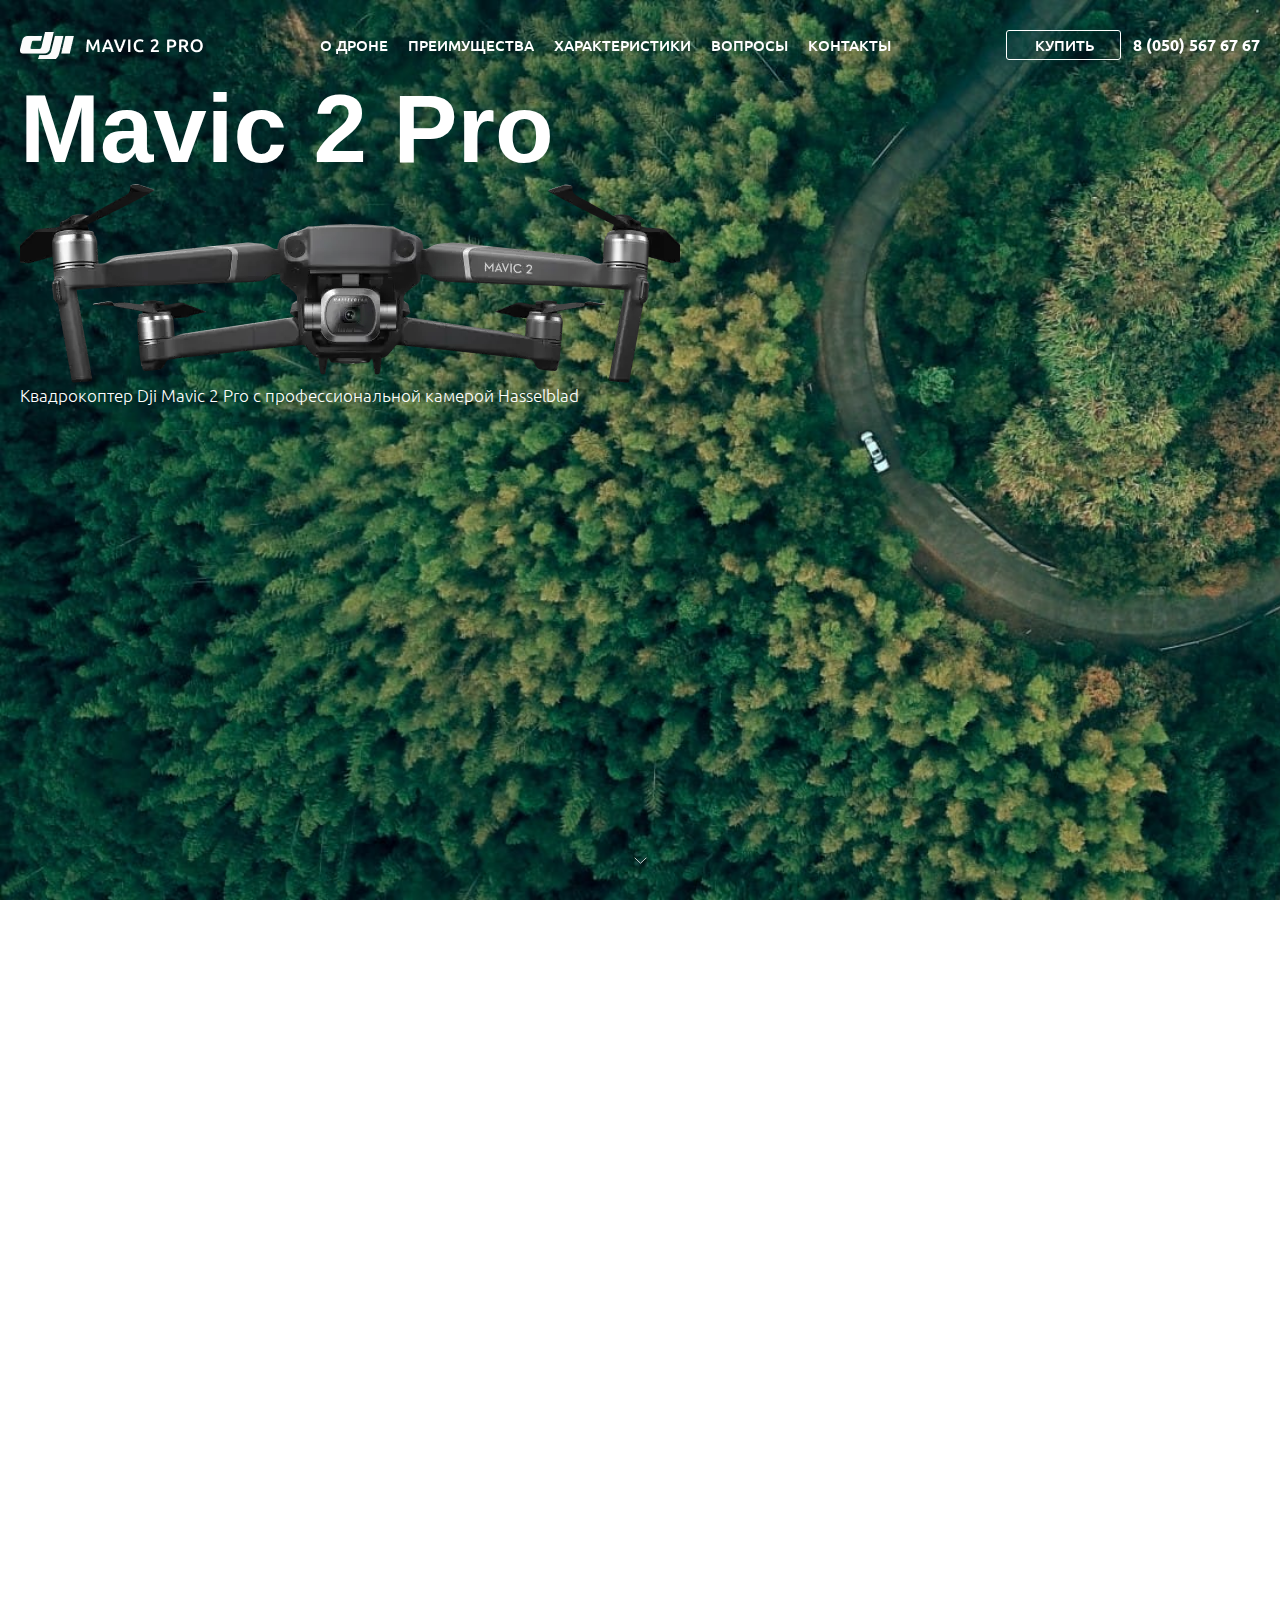
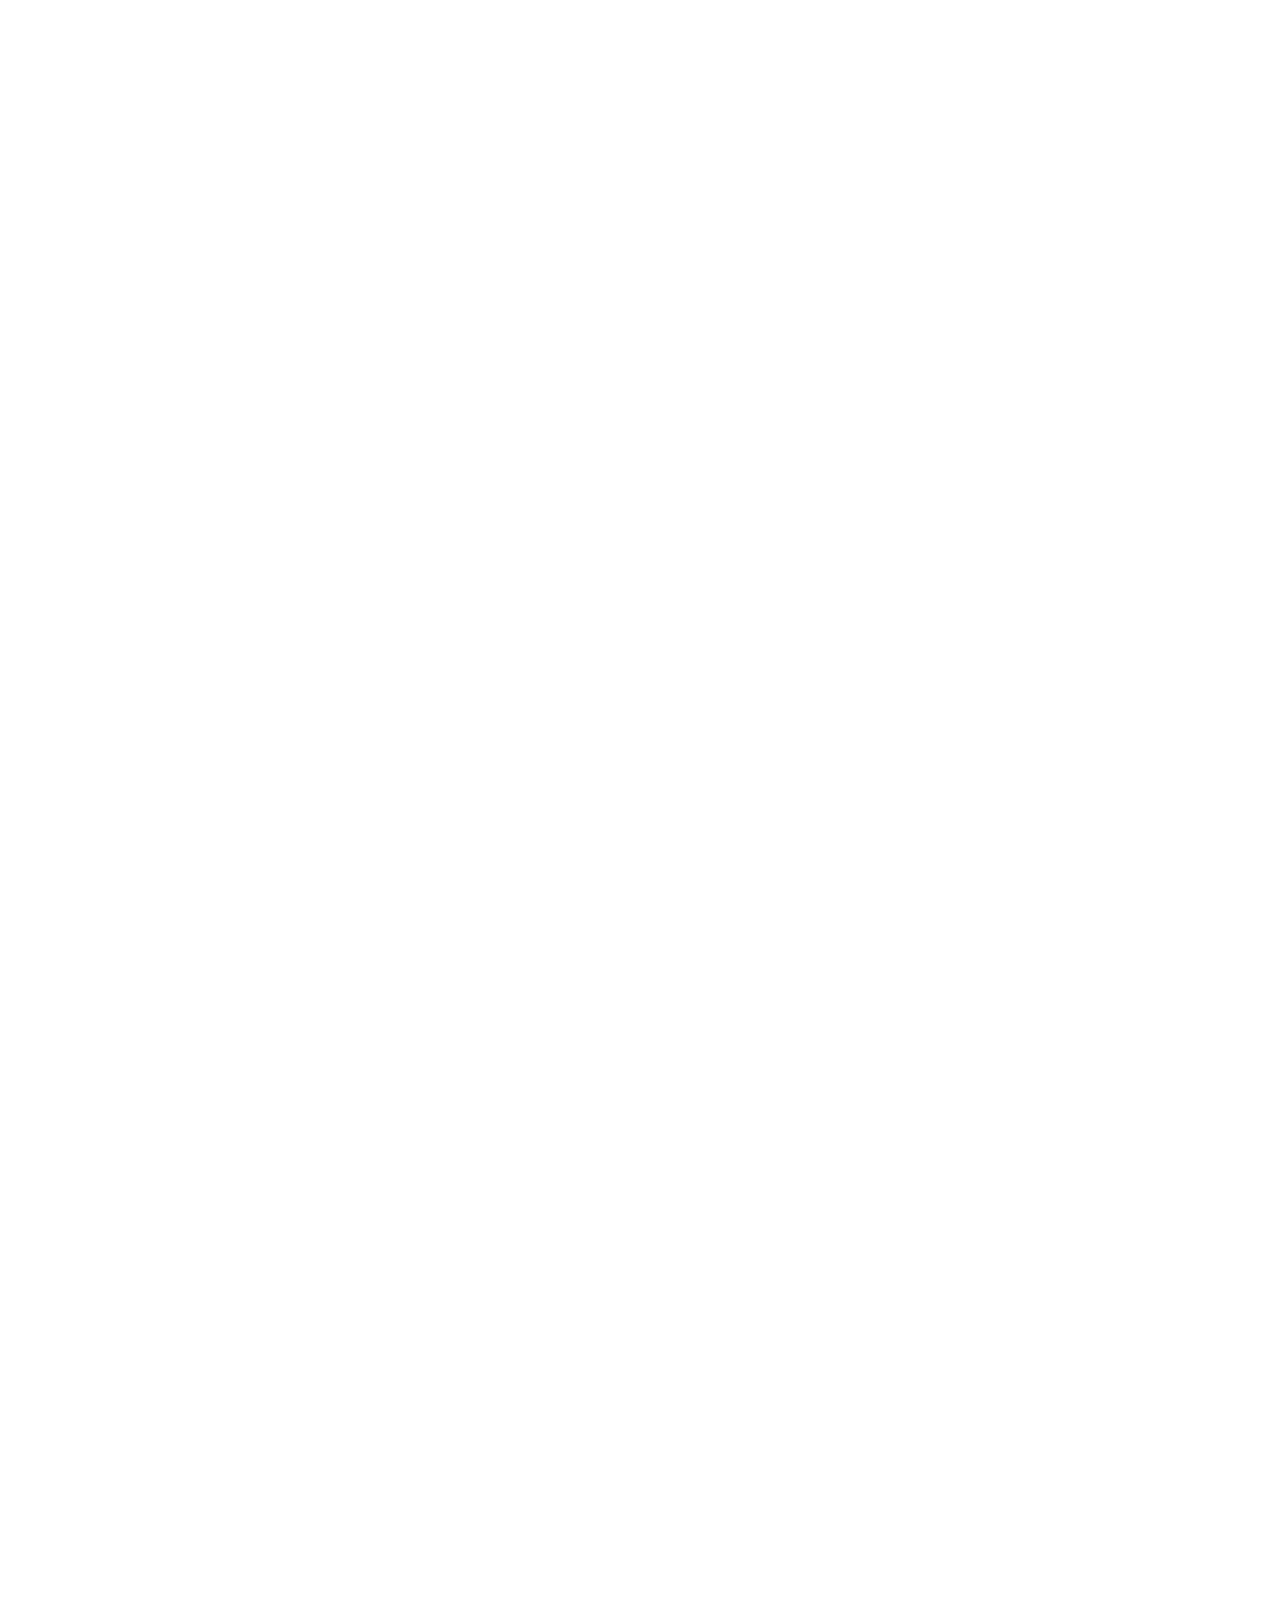
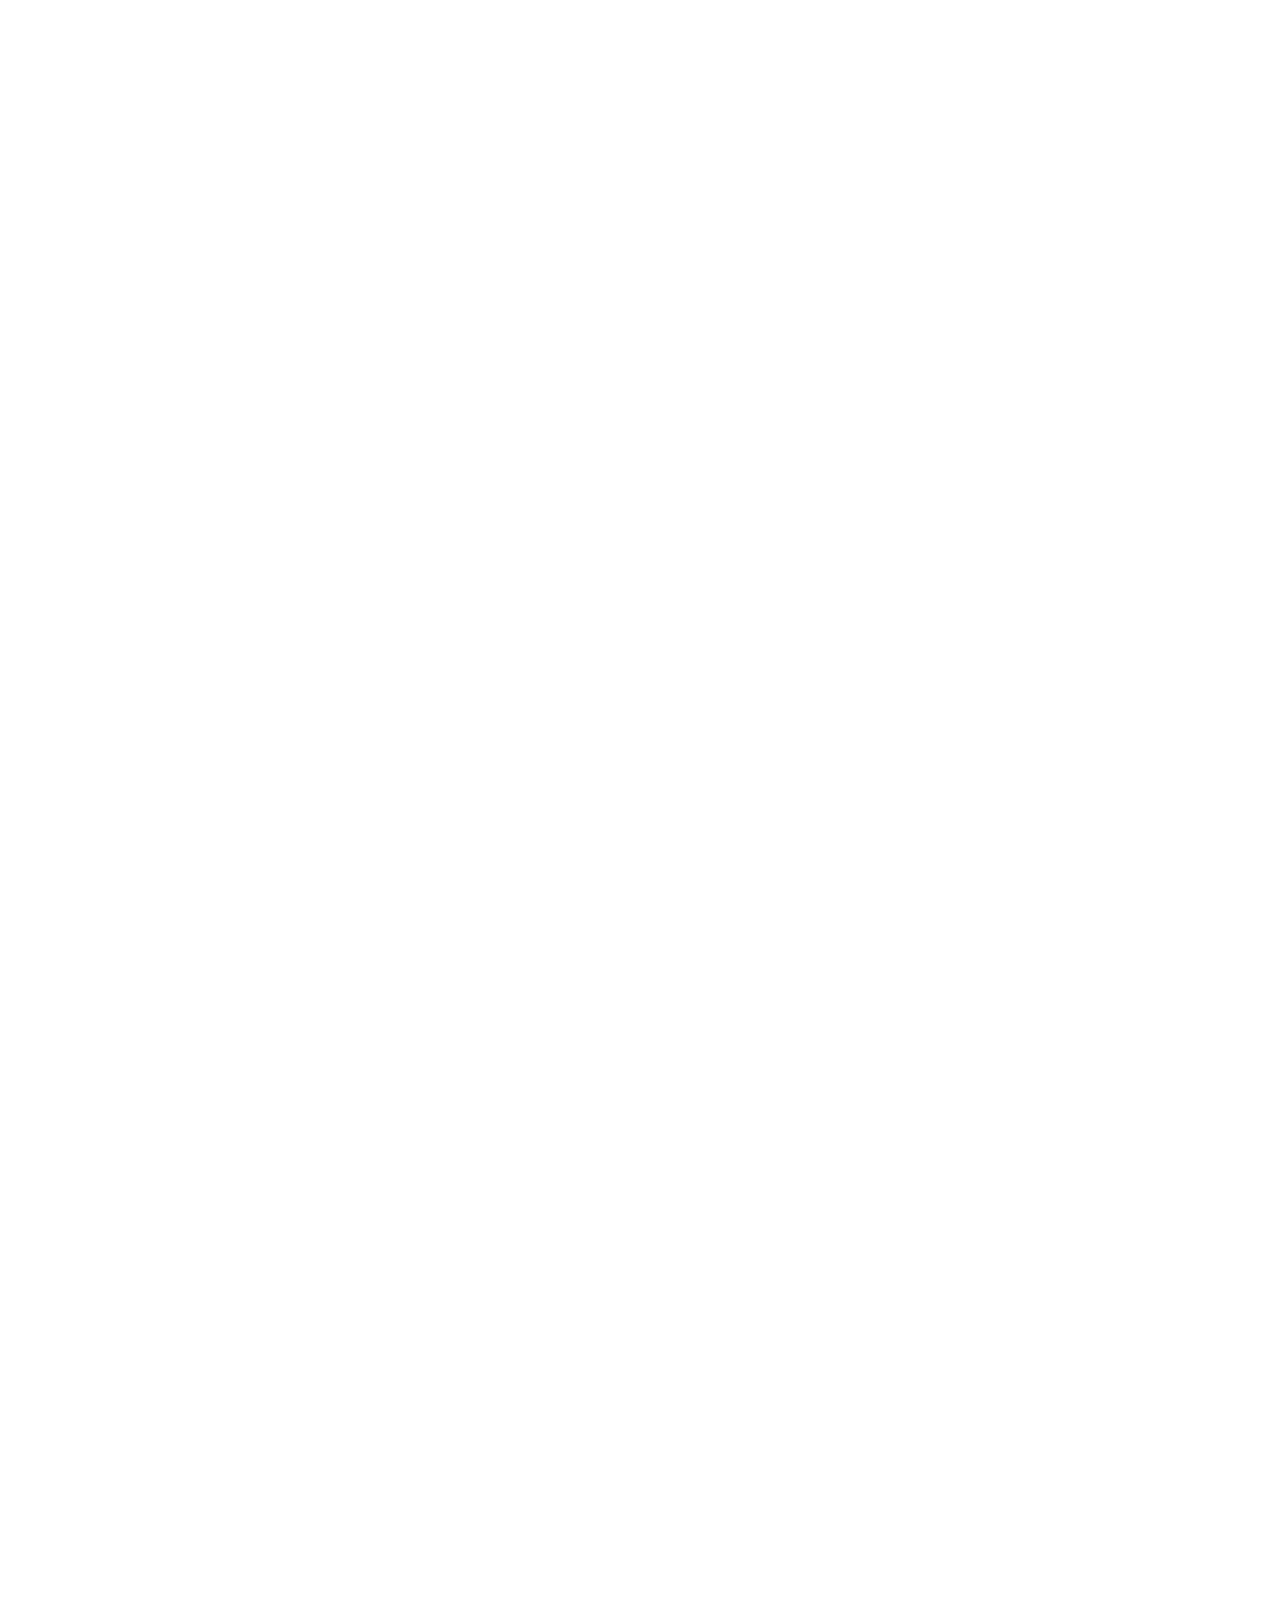
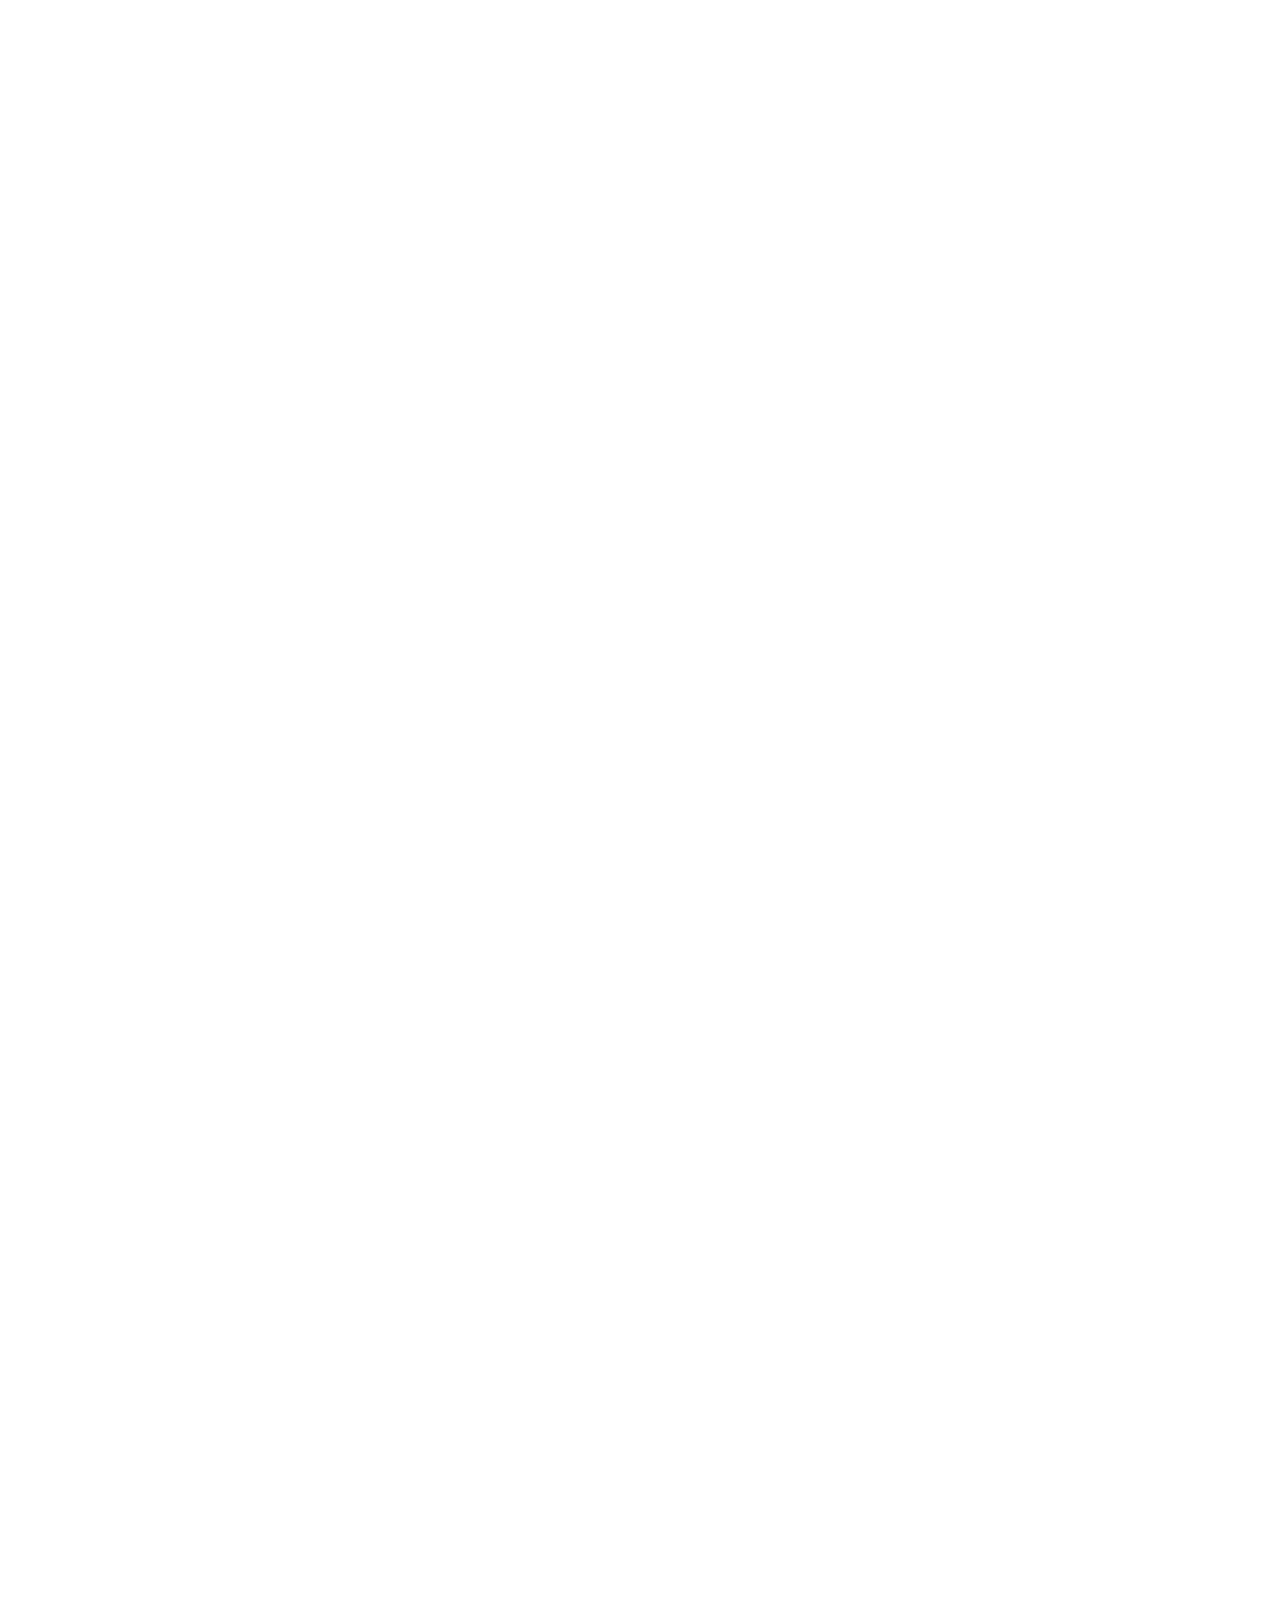
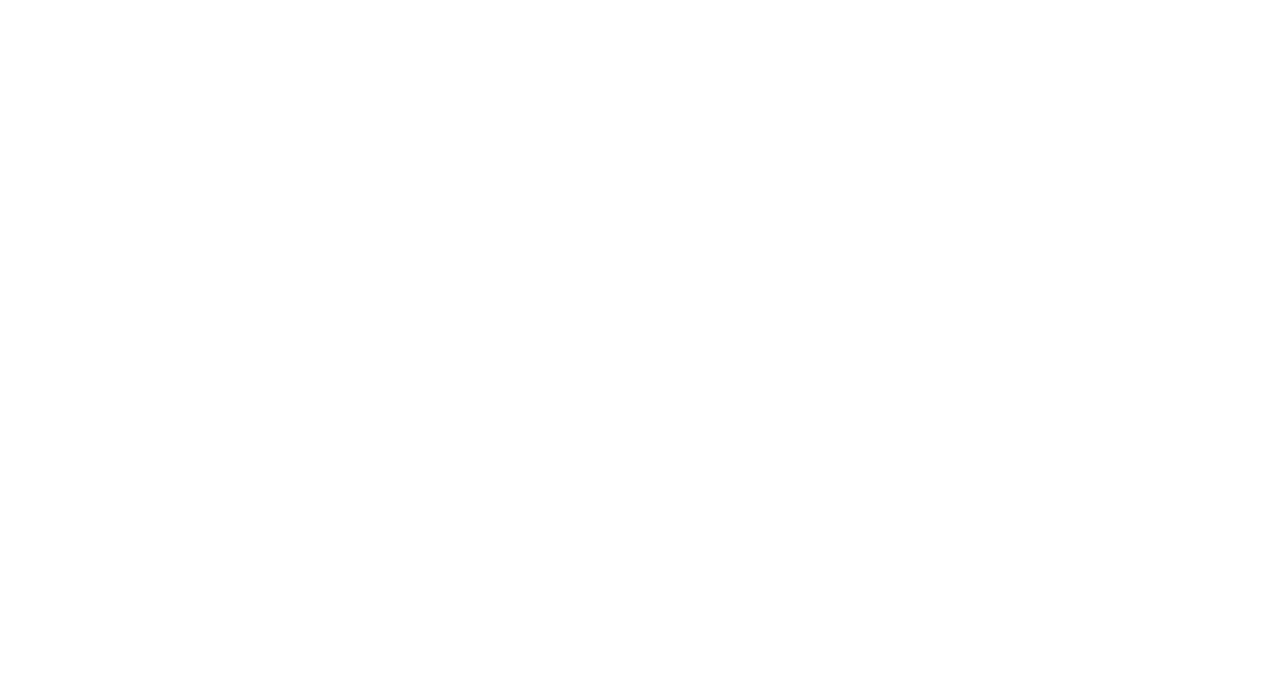
==== index.html @ 1f22ff1b "first commit" ====
<!DOCTYPE html><html lang="ru"><head><!-- fonts --><link rel="preconnect" href="https://fonts.gstatic.com"><link href="https://fonts.googleapis.com/css2?family=Ubuntu:wght@300;500;700&display=swap" rel="stylesheet"><!-- fonts --><meta charset="UTF-8"><meta http-equiv="X-UA-Compatible" content="IE=edge"><meta name="viewport" content="width=device-width,initial-scale=1"><meta name="robots" content="index, follow, noodp"><meta name="googlebot" content="index, follow"><meta name="google" content="notranslate"><meta name="format-detection" content="telephone=no"><meta name="keywords" content=""><meta name="description" content=""><!-- favicons --><link rel="apple-touch-icon" sizes="180x180" href="assets/img/favicon/apple-touch-icon.png"><link rel="icon" type="image/png" sizes="32x32" href="assets/img/favicon/favicon-32x32.png"><link rel="icon" type="image/png" sizes="16x16" href="assets/img/favicon/favicon-16x16.png"><link rel="manifest" href="assets/img/favicon/site.webmanifest"><link rel="mask-icon" href="assets/img/favicon/safari-pinned-tab.svg" color="#5bbad5"><meta name="msapplication-TileColor" content="#da532c"><meta name="theme-color" content="#ffffff"><title>Mavic</title><link rel="stylesheet" href="assets/css/style.min.css"></head><body><!-- Встраивание svg через sprite html:<a class="social__link" href="#" target="_blank">        <svg class="social__icon">          <use xlink:href="#fb"></use>        </svg>      </a> --><svg style="display: none"><!-- socials --><symbol id="fb" viewBox="0 0 40 40"><g><path d="M40 20C40 8.95599 31.044 0 20 0C8.95599 0 0 8.95599 0 20C0 31.044 8.95599 40 20 40C20.1175 40 20.2344 39.9976 20.3516 39.9954V24.4263H16.0547V19.4186H20.3516V15.7336C20.3516 11.46 22.9605 9.13391 26.7728 9.13391C28.5983 9.13391 30.1675 9.27002 30.625 9.33075V13.7973H27.9962C25.9222 13.7973 25.5206 14.783 25.5206 16.2292V19.4186H30.4797L29.8334 24.4263H25.5206V39.2273C33.8803 36.8307 40 29.129 40 20Z" fill="white"/></g></symbol><symbol id="insta" viewBox="0 0 40 40"><g><path d="M23.8281 20C23.8281 22.1143 22.1143 23.8281 20 23.8281C17.8857 23.8281 16.1719 22.1143 16.1719 20C16.1719 17.8857 17.8857 16.1719 20 16.1719C22.1143 16.1719 23.8281 17.8857 23.8281 20Z" fill="white" fill-opacity="0.5"/><path d="M28.9526 13.2269C28.7686 12.7283 28.475 12.2769 28.0936 11.9064C27.7231 11.525 27.272 11.2314 26.7731 11.0474C26.3684 10.8902 25.7605 10.7031 24.6408 10.6522C23.4296 10.5969 23.0664 10.585 20 10.585C16.9333 10.585 16.5701 10.5966 15.3592 10.6519C14.2395 10.7031 13.6313 10.8902 13.2269 11.0474C12.728 11.2314 12.2766 11.525 11.9064 11.9064C11.525 12.2769 11.2314 12.728 11.0471 13.2269C10.8899 13.6316 10.7028 14.2398 10.6519 15.3595C10.5966 16.5704 10.5847 16.9336 10.5847 20.0003C10.5847 23.0667 10.5966 23.4299 10.6519 24.6411C10.7028 25.7608 10.8899 26.3687 11.0471 26.7734C11.2314 27.2723 11.5247 27.7234 11.9061 28.0939C12.2766 28.4753 12.7277 28.7689 13.2266 28.9529C13.6313 29.1104 14.2395 29.2975 15.3592 29.3484C16.5701 29.4037 16.933 29.4153 19.9997 29.4153C23.0667 29.4153 23.4299 29.4037 24.6405 29.3484C25.7602 29.2975 26.3684 29.1104 26.7731 28.9529C27.7747 28.5666 28.5663 27.775 28.9526 26.7734C29.1098 26.3687 29.2969 25.7608 29.3481 24.6411C29.4034 23.4299 29.415 23.0667 29.415 20.0003C29.415 16.9336 29.4034 16.5704 29.3481 15.3595C29.2972 14.2398 29.1101 13.6316 28.9526 13.2269ZM20 25.8972C16.7429 25.8972 14.1025 23.2571 14.1025 20C14.1025 16.7429 16.7429 14.1028 20 14.1028C23.2568 14.1028 25.8972 16.7429 25.8972 20C25.8972 23.2571 23.2568 25.8972 20 25.8972ZM26.1304 15.2478C25.3693 15.2478 24.7522 14.6307 24.7522 13.8696C24.7522 13.1085 25.3693 12.4915 26.1304 12.4915C26.8915 12.4915 27.5085 13.1085 27.5085 13.8696C27.5082 14.6307 26.8915 15.2478 26.1304 15.2478Z" fill="white" fill-opacity="0.5"/><path d="M20 0C8.95599 0 0 8.95599 0 20C0 31.044 8.95599 40 20 40C31.044 40 40 31.044 40 20C40 8.95599 31.044 0 20 0ZM31.4151 24.7348C31.3596 25.9573 31.1652 26.792 30.8813 27.5226C30.2847 29.0652 29.0652 30.2847 27.5226 30.8813C26.7923 31.1652 25.9573 31.3593 24.7351 31.4151C23.5104 31.4709 23.1192 31.4844 20.0003 31.4844C16.8811 31.4844 16.4902 31.4709 15.2652 31.4151C14.043 31.3593 13.208 31.1652 12.4777 30.8813C11.7111 30.593 11.0172 30.141 10.4434 29.5566C9.85931 28.9832 9.40735 28.2889 9.11896 27.5226C8.83514 26.7923 8.64075 25.9573 8.58521 24.7351C8.52875 23.5101 8.51562 23.1189 8.51562 20C8.51562 16.8811 8.52875 16.4899 8.5849 15.2652C8.64044 14.0427 8.83453 13.208 9.11835 12.4774C9.40674 11.7111 9.85901 11.0168 10.4434 10.4434C11.0168 9.85901 11.7111 9.40704 12.4774 9.11865C13.208 8.83484 14.0427 8.64075 15.2652 8.5849C16.4899 8.52905 16.8811 8.51562 20 8.51562C23.1189 8.51562 23.5101 8.52905 24.7348 8.58521C25.9573 8.64075 26.792 8.83484 27.5226 9.11835C28.2889 9.40674 28.9832 9.85901 29.5569 10.4434C30.141 11.0172 30.5933 11.7111 30.8813 12.4774C31.1655 13.208 31.3596 14.0427 31.4154 15.2652C31.4713 16.4899 31.4844 16.8811 31.4844 20C31.4844 23.1189 31.4713 23.5101 31.4151 24.7348Z" fill="white" fill-opacity="0.5"/></g></symbol><symbol id="yt" viewBox="0 0 40 40"><g><path d="M17.5089 23.4939L24.0146 19.7469L17.5089 16V23.4939Z" fill="white" fill-opacity="0.5"/><path d="M20 0C8.95599 0 0 8.95599 0 20C0 31.044 8.95599 40 20 40C31.044 40 40 31.044 40 20C40 8.95599 31.044 0 20 0ZM32.4969 20.0204C32.4969 20.0204 32.4969 24.0765 31.9824 26.0324C31.694 27.103 30.8499 27.9471 29.7794 28.2352C27.8235 28.75 20 28.75 20 28.75C20 28.75 12.197 28.75 10.2206 28.2147C9.15009 27.9266 8.30597 27.0822 8.01758 26.0117C7.50275 24.0765 7.50275 20 7.50275 20C7.50275 20 7.50275 15.9442 8.01758 13.9883C8.30566 12.9178 9.17053 12.0529 10.2206 11.7648C12.1765 11.25 20 11.25 20 11.25C20 11.25 27.8235 11.25 29.7794 11.7853C30.8499 12.0734 31.694 12.9178 31.9824 13.9883C32.5177 15.9442 32.4969 20.0204 32.4969 20.0204Z" fill="white" fill-opacity="0.5"/></g></symbol><!-- socials -->	<!-- lines --><symbol id="line-1" viewBox="0 0 247 47"><g><path opacity="0.37" d="M246 41.3299C112.088 67.1402 156.11 -22.7031 1 7.15601" stroke="#E6E6E6" stroke-width="1.5" stroke-dasharray="9 4"/></g></symbol><symbol id="line-2" viewBox="0 0 465 64"><g><path opacity="0.37" d="M1.5 63.5C22 32.5 74 5.93359 179.5 15C285 24.0664 363.5 69 464.5 1" stroke="#E6E6E6" stroke-width="1.5" stroke-dasharray="9 4"/></g></symbol><symbol id="line-3" viewBox="0 0 256 41"><g><path opacity="0.37" d="M255 34.9787C120.193 60.6914 157.148 -22.209 1.00001 7.53705" stroke="#E6E6E6" stroke-width="1.5" stroke-dasharray="9 4"/></g></symbol><!-- lines -->	<!-- arrows --><symbol id="arrow-down" viewBox="0 0 17 9"><g><path d="M1 1L8.5 8L16 1" stroke="white"/></g></symbol><symbol id="arrow-left" viewBox="0 0 10 18"><g><path d="M9.21839 1L1 9L9.21839 17" stroke="white"/></g></symbol><symbol id="arrow-right" viewBox="0 0 10 18"><g><path d="M0.78161 17L9 9L0.78161 1" stroke="black"/></g></symbol><symbol id="arrow-questions" viewBox="0 0 20 13"><g><path d="M9.6013 12.7995L0.166606 1.19008C-0.0555352 0.916736 -0.0555352 0.478353 0.166606 0.205009C0.388746 -0.0683362 0.74501 -0.0683362 0.96715 0.205009L9.99948 11.3193L19.0318 0.205009C19.2539 -0.0683362 19.6102 -0.0683362 19.8323 0.205009C19.9413 0.339102 20 0.519613 20 0.694966C20 0.87032 19.9455 1.05083 19.8323 1.18492L10.3977 12.7943C10.1797 13.0677 9.81925 13.0677 9.6013 12.7995Z" fill="#5E5E57"/></g></symbol><!-- arrows --></svg><header class="header"><div class="container"><div class="header__inner"><a class="logo" href="#"><picture class="logo__img"><source srcset="/assets/img/logo_mobile.png" media="(max-width: 768px)"><img src="/assets/img/logo_desktop.png" alt=""></picture></a><nav class="menu"><ul class="menu__list"><li class="menu__list-item"><a class="menu__list-link" href="#">О ДРОНЕ</a></li><li class="menu__list-item"><a class="menu__list-link" href="#">ПРЕИМУЩЕСТВА</a></li><li class="menu__list-item"><a class="menu__list-link" href="#">ХАРАКТЕРИСТИКИ</a></li><li class="menu__list-item"><a class="menu__list-link" href="#">ВОПРОСЫ</a></li><li class="menu__list-item"><a class="menu__list-link" href="#">КОНТАКТЫ</a></li></ul></nav><div class="header__info"><button class="header__btn">КУПИТЬ</button> <a class="header__phone" href="tel:80505676767">8 (050) 567 67 67</a></div></div><!-- header inner--></div><!-- container --></header><section class="page-section top" id="top"><div class="container"><div class="top__inner"><h1 class="top__title title">Mavic 2 Pro</h1><picture><source srcset="assets/img/drone.webp" type="image/webp"><img class="top__img" src="assets/img/drone.png" alt=""></picture><p class="top__text">Квадрокоптер Dji Mavic 2 Pro с профессиональной камерой Hasselblad</p><ul class="top__social-list"><li class="top__social-item"><a class="top__social-link" href="#"><picture><source srcset="assets/img/facebook.svg" type="image/webp"><img class="top__social-img" src="assets/img/facebook.svg" alt=""></picture></a></li><li class="top__social-item"><a class="top__social-link" href="#"><picture><source srcset="assets/img/youtube.svg" type="image/webp"><img class="top__social-img" src="assets/img/youtube.svg" alt=""></picture></a></li><li class="top__social-item"><a class="top__social-link" href="#"><picture><source srcset="assets/img/instagram.svg" type="image/webp"><img class="top__social-img" src="assets/img/instagram.svg" alt=""></picture></a></li></ul><!-- top__social-list --></div><!-- top__inner --></div><!-- container --><div class="scroll__btn"><a href="#products"><svg class="arrow arrow-down"><use xlink:href="#arrow-down"></use></svg></a></div></section><!-- top --><section class="page-section products" id="products"><div class="container"><h3 class="title products__title">Что такое Mavic 2 Pro?</h3><div class="products__inner"><div class="products__text"><p>Дрон Mavic 2 Pro - это инженерное чудо, идеальное для аэросъемки. Дрон обладает всеми лучшими технологиями DJI, он преобразит мир аэросъемки.</p><p>Mavic 2 Pro оснащен совершенно новой камерой Hasselblad L1D-20c. Камера L1D-20c работает по уникальной технологии Hasselblad Natural Colour Solution (HNCS)5, позволяющей пользователям делать великолепные снимки с воздуха с разрешением в 20 мегапикселей и потрясающими цветами.</p></div><div class="products__slider-box"><p class="products__slider-text">Лучшая беспилотная технология аэросъемки</p><div class="products__slider"><div class="products__slider-item"><picture><source srcset="assets/img/slider-1.webp" type="image/webp"><img class="products__slide-img" src="assets/img/slider-1.jpg"></picture></div><div class="products__slider-item"><picture><source srcset="assets/img/slider-2.webp" type="image/webp"><img class="products__slide-img" src="assets/img/slider-2.jpg"></picture></div><div class="products__slider-item"><picture><source srcset="assets/img/slider-3.webp" type="image/webp"><img class="products__slide-img" src="assets/img/slider-3.jpg"></picture></div><div class="products__slider-item"><picture><source srcset="assets/img/slider-4.webp" type="image/webp"><img class="products__slide-img" src="assets/img/slider-4.jpg"></picture></div><div class="products__slider-item"><picture><source srcset="assets/img/slider-5.webp" type="image/webp"><img class="products__slide-img" src="assets/img/slider-5.jpg"></picture></div><div class="products__slider-item"><picture><source srcset="assets/img/slider-6.webp" type="image/webp"><img class="products__slide-img" src="assets/img/slider-6.jpg"></picture></div></div></div></div><!-- products__inner --><div class="scroll__btn"><a href="#benefits"><svg class="arrow arrow-down"><use xlink:href="#arrow-down"></use></svg></a></div></div><!-- container --></section><!-- products --><section class="page-section benefits" id="benefits"><div class="container"><h3 class="title benefits__title">Преимущества</h3><div class="benefits__items"><div class="benefits__item"><div class="benefits__num">1</div><div class="benefits__img"><picture><source srcset="assets/img/benefits-1.webp" type="image/webp"><img src="assets/img/benefits-1.jpg" alt=""></picture></div><div class="benefits__info"><h4 class="benefits__info-title">Интеллектуальные режимы</h4><p class="benefits__text">Mavic 2 унаследовал 6 стандартных режимов интеллектуальной съемки QuickShot:Roket/Dronie/Circle/Helix/Boomerang/Asteroid.</p></div></div><!-- benefits__item --><div class="benefits__item"><div class="benefits__num">2</div><div class="benefits__img"><picture><source srcset="assets/img/benefits-2.webp" type="image/webp"><img src="assets/img/benefits-2.jpg" alt=""></picture></div><div class="benefits__info"><h4 class="benefits__info-title">Active Track 2.0</h4><p class="benefits__text">Усовершенствованный режим второго поколения распознаёт и отслеживает объекты ещё точнее, быстрее и умнее.</p></div></div><!-- benefits__item --><div class="benefits__item"><div class="benefits__num">3</div><div class="benefits__img"><picture><source srcset="assets/img/benefits-3.webp" type="image/webp"><img src="assets/img/benefits-3.jpg" alt=""></picture></div><div class="benefits__info"><h4 class="benefits__info-title">Панорамная съемка</h4><p class="benefits__text">Mavic 2 поддерживает 4 режима панорамной съёмки: сферическая, 180 градусов, горизонтальная, вертикальная</p></div></div><!-- benefits__item --><div class="benefits__item"><div class="benefits__num">4</div><div class="benefits__img"><picture><source srcset="assets/img/benefits-4.webp" type="image/webp"><img src="assets/img/benefits-4.jpg" alt=""></picture></div><div class="benefits__info"><h4 class="benefits__info-title">Крутая камера!</h4><p class="benefits__text">Технология Hyperlapse в четырёх режимах исполнения. Улучшенный фото режим HDR Функция HyperLight для съёмки в условиях слабого освещения 4К съёмка</p></div></div><!-- benefits__item --></div><!-- benefits__items --></div><!-- container --><div class="scroll__btn"><a href="#specification"><svg class="arrow arrow-down"><use xlink:href="#arrow-down"></use></svg></a></div></section><section class="page-section specification" id="specification"><div class="container"><h3 class="title specification__title">Характеристики</h3><div class="specification__inner"><div class="specification__item"><div class="specification__box"><h4 class="specification__box-title">Dlog-M 10 бит</h4><p class="specification__box-text">Mavic 2 Pro поддерживает цветовой профиль Dlog-M 10 бит с более широким динамическим диапазоном, дающим больше возможностей для цветокоррекции.</p></div><div class="specification__box"><h4 class="specification__box-title">Камера Hasselblad</h4><p class="specification__box-text">Камера Hasselblad L1D-20С известны эргономичным дизайном и превосходным качеством изображений.</p></div></div><div class="specification__item"><picture><source srcset="assets/img/drone.webp" type="image/webp"><img class="specification__img" src="assets/img/drone.png" alt=""></picture></div><div class="specification__item"><div class="specification__box"><h4 class="specification__box-title">Матрица CMOS 1</h4><p class="specification__box-text">Зона активной работы новой 1-дюймовой матрицы CMOS в четыре раза превышает показатели Mavic Pro</p></div><div class="specification__box"><h4 class="specification__box-title">Видео HDR</h4><p class="specification__box-text">Благодаря поддержке видео 4K HDR 10 бит, Mavic 2 Pro можно подсоединить к совместимому с HLG 4K ТВ и просматривать запись в полном цветовом спектре</p></div></div></div><!-- specification__inner --></div><!-- container --><div class="scroll__btn"><a href="#questions"><svg class="arrow arrow-down"><use xlink:href="#arrow-down"></use></svg></a></div></section><section class="page-section questions" id="questions"><div class="container"><h3 class="title questions__title">Остались вопросы?</h3><div class="questions__items"><div class="questions__item"><h4 class="questions__item-title">Какие отличия между Mavic 2 Pro и Mavic 2 Zoom?</h4><p class="questions__item-text">В Mavic 2 улучшены практически все аспекты: камера, передача видеосигнала, полётное время, скорость, уровень шума, обнаружение препятствий в нескольких направлениях, интеллектуальные функции и уникальная функция Hyperlapse (гиперлапс).</p></div><!-- Q item--><div class="questions__item"><h4 class="questions__item-title">Чем Mavic 2 лучше Mavic Pro?</h4><p class="questions__item-text">В Mavic 2 улучшены практически все аспекты: камера, передача видеосигнала, полётное время, скорость, уровень шума, обнаружение препятствий в нескольких направлениях, интеллектуальные функции и уникальная функция Hyperlapse (гиперлапс).</p></div><!-- Q item--><div class="questions__item"><h4 class="questions__item-title">Можно ли подключить Mavic 2 к очкам DJI Goggles?</h4><p class="questions__item-text">В Mavic 2 улучшены практически все аспекты: камера, передача видеосигнала, полётное время, скорость, уровень шума, обнаружение препятствий в нескольких направлениях, интеллектуальные функции и уникальная функция Hyperlapse (гиперлапс).</p></div><!-- Q item--><div class="questions__item"><h4 class="questions__item-title">Является ли Mavic 2 водонепроницаемым？</h4><p class="questions__item-text">В Mavic 2 улучшены практически все аспекты: камера, передача видеосигнала, полётное время, скорость, уровень шума, обнаружение препятствий в нескольких направлениях, интеллектуальные функции и уникальная функция Hyperlapse (гиперлапс).</p></div><!-- Q item --></div><!-- questions__items--></div><!-- container --><div class="scroll__btn"><a href="#contacts"><svg class="arrow arrow-down"><use xlink:href="#arrow-down"></use></svg></a></div></section><section class="page-section contacts" id="contacts"><div class="container"><h3 class="title contacts__title">Контакты</h3><div class="contacts__inner"><div class="contacts__info"><div class="contacts__info-box"><p class="contacts__info-title">Киев</p><a class="contacts__info-phone" href="tel:+70505676767">+8 (050) 567– 67 – 67</a> <a class="contacts__info-email" href="mailto:dgi.mavic2pro.kiev@mail.ru">dgi.mavic2pro.kiev@mail.ru</a></div><!-- contacts__info-box --><div class="contacts__info-box"><p class="contacts__info-title">Москва</p><a class="contacts__info-phone" href="tel:+74995676767">+7 (499) 567– 67 – 67</a> <a class="contacts__info-email" href="mailto:dgi.mavic2pro.moscow@mail.ru">dgi.mavic2pro.moscow@mail.ru</a></div><!-- contacts__info-box --><div class="contacts__info-box"><p class="contacts__info-title">Минск</p><a class="contacts__info-phone" href="tel:+375175676767">+3 (7517) 567– 67 – 67</a> <a class="contacts__info-email" href="mailto:dgi.mavic2pro.minsk@mail.ru">dgi.mavic2pro.minsk@mail.ru</a></div><!-- contacts__info-box --></div><div class="contacts__form"><form><h4 class="contacts__form-title">Остались вопросы?</h4><p class="contacts__form-text">Мы обязательно свяжемся с вами в течение двух рабочих дней</p><div class="contacts__form-line"><input class="contacts__form-input" type="text" placeholder="Ваше имя"> <input class="contacts__form-input" type="email" placeholder="Ваше email"></div><textarea class="contacts__form-area" placeholder="Что вас интересует?"></textarea> <button class="contacts__form-btn">ОТПРАВИТЬ</button></form></div><ul class="contacts__social-list"><li class="contacts__social-item"><a class="contacts__social-link" href="#"><picture><source srcset="assets/img/facebook.svg" type="image/webp"><img class="contacts__social-img" src="assets/img/facebook.svg" alt=""></picture></a></li><li class="contacts__social-item"><a class="contacts__social-link" href="#"><picture><source srcset="assets/img/youtube.svg" type="image/webp"><img class="contacts__social-img" src="assets/img/youtube.svg" alt=""></picture></a></li><li class="contacts__social-item"><a class="contacts__social-link" href="#"><picture><source srcset="assets/img/instagram.svg" type="image/webp"><img class="contacts__social-img" src="assets/img/instagram.svg" alt=""></picture></a></li></ul></div><!-- contacts__inner --></div><!-- container --><div class="scroll__btn"><a href="#top"><div class="arrow-up"><svg class="arrow arrow-down"><use xlink:href="#arrow-down"></use></svg></div></a></div></section><footer class="footer"><div class="container"><p class="footer__copy">© DJI, 2020</p></div></footer><!-- <footer class="footer">  <div class="container">    <p class="footer__copy">      © DJI, 2020    </p>  </div></footer> --><!--  --><script src="https://ajax.googleapis.com/ajax/libs/jquery/3.6.0/jquery.min.js"></script><script src="assets/js/app.min.js"></script></body></html>
---- assets/css/style.min.css ----
@charset "UTF-8";*{padding:0;margin:0;border:0}*,:after,:before{box-sizing:border-box}:active,:focus,a:active,a:focus{outline:none}aside,footer,header,nav{display:block}body,html{position:relative;overflow-x:hidden;height:100%;width:100%;min-width:320px;font-size:100%;line-height:1;font-size:10px;-ms-text-size-adjust:100%;-moz-text-size-adjust:100%;-webkit-text-size-adjust:100%;scroll-behavior:smooth}button,input,textarea{font-family:inherit}input::-ms-clear{display:none}button{cursor:pointer}button::-moz-focus-inner{padding:0;border:0}a,a:visited{color:inherit}a,a:hover,a:visited{text-decoration:none}ul li{list-style:none}img{vertical-align:top}h1,h2,h3,h4,h5,h6{font-size:inherit;font-weight:inherit}body{font-family:Ubuntu,sans-serif;font-weight:300}.header__btn,.header__inner{font-family:Ubuntu,sans-serif;font-weight:500}.header__phone{font-family:Ubuntu,sans-serif;font-weight:700}.title{font-family:SFProDisplay-Regular,sans-serif;font-weight:400}@font-face{font-family:SFProDisplay-Light,sans-serif;src:url(/assets/fonts/SFProDisplay-Light.woff2) format("woff2"),url(/assets/fonts/SFProDisplay-Light.woff) format("woff");font-weight:300;font-style:normal;font-display:swap}@font-face{font-family:SFProDisplay-Regular,sans-serif;src:url(/assets/fonts/SFProDisplay-Regular.woff2) format("woff2"),url(/assets/fonts/SFProDisplay-Regular.woff) format("woff");font-weight:400;font-style:normal;font-display:swap}@font-face{font-family:SFProDisplay-Medium,sans-serif;src:url(/assets/fonts/SFProDisplay-Medium.woff2) format("woff2"),url(/assets/fonts/SFProDisplay-Medium.woff) format("woff");font-weight:500;font-style:normal;font-display:swap}@font-face{font-family:SFProDisplay-Semibold,sans-serif;src:url(/assets/fonts/SFProDisplay-Semibold.woff2) format("woff2"),url(/assets/fonts/SFProDisplay-Semibold.woff) format("woff");font-weight:600;font-style:normal;font-display:swap}@font-face{font-family:SFProDisplay-Bold,sans-serif;src:url(/assets/fonts/SFProDisplay-Bold.woff2) format("woff2"),url(/assets/fonts/SFProDisplay-Bold.woff) format("woff");font-weight:700;font-style:normal;font-display:swap}body{color:#fff;font-size:1.7rem;line-height:2.5rem}.none{display:none}.container{max-width:127rem;padding:0 1.5rem;margin:0 auto}.page-section{padding:7.4rem 0 5rem;min-height:100vh;background:url(/assets/img/bg-2.jpg) no-repeat;background-position:top;background-size:cover;position:relative}.title{font-size:9.6rem;line-height:normal;font-weight:600;color:#fff}.scroll__btn{padding:1.3rem 0 3rem;text-align:center;position:absolute;left:0;right:0;bottom:0}.arrow-down{fill:transparent;width:1.5rem;height:.7rem}.arrow-up{transform:rotate(180deg)}.header{position:fixed;left:0;top:3rem;right:0;z-index:10}.header__inner{display:-ms-flexbox;display:flex;-ms-flex-pack:justify;justify-content:space-between;-ms-flex-align:center;align-items:center;min-height:3rem}.header__btn,.header__inner{font-size:1.5rem;line-height:1.7rem;text-transform:uppercase}.header__btn{padding:.6rem 2.8rem;margin-right:.8rem;width:11.5rem;height:3rem;color:#fff;background:transparent;border:1px solid #fff;border-radius:.3rem}.header__phone{font-size:1.6rem;line-height:1.8rem}.menu__list-item{display:inline-block}.menu__list-item+.menu__list-item{padding-left:2rem}.top{background:url(/assets/img/bg.jpg) no-repeat;background-size:cover}.slick-slider{box-sizing:border-box;-webkit-touch-callout:none;-webkit-user-select:none;-moz-user-select:none;-ms-user-select:none;user-select:none;-ms-touch-action:pan-y;touch-action:pan-y;-webkit-tap-highlight-color:transparent}.slick-list,.slick-slider{position:relative;display:block}.slick-list{overflow:hidden;margin:0;padding:0}.slick-list:focus{outline:none}.slick-list.dragging{cursor:pointer;cursor:hand}.slick-slider .slick-list,.slick-slider .slick-track{transform:translateZ(0)}.slick-track{position:relative;left:0;top:0;display:block;margin-left:auto;margin-right:auto}.slick-track:after,.slick-track:before{content:"";display:table}.slick-track:after{clear:both}.slick-loading .slick-track{visibility:hidden}.slick-slide{float:left;height:100%;min-height:1px;display:none}[dir=rtl] .slick-slide{float:right}.slick-slide img{display:block}.slick-slide.slick-loading img{display:none}.slick-slide.dragging img{pointer-events:none}.slick-initialized .slick-slide{display:block}.slick-loading .slick-slide{visibility:hidden}.slick-vertical .slick-slide{display:block;height:auto;border:1px solid transparent}.slick-arrow.slick-hidden{display:none}.slick-loading .slick-list{background:#fff url(ajax-loader.gif) 50% no-repeat}@font-face{font-family:slick;src:url(fonts/slick.eot);src:url(fonts/slick.eot?#iefix) format("embedded-opentype"),url(fonts/slick.woff) format("woff"),url(fonts/slick.ttf) format("truetype"),url(fonts/slick.svg#slick) format("svg");font-weight:400;font-style:normal}.slick-next,.slick-prev{position:absolute;display:block;height:20px;width:20px;line-height:0;font-size:0;cursor:pointer;top:50%;transform:translateY(-50%);padding:0;border:none}.slick-next,.slick-next:focus,.slick-next:hover,.slick-prev,.slick-prev:focus,.slick-prev:hover{background:transparent;color:transparent;outline:none}.slick-next:focus:before,.slick-next:hover:before,.slick-prev:focus:before,.slick-prev:hover:before{opacity:1}.slick-next.slick-disabled:before,.slick-prev.slick-disabled:before{opacity:.25}.slick-next:before,.slick-prev:before{font-family:slick;font-size:20px;line-height:1;color:#fff;opacity:.75;-webkit-font-smoothing:antialiased;-moz-osx-font-smoothing:grayscale}.slick-prev{left:-25px}[dir=rtl] .slick-prev{left:auto;right:-25px}.slick-prev:before{content:"←"}[dir=rtl] .slick-prev:before{content:"→"}.slick-next{right:-25px}[dir=rtl] .slick-next{left:-25px;right:auto}.slick-next:before{content:"→"}[dir=rtl] .slick-next:before{content:"←"}.slick-dotted.slick-slider{margin-bottom:30px}.slick-dots{position:absolute;bottom:-25px;list-style:none;display:block;text-align:center;padding:0;margin:0;width:100%}.slick-dots li{position:relative;display:inline-block;margin:0 5px;padding:0}.slick-dots li,.slick-dots li button{height:20px;width:20px;cursor:pointer}.slick-dots li button{border:0;background:transparent;display:block;outline:none;line-height:0;font-size:0;color:transparent;padding:5px}.slick-dots li button:focus,.slick-dots li button:hover{outline:none}.slick-dots li button:focus:before,.slick-dots li button:hover:before{opacity:1}.slick-dots li button:before{position:absolute;top:0;left:0;content:"•";width:20px;height:20px;font-family:slick;font-size:6px;line-height:20px;text-align:center;color:#000;opacity:.25;-webkit-font-smoothing:antialiased;-moz-osx-font-smoothing:grayscale}.slick-dots li.slick-active button:before{color:#000;opacity:.75}
/*# sourceMappingURL=style.min.css.map */
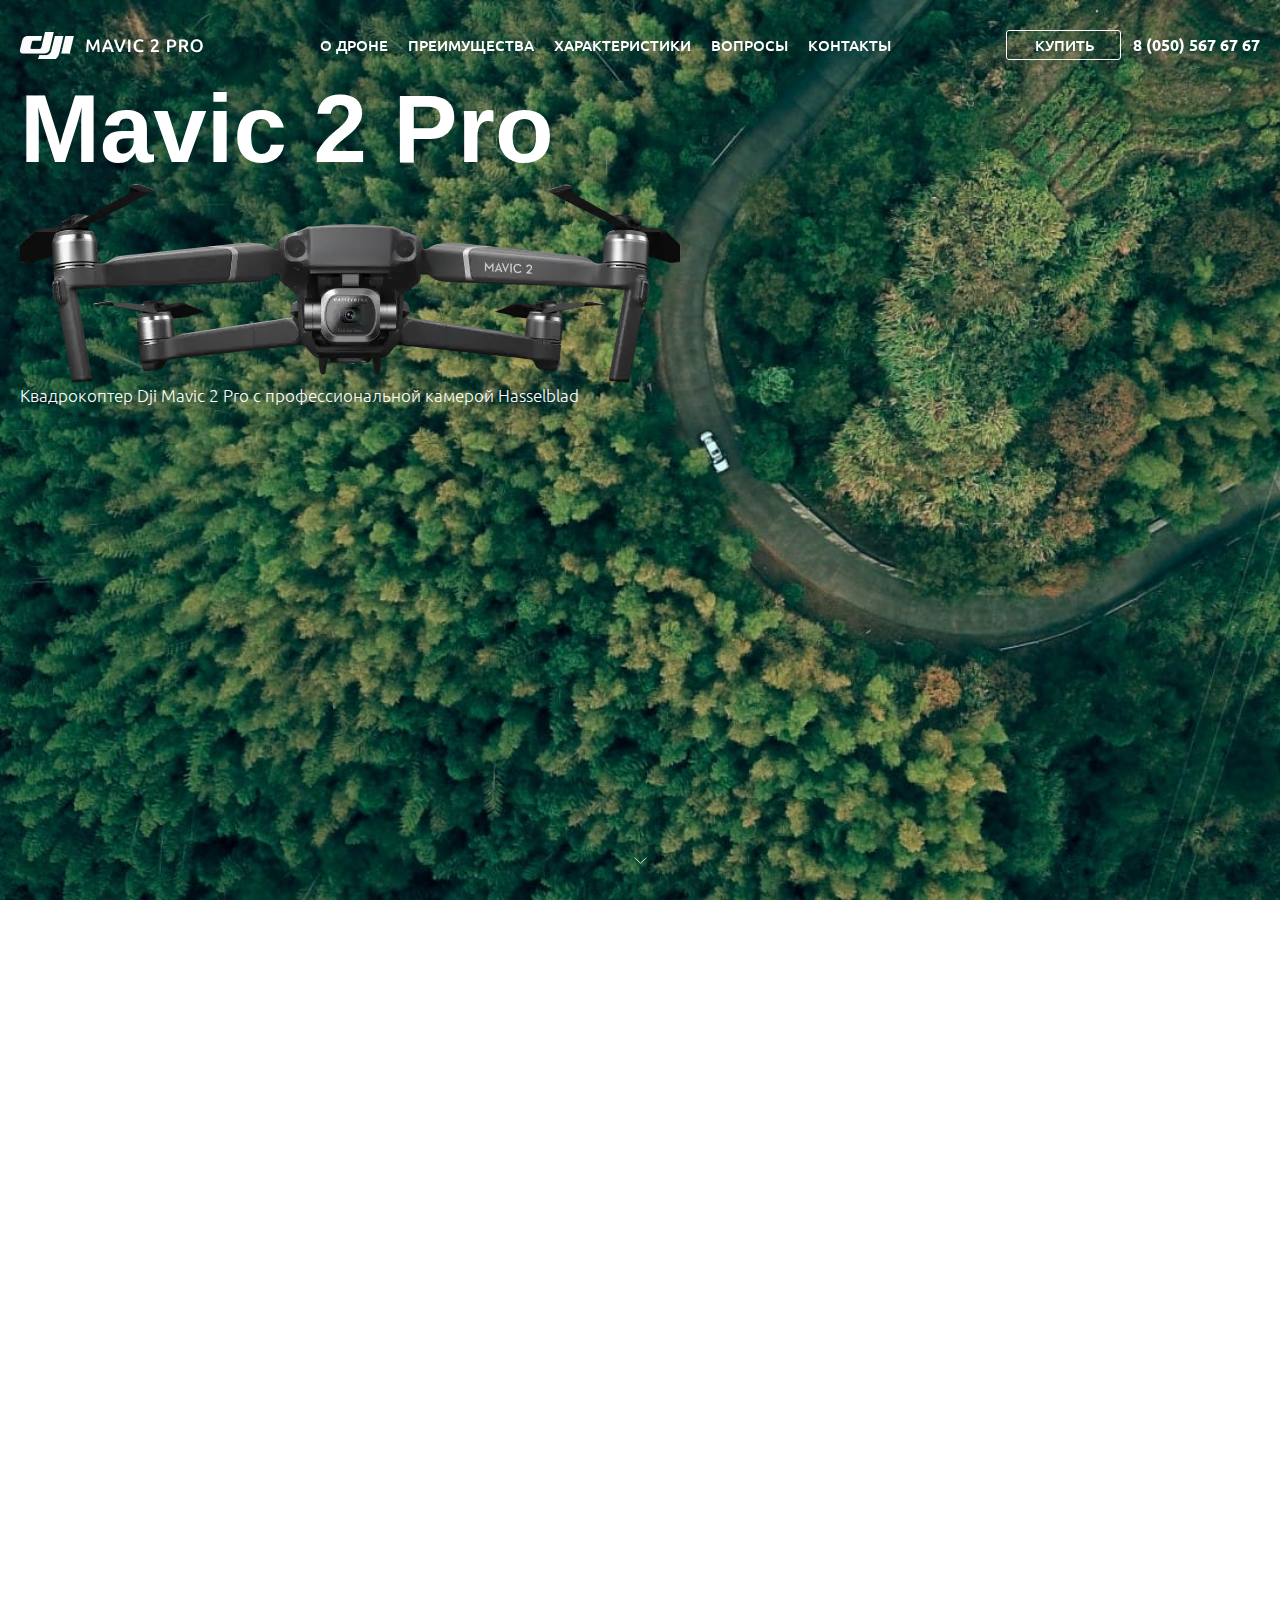
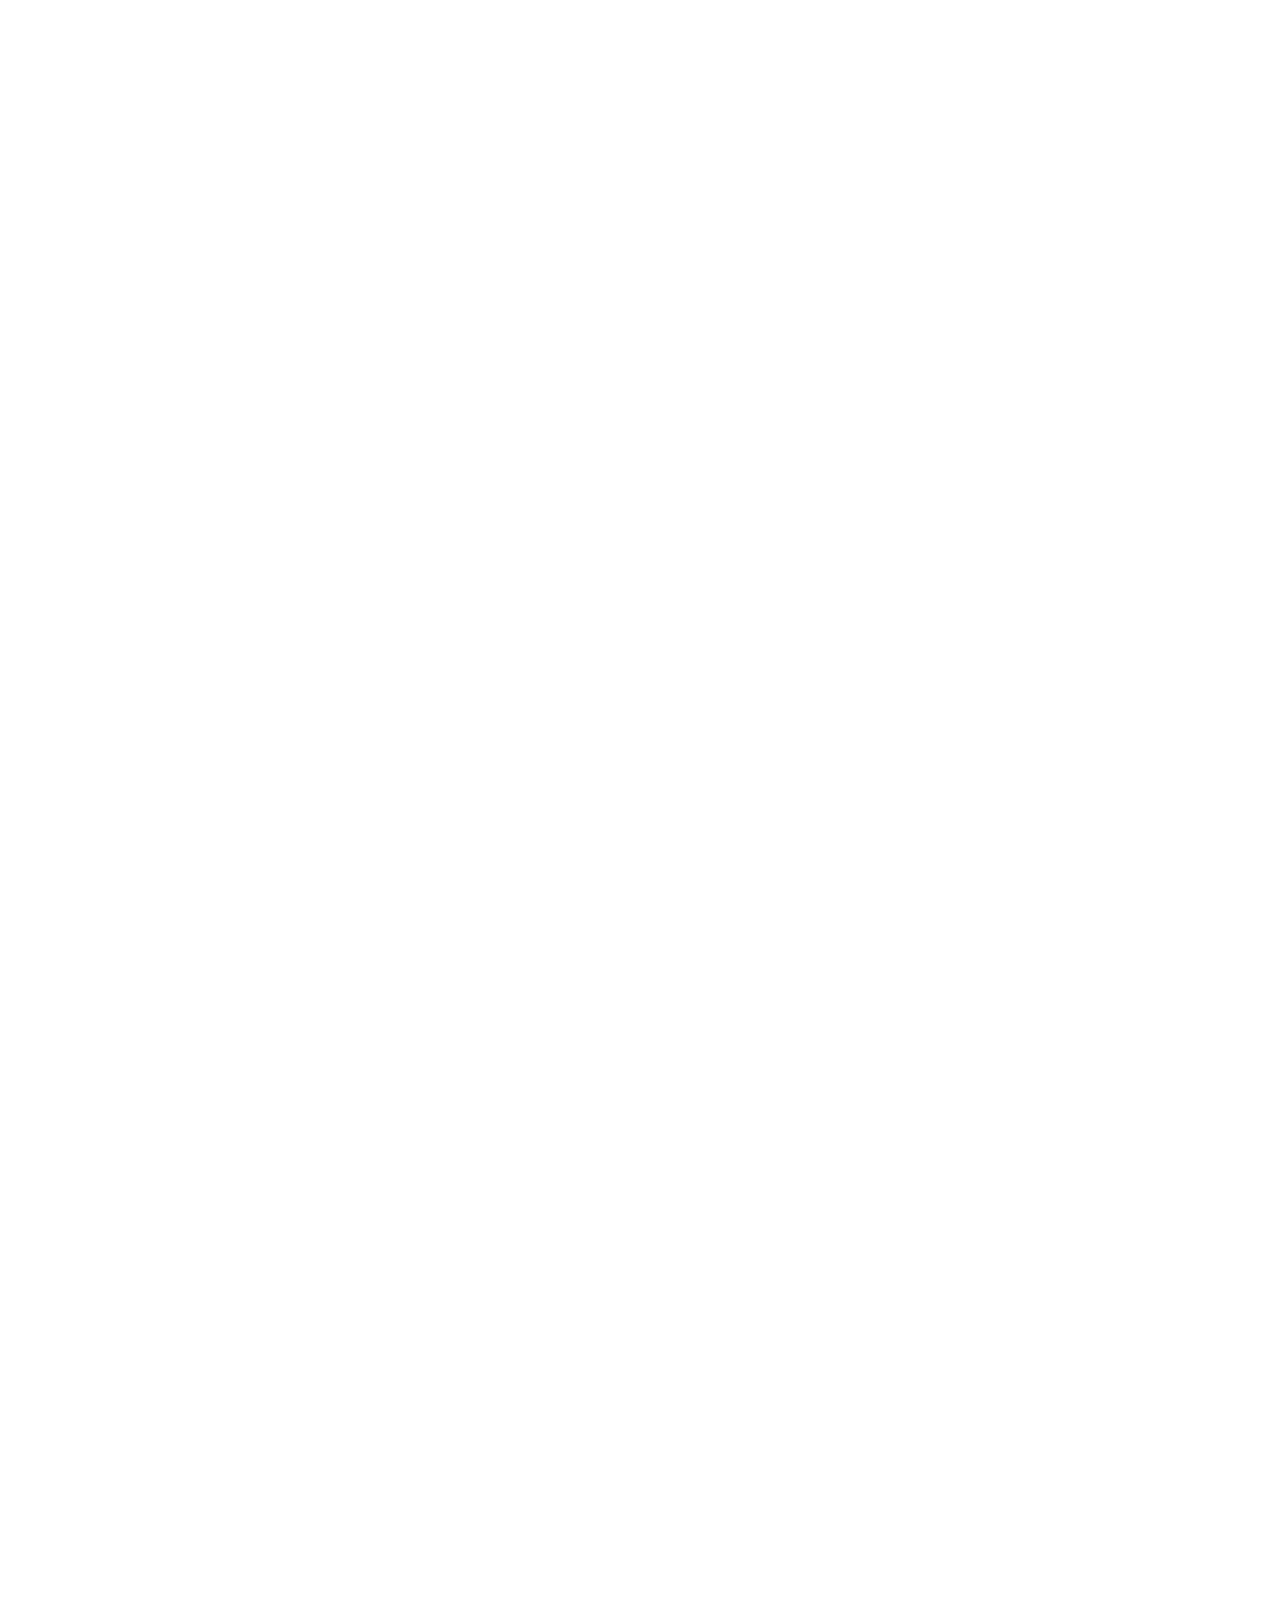
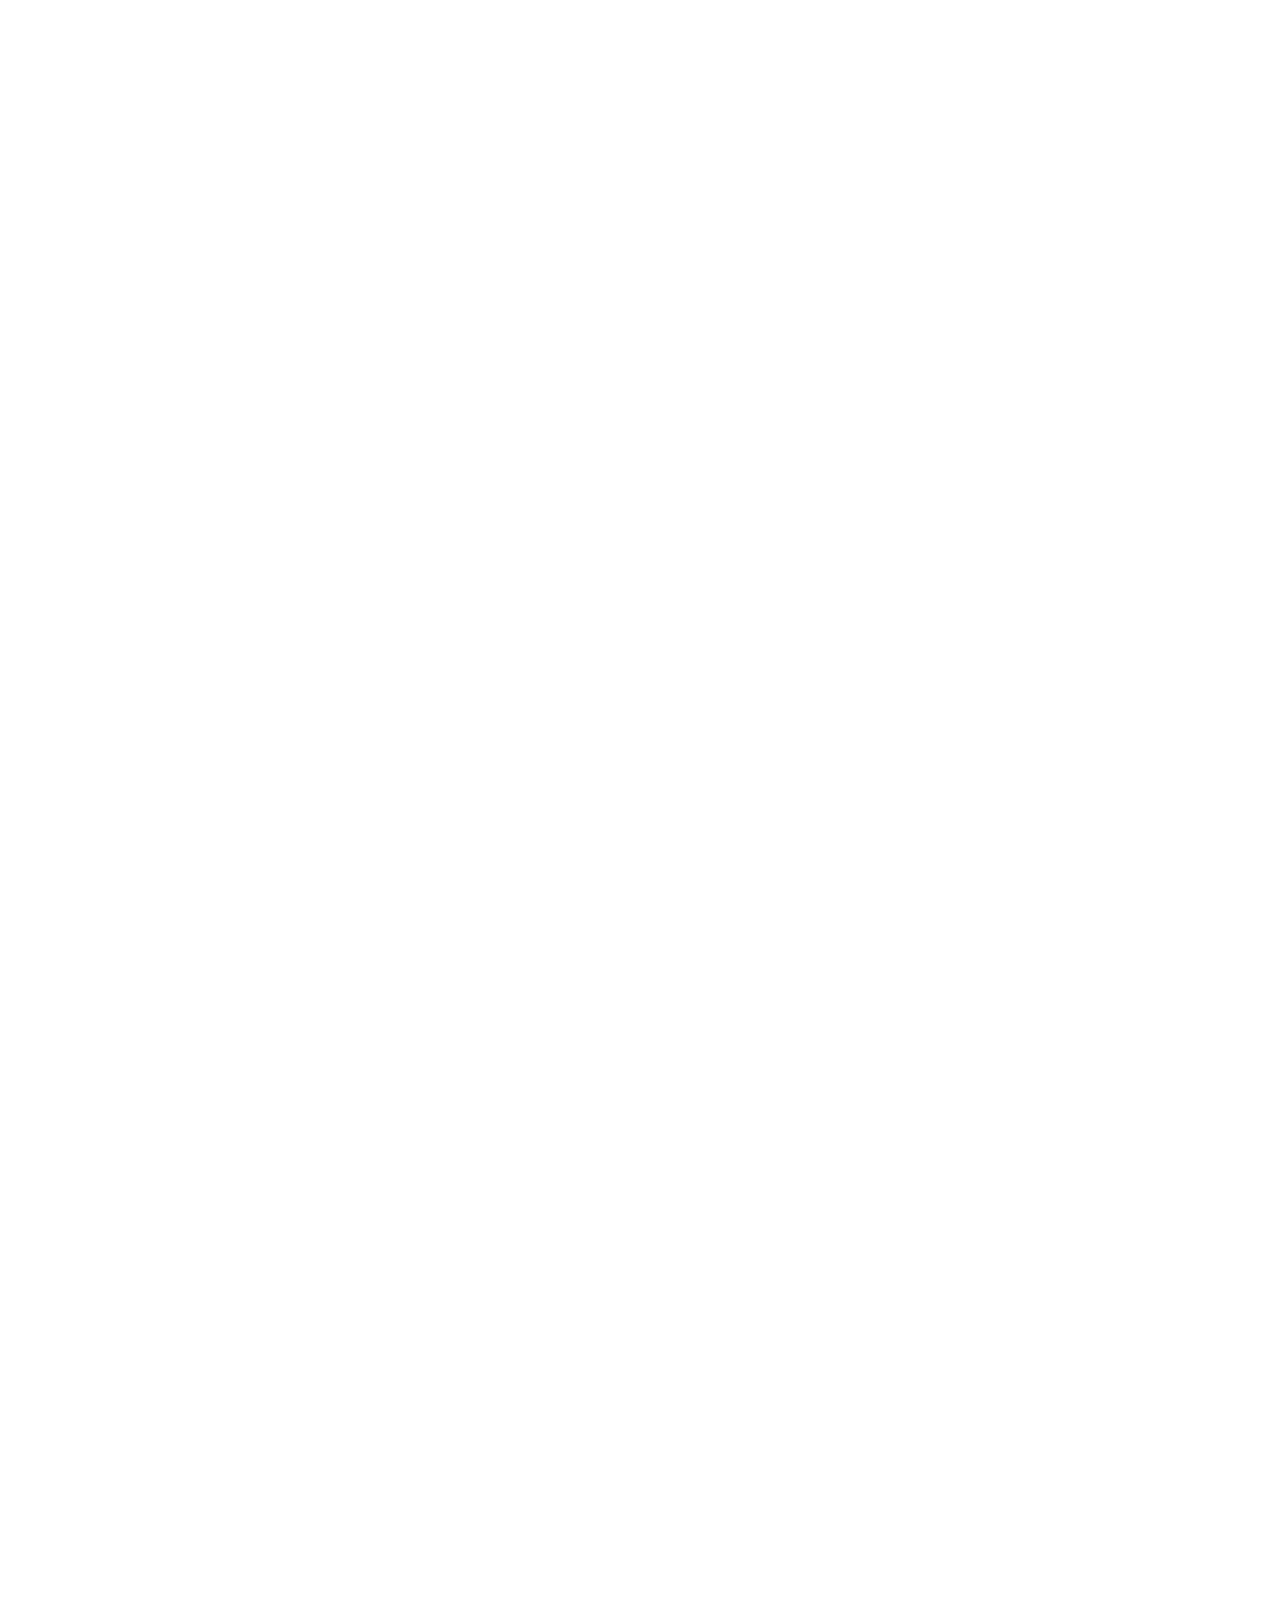
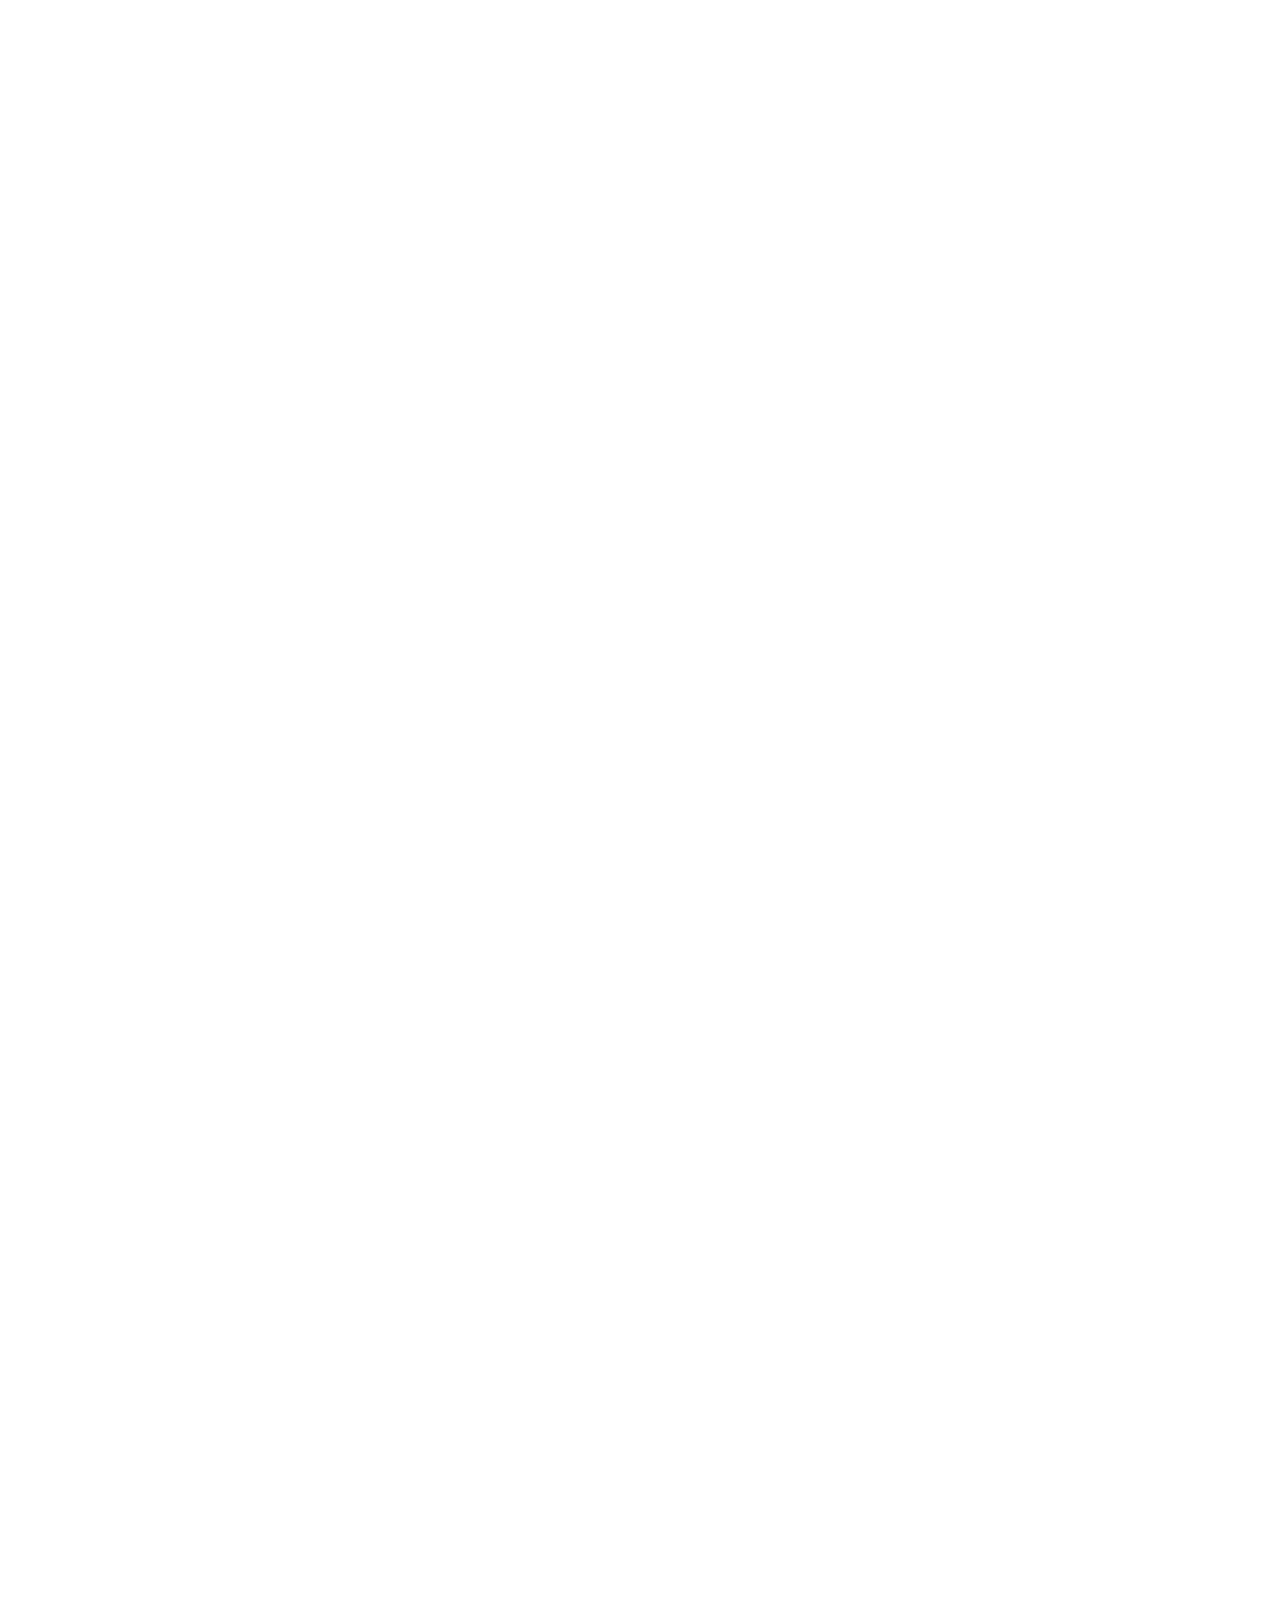
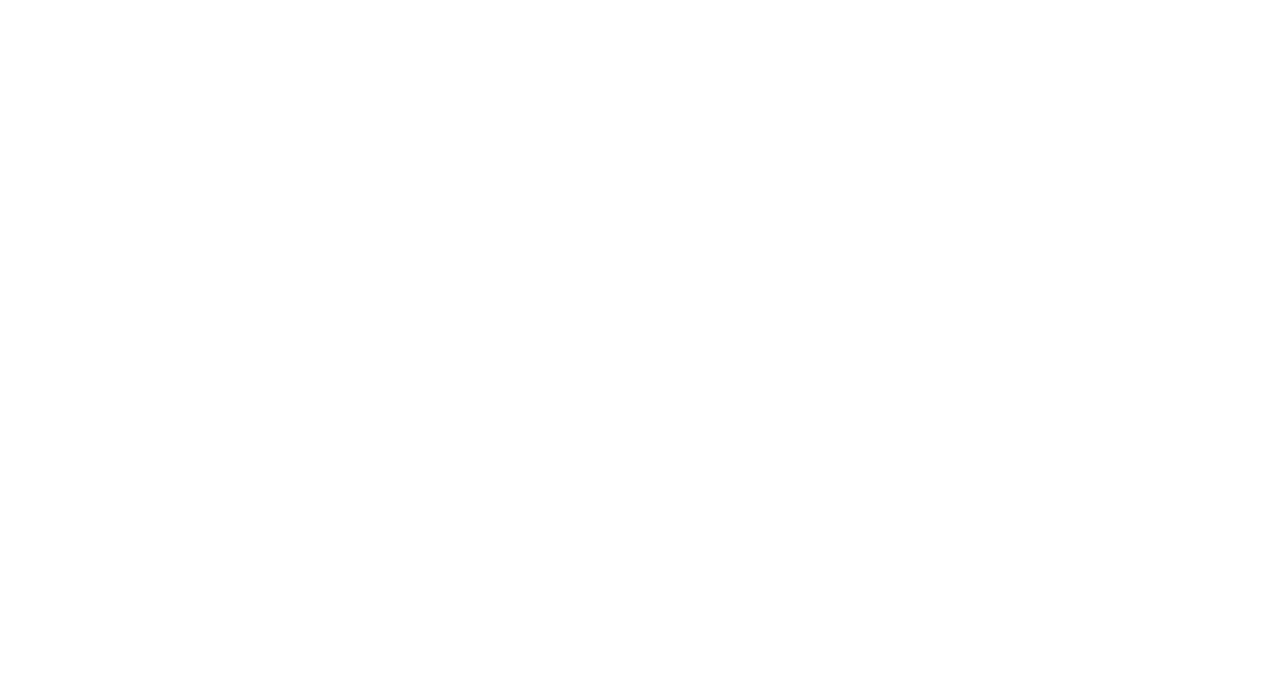
==== commit 83aad414: "new commit $" ====
--- a/index.html
+++ b/index.html
@@ -1,4 +1,4 @@
-<!DOCTYPE html><html lang="ru"><head><!-- fonts --><link rel="preconnect" href="https://fonts.gstatic.com"><link href="https://fonts.googleapis.com/css2?family=Ubuntu:wght@300;500;700&display=swap" rel="stylesheet"><!-- fonts --><meta charset="UTF-8"><meta http-equiv="X-UA-Compatible" content="IE=edge"><meta name="viewport" content="width=device-width,initial-scale=1"><meta name="robots" content="index, follow, noodp"><meta name="googlebot" content="index, follow"><meta name="google" content="notranslate"><meta name="format-detection" content="telephone=no"><meta name="keywords" content=""><meta name="description" content=""><!-- favicons --><link rel="apple-touch-icon" sizes="180x180" href="assets/img/favicon/apple-touch-icon.png"><link rel="icon" type="image/png" sizes="32x32" href="assets/img/favicon/favicon-32x32.png"><link rel="icon" type="image/png" sizes="16x16" href="assets/img/favicon/favicon-16x16.png"><link rel="manifest" href="assets/img/favicon/site.webmanifest"><link rel="mask-icon" href="assets/img/favicon/safari-pinned-tab.svg" color="#5bbad5"><meta name="msapplication-TileColor" content="#da532c"><meta name="theme-color" content="#ffffff"><title>Mavic</title><link rel="stylesheet" href="assets/css/style.min.css"></head><body><!-- Встраивание svg через sprite html:<a class="social__link" href="#" target="_blank">        <svg class="social__icon">          <use xlink:href="#fb"></use>        </svg>      </a> --><svg style="display: none"><!-- socials --><symbol id="fb" viewBox="0 0 40 40"><g><path d="M40 20C40 8.95599 31.044 0 20 0C8.95599 0 0 8.95599 0 20C0 31.044 8.95599 40 20 40C20.1175 40 20.2344 39.9976 20.3516 39.9954V24.4263H16.0547V19.4186H20.3516V15.7336C20.3516 11.46 22.9605 9.13391 26.7728 9.13391C28.5983 9.13391 30.1675 9.27002 30.625 9.33075V13.7973H27.9962C25.9222 13.7973 25.5206 14.783 25.5206 16.2292V19.4186H30.4797L29.8334 24.4263H25.5206V39.2273C33.8803 36.8307 40 29.129 40 20Z" fill="white"/></g></symbol><symbol id="insta" viewBox="0 0 40 40"><g><path d="M23.8281 20C23.8281 22.1143 22.1143 23.8281 20 23.8281C17.8857 23.8281 16.1719 22.1143 16.1719 20C16.1719 17.8857 17.8857 16.1719 20 16.1719C22.1143 16.1719 23.8281 17.8857 23.8281 20Z" fill="white" fill-opacity="0.5"/><path d="M28.9526 13.2269C28.7686 12.7283 28.475 12.2769 28.0936 11.9064C27.7231 11.525 27.272 11.2314 26.7731 11.0474C26.3684 10.8902 25.7605 10.7031 24.6408 10.6522C23.4296 10.5969 23.0664 10.585 20 10.585C16.9333 10.585 16.5701 10.5966 15.3592 10.6519C14.2395 10.7031 13.6313 10.8902 13.2269 11.0474C12.728 11.2314 12.2766 11.525 11.9064 11.9064C11.525 12.2769 11.2314 12.728 11.0471 13.2269C10.8899 13.6316 10.7028 14.2398 10.6519 15.3595C10.5966 16.5704 10.5847 16.9336 10.5847 20.0003C10.5847 23.0667 10.5966 23.4299 10.6519 24.6411C10.7028 25.7608 10.8899 26.3687 11.0471 26.7734C11.2314 27.2723 11.5247 27.7234 11.9061 28.0939C12.2766 28.4753 12.7277 28.7689 13.2266 28.9529C13.6313 29.1104 14.2395 29.2975 15.3592 29.3484C16.5701 29.4037 16.933 29.4153 19.9997 29.4153C23.0667 29.4153 23.4299 29.4037 24.6405 29.3484C25.7602 29.2975 26.3684 29.1104 26.7731 28.9529C27.7747 28.5666 28.5663 27.775 28.9526 26.7734C29.1098 26.3687 29.2969 25.7608 29.3481 24.6411C29.4034 23.4299 29.415 23.0667 29.415 20.0003C29.415 16.9336 29.4034 16.5704 29.3481 15.3595C29.2972 14.2398 29.1101 13.6316 28.9526 13.2269ZM20 25.8972C16.7429 25.8972 14.1025 23.2571 14.1025 20C14.1025 16.7429 16.7429 14.1028 20 14.1028C23.2568 14.1028 25.8972 16.7429 25.8972 20C25.8972 23.2571 23.2568 25.8972 20 25.8972ZM26.1304 15.2478C25.3693 15.2478 24.7522 14.6307 24.7522 13.8696C24.7522 13.1085 25.3693 12.4915 26.1304 12.4915C26.8915 12.4915 27.5085 13.1085 27.5085 13.8696C27.5082 14.6307 26.8915 15.2478 26.1304 15.2478Z" fill="white" fill-opacity="0.5"/><path d="M20 0C8.95599 0 0 8.95599 0 20C0 31.044 8.95599 40 20 40C31.044 40 40 31.044 40 20C40 8.95599 31.044 0 20 0ZM31.4151 24.7348C31.3596 25.9573 31.1652 26.792 30.8813 27.5226C30.2847 29.0652 29.0652 30.2847 27.5226 30.8813C26.7923 31.1652 25.9573 31.3593 24.7351 31.4151C23.5104 31.4709 23.1192 31.4844 20.0003 31.4844C16.8811 31.4844 16.4902 31.4709 15.2652 31.4151C14.043 31.3593 13.208 31.1652 12.4777 30.8813C11.7111 30.593 11.0172 30.141 10.4434 29.5566C9.85931 28.9832 9.40735 28.2889 9.11896 27.5226C8.83514 26.7923 8.64075 25.9573 8.58521 24.7351C8.52875 23.5101 8.51562 23.1189 8.51562 20C8.51562 16.8811 8.52875 16.4899 8.5849 15.2652C8.64044 14.0427 8.83453 13.208 9.11835 12.4774C9.40674 11.7111 9.85901 11.0168 10.4434 10.4434C11.0168 9.85901 11.7111 9.40704 12.4774 9.11865C13.208 8.83484 14.0427 8.64075 15.2652 8.5849C16.4899 8.52905 16.8811 8.51562 20 8.51562C23.1189 8.51562 23.5101 8.52905 24.7348 8.58521C25.9573 8.64075 26.792 8.83484 27.5226 9.11835C28.2889 9.40674 28.9832 9.85901 29.5569 10.4434C30.141 11.0172 30.5933 11.7111 30.8813 12.4774C31.1655 13.208 31.3596 14.0427 31.4154 15.2652C31.4713 16.4899 31.4844 16.8811 31.4844 20C31.4844 23.1189 31.4713 23.5101 31.4151 24.7348Z" fill="white" fill-opacity="0.5"/></g></symbol><symbol id="yt" viewBox="0 0 40 40"><g><path d="M17.5089 23.4939L24.0146 19.7469L17.5089 16V23.4939Z" fill="white" fill-opacity="0.5"/><path d="M20 0C8.95599 0 0 8.95599 0 20C0 31.044 8.95599 40 20 40C31.044 40 40 31.044 40 20C40 8.95599 31.044 0 20 0ZM32.4969 20.0204C32.4969 20.0204 32.4969 24.0765 31.9824 26.0324C31.694 27.103 30.8499 27.9471 29.7794 28.2352C27.8235 28.75 20 28.75 20 28.75C20 28.75 12.197 28.75 10.2206 28.2147C9.15009 27.9266 8.30597 27.0822 8.01758 26.0117C7.50275 24.0765 7.50275 20 7.50275 20C7.50275 20 7.50275 15.9442 8.01758 13.9883C8.30566 12.9178 9.17053 12.0529 10.2206 11.7648C12.1765 11.25 20 11.25 20 11.25C20 11.25 27.8235 11.25 29.7794 11.7853C30.8499 12.0734 31.694 12.9178 31.9824 13.9883C32.5177 15.9442 32.4969 20.0204 32.4969 20.0204Z" fill="white" fill-opacity="0.5"/></g></symbol><!-- socials -->	<!-- lines --><symbol id="line-1" viewBox="0 0 247 47"><g><path opacity="0.37" d="M246 41.3299C112.088 67.1402 156.11 -22.7031 1 7.15601" stroke="#E6E6E6" stroke-width="1.5" stroke-dasharray="9 4"/></g></symbol><symbol id="line-2" viewBox="0 0 465 64"><g><path opacity="0.37" d="M1.5 63.5C22 32.5 74 5.93359 179.5 15C285 24.0664 363.5 69 464.5 1" stroke="#E6E6E6" stroke-width="1.5" stroke-dasharray="9 4"/></g></symbol><symbol id="line-3" viewBox="0 0 256 41"><g><path opacity="0.37" d="M255 34.9787C120.193 60.6914 157.148 -22.209 1.00001 7.53705" stroke="#E6E6E6" stroke-width="1.5" stroke-dasharray="9 4"/></g></symbol><!-- lines -->	<!-- arrows --><symbol id="arrow-down" viewBox="0 0 17 9"><g><path d="M1 1L8.5 8L16 1" stroke="white"/></g></symbol><symbol id="arrow-left" viewBox="0 0 10 18"><g><path d="M9.21839 1L1 9L9.21839 17" stroke="white"/></g></symbol><symbol id="arrow-right" viewBox="0 0 10 18"><g><path d="M0.78161 17L9 9L0.78161 1" stroke="black"/></g></symbol><symbol id="arrow-questions" viewBox="0 0 20 13"><g><path d="M9.6013 12.7995L0.166606 1.19008C-0.0555352 0.916736 -0.0555352 0.478353 0.166606 0.205009C0.388746 -0.0683362 0.74501 -0.0683362 0.96715 0.205009L9.99948 11.3193L19.0318 0.205009C19.2539 -0.0683362 19.6102 -0.0683362 19.8323 0.205009C19.9413 0.339102 20 0.519613 20 0.694966C20 0.87032 19.9455 1.05083 19.8323 1.18492L10.3977 12.7943C10.1797 13.0677 9.81925 13.0677 9.6013 12.7995Z" fill="#5E5E57"/></g></symbol><!-- arrows --></svg><header class="header"><div class="container"><div class="header__inner"><a class="logo" href="#"><picture class="logo__img"><source srcset="/assets/img/logo_mobile.png" media="(max-width: 768px)"><img src="/assets/img/logo_desktop.png" alt=""></picture></a><nav class="menu"><ul class="menu__list"><li class="menu__list-item"><a class="menu__list-link" href="#">О ДРОНЕ</a></li><li class="menu__list-item"><a class="menu__list-link" href="#">ПРЕИМУЩЕСТВА</a></li><li class="menu__list-item"><a class="menu__list-link" href="#">ХАРАКТЕРИСТИКИ</a></li><li class="menu__list-item"><a class="menu__list-link" href="#">ВОПРОСЫ</a></li><li class="menu__list-item"><a class="menu__list-link" href="#">КОНТАКТЫ</a></li></ul></nav><div class="header__info"><button class="header__btn">КУПИТЬ</button> <a class="header__phone" href="tel:80505676767">8 (050) 567 67 67</a></div></div><!-- header inner--></div><!-- container --></header><section class="page-section top" id="top"><div class="container"><div class="top__inner"><h1 class="top__title title">Mavic 2 Pro</h1><picture><source srcset="assets/img/drone.webp" type="image/webp"><img class="top__img" src="assets/img/drone.png" alt=""></picture><p class="top__text">Квадрокоптер Dji Mavic 2 Pro с профессиональной камерой Hasselblad</p><ul class="top__social-list"><li class="top__social-item"><a class="top__social-link" href="#"><picture><source srcset="assets/img/facebook.svg" type="image/webp"><img class="top__social-img" src="assets/img/facebook.svg" alt=""></picture></a></li><li class="top__social-item"><a class="top__social-link" href="#"><picture><source srcset="assets/img/youtube.svg" type="image/webp"><img class="top__social-img" src="assets/img/youtube.svg" alt=""></picture></a></li><li class="top__social-item"><a class="top__social-link" href="#"><picture><source srcset="assets/img/instagram.svg" type="image/webp"><img class="top__social-img" src="assets/img/instagram.svg" alt=""></picture></a></li></ul><!-- top__social-list --></div><!-- top__inner --></div><!-- container --><div class="scroll__btn"><a href="#products"><svg class="arrow arrow-down"><use xlink:href="#arrow-down"></use></svg></a></div></section><!-- top --><section class="page-section products" id="products"><div class="container"><h3 class="title products__title">Что такое Mavic 2 Pro?</h3><div class="products__inner"><div class="products__text"><p>Дрон Mavic 2 Pro - это инженерное чудо, идеальное для аэросъемки. Дрон обладает всеми лучшими технологиями DJI, он преобразит мир аэросъемки.</p><p>Mavic 2 Pro оснащен совершенно новой камерой Hasselblad L1D-20c. Камера L1D-20c работает по уникальной технологии Hasselblad Natural Colour Solution (HNCS)5, позволяющей пользователям делать великолепные снимки с воздуха с разрешением в 20 мегапикселей и потрясающими цветами.</p></div><div class="products__slider-box"><p class="products__slider-text">Лучшая беспилотная технология аэросъемки</p><div class="products__slider"><div class="products__slider-item"><picture><source srcset="assets/img/slider-1.webp" type="image/webp"><img class="products__slide-img" src="assets/img/slider-1.jpg"></picture></div><div class="products__slider-item"><picture><source srcset="assets/img/slider-2.webp" type="image/webp"><img class="products__slide-img" src="assets/img/slider-2.jpg"></picture></div><div class="products__slider-item"><picture><source srcset="assets/img/slider-3.webp" type="image/webp"><img class="products__slide-img" src="assets/img/slider-3.jpg"></picture></div><div class="products__slider-item"><picture><source srcset="assets/img/slider-4.webp" type="image/webp"><img class="products__slide-img" src="assets/img/slider-4.jpg"></picture></div><div class="products__slider-item"><picture><source srcset="assets/img/slider-5.webp" type="image/webp"><img class="products__slide-img" src="assets/img/slider-5.jpg"></picture></div><div class="products__slider-item"><picture><source srcset="assets/img/slider-6.webp" type="image/webp"><img class="products__slide-img" src="assets/img/slider-6.jpg"></picture></div></div></div></div><!-- products__inner --><div class="scroll__btn"><a href="#benefits"><svg class="arrow arrow-down"><use xlink:href="#arrow-down"></use></svg></a></div></div><!-- container --></section><!-- products --><section class="page-section benefits" id="benefits"><div class="container"><h3 class="title benefits__title">Преимущества</h3><div class="benefits__items"><div class="benefits__item"><div class="benefits__num">1</div><div class="benefits__img"><picture><source srcset="assets/img/benefits-1.webp" type="image/webp"><img src="assets/img/benefits-1.jpg" alt=""></picture></div><div class="benefits__info"><h4 class="benefits__info-title">Интеллектуальные режимы</h4><p class="benefits__text">Mavic 2 унаследовал 6 стандартных режимов интеллектуальной съемки QuickShot:Roket/Dronie/Circle/Helix/Boomerang/Asteroid.</p></div></div><!-- benefits__item --><div class="benefits__item"><div class="benefits__num">2</div><div class="benefits__img"><picture><source srcset="assets/img/benefits-2.webp" type="image/webp"><img src="assets/img/benefits-2.jpg" alt=""></picture></div><div class="benefits__info"><h4 class="benefits__info-title">Active Track 2.0</h4><p class="benefits__text">Усовершенствованный режим второго поколения распознаёт и отслеживает объекты ещё точнее, быстрее и умнее.</p></div></div><!-- benefits__item --><div class="benefits__item"><div class="benefits__num">3</div><div class="benefits__img"><picture><source srcset="assets/img/benefits-3.webp" type="image/webp"><img src="assets/img/benefits-3.jpg" alt=""></picture></div><div class="benefits__info"><h4 class="benefits__info-title">Панорамная съемка</h4><p class="benefits__text">Mavic 2 поддерживает 4 режима панорамной съёмки: сферическая, 180 градусов, горизонтальная, вертикальная</p></div></div><!-- benefits__item --><div class="benefits__item"><div class="benefits__num">4</div><div class="benefits__img"><picture><source srcset="assets/img/benefits-4.webp" type="image/webp"><img src="assets/img/benefits-4.jpg" alt=""></picture></div><div class="benefits__info"><h4 class="benefits__info-title">Крутая камера!</h4><p class="benefits__text">Технология Hyperlapse в четырёх режимах исполнения. Улучшенный фото режим HDR Функция HyperLight для съёмки в условиях слабого освещения 4К съёмка</p></div></div><!-- benefits__item --></div><!-- benefits__items --></div><!-- container --><div class="scroll__btn"><a href="#specification"><svg class="arrow arrow-down"><use xlink:href="#arrow-down"></use></svg></a></div></section><section class="page-section specification" id="specification"><div class="container"><h3 class="title specification__title">Характеристики</h3><div class="specification__inner"><div class="specification__item"><div class="specification__box"><h4 class="specification__box-title">Dlog-M 10 бит</h4><p class="specification__box-text">Mavic 2 Pro поддерживает цветовой профиль Dlog-M 10 бит с более широким динамическим диапазоном, дающим больше возможностей для цветокоррекции.</p></div><div class="specification__box"><h4 class="specification__box-title">Камера Hasselblad</h4><p class="specification__box-text">Камера Hasselblad L1D-20С известны эргономичным дизайном и превосходным качеством изображений.</p></div></div><div class="specification__item"><picture><source srcset="assets/img/drone.webp" type="image/webp"><img class="specification__img" src="assets/img/drone.png" alt=""></picture></div><div class="specification__item"><div class="specification__box"><h4 class="specification__box-title">Матрица CMOS 1</h4><p class="specification__box-text">Зона активной работы новой 1-дюймовой матрицы CMOS в четыре раза превышает показатели Mavic Pro</p></div><div class="specification__box"><h4 class="specification__box-title">Видео HDR</h4><p class="specification__box-text">Благодаря поддержке видео 4K HDR 10 бит, Mavic 2 Pro можно подсоединить к совместимому с HLG 4K ТВ и просматривать запись в полном цветовом спектре</p></div></div></div><!-- specification__inner --></div><!-- container --><div class="scroll__btn"><a href="#questions"><svg class="arrow arrow-down"><use xlink:href="#arrow-down"></use></svg></a></div></section><section class="page-section questions" id="questions"><div class="container"><h3 class="title questions__title">Остались вопросы?</h3><div class="questions__items"><div class="questions__item"><h4 class="questions__item-title">Какие отличия между Mavic 2 Pro и Mavic 2 Zoom?</h4><p class="questions__item-text">В Mavic 2 улучшены практически все аспекты: камера, передача видеосигнала, полётное время, скорость, уровень шума, обнаружение препятствий в нескольких направлениях, интеллектуальные функции и уникальная функция Hyperlapse (гиперлапс).</p></div><!-- Q item--><div class="questions__item"><h4 class="questions__item-title">Чем Mavic 2 лучше Mavic Pro?</h4><p class="questions__item-text">В Mavic 2 улучшены практически все аспекты: камера, передача видеосигнала, полётное время, скорость, уровень шума, обнаружение препятствий в нескольких направлениях, интеллектуальные функции и уникальная функция Hyperlapse (гиперлапс).</p></div><!-- Q item--><div class="questions__item"><h4 class="questions__item-title">Можно ли подключить Mavic 2 к очкам DJI Goggles?</h4><p class="questions__item-text">В Mavic 2 улучшены практически все аспекты: камера, передача видеосигнала, полётное время, скорость, уровень шума, обнаружение препятствий в нескольких направлениях, интеллектуальные функции и уникальная функция Hyperlapse (гиперлапс).</p></div><!-- Q item--><div class="questions__item"><h4 class="questions__item-title">Является ли Mavic 2 водонепроницаемым？</h4><p class="questions__item-text">В Mavic 2 улучшены практически все аспекты: камера, передача видеосигнала, полётное время, скорость, уровень шума, обнаружение препятствий в нескольких направлениях, интеллектуальные функции и уникальная функция Hyperlapse (гиперлапс).</p></div><!-- Q item --></div><!-- questions__items--></div><!-- container --><div class="scroll__btn"><a href="#contacts"><svg class="arrow arrow-down"><use xlink:href="#arrow-down"></use></svg></a></div></section><section class="page-section contacts" id="contacts"><div class="container"><h3 class="title contacts__title">Контакты</h3><div class="contacts__inner"><div class="contacts__info"><div class="contacts__info-box"><p class="contacts__info-title">Киев</p><a class="contacts__info-phone" href="tel:+70505676767">+8 (050) 567– 67 – 67</a> <a class="contacts__info-email" href="mailto:dgi.mavic2pro.kiev@mail.ru">dgi.mavic2pro.kiev@mail.ru</a></div><!-- contacts__info-box --><div class="contacts__info-box"><p class="contacts__info-title">Москва</p><a class="contacts__info-phone" href="tel:+74995676767">+7 (499) 567– 67 – 67</a> <a class="contacts__info-email" href="mailto:dgi.mavic2pro.moscow@mail.ru">dgi.mavic2pro.moscow@mail.ru</a></div><!-- contacts__info-box --><div class="contacts__info-box"><p class="contacts__info-title">Минск</p><a class="contacts__info-phone" href="tel:+375175676767">+3 (7517) 567– 67 – 67</a> <a class="contacts__info-email" href="mailto:dgi.mavic2pro.minsk@mail.ru">dgi.mavic2pro.minsk@mail.ru</a></div><!-- contacts__info-box --></div><div class="contacts__form"><form><h4 class="contacts__form-title">Остались вопросы?</h4><p class="contacts__form-text">Мы обязательно свяжемся с вами в течение двух рабочих дней</p><div class="contacts__form-line"><input class="contacts__form-input" type="text" placeholder="Ваше имя"> <input class="contacts__form-input" type="email" placeholder="Ваше email"></div><textarea class="contacts__form-area" placeholder="Что вас интересует?"></textarea> <button class="contacts__form-btn">ОТПРАВИТЬ</button></form></div><ul class="contacts__social-list"><li class="contacts__social-item"><a class="contacts__social-link" href="#"><picture><source srcset="assets/img/facebook.svg" type="image/webp"><img class="contacts__social-img" src="assets/img/facebook.svg" alt=""></picture></a></li><li class="contacts__social-item"><a class="contacts__social-link" href="#"><picture><source srcset="assets/img/youtube.svg" type="image/webp"><img class="contacts__social-img" src="assets/img/youtube.svg" alt=""></picture></a></li><li class="contacts__social-item"><a class="contacts__social-link" href="#"><picture><source srcset="assets/img/instagram.svg" type="image/webp"><img class="contacts__social-img" src="assets/img/instagram.svg" alt=""></picture></a></li></ul></div><!-- contacts__inner --></div><!-- container --><div class="scroll__btn"><a href="#top"><div class="arrow-up"><svg class="arrow arrow-down"><use xlink:href="#arrow-down"></use></svg></div></a></div></section><footer class="footer"><div class="container"><p class="footer__copy">© DJI, 2020</p></div></footer><!-- <footer class="footer">+<!DOCTYPE html><html lang="ru"><head><!-- fonts --><link rel="preconnect" href="https://fonts.gstatic.com"><link href="https://fonts.googleapis.com/css2?family=Ubuntu:wght@300;500;700&display=swap" rel="stylesheet"><!-- fonts --><meta charset="UTF-8"><meta http-equiv="X-UA-Compatible" content="IE=edge"><meta name="viewport" content="width=device-width,initial-scale=1"><meta name="robots" content="index, follow, noodp"><meta name="googlebot" content="index, follow"><meta name="google" content="notranslate"><meta name="format-detection" content="telephone=no"><meta name="keywords" content=""><meta name="description" content=""><!-- favicons --><link rel="apple-touch-icon" sizes="180x180" href="assets/img/favicon/apple-touch-icon.png"><link rel="icon" type="image/png" sizes="32x32" href="assets/img/favicon/favicon-32x32.png"><link rel="icon" type="image/png" sizes="16x16" href="assets/img/favicon/favicon-16x16.png"><link rel="manifest" href="assets/img/favicon/site.webmanifest"><link rel="mask-icon" href="assets/img/favicon/safari-pinned-tab.svg" color="#5bbad5"><meta name="msapplication-TileColor" content="#da532c"><meta name="theme-color" content="#ffffff"><title>Mavic</title><link rel="stylesheet" href="assets/css/style.min.css"></head><body><!-- Встраивание svg через sprite html:<a class="social__link" href="#" target="_blank">        <svg class="social__icon">          <use xlink:href="#fb"></use>        </svg>      </a> --><svg style="display: none"><!-- socials --><symbol id="fb" viewBox="0 0 40 40"><g><path d="M40 20C40 8.95599 31.044 0 20 0C8.95599 0 0 8.95599 0 20C0 31.044 8.95599 40 20 40C20.1175 40 20.2344 39.9976 20.3516 39.9954V24.4263H16.0547V19.4186H20.3516V15.7336C20.3516 11.46 22.9605 9.13391 26.7728 9.13391C28.5983 9.13391 30.1675 9.27002 30.625 9.33075V13.7973H27.9962C25.9222 13.7973 25.5206 14.783 25.5206 16.2292V19.4186H30.4797L29.8334 24.4263H25.5206V39.2273C33.8803 36.8307 40 29.129 40 20Z" fill="white"/></g></symbol><symbol id="insta" viewBox="0 0 40 40"><g><path d="M23.8281 20C23.8281 22.1143 22.1143 23.8281 20 23.8281C17.8857 23.8281 16.1719 22.1143 16.1719 20C16.1719 17.8857 17.8857 16.1719 20 16.1719C22.1143 16.1719 23.8281 17.8857 23.8281 20Z" fill="white" fill-opacity="0.5"/><path d="M28.9526 13.2269C28.7686 12.7283 28.475 12.2769 28.0936 11.9064C27.7231 11.525 27.272 11.2314 26.7731 11.0474C26.3684 10.8902 25.7605 10.7031 24.6408 10.6522C23.4296 10.5969 23.0664 10.585 20 10.585C16.9333 10.585 16.5701 10.5966 15.3592 10.6519C14.2395 10.7031 13.6313 10.8902 13.2269 11.0474C12.728 11.2314 12.2766 11.525 11.9064 11.9064C11.525 12.2769 11.2314 12.728 11.0471 13.2269C10.8899 13.6316 10.7028 14.2398 10.6519 15.3595C10.5966 16.5704 10.5847 16.9336 10.5847 20.0003C10.5847 23.0667 10.5966 23.4299 10.6519 24.6411C10.7028 25.7608 10.8899 26.3687 11.0471 26.7734C11.2314 27.2723 11.5247 27.7234 11.9061 28.0939C12.2766 28.4753 12.7277 28.7689 13.2266 28.9529C13.6313 29.1104 14.2395 29.2975 15.3592 29.3484C16.5701 29.4037 16.933 29.4153 19.9997 29.4153C23.0667 29.4153 23.4299 29.4037 24.6405 29.3484C25.7602 29.2975 26.3684 29.1104 26.7731 28.9529C27.7747 28.5666 28.5663 27.775 28.9526 26.7734C29.1098 26.3687 29.2969 25.7608 29.3481 24.6411C29.4034 23.4299 29.415 23.0667 29.415 20.0003C29.415 16.9336 29.4034 16.5704 29.3481 15.3595C29.2972 14.2398 29.1101 13.6316 28.9526 13.2269ZM20 25.8972C16.7429 25.8972 14.1025 23.2571 14.1025 20C14.1025 16.7429 16.7429 14.1028 20 14.1028C23.2568 14.1028 25.8972 16.7429 25.8972 20C25.8972 23.2571 23.2568 25.8972 20 25.8972ZM26.1304 15.2478C25.3693 15.2478 24.7522 14.6307 24.7522 13.8696C24.7522 13.1085 25.3693 12.4915 26.1304 12.4915C26.8915 12.4915 27.5085 13.1085 27.5085 13.8696C27.5082 14.6307 26.8915 15.2478 26.1304 15.2478Z" fill="white" fill-opacity="0.5"/><path d="M20 0C8.95599 0 0 8.95599 0 20C0 31.044 8.95599 40 20 40C31.044 40 40 31.044 40 20C40 8.95599 31.044 0 20 0ZM31.4151 24.7348C31.3596 25.9573 31.1652 26.792 30.8813 27.5226C30.2847 29.0652 29.0652 30.2847 27.5226 30.8813C26.7923 31.1652 25.9573 31.3593 24.7351 31.4151C23.5104 31.4709 23.1192 31.4844 20.0003 31.4844C16.8811 31.4844 16.4902 31.4709 15.2652 31.4151C14.043 31.3593 13.208 31.1652 12.4777 30.8813C11.7111 30.593 11.0172 30.141 10.4434 29.5566C9.85931 28.9832 9.40735 28.2889 9.11896 27.5226C8.83514 26.7923 8.64075 25.9573 8.58521 24.7351C8.52875 23.5101 8.51562 23.1189 8.51562 20C8.51562 16.8811 8.52875 16.4899 8.5849 15.2652C8.64044 14.0427 8.83453 13.208 9.11835 12.4774C9.40674 11.7111 9.85901 11.0168 10.4434 10.4434C11.0168 9.85901 11.7111 9.40704 12.4774 9.11865C13.208 8.83484 14.0427 8.64075 15.2652 8.5849C16.4899 8.52905 16.8811 8.51562 20 8.51562C23.1189 8.51562 23.5101 8.52905 24.7348 8.58521C25.9573 8.64075 26.792 8.83484 27.5226 9.11835C28.2889 9.40674 28.9832 9.85901 29.5569 10.4434C30.141 11.0172 30.5933 11.7111 30.8813 12.4774C31.1655 13.208 31.3596 14.0427 31.4154 15.2652C31.4713 16.4899 31.4844 16.8811 31.4844 20C31.4844 23.1189 31.4713 23.5101 31.4151 24.7348Z" fill="white" fill-opacity="0.5"/></g></symbol><symbol id="yt" viewBox="0 0 40 40"><g><path d="M17.5089 23.4939L24.0146 19.7469L17.5089 16V23.4939Z" fill="white" fill-opacity="0.5"/><path d="M20 0C8.95599 0 0 8.95599 0 20C0 31.044 8.95599 40 20 40C31.044 40 40 31.044 40 20C40 8.95599 31.044 0 20 0ZM32.4969 20.0204C32.4969 20.0204 32.4969 24.0765 31.9824 26.0324C31.694 27.103 30.8499 27.9471 29.7794 28.2352C27.8235 28.75 20 28.75 20 28.75C20 28.75 12.197 28.75 10.2206 28.2147C9.15009 27.9266 8.30597 27.0822 8.01758 26.0117C7.50275 24.0765 7.50275 20 7.50275 20C7.50275 20 7.50275 15.9442 8.01758 13.9883C8.30566 12.9178 9.17053 12.0529 10.2206 11.7648C12.1765 11.25 20 11.25 20 11.25C20 11.25 27.8235 11.25 29.7794 11.7853C30.8499 12.0734 31.694 12.9178 31.9824 13.9883C32.5177 15.9442 32.4969 20.0204 32.4969 20.0204Z" fill="white" fill-opacity="0.5"/></g></symbol><!-- socials -->	<!-- lines --><symbol id="line-1" viewBox="0 0 247 47"><g><path opacity="0.37" d="M246 41.3299C112.088 67.1402 156.11 -22.7031 1 7.15601" stroke="#E6E6E6" stroke-width="1.5" stroke-dasharray="9 4"/></g></symbol><symbol id="line-2" viewBox="0 0 465 64"><g><path opacity="0.37" d="M1.5 63.5C22 32.5 74 5.93359 179.5 15C285 24.0664 363.5 69 464.5 1" stroke="#E6E6E6" stroke-width="1.5" stroke-dasharray="9 4"/></g></symbol><symbol id="line-3" viewBox="0 0 256 41"><g><path opacity="0.37" d="M255 34.9787C120.193 60.6914 157.148 -22.209 1.00001 7.53705" stroke="#E6E6E6" stroke-width="1.5" stroke-dasharray="9 4"/></g></symbol><!-- lines -->	<!-- arrows --><symbol id="arrow-down" viewBox="0 0 17 9"><g><path d="M1 1L8.5 8L16 1" stroke="white"/></g></symbol><symbol id="arrow-left" viewBox="0 0 10 18"><g><path d="M9.21839 1L1 9L9.21839 17" stroke="white"/></g></symbol><symbol id="arrow-right" viewBox="0 0 10 18"><g><path d="M0.78161 17L9 9L0.78161 1" stroke="black"/></g></symbol><symbol id="arrow-questions" viewBox="0 0 20 13"><g><path d="M9.6013 12.7995L0.166606 1.19008C-0.0555352 0.916736 -0.0555352 0.478353 0.166606 0.205009C0.388746 -0.0683362 0.74501 -0.0683362 0.96715 0.205009L9.99948 11.3193L19.0318 0.205009C19.2539 -0.0683362 19.6102 -0.0683362 19.8323 0.205009C19.9413 0.339102 20 0.519613 20 0.694966C20 0.87032 19.9455 1.05083 19.8323 1.18492L10.3977 12.7943C10.1797 13.0677 9.81925 13.0677 9.6013 12.7995Z" fill="#5E5E57"/></g></symbol><!-- arrows --></svg><header class="header"><div class="container"><div class="header__inner"><a class="logo" href="#"><picture class="logo__img"><source srcset="/assets/img/logo_mobile.png" media="(max-width: 768px)"><img src="/assets/img/logo_desktop.png" alt=""></picture></a><nav class="menu"><ul class="menu__list"><li class="menu__list-item"><a class="menu__list-link" href="#">О ДРОНЕ</a></li><li class="menu__list-item"><a class="menu__list-link" href="#">ПРЕИМУЩЕСТВА</a></li><li class="menu__list-item"><a class="menu__list-link" href="#">ХАРАКТЕРИСТИКИ</a></li><li class="menu__list-item"><a class="menu__list-link" href="#">ВОПРОСЫ</a></li><li class="menu__list-item"><a class="menu__list-link" href="#">КОНТАКТЫ</a></li></ul></nav><div class="header__info"><button class="header__btn">КУПИТЬ</button> <a class="header__phone" href="tel:80505676767">8 (050) 567 67 67</a></div></div><!-- header inner--></div><!-- container --></header><section class="page-section top" id="top"><div class="container"><div class="top__inner"><h1 class="title top__title">Mavic 2 Pro</h1><picture><source srcset="assets/img/drone.webp" type="image/webp"><img class="top__img" src="assets/img/drone.png" alt=""></picture><p class="top__text">Квадрокоптер Dji Mavic 2 Pro с профессиональной камерой Hasselblad</p><ul class="top__social-list"><li class="top__social-item"><a class="top__social-link" href="#"><picture><source srcset="assets/img/facebook.svg" type="image/webp"><img class="top__social-img" src="assets/img/facebook.svg" alt=""></picture></a></li><li class="top__social-item"><a class="top__social-link" href="#"><picture><source srcset="assets/img/youtube.svg" type="image/webp"><img class="top__social-img" src="assets/img/youtube.svg" alt=""></picture></a></li><li class="top__social-item"><a class="top__social-link" href="#"><picture><source srcset="assets/img/instagram.svg" type="image/webp"><img class="top__social-img" src="assets/img/instagram.svg" alt=""></picture></a></li></ul><!-- top__social-list --></div><!-- top__inner --></div><!-- container --><div class="scroll__btn"><a href="#products"><svg class="arrow arrow-down"><use xlink:href="#arrow-down"></use></svg></a></div></section><!-- top --><section class="page-section products" id="products"><div class="container"><h3 class="title products__title">Что такое Mavic 2 Pro?</h3><div class="products__inner"><div class="products__text"><p>Дрон Mavic 2 Pro - это инженерное чудо, идеальное для аэросъемки. Дрон обладает всеми лучшими технологиями DJI, он преобразит мир аэросъемки.</p><p>Mavic 2 Pro оснащен совершенно новой камерой Hasselblad L1D-20c. Камера L1D-20c работает по уникальной технологии Hasselblad Natural Colour Solution (HNCS)5, позволяющей пользователям делать великолепные снимки с воздуха с разрешением в 20 мегапикселей и потрясающими цветами.</p></div><div class="products__slider-box"><p class="products__slider-text">Лучшая беспилотная технология аэросъемки</p><div class="products__slider"><div class="products__slider-item"><picture><source srcset="assets/img/slider-1.webp" type="image/webp"><img class="products__slide-img" src="assets/img/slider-1.jpg"></picture></div><div class="products__slider-item"><picture><source srcset="assets/img/slider-2.webp" type="image/webp"><img class="products__slide-img" src="assets/img/slider-2.jpg"></picture></div><div class="products__slider-item"><picture><source srcset="assets/img/slider-3.webp" type="image/webp"><img class="products__slide-img" src="assets/img/slider-3.jpg"></picture></div><div class="products__slider-item"><picture><source srcset="assets/img/slider-4.webp" type="image/webp"><img class="products__slide-img" src="assets/img/slider-4.jpg"></picture></div><div class="products__slider-item"><picture><source srcset="assets/img/slider-5.webp" type="image/webp"><img class="products__slide-img" src="assets/img/slider-5.jpg"></picture></div><div class="products__slider-item"><picture><source srcset="assets/img/slider-6.webp" type="image/webp"><img class="products__slide-img" src="assets/img/slider-6.jpg"></picture></div></div></div></div><!-- products__inner --><div class="scroll__btn"><a href="#benefits"><svg class="arrow arrow-down"><use xlink:href="#arrow-down"></use></svg></a></div></div><!-- container --></section><!-- products --><section class="page-section benefits" id="benefits"><div class="container"><h3 class="title benefits__title">Преимущества</h3><div class="benefits__items"><div class="benefits__item"><div class="benefits__num">1</div><div class="benefits__img"><picture><source srcset="assets/img/benefits-1.webp" type="image/webp"><img src="assets/img/benefits-1.jpg" alt=""></picture></div><div class="benefits__info"><h4 class="benefits__info-title">Интеллектуальные режимы</h4><p class="benefits__text">Mavic 2 унаследовал 6 стандартных режимов интеллектуальной съемки QuickShot:Roket/Dronie/Circle/Helix/Boomerang/Asteroid.</p></div></div><!-- benefits__item --><div class="benefits__item"><div class="benefits__num">2</div><div class="benefits__img"><picture><source srcset="assets/img/benefits-2.webp" type="image/webp"><img src="assets/img/benefits-2.jpg" alt=""></picture></div><div class="benefits__info"><h4 class="benefits__info-title">Active Track 2.0</h4><p class="benefits__text">Усовершенствованный режим второго поколения распознаёт и отслеживает объекты ещё точнее, быстрее и умнее.</p></div></div><!-- benefits__item --><div class="benefits__item"><div class="benefits__num">3</div><div class="benefits__img"><picture><source srcset="assets/img/benefits-3.webp" type="image/webp"><img src="assets/img/benefits-3.jpg" alt=""></picture></div><div class="benefits__info"><h4 class="benefits__info-title">Панорамная съемка</h4><p class="benefits__text">Mavic 2 поддерживает 4 режима панорамной съёмки: сферическая, 180 градусов, горизонтальная, вертикальная</p></div></div><!-- benefits__item --><div class="benefits__item"><div class="benefits__num">4</div><div class="benefits__img"><picture><source srcset="assets/img/benefits-4.webp" type="image/webp"><img src="assets/img/benefits-4.jpg" alt=""></picture></div><div class="benefits__info"><h4 class="benefits__info-title">Крутая камера!</h4><p class="benefits__text">Технология Hyperlapse в четырёх режимах исполнения. Улучшенный фото режим HDR Функция HyperLight для съёмки в условиях слабого освещения 4К съёмка</p></div></div><!-- benefits__item --></div><!-- benefits__items --></div><!-- container --><div class="scroll__btn"><a href="#specification"><svg class="arrow arrow-down"><use xlink:href="#arrow-down"></use></svg></a></div></section><section class="page-section specification" id="specification"><div class="container"><h3 class="title specification__title">Характеристики</h3><div class="specification__inner"><div class="specification__item"><div class="specification__box"><h4 class="specification__box-title">Dlog-M 10 бит</h4><p class="specification__box-text">Mavic 2 Pro поддерживает цветовой профиль Dlog-M 10 бит с более широким динамическим диапазоном, дающим больше возможностей для цветокоррекции.</p></div><div class="specification__box"><h4 class="specification__box-title">Камера Hasselblad</h4><p class="specification__box-text">Камера Hasselblad L1D-20С известны эргономичным дизайном и превосходным качеством изображений.</p></div></div><div class="specification__item"><picture><source srcset="assets/img/drone.webp" type="image/webp"><img class="specification__img" src="assets/img/drone.png" alt=""></picture></div><div class="specification__item"><div class="specification__box"><h4 class="specification__box-title">Матрица CMOS 1</h4><p class="specification__box-text">Зона активной работы новой 1-дюймовой матрицы CMOS в четыре раза превышает показатели Mavic Pro</p></div><div class="specification__box"><h4 class="specification__box-title">Видео HDR</h4><p class="specification__box-text">Благодаря поддержке видео 4K HDR 10 бит, Mavic 2 Pro можно подсоединить к совместимому с HLG 4K ТВ и просматривать запись в полном цветовом спектре</p></div></div></div><!-- specification__inner --></div><!-- container --><div class="scroll__btn"><a href="#questions"><svg class="arrow arrow-down"><use xlink:href="#arrow-down"></use></svg></a></div></section><section class="page-section questions" id="questions"><div class="container"><h3 class="title questions__title">Остались вопросы?</h3><div class="questions__items"><div class="questions__item"><h4 class="questions__item-title">Какие отличия между Mavic 2 Pro и Mavic 2 Zoom?</h4><p class="questions__item-text">В Mavic 2 улучшены практически все аспекты: камера, передача видеосигнала, полётное время, скорость, уровень шума, обнаружение препятствий в нескольких направлениях, интеллектуальные функции и уникальная функция Hyperlapse (гиперлапс).</p></div><!-- Q item--><div class="questions__item"><h4 class="questions__item-title">Чем Mavic 2 лучше Mavic Pro?</h4><p class="questions__item-text">В Mavic 2 улучшены практически все аспекты: камера, передача видеосигнала, полётное время, скорость, уровень шума, обнаружение препятствий в нескольких направлениях, интеллектуальные функции и уникальная функция Hyperlapse (гиперлапс).</p></div><!-- Q item--><div class="questions__item"><h4 class="questions__item-title">Можно ли подключить Mavic 2 к очкам DJI Goggles?</h4><p class="questions__item-text">В Mavic 2 улучшены практически все аспекты: камера, передача видеосигнала, полётное время, скорость, уровень шума, обнаружение препятствий в нескольких направлениях, интеллектуальные функции и уникальная функция Hyperlapse (гиперлапс).</p></div><!-- Q item--><div class="questions__item"><h4 class="questions__item-title">Является ли Mavic 2 водонепроницаемым？</h4><p class="questions__item-text">В Mavic 2 улучшены практически все аспекты: камера, передача видеосигнала, полётное время, скорость, уровень шума, обнаружение препятствий в нескольких направлениях, интеллектуальные функции и уникальная функция Hyperlapse (гиперлапс).</p></div><!-- Q item --></div><!-- questions__items--></div><!-- container --><div class="scroll__btn"><a href="#contacts"><svg class="arrow arrow-down"><use xlink:href="#arrow-down"></use></svg></a></div></section><section class="page-section contacts" id="contacts"><div class="container"><h3 class="title contacts__title">Контакты</h3><div class="contacts__inner"><div class="contacts__info"><div class="contacts__info-box"><p class="contacts__info-title">Киев</p><a class="contacts__info-phone" href="tel:+70505676767">+8 (050) 567– 67 – 67</a> <a class="contacts__info-email" href="mailto:dgi.mavic2pro.kiev@mail.ru">dgi.mavic2pro.kiev@mail.ru</a></div><!-- contacts__info-box --><div class="contacts__info-box"><p class="contacts__info-title">Москва</p><a class="contacts__info-phone" href="tel:+74995676767">+7 (499) 567– 67 – 67</a> <a class="contacts__info-email" href="mailto:dgi.mavic2pro.moscow@mail.ru">dgi.mavic2pro.moscow@mail.ru</a></div><!-- contacts__info-box --><div class="contacts__info-box"><p class="contacts__info-title">Минск</p><a class="contacts__info-phone" href="tel:+375175676767">+3 (7517) 567– 67 – 67</a> <a class="contacts__info-email" href="mailto:dgi.mavic2pro.minsk@mail.ru">dgi.mavic2pro.minsk@mail.ru</a></div><!-- contacts__info-box --></div><div class="contacts__form"><form><h4 class="contacts__form-title">Остались вопросы?</h4><p class="contacts__form-text">Мы обязательно свяжемся с вами в течение двух рабочих дней</p><div class="contacts__form-line"><input class="contacts__form-input" type="text" placeholder="Ваше имя"> <input class="contacts__form-input" type="email" placeholder="Ваше email"></div><textarea class="contacts__form-area" placeholder="Что вас интересует?"></textarea> <button class="contacts__form-btn">ОТПРАВИТЬ</button></form></div><ul class="contacts__social-list"><li class="contacts__social-item"><a class="contacts__social-link" href="#"><picture><source srcset="assets/img/facebook.svg" type="image/webp"><img class="contacts__social-img" src="assets/img/facebook.svg" alt=""></picture></a></li><li class="contacts__social-item"><a class="contacts__social-link" href="#"><picture><source srcset="assets/img/youtube.svg" type="image/webp"><img class="contacts__social-img" src="assets/img/youtube.svg" alt=""></picture></a></li><li class="contacts__social-item"><a class="contacts__social-link" href="#"><picture><source srcset="assets/img/instagram.svg" type="image/webp"><img class="contacts__social-img" src="assets/img/instagram.svg" alt=""></picture></a></li></ul></div><!-- contacts__inner --></div><!-- container --><div class="scroll__btn"><a href="#top"><div class="arrow-up"><svg class="arrow arrow-down"><use xlink:href="#arrow-down"></use></svg></div></a></div></section><footer class="footer"><div class="container"><p class="footer__copy">© DJI, 2020</p></div></footer><!-- <footer class="footer">   <div class="container">     <p class="footer__copy">       © DJI, 2020--- a/assets/css/style.min.css
+++ b/assets/css/style.min.css
@@ -1,2 +1,2 @@
-@charset "UTF-8";*{padding:0;margin:0;border:0}*,:after,:before{box-sizing:border-box}:active,:focus,a:active,a:focus{outline:none}aside,footer,header,nav{display:block}body,html{position:relative;overflow-x:hidden;height:100%;width:100%;min-width:320px;font-size:100%;line-height:1;font-size:10px;-ms-text-size-adjust:100%;-moz-text-size-adjust:100%;-webkit-text-size-adjust:100%;scroll-behavior:smooth}button,input,textarea{font-family:inherit}input::-ms-clear{display:none}button{cursor:pointer}button::-moz-focus-inner{padding:0;border:0}a,a:visited{color:inherit}a,a:hover,a:visited{text-decoration:none}ul li{list-style:none}img{vertical-align:top}h1,h2,h3,h4,h5,h6{font-size:inherit;font-weight:inherit}body{font-family:Ubuntu,sans-serif;font-weight:300}.header__btn,.header__inner{font-family:Ubuntu,sans-serif;font-weight:500}.header__phone{font-family:Ubuntu,sans-serif;font-weight:700}.title{font-family:SFProDisplay-Regular,sans-serif;font-weight:400}@font-face{font-family:SFProDisplay-Light,sans-serif;src:url(/assets/fonts/SFProDisplay-Light.woff2) format("woff2"),url(/assets/fonts/SFProDisplay-Light.woff) format("woff");font-weight:300;font-style:normal;font-display:swap}@font-face{font-family:SFProDisplay-Regular,sans-serif;src:url(/assets/fonts/SFProDisplay-Regular.woff2) format("woff2"),url(/assets/fonts/SFProDisplay-Regular.woff) format("woff");font-weight:400;font-style:normal;font-display:swap}@font-face{font-family:SFProDisplay-Medium,sans-serif;src:url(/assets/fonts/SFProDisplay-Medium.woff2) format("woff2"),url(/assets/fonts/SFProDisplay-Medium.woff) format("woff");font-weight:500;font-style:normal;font-display:swap}@font-face{font-family:SFProDisplay-Semibold,sans-serif;src:url(/assets/fonts/SFProDisplay-Semibold.woff2) format("woff2"),url(/assets/fonts/SFProDisplay-Semibold.woff) format("woff");font-weight:600;font-style:normal;font-display:swap}@font-face{font-family:SFProDisplay-Bold,sans-serif;src:url(/assets/fonts/SFProDisplay-Bold.woff2) format("woff2"),url(/assets/fonts/SFProDisplay-Bold.woff) format("woff");font-weight:700;font-style:normal;font-display:swap}body{color:#fff;font-size:1.7rem;line-height:2.5rem}.none{display:none}.container{max-width:127rem;padding:0 1.5rem;margin:0 auto}.page-section{padding:7.4rem 0 5rem;min-height:100vh;background:url(/assets/img/bg-2.jpg) no-repeat;background-position:top;background-size:cover;position:relative}.title{font-size:9.6rem;line-height:normal;font-weight:600;color:#fff}.scroll__btn{padding:1.3rem 0 3rem;text-align:center;position:absolute;left:0;right:0;bottom:0}.arrow-down{fill:transparent;width:1.5rem;height:.7rem}.arrow-up{transform:rotate(180deg)}.header{position:fixed;left:0;top:3rem;right:0;z-index:10}.header__inner{display:-ms-flexbox;display:flex;-ms-flex-pack:justify;justify-content:space-between;-ms-flex-align:center;align-items:center;min-height:3rem}.header__btn,.header__inner{font-size:1.5rem;line-height:1.7rem;text-transform:uppercase}.header__btn{padding:.6rem 2.8rem;margin-right:.8rem;width:11.5rem;height:3rem;color:#fff;background:transparent;border:1px solid #fff;border-radius:.3rem}.header__phone{font-size:1.6rem;line-height:1.8rem}.menu__list-item{display:inline-block}.menu__list-item+.menu__list-item{padding-left:2rem}.top{background:url(/assets/img/bg.jpg) no-repeat;background-size:cover}.slick-slider{box-sizing:border-box;-webkit-touch-callout:none;-webkit-user-select:none;-moz-user-select:none;-ms-user-select:none;user-select:none;-ms-touch-action:pan-y;touch-action:pan-y;-webkit-tap-highlight-color:transparent}.slick-list,.slick-slider{position:relative;display:block}.slick-list{overflow:hidden;margin:0;padding:0}.slick-list:focus{outline:none}.slick-list.dragging{cursor:pointer;cursor:hand}.slick-slider .slick-list,.slick-slider .slick-track{transform:translateZ(0)}.slick-track{position:relative;left:0;top:0;display:block;margin-left:auto;margin-right:auto}.slick-track:after,.slick-track:before{content:"";display:table}.slick-track:after{clear:both}.slick-loading .slick-track{visibility:hidden}.slick-slide{float:left;height:100%;min-height:1px;display:none}[dir=rtl] .slick-slide{float:right}.slick-slide img{display:block}.slick-slide.slick-loading img{display:none}.slick-slide.dragging img{pointer-events:none}.slick-initialized .slick-slide{display:block}.slick-loading .slick-slide{visibility:hidden}.slick-vertical .slick-slide{display:block;height:auto;border:1px solid transparent}.slick-arrow.slick-hidden{display:none}.slick-loading .slick-list{background:#fff url(ajax-loader.gif) 50% no-repeat}@font-face{font-family:slick;src:url(fonts/slick.eot);src:url(fonts/slick.eot?#iefix) format("embedded-opentype"),url(fonts/slick.woff) format("woff"),url(fonts/slick.ttf) format("truetype"),url(fonts/slick.svg#slick) format("svg");font-weight:400;font-style:normal}.slick-next,.slick-prev{position:absolute;display:block;height:20px;width:20px;line-height:0;font-size:0;cursor:pointer;top:50%;transform:translateY(-50%);padding:0;border:none}.slick-next,.slick-next:focus,.slick-next:hover,.slick-prev,.slick-prev:focus,.slick-prev:hover{background:transparent;color:transparent;outline:none}.slick-next:focus:before,.slick-next:hover:before,.slick-prev:focus:before,.slick-prev:hover:before{opacity:1}.slick-next.slick-disabled:before,.slick-prev.slick-disabled:before{opacity:.25}.slick-next:before,.slick-prev:before{font-family:slick;font-size:20px;line-height:1;color:#fff;opacity:.75;-webkit-font-smoothing:antialiased;-moz-osx-font-smoothing:grayscale}.slick-prev{left:-25px}[dir=rtl] .slick-prev{left:auto;right:-25px}.slick-prev:before{content:"←"}[dir=rtl] .slick-prev:before{content:"→"}.slick-next{right:-25px}[dir=rtl] .slick-next{left:-25px;right:auto}.slick-next:before{content:"→"}[dir=rtl] .slick-next:before{content:"←"}.slick-dotted.slick-slider{margin-bottom:30px}.slick-dots{position:absolute;bottom:-25px;list-style:none;display:block;text-align:center;padding:0;margin:0;width:100%}.slick-dots li{position:relative;display:inline-block;margin:0 5px;padding:0}.slick-dots li,.slick-dots li button{height:20px;width:20px;cursor:pointer}.slick-dots li button{border:0;background:transparent;display:block;outline:none;line-height:0;font-size:0;color:transparent;padding:5px}.slick-dots li button:focus,.slick-dots li button:hover{outline:none}.slick-dots li button:focus:before,.slick-dots li button:hover:before{opacity:1}.slick-dots li button:before{position:absolute;top:0;left:0;content:"•";width:20px;height:20px;font-family:slick;font-size:6px;line-height:20px;text-align:center;color:#000;opacity:.25;-webkit-font-smoothing:antialiased;-moz-osx-font-smoothing:grayscale}.slick-dots li.slick-active button:before{color:#000;opacity:.75}
+@charset "UTF-8";*{padding:0;margin:0;border:0}*,:after,:before{box-sizing:border-box}:active,:focus,a:active,a:focus{outline:none}aside,footer,header,nav{display:block}body,html{position:relative;overflow-x:hidden;height:100%;width:100%;min-width:320px;font-size:100%;line-height:1;font-size:10px;-ms-text-size-adjust:100%;-moz-text-size-adjust:100%;-webkit-text-size-adjust:100%;scroll-behavior:smooth}button,input,textarea{font-family:inherit}input::-ms-clear{display:none}button{cursor:pointer}button::-moz-focus-inner{padding:0;border:0}a,a:visited{color:inherit}a,a:hover,a:visited{text-decoration:none}ul li{list-style:none}img{vertical-align:top}h1,h2,h3,h4,h5,h6{font-size:inherit;font-weight:inherit}body{font-family:Ubuntu,sans-serif;font-weight:300}.header__btn,.header__inner{font-family:Ubuntu,sans-serif;font-weight:500}.header__phone{font-family:Ubuntu,sans-serif;font-weight:700}.title{font-family:SFProDisplay-Regular,sans-serif;font-weight:400}@font-face{font-family:SFProDisplay-Light,sans-serif;src:url(/assets/fonts/SFProDisplay-Light.woff2) format("woff2"),url(/assets/fonts/SFProDisplay-Light.woff) format("woff");font-weight:300;font-style:normal;font-display:swap}@font-face{font-family:SFProDisplay-Regular,sans-serif;src:url(/assets/fonts/SFProDisplay-Regular.woff2) format("woff2"),url(/assets/fonts/SFProDisplay-Regular.woff) format("woff");font-weight:400;font-style:normal;font-display:swap}@font-face{font-family:SFProDisplay-Medium,sans-serif;src:url(/assets/fonts/SFProDisplay-Medium.woff2) format("woff2"),url(/assets/fonts/SFProDisplay-Medium.woff) format("woff");font-weight:500;font-style:normal;font-display:swap}@font-face{font-family:SFProDisplay-Semibold,sans-serif;src:url(/assets/fonts/SFProDisplay-Semibold.woff2) format("woff2"),url(/assets/fonts/SFProDisplay-Semibold.woff) format("woff");font-weight:600;font-style:normal;font-display:swap}@font-face{font-family:SFProDisplay-Bold,sans-serif;src:url(/assets/fonts/SFProDisplay-Bold.woff2) format("woff2"),url(/assets/fonts/SFProDisplay-Bold.woff) format("woff");font-weight:700;font-style:normal;font-display:swap}body{color:#fff;font-size:1.7rem;line-height:2.5rem}.none{display:none}.container{max-width:127rem;padding:0 1.5rem;margin:0 auto}.page-section{padding:7.4rem 0 5rem;min-height:100vh;background:url(/assets/img/bg-2.jpg) no-repeat;background-position:top;background-size:cover;position:relative}.title{font-size:9.6rem;line-height:normal;font-weight:600;color:#fff}.scroll__btn{padding:1.3rem 0 3rem;text-align:center;position:absolute;left:0;right:0;bottom:0}.arrow-down{fill:transparent;width:1.5rem;height:.7rem}.arrow-up{transform:rotate(180deg)}.header{position:fixed;left:0;top:3rem;right:0;z-index:10}.header__inner{display:-ms-flexbox;display:flex;-ms-flex-pack:justify;justify-content:space-between;-ms-flex-align:center;align-items:center;min-height:3rem}.header__btn,.header__inner{font-size:1.5rem;line-height:1.7rem;text-transform:uppercase}.header__btn{padding:.6rem 2.8rem;margin-right:.8rem;width:11.5rem;height:3rem;color:#fff;background:transparent;border:1px solid #fff;border-radius:.3rem}.header__phone{font-size:1.6rem;line-height:1.8rem}.menu__list-item{display:inline-block}.menu__list-item+.menu__list-item{padding-left:2rem}.top{background:url(/assets/img/bg.jpg) no-repeat;background-position:top;background-size:cover}.top__inner{display:-ms-flexbox;display:flex;-ms-flex-direction:column;flex-direction:column}.slick-slider{box-sizing:border-box;-webkit-touch-callout:none;-webkit-user-select:none;-moz-user-select:none;-ms-user-select:none;user-select:none;-ms-touch-action:pan-y;touch-action:pan-y;-webkit-tap-highlight-color:transparent}.slick-list,.slick-slider{position:relative;display:block}.slick-list{overflow:hidden;margin:0;padding:0}.slick-list:focus{outline:none}.slick-list.dragging{cursor:pointer;cursor:hand}.slick-slider .slick-list,.slick-slider .slick-track{transform:translateZ(0)}.slick-track{position:relative;left:0;top:0;display:block;margin-left:auto;margin-right:auto}.slick-track:after,.slick-track:before{content:"";display:table}.slick-track:after{clear:both}.slick-loading .slick-track{visibility:hidden}.slick-slide{float:left;height:100%;min-height:1px;display:none}[dir=rtl] .slick-slide{float:right}.slick-slide img{display:block}.slick-slide.slick-loading img{display:none}.slick-slide.dragging img{pointer-events:none}.slick-initialized .slick-slide{display:block}.slick-loading .slick-slide{visibility:hidden}.slick-vertical .slick-slide{display:block;height:auto;border:1px solid transparent}.slick-arrow.slick-hidden{display:none}.slick-loading .slick-list{background:#fff url(ajax-loader.gif) 50% no-repeat}@font-face{font-family:slick;src:url(fonts/slick.eot);src:url(fonts/slick.eot?#iefix) format("embedded-opentype"),url(fonts/slick.woff) format("woff"),url(fonts/slick.ttf) format("truetype"),url(fonts/slick.svg#slick) format("svg");font-weight:400;font-style:normal}.slick-next,.slick-prev{position:absolute;display:block;height:20px;width:20px;line-height:0;font-size:0;cursor:pointer;top:50%;transform:translateY(-50%);padding:0;border:none}.slick-next,.slick-next:focus,.slick-next:hover,.slick-prev,.slick-prev:focus,.slick-prev:hover{background:transparent;color:transparent;outline:none}.slick-next:focus:before,.slick-next:hover:before,.slick-prev:focus:before,.slick-prev:hover:before{opacity:1}.slick-next.slick-disabled:before,.slick-prev.slick-disabled:before{opacity:.25}.slick-next:before,.slick-prev:before{font-family:slick;font-size:20px;line-height:1;color:#fff;opacity:.75;-webkit-font-smoothing:antialiased;-moz-osx-font-smoothing:grayscale}.slick-prev{left:-25px}[dir=rtl] .slick-prev{left:auto;right:-25px}.slick-prev:before{content:"←"}[dir=rtl] .slick-prev:before{content:"→"}.slick-next{right:-25px}[dir=rtl] .slick-next{left:-25px;right:auto}.slick-next:before{content:"→"}[dir=rtl] .slick-next:before{content:"←"}.slick-dotted.slick-slider{margin-bottom:30px}.slick-dots{position:absolute;bottom:-25px;list-style:none;display:block;text-align:center;padding:0;margin:0;width:100%}.slick-dots li{position:relative;display:inline-block;margin:0 5px;padding:0}.slick-dots li,.slick-dots li button{height:20px;width:20px;cursor:pointer}.slick-dots li button{border:0;background:transparent;display:block;outline:none;line-height:0;font-size:0;color:transparent;padding:5px}.slick-dots li button:focus,.slick-dots li button:hover{outline:none}.slick-dots li button:focus:before,.slick-dots li button:hover:before{opacity:1}.slick-dots li button:before{position:absolute;top:0;left:0;content:"•";width:20px;height:20px;font-family:slick;font-size:6px;line-height:20px;text-align:center;color:#000;opacity:.25;-webkit-font-smoothing:antialiased;-moz-osx-font-smoothing:grayscale}.slick-dots li.slick-active button:before{color:#000;opacity:.75}
 /*# sourceMappingURL=style.min.css.map */
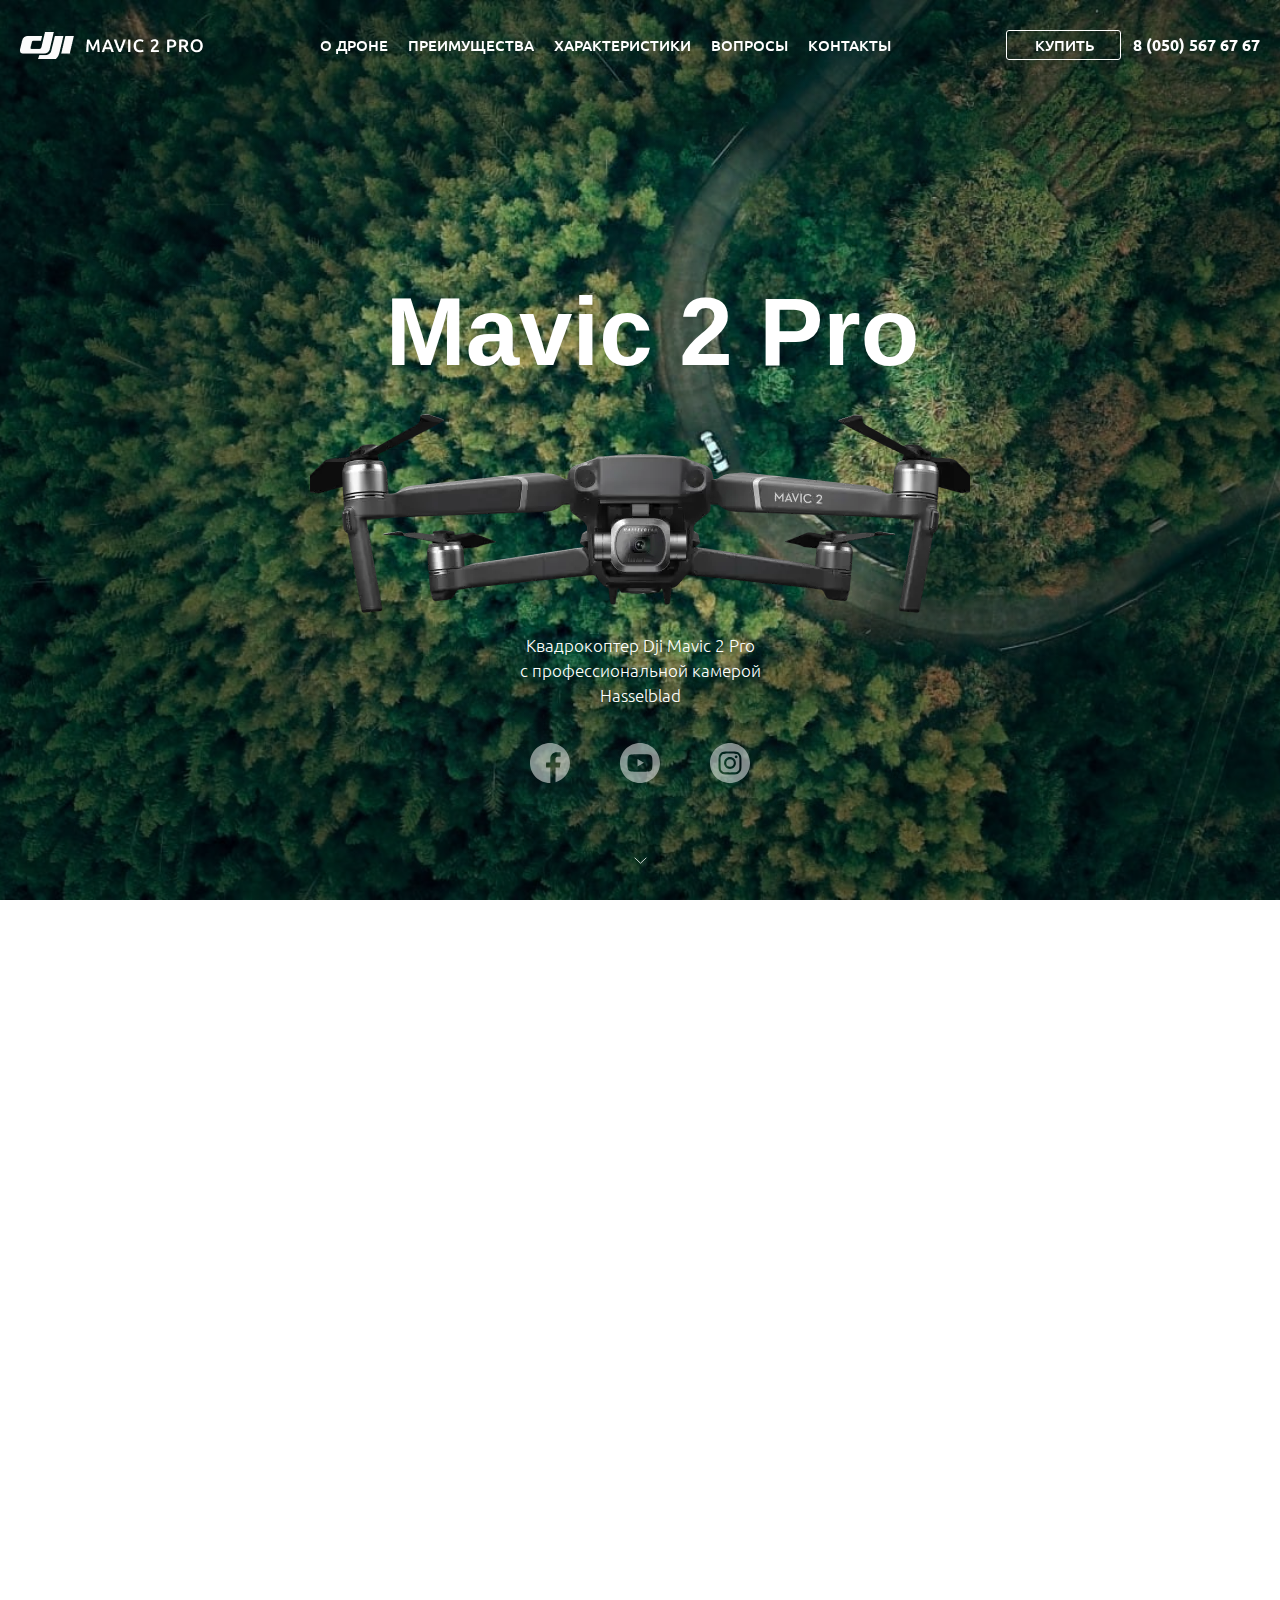
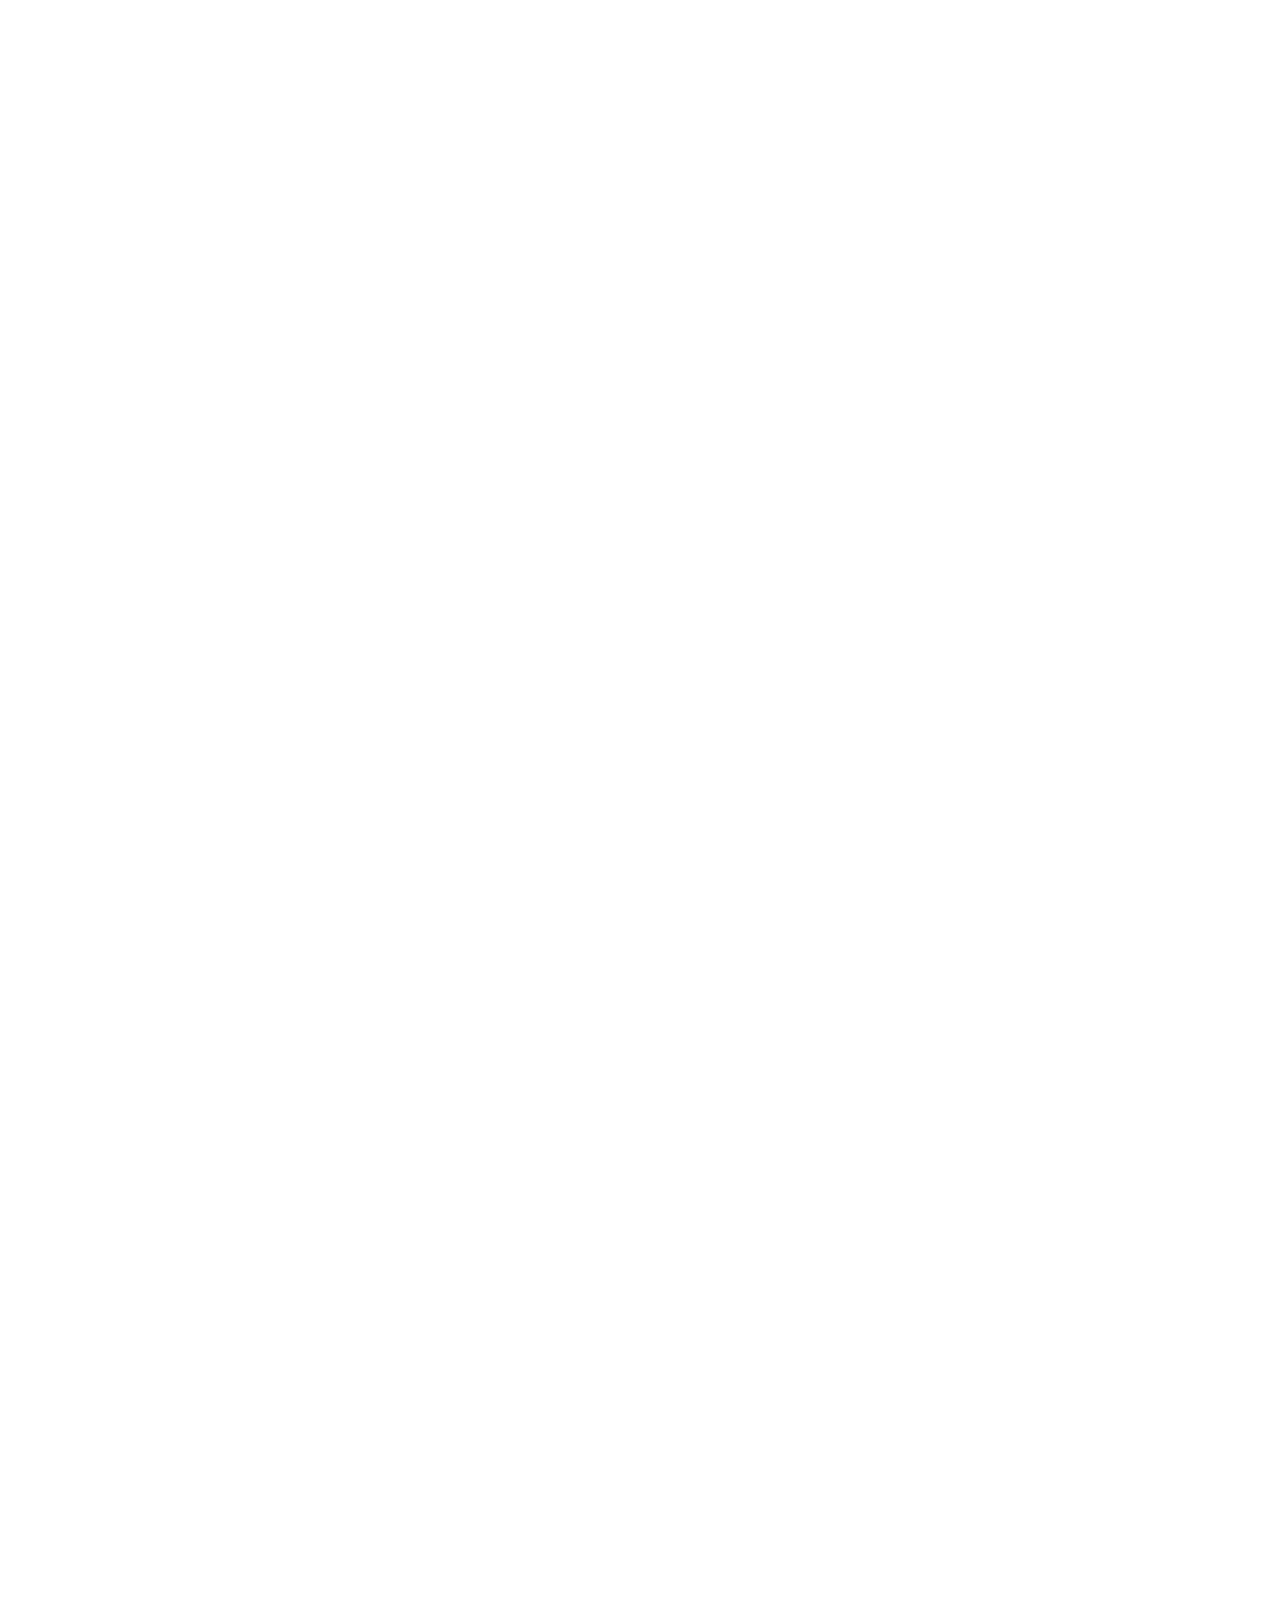
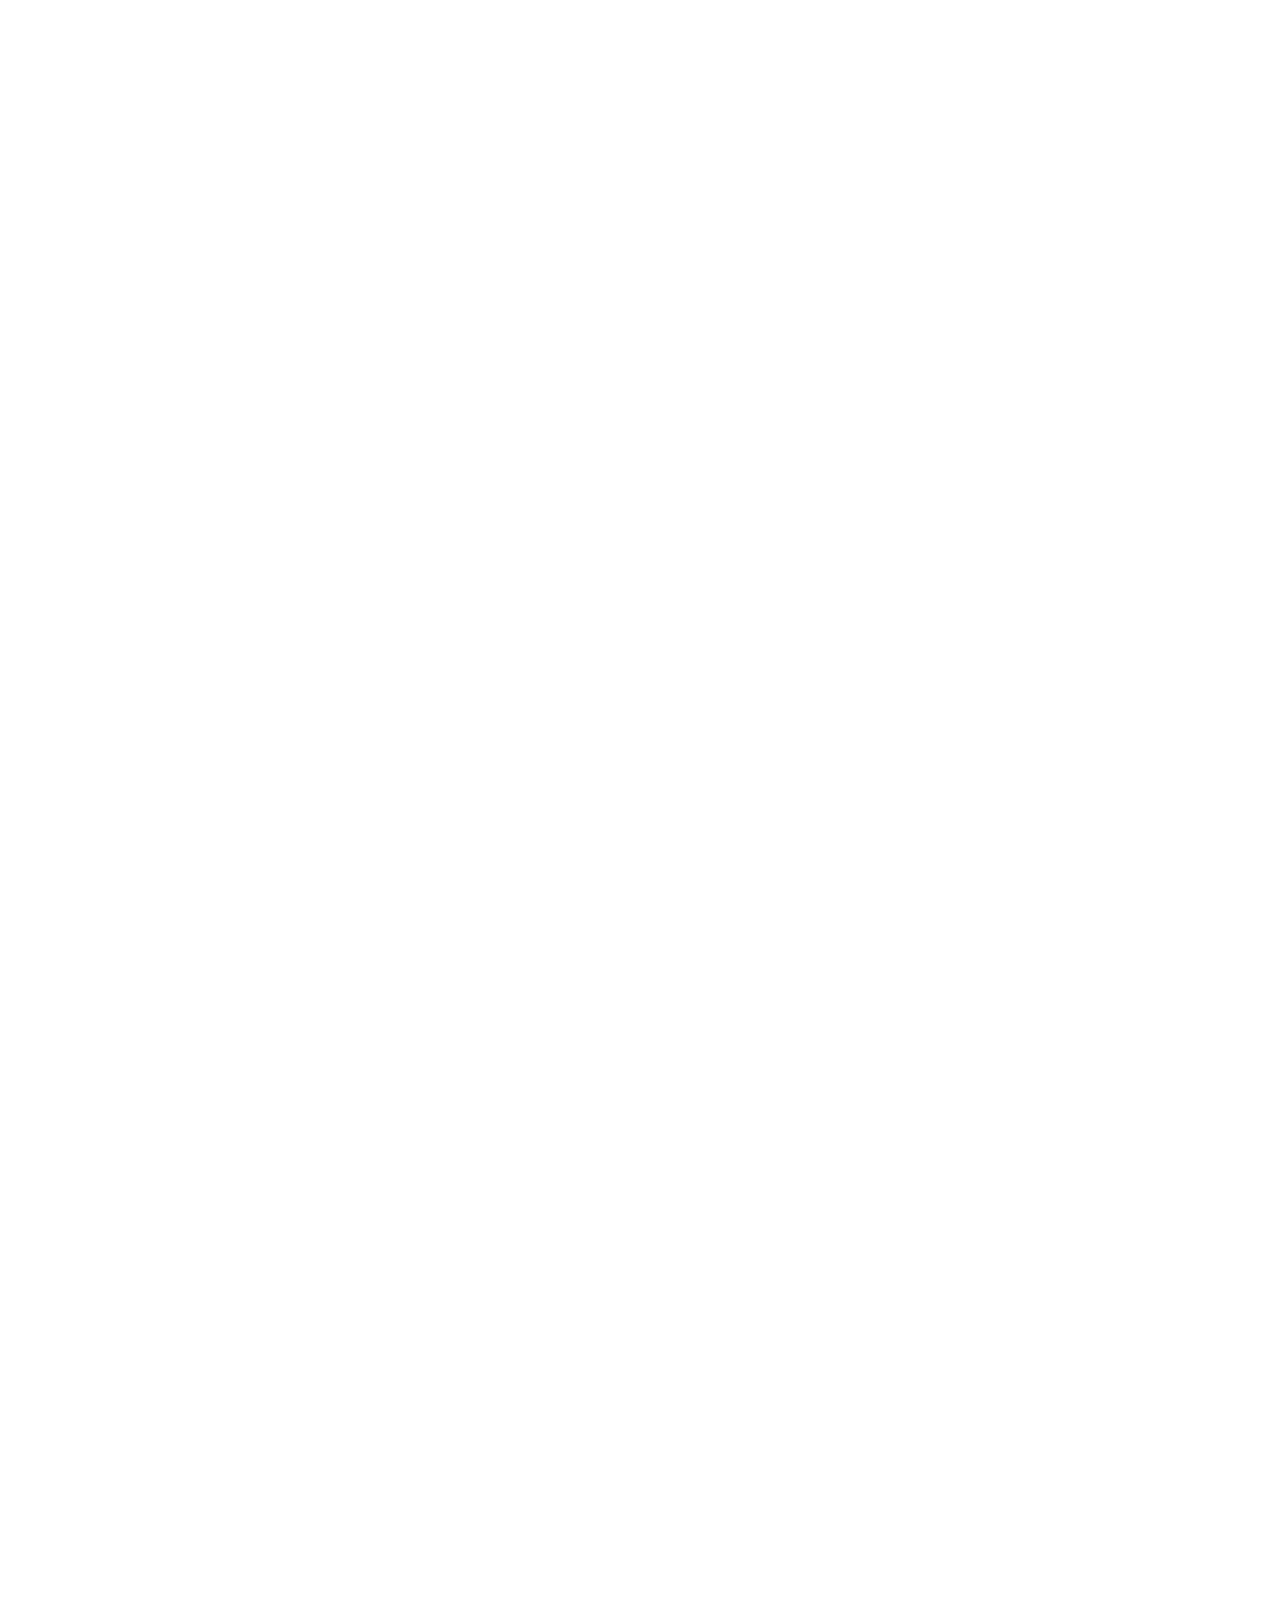
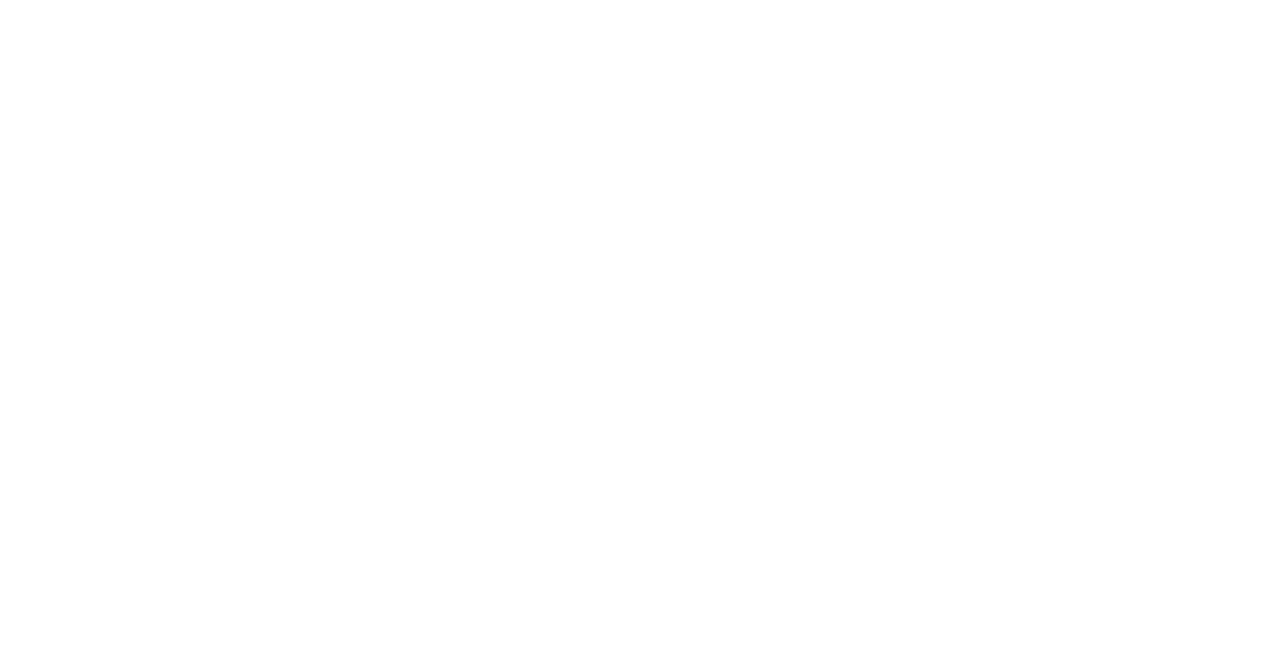
==== commit 8da26f3b: "final desktop v" ====
--- a/index.html
+++ b/index.html
@@ -1,7 +1 @@
-<!DOCTYPE html><html lang="ru"><head><!-- fonts --><link rel="preconnect" href="https://fonts.gstatic.com"><link href="https://fonts.googleapis.com/css2?family=Ubuntu:wght@300;500;700&display=swap" rel="stylesheet"><!-- fonts --><meta charset="UTF-8"><meta http-equiv="X-UA-Compatible" content="IE=edge"><meta name="viewport" content="width=device-width,initial-scale=1"><meta name="robots" content="index, follow, noodp"><meta name="googlebot" content="index, follow"><meta name="google" content="notranslate"><meta name="format-detection" content="telephone=no"><meta name="keywords" content=""><meta name="description" content=""><!-- favicons --><link rel="apple-touch-icon" sizes="180x180" href="assets/img/favicon/apple-touch-icon.png"><link rel="icon" type="image/png" sizes="32x32" href="assets/img/favicon/favicon-32x32.png"><link rel="icon" type="image/png" sizes="16x16" href="assets/img/favicon/favicon-16x16.png"><link rel="manifest" href="assets/img/favicon/site.webmanifest"><link rel="mask-icon" href="assets/img/favicon/safari-pinned-tab.svg" color="#5bbad5"><meta name="msapplication-TileColor" content="#da532c"><meta name="theme-color" content="#ffffff"><title>Mavic</title><link rel="stylesheet" href="assets/css/style.min.css"></head><body><!-- Встраивание svg через sprite html:<a class="social__link" href="#" target="_blank">        <svg class="social__icon">          <use xlink:href="#fb"></use>        </svg>      </a> --><svg style="display: none"><!-- socials --><symbol id="fb" viewBox="0 0 40 40"><g><path d="M40 20C40 8.95599 31.044 0 20 0C8.95599 0 0 8.95599 0 20C0 31.044 8.95599 40 20 40C20.1175 40 20.2344 39.9976 20.3516 39.9954V24.4263H16.0547V19.4186H20.3516V15.7336C20.3516 11.46 22.9605 9.13391 26.7728 9.13391C28.5983 9.13391 30.1675 9.27002 30.625 9.33075V13.7973H27.9962C25.9222 13.7973 25.5206 14.783 25.5206 16.2292V19.4186H30.4797L29.8334 24.4263H25.5206V39.2273C33.8803 36.8307 40 29.129 40 20Z" fill="white"/></g></symbol><symbol id="insta" viewBox="0 0 40 40"><g><path d="M23.8281 20C23.8281 22.1143 22.1143 23.8281 20 23.8281C17.8857 23.8281 16.1719 22.1143 16.1719 20C16.1719 17.8857 17.8857 16.1719 20 16.1719C22.1143 16.1719 23.8281 17.8857 23.8281 20Z" fill="white" fill-opacity="0.5"/><path d="M28.9526 13.2269C28.7686 12.7283 28.475 12.2769 28.0936 11.9064C27.7231 11.525 27.272 11.2314 26.7731 11.0474C26.3684 10.8902 25.7605 10.7031 24.6408 10.6522C23.4296 10.5969 23.0664 10.585 20 10.585C16.9333 10.585 16.5701 10.5966 15.3592 10.6519C14.2395 10.7031 13.6313 10.8902 13.2269 11.0474C12.728 11.2314 12.2766 11.525 11.9064 11.9064C11.525 12.2769 11.2314 12.728 11.0471 13.2269C10.8899 13.6316 10.7028 14.2398 10.6519 15.3595C10.5966 16.5704 10.5847 16.9336 10.5847 20.0003C10.5847 23.0667 10.5966 23.4299 10.6519 24.6411C10.7028 25.7608 10.8899 26.3687 11.0471 26.7734C11.2314 27.2723 11.5247 27.7234 11.9061 28.0939C12.2766 28.4753 12.7277 28.7689 13.2266 28.9529C13.6313 29.1104 14.2395 29.2975 15.3592 29.3484C16.5701 29.4037 16.933 29.4153 19.9997 29.4153C23.0667 29.4153 23.4299 29.4037 24.6405 29.3484C25.7602 29.2975 26.3684 29.1104 26.7731 28.9529C27.7747 28.5666 28.5663 27.775 28.9526 26.7734C29.1098 26.3687 29.2969 25.7608 29.3481 24.6411C29.4034 23.4299 29.415 23.0667 29.415 20.0003C29.415 16.9336 29.4034 16.5704 29.3481 15.3595C29.2972 14.2398 29.1101 13.6316 28.9526 13.2269ZM20 25.8972C16.7429 25.8972 14.1025 23.2571 14.1025 20C14.1025 16.7429 16.7429 14.1028 20 14.1028C23.2568 14.1028 25.8972 16.7429 25.8972 20C25.8972 23.2571 23.2568 25.8972 20 25.8972ZM26.1304 15.2478C25.3693 15.2478 24.7522 14.6307 24.7522 13.8696C24.7522 13.1085 25.3693 12.4915 26.1304 12.4915C26.8915 12.4915 27.5085 13.1085 27.5085 13.8696C27.5082 14.6307 26.8915 15.2478 26.1304 15.2478Z" fill="white" fill-opacity="0.5"/><path d="M20 0C8.95599 0 0 8.95599 0 20C0 31.044 8.95599 40 20 40C31.044 40 40 31.044 40 20C40 8.95599 31.044 0 20 0ZM31.4151 24.7348C31.3596 25.9573 31.1652 26.792 30.8813 27.5226C30.2847 29.0652 29.0652 30.2847 27.5226 30.8813C26.7923 31.1652 25.9573 31.3593 24.7351 31.4151C23.5104 31.4709 23.1192 31.4844 20.0003 31.4844C16.8811 31.4844 16.4902 31.4709 15.2652 31.4151C14.043 31.3593 13.208 31.1652 12.4777 30.8813C11.7111 30.593 11.0172 30.141 10.4434 29.5566C9.85931 28.9832 9.40735 28.2889 9.11896 27.5226C8.83514 26.7923 8.64075 25.9573 8.58521 24.7351C8.52875 23.5101 8.51562 23.1189 8.51562 20C8.51562 16.8811 8.52875 16.4899 8.5849 15.2652C8.64044 14.0427 8.83453 13.208 9.11835 12.4774C9.40674 11.7111 9.85901 11.0168 10.4434 10.4434C11.0168 9.85901 11.7111 9.40704 12.4774 9.11865C13.208 8.83484 14.0427 8.64075 15.2652 8.5849C16.4899 8.52905 16.8811 8.51562 20 8.51562C23.1189 8.51562 23.5101 8.52905 24.7348 8.58521C25.9573 8.64075 26.792 8.83484 27.5226 9.11835C28.2889 9.40674 28.9832 9.85901 29.5569 10.4434C30.141 11.0172 30.5933 11.7111 30.8813 12.4774C31.1655 13.208 31.3596 14.0427 31.4154 15.2652C31.4713 16.4899 31.4844 16.8811 31.4844 20C31.4844 23.1189 31.4713 23.5101 31.4151 24.7348Z" fill="white" fill-opacity="0.5"/></g></symbol><symbol id="yt" viewBox="0 0 40 40"><g><path d="M17.5089 23.4939L24.0146 19.7469L17.5089 16V23.4939Z" fill="white" fill-opacity="0.5"/><path d="M20 0C8.95599 0 0 8.95599 0 20C0 31.044 8.95599 40 20 40C31.044 40 40 31.044 40 20C40 8.95599 31.044 0 20 0ZM32.4969 20.0204C32.4969 20.0204 32.4969 24.0765 31.9824 26.0324C31.694 27.103 30.8499 27.9471 29.7794 28.2352C27.8235 28.75 20 28.75 20 28.75C20 28.75 12.197 28.75 10.2206 28.2147C9.15009 27.9266 8.30597 27.0822 8.01758 26.0117C7.50275 24.0765 7.50275 20 7.50275 20C7.50275 20 7.50275 15.9442 8.01758 13.9883C8.30566 12.9178 9.17053 12.0529 10.2206 11.7648C12.1765 11.25 20 11.25 20 11.25C20 11.25 27.8235 11.25 29.7794 11.7853C30.8499 12.0734 31.694 12.9178 31.9824 13.9883C32.5177 15.9442 32.4969 20.0204 32.4969 20.0204Z" fill="white" fill-opacity="0.5"/></g></symbol><!-- socials -->	<!-- lines --><symbol id="line-1" viewBox="0 0 247 47"><g><path opacity="0.37" d="M246 41.3299C112.088 67.1402 156.11 -22.7031 1 7.15601" stroke="#E6E6E6" stroke-width="1.5" stroke-dasharray="9 4"/></g></symbol><symbol id="line-2" viewBox="0 0 465 64"><g><path opacity="0.37" d="M1.5 63.5C22 32.5 74 5.93359 179.5 15C285 24.0664 363.5 69 464.5 1" stroke="#E6E6E6" stroke-width="1.5" stroke-dasharray="9 4"/></g></symbol><symbol id="line-3" viewBox="0 0 256 41"><g><path opacity="0.37" d="M255 34.9787C120.193 60.6914 157.148 -22.209 1.00001 7.53705" stroke="#E6E6E6" stroke-width="1.5" stroke-dasharray="9 4"/></g></symbol><!-- lines -->	<!-- arrows --><symbol id="arrow-down" viewBox="0 0 17 9"><g><path d="M1 1L8.5 8L16 1" stroke="white"/></g></symbol><symbol id="arrow-left" viewBox="0 0 10 18"><g><path d="M9.21839 1L1 9L9.21839 17" stroke="white"/></g></symbol><symbol id="arrow-right" viewBox="0 0 10 18"><g><path d="M0.78161 17L9 9L0.78161 1" stroke="black"/></g></symbol><symbol id="arrow-questions" viewBox="0 0 20 13"><g><path d="M9.6013 12.7995L0.166606 1.19008C-0.0555352 0.916736 -0.0555352 0.478353 0.166606 0.205009C0.388746 -0.0683362 0.74501 -0.0683362 0.96715 0.205009L9.99948 11.3193L19.0318 0.205009C19.2539 -0.0683362 19.6102 -0.0683362 19.8323 0.205009C19.9413 0.339102 20 0.519613 20 0.694966C20 0.87032 19.9455 1.05083 19.8323 1.18492L10.3977 12.7943C10.1797 13.0677 9.81925 13.0677 9.6013 12.7995Z" fill="#5E5E57"/></g></symbol><!-- arrows --></svg><header class="header"><div class="container"><div class="header__inner"><a class="logo" href="#"><picture class="logo__img"><source srcset="/assets/img/logo_mobile.png" media="(max-width: 768px)"><img src="/assets/img/logo_desktop.png" alt=""></picture></a><nav class="menu"><ul class="menu__list"><li class="menu__list-item"><a class="menu__list-link" href="#">О ДРОНЕ</a></li><li class="menu__list-item"><a class="menu__list-link" href="#">ПРЕИМУЩЕСТВА</a></li><li class="menu__list-item"><a class="menu__list-link" href="#">ХАРАКТЕРИСТИКИ</a></li><li class="menu__list-item"><a class="menu__list-link" href="#">ВОПРОСЫ</a></li><li class="menu__list-item"><a class="menu__list-link" href="#">КОНТАКТЫ</a></li></ul></nav><div class="header__info"><button class="header__btn">КУПИТЬ</button> <a class="header__phone" href="tel:80505676767">8 (050) 567 67 67</a></div></div><!-- header inner--></div><!-- container --></header><section class="page-section top" id="top"><div class="container"><div class="top__inner"><h1 class="title top__title">Mavic 2 Pro</h1><picture><source srcset="assets/img/drone.webp" type="image/webp"><img class="top__img" src="assets/img/drone.png" alt=""></picture><p class="top__text">Квадрокоптер Dji Mavic 2 Pro с профессиональной камерой Hasselblad</p><ul class="top__social-list"><li class="top__social-item"><a class="top__social-link" href="#"><picture><source srcset="assets/img/facebook.svg" type="image/webp"><img class="top__social-img" src="assets/img/facebook.svg" alt=""></picture></a></li><li class="top__social-item"><a class="top__social-link" href="#"><picture><source srcset="assets/img/youtube.svg" type="image/webp"><img class="top__social-img" src="assets/img/youtube.svg" alt=""></picture></a></li><li class="top__social-item"><a class="top__social-link" href="#"><picture><source srcset="assets/img/instagram.svg" type="image/webp"><img class="top__social-img" src="assets/img/instagram.svg" alt=""></picture></a></li></ul><!-- top__social-list --></div><!-- top__inner --></div><!-- container --><div class="scroll__btn"><a href="#products"><svg class="arrow arrow-down"><use xlink:href="#arrow-down"></use></svg></a></div></section><!-- top --><section class="page-section products" id="products"><div class="container"><h3 class="title products__title">Что такое Mavic 2 Pro?</h3><div class="products__inner"><div class="products__text"><p>Дрон Mavic 2 Pro - это инженерное чудо, идеальное для аэросъемки. Дрон обладает всеми лучшими технологиями DJI, он преобразит мир аэросъемки.</p><p>Mavic 2 Pro оснащен совершенно новой камерой Hasselblad L1D-20c. Камера L1D-20c работает по уникальной технологии Hasselblad Natural Colour Solution (HNCS)5, позволяющей пользователям делать великолепные снимки с воздуха с разрешением в 20 мегапикселей и потрясающими цветами.</p></div><div class="products__slider-box"><p class="products__slider-text">Лучшая беспилотная технология аэросъемки</p><div class="products__slider"><div class="products__slider-item"><picture><source srcset="assets/img/slider-1.webp" type="image/webp"><img class="products__slide-img" src="assets/img/slider-1.jpg"></picture></div><div class="products__slider-item"><picture><source srcset="assets/img/slider-2.webp" type="image/webp"><img class="products__slide-img" src="assets/img/slider-2.jpg"></picture></div><div class="products__slider-item"><picture><source srcset="assets/img/slider-3.webp" type="image/webp"><img class="products__slide-img" src="assets/img/slider-3.jpg"></picture></div><div class="products__slider-item"><picture><source srcset="assets/img/slider-4.webp" type="image/webp"><img class="products__slide-img" src="assets/img/slider-4.jpg"></picture></div><div class="products__slider-item"><picture><source srcset="assets/img/slider-5.webp" type="image/webp"><img class="products__slide-img" src="assets/img/slider-5.jpg"></picture></div><div class="products__slider-item"><picture><source srcset="assets/img/slider-6.webp" type="image/webp"><img class="products__slide-img" src="assets/img/slider-6.jpg"></picture></div></div></div></div><!-- products__inner --><div class="scroll__btn"><a href="#benefits"><svg class="arrow arrow-down"><use xlink:href="#arrow-down"></use></svg></a></div></div><!-- container --></section><!-- products --><section class="page-section benefits" id="benefits"><div class="container"><h3 class="title benefits__title">Преимущества</h3><div class="benefits__items"><div class="benefits__item"><div class="benefits__num">1</div><div class="benefits__img"><picture><source srcset="assets/img/benefits-1.webp" type="image/webp"><img src="assets/img/benefits-1.jpg" alt=""></picture></div><div class="benefits__info"><h4 class="benefits__info-title">Интеллектуальные режимы</h4><p class="benefits__text">Mavic 2 унаследовал 6 стандартных режимов интеллектуальной съемки QuickShot:Roket/Dronie/Circle/Helix/Boomerang/Asteroid.</p></div></div><!-- benefits__item --><div class="benefits__item"><div class="benefits__num">2</div><div class="benefits__img"><picture><source srcset="assets/img/benefits-2.webp" type="image/webp"><img src="assets/img/benefits-2.jpg" alt=""></picture></div><div class="benefits__info"><h4 class="benefits__info-title">Active Track 2.0</h4><p class="benefits__text">Усовершенствованный режим второго поколения распознаёт и отслеживает объекты ещё точнее, быстрее и умнее.</p></div></div><!-- benefits__item --><div class="benefits__item"><div class="benefits__num">3</div><div class="benefits__img"><picture><source srcset="assets/img/benefits-3.webp" type="image/webp"><img src="assets/img/benefits-3.jpg" alt=""></picture></div><div class="benefits__info"><h4 class="benefits__info-title">Панорамная съемка</h4><p class="benefits__text">Mavic 2 поддерживает 4 режима панорамной съёмки: сферическая, 180 градусов, горизонтальная, вертикальная</p></div></div><!-- benefits__item --><div class="benefits__item"><div class="benefits__num">4</div><div class="benefits__img"><picture><source srcset="assets/img/benefits-4.webp" type="image/webp"><img src="assets/img/benefits-4.jpg" alt=""></picture></div><div class="benefits__info"><h4 class="benefits__info-title">Крутая камера!</h4><p class="benefits__text">Технология Hyperlapse в четырёх режимах исполнения. Улучшенный фото режим HDR Функция HyperLight для съёмки в условиях слабого освещения 4К съёмка</p></div></div><!-- benefits__item --></div><!-- benefits__items --></div><!-- container --><div class="scroll__btn"><a href="#specification"><svg class="arrow arrow-down"><use xlink:href="#arrow-down"></use></svg></a></div></section><section class="page-section specification" id="specification"><div class="container"><h3 class="title specification__title">Характеристики</h3><div class="specification__inner"><div class="specification__item"><div class="specification__box"><h4 class="specification__box-title">Dlog-M 10 бит</h4><p class="specification__box-text">Mavic 2 Pro поддерживает цветовой профиль Dlog-M 10 бит с более широким динамическим диапазоном, дающим больше возможностей для цветокоррекции.</p></div><div class="specification__box"><h4 class="specification__box-title">Камера Hasselblad</h4><p class="specification__box-text">Камера Hasselblad L1D-20С известны эргономичным дизайном и превосходным качеством изображений.</p></div></div><div class="specification__item"><picture><source srcset="assets/img/drone.webp" type="image/webp"><img class="specification__img" src="assets/img/drone.png" alt=""></picture></div><div class="specification__item"><div class="specification__box"><h4 class="specification__box-title">Матрица CMOS 1</h4><p class="specification__box-text">Зона активной работы новой 1-дюймовой матрицы CMOS в четыре раза превышает показатели Mavic Pro</p></div><div class="specification__box"><h4 class="specification__box-title">Видео HDR</h4><p class="specification__box-text">Благодаря поддержке видео 4K HDR 10 бит, Mavic 2 Pro можно подсоединить к совместимому с HLG 4K ТВ и просматривать запись в полном цветовом спектре</p></div></div></div><!-- specification__inner --></div><!-- container --><div class="scroll__btn"><a href="#questions"><svg class="arrow arrow-down"><use xlink:href="#arrow-down"></use></svg></a></div></section><section class="page-section questions" id="questions"><div class="container"><h3 class="title questions__title">Остались вопросы?</h3><div class="questions__items"><div class="questions__item"><h4 class="questions__item-title">Какие отличия между Mavic 2 Pro и Mavic 2 Zoom?</h4><p class="questions__item-text">В Mavic 2 улучшены практически все аспекты: камера, передача видеосигнала, полётное время, скорость, уровень шума, обнаружение препятствий в нескольких направлениях, интеллектуальные функции и уникальная функция Hyperlapse (гиперлапс).</p></div><!-- Q item--><div class="questions__item"><h4 class="questions__item-title">Чем Mavic 2 лучше Mavic Pro?</h4><p class="questions__item-text">В Mavic 2 улучшены практически все аспекты: камера, передача видеосигнала, полётное время, скорость, уровень шума, обнаружение препятствий в нескольких направлениях, интеллектуальные функции и уникальная функция Hyperlapse (гиперлапс).</p></div><!-- Q item--><div class="questions__item"><h4 class="questions__item-title">Можно ли подключить Mavic 2 к очкам DJI Goggles?</h4><p class="questions__item-text">В Mavic 2 улучшены практически все аспекты: камера, передача видеосигнала, полётное время, скорость, уровень шума, обнаружение препятствий в нескольких направлениях, интеллектуальные функции и уникальная функция Hyperlapse (гиперлапс).</p></div><!-- Q item--><div class="questions__item"><h4 class="questions__item-title">Является ли Mavic 2 водонепроницаемым？</h4><p class="questions__item-text">В Mavic 2 улучшены практически все аспекты: камера, передача видеосигнала, полётное время, скорость, уровень шума, обнаружение препятствий в нескольких направлениях, интеллектуальные функции и уникальная функция Hyperlapse (гиперлапс).</p></div><!-- Q item --></div><!-- questions__items--></div><!-- container --><div class="scroll__btn"><a href="#contacts"><svg class="arrow arrow-down"><use xlink:href="#arrow-down"></use></svg></a></div></section><section class="page-section contacts" id="contacts"><div class="container"><h3 class="title contacts__title">Контакты</h3><div class="contacts__inner"><div class="contacts__info"><div class="contacts__info-box"><p class="contacts__info-title">Киев</p><a class="contacts__info-phone" href="tel:+70505676767">+8 (050) 567– 67 – 67</a> <a class="contacts__info-email" href="mailto:dgi.mavic2pro.kiev@mail.ru">dgi.mavic2pro.kiev@mail.ru</a></div><!-- contacts__info-box --><div class="contacts__info-box"><p class="contacts__info-title">Москва</p><a class="contacts__info-phone" href="tel:+74995676767">+7 (499) 567– 67 – 67</a> <a class="contacts__info-email" href="mailto:dgi.mavic2pro.moscow@mail.ru">dgi.mavic2pro.moscow@mail.ru</a></div><!-- contacts__info-box --><div class="contacts__info-box"><p class="contacts__info-title">Минск</p><a class="contacts__info-phone" href="tel:+375175676767">+3 (7517) 567– 67 – 67</a> <a class="contacts__info-email" href="mailto:dgi.mavic2pro.minsk@mail.ru">dgi.mavic2pro.minsk@mail.ru</a></div><!-- contacts__info-box --></div><div class="contacts__form"><form><h4 class="contacts__form-title">Остались вопросы?</h4><p class="contacts__form-text">Мы обязательно свяжемся с вами в течение двух рабочих дней</p><div class="contacts__form-line"><input class="contacts__form-input" type="text" placeholder="Ваше имя"> <input class="contacts__form-input" type="email" placeholder="Ваше email"></div><textarea class="contacts__form-area" placeholder="Что вас интересует?"></textarea> <button class="contacts__form-btn">ОТПРАВИТЬ</button></form></div><ul class="contacts__social-list"><li class="contacts__social-item"><a class="contacts__social-link" href="#"><picture><source srcset="assets/img/facebook.svg" type="image/webp"><img class="contacts__social-img" src="assets/img/facebook.svg" alt=""></picture></a></li><li class="contacts__social-item"><a class="contacts__social-link" href="#"><picture><source srcset="assets/img/youtube.svg" type="image/webp"><img class="contacts__social-img" src="assets/img/youtube.svg" alt=""></picture></a></li><li class="contacts__social-item"><a class="contacts__social-link" href="#"><picture><source srcset="assets/img/instagram.svg" type="image/webp"><img class="contacts__social-img" src="assets/img/instagram.svg" alt=""></picture></a></li></ul></div><!-- contacts__inner --></div><!-- container --><div class="scroll__btn"><a href="#top"><div class="arrow-up"><svg class="arrow arrow-down"><use xlink:href="#arrow-down"></use></svg></div></a></div></section><footer class="footer"><div class="container"><p class="footer__copy">© DJI, 2020</p></div></footer><!-- <footer class="footer">-  <div class="container">-    <p class="footer__copy">-      © DJI, 2020-    </p>-  </div>-</footer> --><!--  --><script src="https://ajax.googleapis.com/ajax/libs/jquery/3.6.0/jquery.min.js"></script><script src="assets/js/app.min.js"></script></body></html>+<!DOCTYPE html><html lang="ru"><head><!-- fonts --><link rel="preconnect" href="https://fonts.gstatic.com"><link href="https://fonts.googleapis.com/css2?family=Ubuntu:wght@300;400;500;700&display=swap" rel="stylesheet"><!-- fonts --><meta charset="UTF-8"><meta http-equiv="X-UA-Compatible" content="IE=edge"><meta name="viewport" content="width=device-width,initial-scale=1"><meta name="robots" content="index, follow, noodp"><meta name="googlebot" content="index, follow"><meta name="google" content="notranslate"><meta name="format-detection" content="telephone=no"><meta name="keywords" content=""><meta name="description" content=""><!-- favicons --><link rel="apple-touch-icon" sizes="180x180" href="assets/img/favicon/apple-touch-icon.png"><link rel="icon" type="image/png" sizes="32x32" href="assets/img/favicon/favicon-32x32.png"><link rel="icon" type="image/png" sizes="16x16" href="assets/img/favicon/favicon-16x16.png"><link rel="manifest" href="assets/img/favicon/site.webmanifest"><link rel="mask-icon" href="assets/img/favicon/safari-pinned-tab.svg" color="#5bbad5"><meta name="msapplication-TileColor" content="#da532c"><meta name="theme-color" content="#ffffff"><title>Mavic2Pro</title><link rel="stylesheet" href="assets/css/style.min.css"></head><body><!-- Встраивание svg через sprite html:<a class="social__link" href="#" target="_blank">        <svg class="social__icon">          <use xlink:href="#fb"></use>        </svg>      </a> --><svg style="display: none"><!-- socials --><symbol id="fb" viewBox="0 0 40 40"><g><path d="M40 20C40 8.95599 31.044 0 20 0C8.95599 0 0 8.95599 0 20C0 31.044 8.95599 40 20 40C20.1175 40 20.2344 39.9976 20.3516 39.9954V24.4263H16.0547V19.4186H20.3516V15.7336C20.3516 11.46 22.9605 9.13391 26.7728 9.13391C28.5983 9.13391 30.1675 9.27002 30.625 9.33075V13.7973H27.9962C25.9222 13.7973 25.5206 14.783 25.5206 16.2292V19.4186H30.4797L29.8334 24.4263H25.5206V39.2273C33.8803 36.8307 40 29.129 40 20Z"/></g></symbol><symbol id="insta" viewBox="0 0 40 40"><g><path d="M23.8281 20C23.8281 22.1143 22.1143 23.8281 20 23.8281C17.8857 23.8281 16.1719 22.1143 16.1719 20C16.1719 17.8857 17.8857 16.1719 20 16.1719C22.1143 16.1719 23.8281 17.8857 23.8281 20Z"/><path d="M28.9526 13.2269C28.7686 12.7283 28.475 12.2769 28.0936 11.9064C27.7231 11.525 27.272 11.2314 26.7731 11.0474C26.3684 10.8902 25.7605 10.7031 24.6408 10.6522C23.4296 10.5969 23.0664 10.585 20 10.585C16.9333 10.585 16.5701 10.5966 15.3592 10.6519C14.2395 10.7031 13.6313 10.8902 13.2269 11.0474C12.728 11.2314 12.2766 11.525 11.9064 11.9064C11.525 12.2769 11.2314 12.728 11.0471 13.2269C10.8899 13.6316 10.7028 14.2398 10.6519 15.3595C10.5966 16.5704 10.5847 16.9336 10.5847 20.0003C10.5847 23.0667 10.5966 23.4299 10.6519 24.6411C10.7028 25.7608 10.8899 26.3687 11.0471 26.7734C11.2314 27.2723 11.5247 27.7234 11.9061 28.0939C12.2766 28.4753 12.7277 28.7689 13.2266 28.9529C13.6313 29.1104 14.2395 29.2975 15.3592 29.3484C16.5701 29.4037 16.933 29.4153 19.9997 29.4153C23.0667 29.4153 23.4299 29.4037 24.6405 29.3484C25.7602 29.2975 26.3684 29.1104 26.7731 28.9529C27.7747 28.5666 28.5663 27.775 28.9526 26.7734C29.1098 26.3687 29.2969 25.7608 29.3481 24.6411C29.4034 23.4299 29.415 23.0667 29.415 20.0003C29.415 16.9336 29.4034 16.5704 29.3481 15.3595C29.2972 14.2398 29.1101 13.6316 28.9526 13.2269ZM20 25.8972C16.7429 25.8972 14.1025 23.2571 14.1025 20C14.1025 16.7429 16.7429 14.1028 20 14.1028C23.2568 14.1028 25.8972 16.7429 25.8972 20C25.8972 23.2571 23.2568 25.8972 20 25.8972ZM26.1304 15.2478C25.3693 15.2478 24.7522 14.6307 24.7522 13.8696C24.7522 13.1085 25.3693 12.4915 26.1304 12.4915C26.8915 12.4915 27.5085 13.1085 27.5085 13.8696C27.5082 14.6307 26.8915 15.2478 26.1304 15.2478Z"/><path d="M20 0C8.95599 0 0 8.95599 0 20C0 31.044 8.95599 40 20 40C31.044 40 40 31.044 40 20C40 8.95599 31.044 0 20 0ZM31.4151 24.7348C31.3596 25.9573 31.1652 26.792 30.8813 27.5226C30.2847 29.0652 29.0652 30.2847 27.5226 30.8813C26.7923 31.1652 25.9573 31.3593 24.7351 31.4151C23.5104 31.4709 23.1192 31.4844 20.0003 31.4844C16.8811 31.4844 16.4902 31.4709 15.2652 31.4151C14.043 31.3593 13.208 31.1652 12.4777 30.8813C11.7111 30.593 11.0172 30.141 10.4434 29.5566C9.85931 28.9832 9.40735 28.2889 9.11896 27.5226C8.83514 26.7923 8.64075 25.9573 8.58521 24.7351C8.52875 23.5101 8.51562 23.1189 8.51562 20C8.51562 16.8811 8.52875 16.4899 8.5849 15.2652C8.64044 14.0427 8.83453 13.208 9.11835 12.4774C9.40674 11.7111 9.85901 11.0168 10.4434 10.4434C11.0168 9.85901 11.7111 9.40704 12.4774 9.11865C13.208 8.83484 14.0427 8.64075 15.2652 8.5849C16.4899 8.52905 16.8811 8.51562 20 8.51562C23.1189 8.51562 23.5101 8.52905 24.7348 8.58521C25.9573 8.64075 26.792 8.83484 27.5226 9.11835C28.2889 9.40674 28.9832 9.85901 29.5569 10.4434C30.141 11.0172 30.5933 11.7111 30.8813 12.4774C31.1655 13.208 31.3596 14.0427 31.4154 15.2652C31.4713 16.4899 31.4844 16.8811 31.4844 20C31.4844 23.1189 31.4713 23.5101 31.4151 24.7348Z"/></g></symbol><symbol id="yt" viewBox="0 0 40 40"><g><path d="M17.5089 23.4939L24.0146 19.7469L17.5089 16V23.4939Z"/><path d="M20 0C8.95599 0 0 8.95599 0 20C0 31.044 8.95599 40 20 40C31.044 40 40 31.044 40 20C40 8.95599 31.044 0 20 0ZM32.4969 20.0204C32.4969 20.0204 32.4969 24.0765 31.9824 26.0324C31.694 27.103 30.8499 27.9471 29.7794 28.2352C27.8235 28.75 20 28.75 20 28.75C20 28.75 12.197 28.75 10.2206 28.2147C9.15009 27.9266 8.30597 27.0822 8.01758 26.0117C7.50275 24.0765 7.50275 20 7.50275 20C7.50275 20 7.50275 15.9442 8.01758 13.9883C8.30566 12.9178 9.17053 12.0529 10.2206 11.7648C12.1765 11.25 20 11.25 20 11.25C20 11.25 27.8235 11.25 29.7794 11.7853C30.8499 12.0734 31.694 12.9178 31.9824 13.9883C32.5177 15.9442 32.4969 20.0204 32.4969 20.0204Z"/></g></symbol><!-- socials -->	<!-- lines --><symbol id="line-1" viewBox="0 0 247 47"><g><path opacity="0.37" d="M246 41.3299C112.088 67.1402 156.11 -22.7031 1 7.15601" stroke="#E6E6E6" stroke-width="1.5" stroke-dasharray="9 4"/></g></symbol><symbol id="line-2" viewBox="0 0 465 64"><g><path opacity="0.37" d="M1.5 63.5C22 32.5 74 5.93359 179.5 15C285 24.0664 363.5 69 464.5 1" stroke="#E6E6E6" stroke-width="1.5" stroke-dasharray="9 4"/></g></symbol><symbol id="line-3" viewBox="0 0 256 41"><g><path opacity="0.37" d="M255 34.9787C120.193 60.6914 157.148 -22.209 1.00001 7.53705" stroke="#E6E6E6" stroke-width="1.5" stroke-dasharray="9 4"/></g></symbol><!-- lines -->	<!-- arrows --><symbol id="arrow-down" viewBox="0 0 17 9"><g><path d="M1 1L8.5 8L16 1" stroke="white"/></g></symbol><symbol id="arrow-left" viewBox="0 0 10 18" fill="none"><g><path d="M9.21839 1L1 9L9.21839 17"/></g></symbol><symbol id="arrow-right" viewBox="0 0 10 18" fill="none"><g><path d="M0.78161 17L9 9L0.78161 1"/></g></symbol><symbol id="arrow-questions" viewBox="0 0 20 13"><g><path d="M9.6013 12.7995L0.166606 1.19008C-0.0555352 0.916736 -0.0555352 0.478353 0.166606 0.205009C0.388746 -0.0683362 0.74501 -0.0683362 0.96715 0.205009L9.99948 11.3193L19.0318 0.205009C19.2539 -0.0683362 19.6102 -0.0683362 19.8323 0.205009C19.9413 0.339102 20 0.519613 20 0.694966C20 0.87032 19.9455 1.05083 19.8323 1.18492L10.3977 12.7943C10.1797 13.0677 9.81925 13.0677 9.6013 12.7995Z" fill="#5E5E57"/></g></symbol><!-- arrows --></svg><header class="header"><div class="container"><div class="header__inner"><a class="logo" href="#top"><picture class="logo__img"><source srcset="/assets/img/logo_mobile.png" media="(max-width: 768px)"><img src="/assets/img/logo_desktop.png" alt=""></picture></a><nav class="menu"><ul class="menu__list"><li class="menu__list-item"><a class="menu__list-link" href="#products">О ДРОНЕ</a></li><li class="menu__list-item"><a class="menu__list-link" href="#benefits">ПРЕИМУЩЕСТВА</a></li><li class="menu__list-item"><a class="menu__list-link" href="#specification">ХАРАКТЕРИСТИКИ</a></li><li class="menu__list-item"><a class="menu__list-link" href="#questions">ВОПРОСЫ</a></li><li class="menu__list-item"><a class="menu__list-link" href="#contacts">КОНТАКТЫ</a></li></ul></nav><div class="header__info"><button class="header__btn">КУПИТЬ</button> <a class="header__phone" href="tel:80505676767">8 (050) 567 67 67</a></div></div><!-- header inner--></div><!-- container --></header><section class="page-section top" id="top"><div class="page-section__wrapper top__wrapper"><div class="container"><div class="top__inner"><h1 class="title top__title">Mavic 2 Pro</h1><picture><source srcset="/assets/img/drone.webp" type="image/webp"><img class="top__img" src="/assets/img/drone.png" alt=""></picture><p class="top__text">Квадрокоптер Dji Mavic 2 Pro<br>с профессиональной камерой Hasselblad</p><ul class="top__social-list"><li class="top__social-item"><a class="top__social-link" href="#"><svg class="social__icon"><use xlink:href="#fb"></use></svg></a></li><li class="top__social-item"><a class="top__social-link" href="#"><svg class="social__icon"><use xlink:href="#yt"></use></svg></a></li><li class="top__social-item"><a class="top__social-link" href="#"><svg class="social__icon"><use xlink:href="#insta"></use></svg></a></li></ul><!-- top__social-list --></div><!-- top__inner --></div><!-- container --><div class="scroll__btn"><a href="#products"><svg class="arrow arrow-down"><use xlink:href="#arrow-down"></use></svg></a></div></div><!-- top__wrapper --></section><!-- top --><section class="page-section products" id="products"><div class="page-section__wrapper"><div class="container"><h3 class="title products__title">Что такое Mavic 2 Pro?</h3><div class="products__inner"><div class="products__text"><p class="products__text-paragraph">Дрон Mavic 2 Pro - это инженерное чудо, идеальное для аэросъемки. Дрон обладает всеми лучшими технологиями DJI, он преобразит мир аэросъемки.</p><p class="products__text-paragraph">Mavic 2 Pro оснащен совершенно новой камерой Hasselblad L1D-20c. Камера L1D-20c работает по уникальной технологии Hasselblad Natural Colour Solution (HNCS)5, позволяющей пользователям делать великолепные снимки с воздуха с разрешением в 20 мегапикселей и потрясающими цветами.</p></div><div class="products__slider-box"><p class="products__slider-text">Лучшая беспилотная технология аэросъемки</p><div class="products__slider"><div class="products__slider-item"><picture><source srcset="assets/img/slider-1.webp" type="image/webp"><img class="products__slider-img" src="assets/img/slider-1.jpg"></picture></div><div class="products__slider-item"><picture><source srcset="assets/img/slider-2.webp" type="image/webp"><img class="products__slider-img" src="assets/img/slider-2.jpg"></picture></div><div class="products__slider-item"><picture><source srcset="assets/img/slider-3.webp" type="image/webp"><img class="products__slider-img" src="assets/img/slider-3.jpg"></picture></div><div class="products__slider-item"><picture><source srcset="assets/img/slider-4.webp" type="image/webp"><img class="products__slider-img" src="assets/img/slider-4.jpg"></picture></div><div class="products__slider-item"><picture><source srcset="assets/img/slider-5.webp" type="image/webp"><img class="products__slider-img" src="assets/img/slider-5.jpg"></picture></div><div class="products__slider-item"><picture><source srcset="assets/img/slider-6.webp" type="image/webp"><img class="products__slider-img" src="assets/img/slider-6.jpg"></picture></div></div><!-- products__slider --> <button class="slider-btn slider-btn__left"><svg class="slider-arrow slider-arrow__left"><use xlink:href="#arrow-left"></use></svg></button> <button class="slider-btn slider-btn__right"><svg class="slider-arrow slider-arrow__right"><use xlink:href="#arrow-right"></use></svg></button></div><!-- products__slider-box --></div><!-- products__inner --></div><!-- container --><div class="scroll__btn"><a href="#benefits"><svg class="arrow arrow-down"><use xlink:href="#arrow-down"></use></svg></a></div></div><!-- page-section__wrapper --></section><!-- products --><section class="page-section benefits" id="benefits"><div class="page-section__wrapper"><div class="container"><h3 class="title benefits__title">Преимущества</h3><div class="benefits__items"><div class="benefits__item"><div class="benefits__num">1</div><div class="benefits__img"><picture><source srcset="assets/img/benefits-1.webp" type="image/webp"><img src="assets/img/benefits-1.jpg" alt=""></picture></div><div class="benefits__info"><h4 class="benefits__info-title">Интеллектуальные<br>режимы</h4><p class="benefits__info-text">Mavic 2 унаследовал 6 стандартных режимов интеллектуальной съемки QuickShot:Roket/ Dronie/ Circle/ Helix/ Boomerang/ Asteroid.</p></div></div><!-- benefits__item --><div class="benefits__item"><div class="benefits__num">2</div><div class="benefits__img"><picture><source srcset="assets/img/benefits-2.webp" type="image/webp"><img src="assets/img/benefits-2.jpg" alt=""></picture></div><div class="benefits__info"><h4 class="benefits__info-title">Active<br>Track 2.0</h4><p class="benefits__info-text">Усовершенствованный режим второго поколения распознаёт и отслеживает объекты ещё точнее, быстрее и умнее.</p></div></div><!-- benefits__item --><div class="benefits__item"><div class="benefits__num">3</div><div class="benefits__img"><picture><source srcset="assets/img/benefits-3.webp" type="image/webp"><img src="assets/img/benefits-3.jpg" alt=""></picture></div><div class="benefits__info"><h4 class="benefits__info-title">Панорамная<br>съемка</h4><p class="benefits__info-text">Mavic 2 поддерживает 4 режима панорамной съёмки: сферическая, 180 градусов, горизонтальная, вертикальная</p></div></div><!-- benefits__item --><div class="benefits__item"><div class="benefits__num">4</div><div class="benefits__img"><picture><source srcset="assets/img/benefits-4.webp" type="image/webp"><img src="assets/img/benefits-4.jpg" alt=""></picture></div><div class="benefits__info"><h4 class="benefits__info-title">Крутая<br>камера!</h4><p class="benefits__info-text">Технология Hyperlapse в четырёх режимах исполнения. Улучшенный фото режим HDR Функция HyperLight для съёмки в условиях слабого освещения 4К съёмка</p></div></div><!-- benefits__item --></div><!-- benefits__items --></div><!-- container --><div class="scroll__btn"><a href="#specification"><svg class="arrow arrow-down"><use xlink:href="#arrow-down"></use></svg></a></div></div><!-- page-section__wrapper --></section><section class="page-section specification" id="specification"><div class="page-section__wrapper"><div class="container"><h3 class="title specification__title">Характеристики</h3><div class="specification__inner"><div class="specification__item"><div class="specification__box specification__box-1"><h4 class="specification__box-title">Dlog-M 10 бит</h4><p class="specification__box-text">Mavic 2 Pro поддерживает цветовой профиль Dlog-M 10 бит с более широким динамическим диапазоном, дающим больше возможностей для цветокоррекции.</p></div><div class="specification__box specification__box-2"><h4 class="specification__box-title">Камера Hasselblad</h4><p class="specification__box-text">Камера Hasselblad L1D-20С известны эргономичным дизайном и превосходным качеством изображений.</p></div></div><div class="specification__item specification__item--center"><picture><source srcset="assets/img/drone.webp" type="image/webp"><img class="specification__img" src="assets/img/drone.png" alt=""></picture></div><div class="specification__item"><div class="specification__box specification__box-3"><h4 class="specification__box-title">Матрица CMOS 1</h4><p class="specification__box-text">Зона активной работы новой 1-дюймовой матрицы CMOS в четыре раза превышает показатели Mavic Pro</p></div><div class="specification__box specification__box-4"><h4 class="specification__box-title">Видео HDR</h4><p class="specification__box-text">Благодаря поддержке видео 4K HDR 10 бит, Mavic 2 Pro можно подсоединить к совместимому с HLG 4K ТВ и просматривать запись в полном цветовом спектре</p></div></div></div><!-- specification__inner --></div><!-- container --><div class="scroll__btn"><a href="#questions"><svg class="arrow arrow-down"><use xlink:href="#arrow-down"></use></svg></a></div></div><!-- page-section__wrapper --></section><section class="page-section questions" id="questions"><div class="page-section__wrapper"><div class="container"><h3 class="title questions__title">Остались вопросы?</h3><div class="questions__items"><div class="questions__item questions__item--active"><h4 class="questions__item-title">Какие отличия между Mavic 2 Pro и Mavic 2 Zoom?</h4><p class="questions__item-text">В Mavic 2 улучшены практически все аспекты: камера, передача видеосигнала, полётное время, скорость, уровень шума, обнаружение препятствий в нескольких направлениях, интеллектуальные функции и уникальная функция Hyperlapse (гиперлапс).</p></div><!-- Q item--><div class="questions__item"><h4 class="questions__item-title">Чем Mavic 2 лучше Mavic Pro?</h4><p class="questions__item-text">В Mavic 2 улучшены практически все аспекты: камера, передача видеосигнала, полётное время, скорость, уровень шума, обнаружение препятствий в нескольких направлениях, интеллектуальные функции и уникальная функция Hyperlapse (гиперлапс).</p></div><!-- Q item--><div class="questions__item"><h4 class="questions__item-title">Можно ли подключить Mavic 2 к очкам DJI Goggles?</h4><p class="questions__item-text">В Mavic 2 улучшены практически все аспекты: камера, передача видеосигнала, полётное время, скорость, уровень шума, обнаружение препятствий в нескольких направлениях, интеллектуальные функции и уникальная функция Hyperlapse (гиперлапс).</p></div><!-- Q item--><div class="questions__item"><h4 class="questions__item-title">Является ли Mavic 2 водонепроницаемым？</h4><p class="questions__item-text">В Mavic 2 улучшены практически все аспекты: камера, передача видеосигнала, полётное время, скорость, уровень шума, обнаружение препятствий в нескольких направлениях, интеллектуальные функции и уникальная функция Hyperlapse (гиперлапс).</p></div><!-- Q item --></div><!-- questions__items--></div><!-- container --><div class="scroll__btn"><a href="#contacts"><svg class="arrow arrow-down"><use xlink:href="#arrow-down"></use></svg></a></div></div><!-- page-section__wrapper --></section><section class="page-section contacts" id="contacts"><div class="page-section__wrapper"><div class="container"><h3 class="title contacts__title">Контакты</h3><div class="contacts__inner"><div class="contacts__info"><div class="contacts__info-box"><p class="contacts__info-title">Киев</p><a class="contacts__info-phone" href="tel:+70505676767">+8 (050) 567– 67 – 67</a> <a class="contacts__info-email" href="mailto:dgi.mavic2pro.kiev@mail.ru">dgi.mavic2pro.kiev@mail.ru</a></div><!-- contacts__info-box --><div class="contacts__info-box"><p class="contacts__info-title">Москва</p><a class="contacts__info-phone" href="tel:+74995676767">+7 (499) 567– 67 – 67</a> <a class="contacts__info-email" href="mailto:dgi.mavic2pro.moscow@mail.ru">dgi.mavic2pro.moscow@mail.ru</a></div><!-- contacts__info-box --><div class="contacts__info-box"><p class="contacts__info-title">Минск</p><a class="contacts__info-phone" href="tel:+375175676767">+3 (7517) 567– 67 – 67</a> <a class="contacts__info-email" href="mailto:dgi.mavic2pro.minsk@mail.ru">dgi.mavic2pro.minsk@mail.ru</a></div><!-- contacts__info-box --></div><!-- contacts__info --><div class="contacts__form"><form><h4 class="contacts__form-title">Остались вопросы?</h4><p class="contacts__form-text">Мы обязательно свяжемся с вами в течение двух рабочих дней</p><div class="contacts__form-line"><input class="contacts__form-input" type="text" placeholder="Ваше имя"> <input class="contacts__form-input" type="email" placeholder="Ваше email"></div><!-- contacts__form-line --> <textarea class="contacts__form-area" placeholder="Что вас интересует?"></textarea> <button class="contacts__form-btn">ОТПРАВИТЬ</button></form></div><ul class="contacts__social-list"><li class="contacts__social-item"><a class="contacts__social-link" href="#"><svg class="social__icon"><use xlink:href="#fb"></use></svg></a></li><li class="contacts__social-item"><a class="contacts__social-link" href="#"><svg class="social__icon"><use xlink:href="#yt"></use></svg></a></li><li class="contacts__social-item"><a class="contacts__social-link" href="#"><svg class="social__icon"><use xlink:href="#insta"></use></svg></a></li></ul></div><!-- contacts__inner --><footer class="footer"><div class="container"><p class="footer__copy">© DJI, 2020</p></div></footer></div><!-- container --></div><!-- page-section__wrapper --></section><script src="https://ajax.googleapis.com/ajax/libs/jquery/3.6.0/jquery.min.js"></script><script src="assets/js/app.min.js"></script></body></html>--- a/assets/css/style.min.css
+++ b/assets/css/style.min.css
@@ -1,2 +1,2 @@
-@charset "UTF-8";*{padding:0;margin:0;border:0}*,:after,:before{box-sizing:border-box}:active,:focus,a:active,a:focus{outline:none}aside,footer,header,nav{display:block}body,html{position:relative;overflow-x:hidden;height:100%;width:100%;min-width:320px;font-size:100%;line-height:1;font-size:10px;-ms-text-size-adjust:100%;-moz-text-size-adjust:100%;-webkit-text-size-adjust:100%;scroll-behavior:smooth}button,input,textarea{font-family:inherit}input::-ms-clear{display:none}button{cursor:pointer}button::-moz-focus-inner{padding:0;border:0}a,a:visited{color:inherit}a,a:hover,a:visited{text-decoration:none}ul li{list-style:none}img{vertical-align:top}h1,h2,h3,h4,h5,h6{font-size:inherit;font-weight:inherit}body{font-family:Ubuntu,sans-serif;font-weight:300}.header__btn,.header__inner{font-family:Ubuntu,sans-serif;font-weight:500}.header__phone{font-family:Ubuntu,sans-serif;font-weight:700}.title{font-family:SFProDisplay-Regular,sans-serif;font-weight:400}@font-face{font-family:SFProDisplay-Light,sans-serif;src:url(/assets/fonts/SFProDisplay-Light.woff2) format("woff2"),url(/assets/fonts/SFProDisplay-Light.woff) format("woff");font-weight:300;font-style:normal;font-display:swap}@font-face{font-family:SFProDisplay-Regular,sans-serif;src:url(/assets/fonts/SFProDisplay-Regular.woff2) format("woff2"),url(/assets/fonts/SFProDisplay-Regular.woff) format("woff");font-weight:400;font-style:normal;font-display:swap}@font-face{font-family:SFProDisplay-Medium,sans-serif;src:url(/assets/fonts/SFProDisplay-Medium.woff2) format("woff2"),url(/assets/fonts/SFProDisplay-Medium.woff) format("woff");font-weight:500;font-style:normal;font-display:swap}@font-face{font-family:SFProDisplay-Semibold,sans-serif;src:url(/assets/fonts/SFProDisplay-Semibold.woff2) format("woff2"),url(/assets/fonts/SFProDisplay-Semibold.woff) format("woff");font-weight:600;font-style:normal;font-display:swap}@font-face{font-family:SFProDisplay-Bold,sans-serif;src:url(/assets/fonts/SFProDisplay-Bold.woff2) format("woff2"),url(/assets/fonts/SFProDisplay-Bold.woff) format("woff");font-weight:700;font-style:normal;font-display:swap}body{color:#fff;font-size:1.7rem;line-height:2.5rem}.none{display:none}.container{max-width:127rem;padding:0 1.5rem;margin:0 auto}.page-section{padding:7.4rem 0 5rem;min-height:100vh;background:url(/assets/img/bg-2.jpg) no-repeat;background-position:top;background-size:cover;position:relative}.title{font-size:9.6rem;line-height:normal;font-weight:600;color:#fff}.scroll__btn{padding:1.3rem 0 3rem;text-align:center;position:absolute;left:0;right:0;bottom:0}.arrow-down{fill:transparent;width:1.5rem;height:.7rem}.arrow-up{transform:rotate(180deg)}.header{position:fixed;left:0;top:3rem;right:0;z-index:10}.header__inner{display:-ms-flexbox;display:flex;-ms-flex-pack:justify;justify-content:space-between;-ms-flex-align:center;align-items:center;min-height:3rem}.header__btn,.header__inner{font-size:1.5rem;line-height:1.7rem;text-transform:uppercase}.header__btn{padding:.6rem 2.8rem;margin-right:.8rem;width:11.5rem;height:3rem;color:#fff;background:transparent;border:1px solid #fff;border-radius:.3rem}.header__phone{font-size:1.6rem;line-height:1.8rem}.menu__list-item{display:inline-block}.menu__list-item+.menu__list-item{padding-left:2rem}.top{background:url(/assets/img/bg.jpg) no-repeat;background-position:top;background-size:cover}.top__inner{display:-ms-flexbox;display:flex;-ms-flex-direction:column;flex-direction:column}.slick-slider{box-sizing:border-box;-webkit-touch-callout:none;-webkit-user-select:none;-moz-user-select:none;-ms-user-select:none;user-select:none;-ms-touch-action:pan-y;touch-action:pan-y;-webkit-tap-highlight-color:transparent}.slick-list,.slick-slider{position:relative;display:block}.slick-list{overflow:hidden;margin:0;padding:0}.slick-list:focus{outline:none}.slick-list.dragging{cursor:pointer;cursor:hand}.slick-slider .slick-list,.slick-slider .slick-track{transform:translateZ(0)}.slick-track{position:relative;left:0;top:0;display:block;margin-left:auto;margin-right:auto}.slick-track:after,.slick-track:before{content:"";display:table}.slick-track:after{clear:both}.slick-loading .slick-track{visibility:hidden}.slick-slide{float:left;height:100%;min-height:1px;display:none}[dir=rtl] .slick-slide{float:right}.slick-slide img{display:block}.slick-slide.slick-loading img{display:none}.slick-slide.dragging img{pointer-events:none}.slick-initialized .slick-slide{display:block}.slick-loading .slick-slide{visibility:hidden}.slick-vertical .slick-slide{display:block;height:auto;border:1px solid transparent}.slick-arrow.slick-hidden{display:none}.slick-loading .slick-list{background:#fff url(ajax-loader.gif) 50% no-repeat}@font-face{font-family:slick;src:url(fonts/slick.eot);src:url(fonts/slick.eot?#iefix) format("embedded-opentype"),url(fonts/slick.woff) format("woff"),url(fonts/slick.ttf) format("truetype"),url(fonts/slick.svg#slick) format("svg");font-weight:400;font-style:normal}.slick-next,.slick-prev{position:absolute;display:block;height:20px;width:20px;line-height:0;font-size:0;cursor:pointer;top:50%;transform:translateY(-50%);padding:0;border:none}.slick-next,.slick-next:focus,.slick-next:hover,.slick-prev,.slick-prev:focus,.slick-prev:hover{background:transparent;color:transparent;outline:none}.slick-next:focus:before,.slick-next:hover:before,.slick-prev:focus:before,.slick-prev:hover:before{opacity:1}.slick-next.slick-disabled:before,.slick-prev.slick-disabled:before{opacity:.25}.slick-next:before,.slick-prev:before{font-family:slick;font-size:20px;line-height:1;color:#fff;opacity:.75;-webkit-font-smoothing:antialiased;-moz-osx-font-smoothing:grayscale}.slick-prev{left:-25px}[dir=rtl] .slick-prev{left:auto;right:-25px}.slick-prev:before{content:"←"}[dir=rtl] .slick-prev:before{content:"→"}.slick-next{right:-25px}[dir=rtl] .slick-next{left:-25px;right:auto}.slick-next:before{content:"→"}[dir=rtl] .slick-next:before{content:"←"}.slick-dotted.slick-slider{margin-bottom:30px}.slick-dots{position:absolute;bottom:-25px;list-style:none;display:block;text-align:center;padding:0;margin:0;width:100%}.slick-dots li{position:relative;display:inline-block;margin:0 5px;padding:0}.slick-dots li,.slick-dots li button{height:20px;width:20px;cursor:pointer}.slick-dots li button{border:0;background:transparent;display:block;outline:none;line-height:0;font-size:0;color:transparent;padding:5px}.slick-dots li button:focus,.slick-dots li button:hover{outline:none}.slick-dots li button:focus:before,.slick-dots li button:hover:before{opacity:1}.slick-dots li button:before{position:absolute;top:0;left:0;content:"•";width:20px;height:20px;font-family:slick;font-size:6px;line-height:20px;text-align:center;color:#000;opacity:.25;-webkit-font-smoothing:antialiased;-moz-osx-font-smoothing:grayscale}.slick-dots li.slick-active button:before{color:#000;opacity:.75}
+@charset "UTF-8";*{padding:0;margin:0;border:0}*,:after,:before{box-sizing:border-box}:active,:focus,a:active,a:focus{outline:none}aside,footer,header,nav{display:block}body,html{position:relative;overflow-x:hidden;height:100%;width:100%;min-width:320px;font-size:100%;line-height:1;font-size:10px;-ms-text-size-adjust:100%;-moz-text-size-adjust:100%;-webkit-text-size-adjust:100%;scroll-behavior:smooth}button,input,textarea{font-family:inherit}input::-ms-clear{display:none}button{cursor:pointer}button::-moz-focus-inner{padding:0;border:0}a,a:visited{color:inherit}a,a:hover,a:visited{text-decoration:none}ul li{list-style:none}img{vertical-align:top}h1,h2,h3,h4,h5,h6{font-size:inherit;font-weight:inherit}.specification__box-text,body{font-family:Ubuntu,sans-serif;font-weight:300}.contacts__form-area,.contacts__form-input{font-family:Ubuntu,sans-serif}.header__btn,.header__inner,.products__slider-text,.questions__item-title{font-family:Ubuntu,sans-serif;font-weight:500}.benefits__info-title,.benefits__num,.contacts__form-btn,.header__phone,.specification__box-title{font-family:Ubuntu,sans-serif;font-weight:700}.title{font-family:SFProDisplay-Regular,sans-serif;font-weight:400}.top__title{font-family:SFProDisplay-Semibold,sans-serif;font-weight:600}.questions__item:nth-child(3):before,.specification__box:before{content:"";display:block;position:absolute}.contacts__form-line{display:-ms-flexbox;display:flex;-ms-flex-pack:justify;justify-content:space-between}@font-face{font-family:SFProDisplay-Light,sans-serif;src:url(/assets/fonts/SFProDisplay-Light.woff2) format("woff2"),url(/assets/fonts/SFProDisplay-Light.woff) format("woff");font-weight:300;font-style:normal;font-display:swap}@font-face{font-family:SFProDisplay-Regular,sans-serif;src:url(/assets/fonts/SFProDisplay-Regular.woff2) format("woff2"),url(/assets/fonts/SFProDisplay-Regular.woff) format("woff");font-weight:400;font-style:normal;font-display:swap}@font-face{font-family:SFProDisplay-Medium,sans-serif;src:url(/assets/fonts/SFProDisplay-Medium.woff2) format("woff2"),url(/assets/fonts/SFProDisplay-Medium.woff) format("woff");font-weight:500;font-style:normal;font-display:swap}@font-face{font-family:SFProDisplay-Semibold,sans-serif;src:url(/assets/fonts/SFProDisplay-Semibold.woff2) format("woff2"),url(/assets/fonts/SFProDisplay-Semibold.woff) format("woff");font-weight:600;font-style:normal;font-display:swap}@font-face{font-family:SFProDisplay-Bold,sans-serif;src:url(/assets/fonts/SFProDisplay-Bold.woff2) format("woff2"),url(/assets/fonts/SFProDisplay-Bold.woff) format("woff");font-weight:700;font-style:normal;font-display:swap}body{color:#fff;font-size:1.7rem;line-height:2.5rem}.none{display:none}.container{max-width:127rem;padding:0 1.5rem;margin:0 auto}.page-section{background:url(../img/bg-2.jpg) no-repeat;background-position:top;background-size:cover;position:relative}.page-section:before{content:"";display:block;position:absolute;top:0;left:0;right:0;bottom:0;background:linear-gradient(107.54deg,rgba(23,26,28,.72),#5e5e57);opacity:.15}.page-section__wrapper{padding:7.4rem 0 5rem;min-height:100vh;position:relative}.title{font-size:4.4rem;line-height:5.3rem;padding-top:20rem;padding-left:2.5rem;margin-bottom:5.5rem}.scroll__btn{padding:1.3rem 0 3rem;text-align:center;position:absolute;left:0;right:0;bottom:0}.arrow-down{fill:transparent;width:1.5rem;height:.7rem}.arrow-up{transform:rotate(180deg)}.header{position:fixed;left:0;top:3rem;right:0;z-index:10}.header__inner{display:-ms-flexbox;display:flex;-ms-flex-pack:justify;justify-content:space-between;-ms-flex-align:center;align-items:center;min-height:3rem}.header__btn,.header__inner{font-size:1.5rem;line-height:1.7rem;text-transform:uppercase}.header__btn{padding:.6rem 2.8rem;margin-right:.8rem;width:11.5rem;height:3rem;color:#fff;background:transparent;border:1px solid #fff;border-radius:.3rem;transition:all .3s}.header__btn:hover{color:#000;background:#fff}.header__phone{font-size:1.6rem;line-height:1.8rem}.menu__list-item{display:inline-block}.menu__list-item+.menu__list-item{padding-left:2rem}.top{background:url(../img/bg.jpg) no-repeat;background-position:top;background-size:cover}.top:before{content:"";display:block;position:absolute;top:0;left:0;right:0;bottom:0;background:radial-gradient(45.97% 54.43% at 50% 45.57%,rgba(23,26,28,0) 0,rgba(23,26,28,.00225974) 50.29%,rgba(4,5,5,.820343) 58.72%,rgba(5,5,6,.792703) 80.08%,#000 87.89%);opacity:.4}.top__inner{display:-ms-flexbox;display:flex;-ms-flex-direction:column;flex-direction:column;-ms-flex-align:center;align-items:center;text-align:center}.top__title{margin-bottom:2.5rem;font-size:9.6rem;line-height:11.5rem}.top__text{margin:2rem 0 3.5rem;max-width:32.5rem}.top__social-list{display:-ms-flexbox;display:flex}.top__social-item{display:inline-block;margin:0 2.5rem}.social__icon{width:4rem;height:4rem;fill:#fff;opacity:.5;transition:all .3s}.social__icon:hover{opacity:1}.products__inner{display:-ms-flexbox;display:flex;-ms-flex-pack:justify;justify-content:space-between;padding-left:5.5rem;margin-bottom:10rem}.products__text{max-width:44rem;margin-right:13.6rem}.products__text-paragraph{margin-bottom:3rem}.products__text-paragraph:last-child{margin-bottom:0}.products__slider-box{padding-top:11rem;position:relative}.products__slider-text{max-width:28.1rem;font-size:2.4rem;line-height:2.8rem;text-align:right;position:absolute;left:-23.5rem;bottom:3rem;z-index:5}.products__slider{max-width:56rem}.products__slider:before{content:"";display:block;position:absolute;width:56.5rem;height:28rem;border:.4rem solid #fff;top:-1.5rem;right:-1.7rem}.products__slider-img{width:100%;height:30rem;-o-object-fit:cover;object-fit:cover}.slider-btn{padding:1.6rem 2.6rem;background-color:#fff;position:absolute;bottom:-4.8rem;right:0;z-index:5;transition:all .3s linear}.slider-btn__left{right:6rem}.slider-btn.slick-disabled{background-color:#121212}.slider-btn.slick-disabled .slider-arrow{stroke:#fff}.slider-arrow{width:1rem;height:1.8rem;stroke:#121212}.benefits{z-index:1}.benefits__items{display:-ms-flexbox;display:flex;-ms-flex-pack:justify;justify-content:space-between;-ms-flex-wrap:wrap;flex-wrap:wrap;padding-left:3.2rem}.benefits__item{display:-ms-flexbox;display:flex;-ms-flex-align:end;align-items:flex-end;margin-bottom:10rem}.benefits__item:nth-child(2n){margin-left:4rem}.benefits__item:nth-child(3){margin-left:3rem}.benefits__item:nth-child(4){margin-left:6.3rem;transform:translateY(2.5rem)}.benefits__item:first-child,.benefits__item:nth-child(2),.benefits__item:nth-child(3){position:relative}.benefits__item:first-child:before,.benefits__item:nth-child(2):before,.benefits__item:nth-child(3):before{content:"";display:block;position:absolute;background-position:0 0}.benefits__item:first-child:before{width:24.5rem;height:5.5rem;background:url(../img/svg/line\ 1-2.svg) no-repeat;right:-4.7rem;bottom:4.8rem}.benefits__item:nth-child(2){transform:translate(-6.6rem,2.5rem)}.benefits__item:nth-child(2):before{width:46.3rem;height:6.3rem;background:url(../img/svg/line\ 2-3.svg) no-repeat;left:-44.8rem;bottom:-6.5rem}.benefits__item:nth-child(3):before{width:25.4rem;height:4.9rem;background:url(../img/svg/line\ 3-4.svg) no-repeat;right:-8rem;top:4rem}.benefits__num{margin-right:1rem;font-size:3.6rem;line-height:4.1rem}.benefits__img{width:19.5rem;height:13rem;margin-right:3.2rem;position:relative}.benefits__img:before{content:"";display:block;position:absolute;width:19.5rem;height:13rem;border:.2rem solid #fff;top:-1rem;right:-1.2rem;z-index:-1}.benefits__info{width:30rem}.benefits__info-title{margin-bottom:1rem;font-size:2.1rem;line-height:2.4rem}.benefits__info-text{font-size:1.5rem;line-height:1.9rem}.specification__inner{display:-ms-flexbox;display:flex;-ms-flex-pack:justify;justify-content:space-between;-ms-flex-align:center;align-items:center;padding-left:2.5rem}.specification__item--center{margin-left:-1.5rem;margin-right:-1.5rem}.specification__box{margin-top:1rem;width:28rem;position:relative}.specification__box:before{background-repeat:no-repeat;background-position:0 0;background-size:cover}.specification__box-title{margin-bottom:1rem;font-size:2.1rem;line-height:2.8rem}.specification__box-text{font-size:1.5rem;line-height:1.9rem}.specification__box-2{margin-top:14rem}.specification__box-4{margin-top:16.6rem}.specification__box-1:before{width:22.9rem;height:11.5rem;background-image:url(../img/svg/pointer-1.svg);top:1.8rem;right:-15rem}.specification__box-2:before{width:34.6rem;height:8.1rem;background-image:url(../img/svg/pointer-2.svg);top:-6.1rem;right:-30rem}.specification__box-3:before{width:25.8rem;height:10.4rem;background-image:url(../img/svg/pointer-3.svg);top:1.6rem;left:-27rem}.specification__box-4:before{width:12.4rem;height:8.9rem;background-image:url(../img/svg/pointer-4.svg);top:-6.7rem;left:-13rem}.questions__items{max-width:75.7rem;padding-bottom:1.5rem}.questions__item{max-width:69rem;margin-bottom:.5rem;background:rgba(0,0,0,.3);position:relative}.questions__item:nth-child(3):before{width:31.9rem;height:12.5rem;background:url(../img/drone-questions.png);top:-3.6rem;right:-39rem}.questions__item-title{padding:2rem 1rem 2.4rem 4rem;color:hsla(0,0%,100%,.8);font-size:2.1rem;line-height:2.8rem;position:relative;cursor:pointer}.questions__item-title:after{display:-ms-flexbox;display:flex;-ms-flex-pack:center;justify-content:center;-ms-flex-align:center;align-items:center;content:url(../img/svg/arrow-question_open.svg);width:7.2rem;height:6.7rem;background-color:#fff;position:absolute;top:0;right:-7.2rem}.questions__item-text{padding:0 .5rem 0 5rem;font-size:1.5rem;line-height:2.2rem;display:none}.questions__item.questions__item--active .questions__item-title:after{transform:rotate(180deg)}.questions__item.questions__item--active .questions__item-text{padding:0 .5rem 7.5rem 5rem;display:block}.contacts__inner{display:-ms-flexbox;display:flex;padding-left:2.5rem}.contacts__info{width:24rem;margin-right:6rem}.contacts__info-box{margin-bottom:3rem}.contacts__info-title{margin-bottom:1.3rem;font-size:2.1rem;line-height:2.4rem;font-weight:700;color:#fff}.contacts__info-email,.contacts__info-phone{font-size:1.5rem;line-height:1.9rem}.contacts__info-email:hover{text-decoration:underline}.contacts__form{width:57rem;margin-right:10.6rem}.contacts__form-title{margin-bottom:1.3rem;font-size:2.1rem;line-height:2.4rem;font-weight:700;color:#fff}.contacts__form-text{margin:0 0 1.2rem;font-size:1.5rem;line-height:1.9rem}.contacts__form-area,.contacts__form-input{padding:1.5rem;font-size:1.3rem;line-height:1.7rem;font-weight:400;color:#fff;background:rgba(0,0,0,.5)}.contacts__form-area::-webkit-input-placeholder,.contacts__form-input::-webkit-input-placeholder{color:hsla(0,0%,100%,.4)}.contacts__form-area::-moz-placeholder,.contacts__form-input::-moz-placeholder{color:hsla(0,0%,100%,.4)}.contacts__form-area:-ms-input-placeholder,.contacts__form-area::-ms-input-placeholder,.contacts__form-input:-ms-input-placeholder,.contacts__form-input::-ms-input-placeholder{color:hsla(0,0%,100%,.4)}.contacts__form-area::placeholder,.contacts__form-input::placeholder{color:hsla(0,0%,100%,.4)}.contacts__form-input{width:49%;margin-bottom:1rem}.contacts__form-area{width:100%;min-height:14.4rem;margin-bottom:2rem;resize:none}.contacts__form-btn{padding:.9rem 1.5rem;font-size:1.4rem;line-height:1.6rem;font-weight:700;color:#fff;text-transform:uppercase;background:transparent;border:1px solid #fff;border-radius:2px;transition:all .3s}.contacts__form-btn:hover{color:#000;background:#fff}.contacts__social-list{display:-ms-flexbox;display:flex;-ms-flex-pack:center;justify-content:center;-ms-flex-direction:column;flex-direction:column}.contacts__social-item{margin:1.4rem 0}.footer{position:absolute;bottom:3.2rem;left:0;right:0}.footer__copy{font-size:1.3rem;line-height:1.7rem;text-align:right;color:hsla(0,0%,100%,.64)}.slick-slider{box-sizing:border-box;-webkit-touch-callout:none;-webkit-user-select:none;-moz-user-select:none;-ms-user-select:none;user-select:none;-ms-touch-action:pan-y;touch-action:pan-y;-webkit-tap-highlight-color:transparent}.slick-list,.slick-slider{position:relative;display:block}.slick-list{overflow:hidden;margin:0;padding:0}.slick-list:focus{outline:none}.slick-list.dragging{cursor:pointer;cursor:hand}.slick-slider .slick-list,.slick-slider .slick-track{transform:translateZ(0)}.slick-track{position:relative;left:0;top:0;display:block;margin-left:auto;margin-right:auto}.slick-track:after,.slick-track:before{content:"";display:table}.slick-track:after{clear:both}.slick-loading .slick-track{visibility:hidden}.slick-slide{float:left;height:100%;min-height:1px;display:none}[dir=rtl] .slick-slide{float:right}.slick-slide img{display:block}.slick-slide.slick-loading img{display:none}.slick-slide.dragging img{pointer-events:none}.slick-initialized .slick-slide{display:block}.slick-loading .slick-slide{visibility:hidden}.slick-vertical .slick-slide{display:block;height:auto;border:1px solid transparent}.slick-arrow.slick-hidden{display:none}.slick-loading .slick-list{background:#fff url(ajax-loader.gif) 50% no-repeat}@font-face{font-family:slick;src:url(fonts/slick.eot);src:url(fonts/slick.eot?#iefix) format("embedded-opentype"),url(fonts/slick.woff) format("woff"),url(fonts/slick.ttf) format("truetype"),url(fonts/slick.svg#slick) format("svg");font-weight:400;font-style:normal}.slick-next,.slick-prev{position:absolute;display:block;height:20px;width:20px;line-height:0;font-size:0;cursor:pointer;top:50%;transform:translateY(-50%);padding:0;border:none}.slick-next,.slick-next:focus,.slick-next:hover,.slick-prev,.slick-prev:focus,.slick-prev:hover{background:transparent;color:transparent;outline:none}.slick-next:focus:before,.slick-next:hover:before,.slick-prev:focus:before,.slick-prev:hover:before{opacity:1}.slick-next.slick-disabled:before,.slick-prev.slick-disabled:before{opacity:.25}.slick-next:before,.slick-prev:before{font-family:slick;font-size:20px;line-height:1;color:#fff;opacity:.75;-webkit-font-smoothing:antialiased;-moz-osx-font-smoothing:grayscale}.slick-prev{left:-25px}[dir=rtl] .slick-prev{left:auto;right:-25px}.slick-prev:before{content:"←"}[dir=rtl] .slick-prev:before{content:"→"}.slick-next{right:-25px}[dir=rtl] .slick-next{left:-25px;right:auto}.slick-next:before{content:"→"}[dir=rtl] .slick-next:before{content:"←"}.slick-dotted.slick-slider{margin-bottom:30px}.slick-dots{position:absolute;bottom:-25px;list-style:none;display:block;text-align:center;padding:0;margin:0;width:100%}.slick-dots li{position:relative;display:inline-block;margin:0 5px;padding:0}.slick-dots li,.slick-dots li button{height:20px;width:20px;cursor:pointer}.slick-dots li button{border:0;background:transparent;display:block;outline:none;line-height:0;font-size:0;color:transparent;padding:5px}.slick-dots li button:focus,.slick-dots li button:hover{outline:none}.slick-dots li button:focus:before,.slick-dots li button:hover:before{opacity:1}.slick-dots li button:before{position:absolute;top:0;left:0;content:"•";width:20px;height:20px;font-family:slick;font-size:6px;line-height:20px;text-align:center;color:#000;opacity:.25;-webkit-font-smoothing:antialiased;-moz-osx-font-smoothing:grayscale}.slick-dots li.slick-active button:before{color:#000;opacity:.75}
 /*# sourceMappingURL=style.min.css.map */
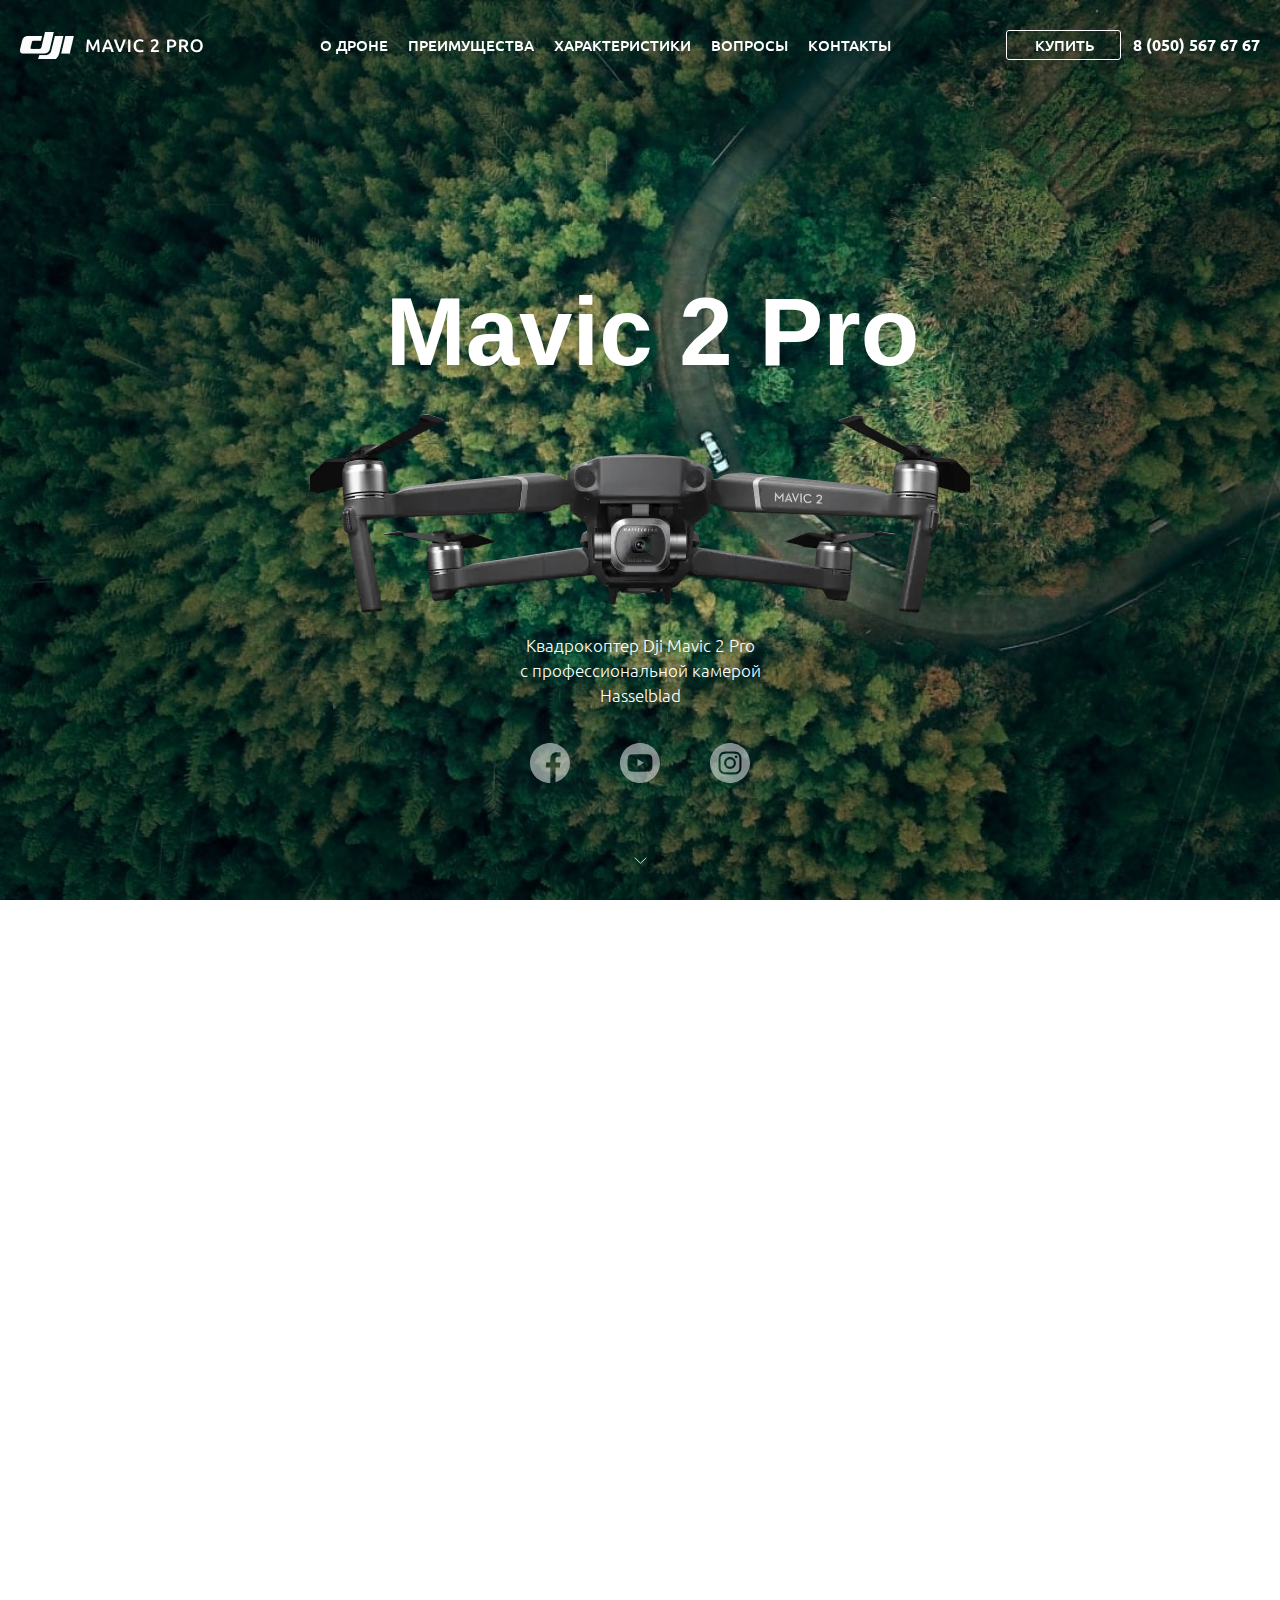
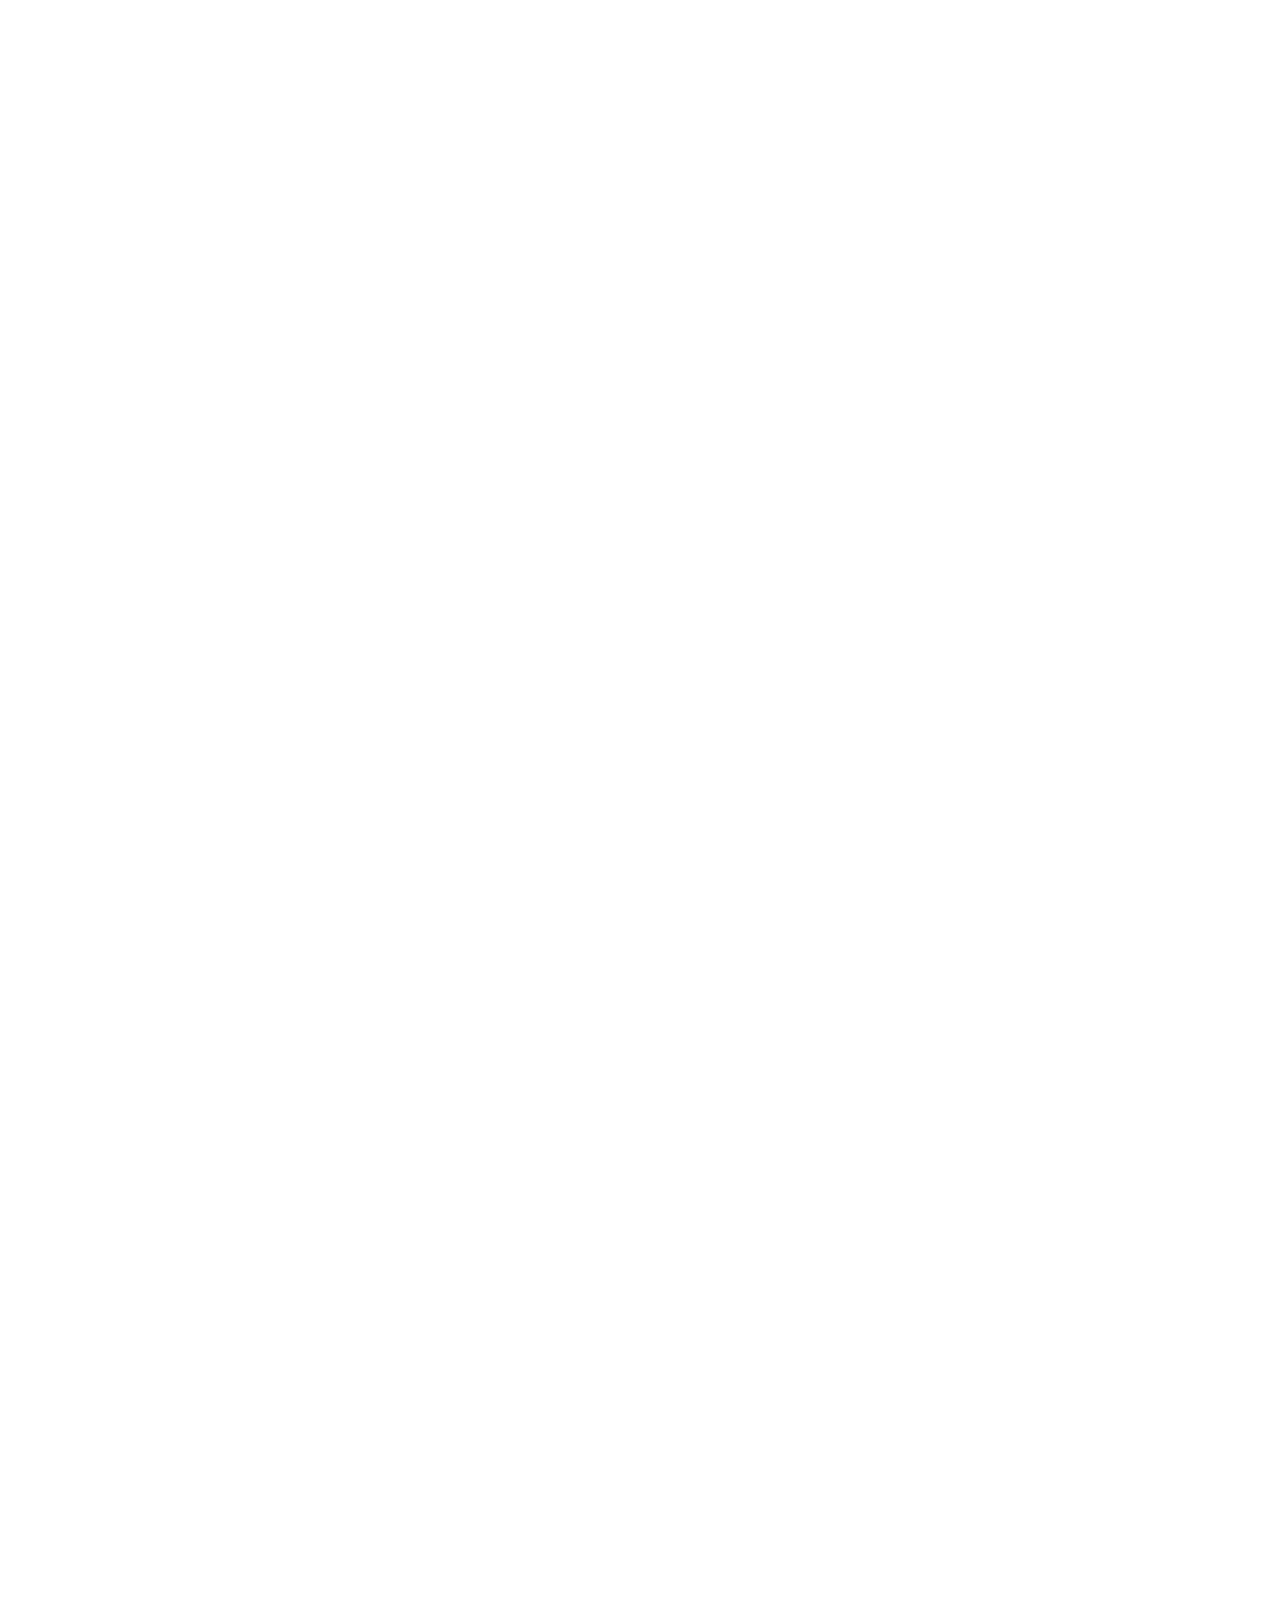
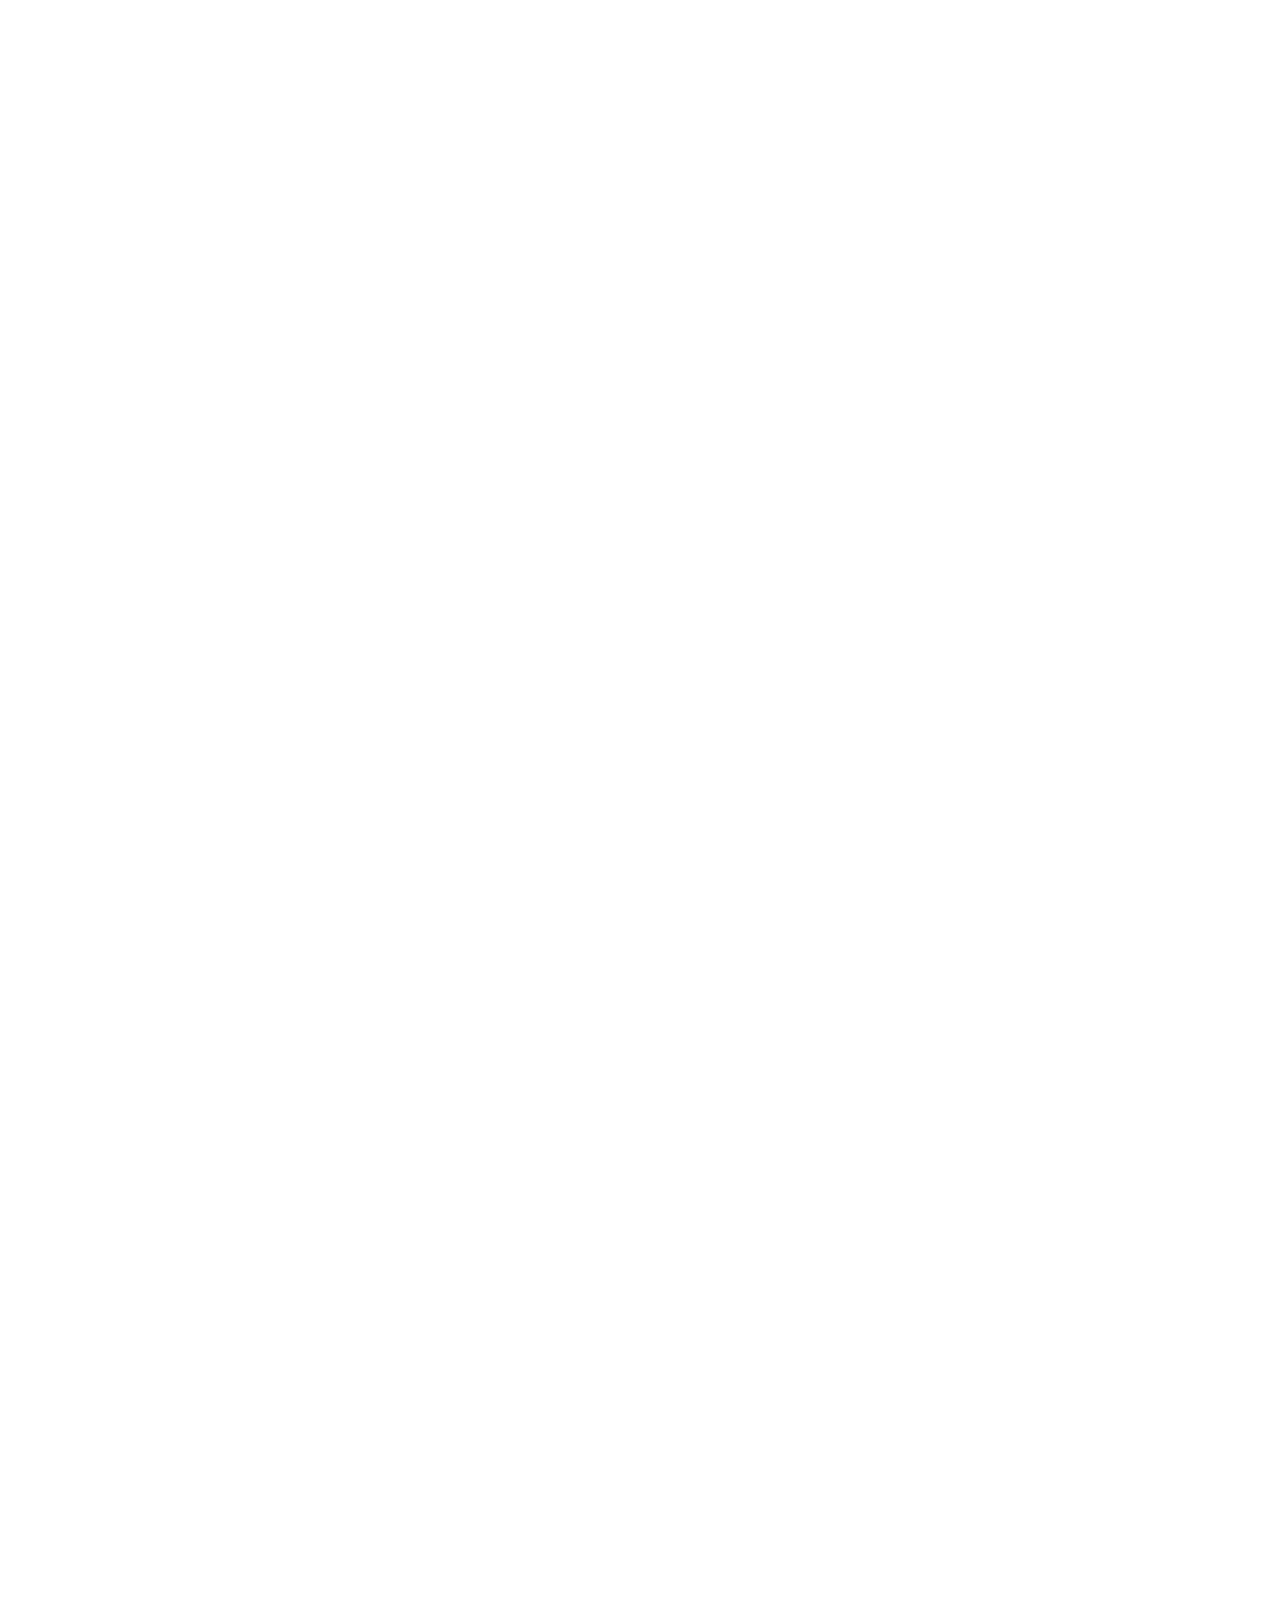
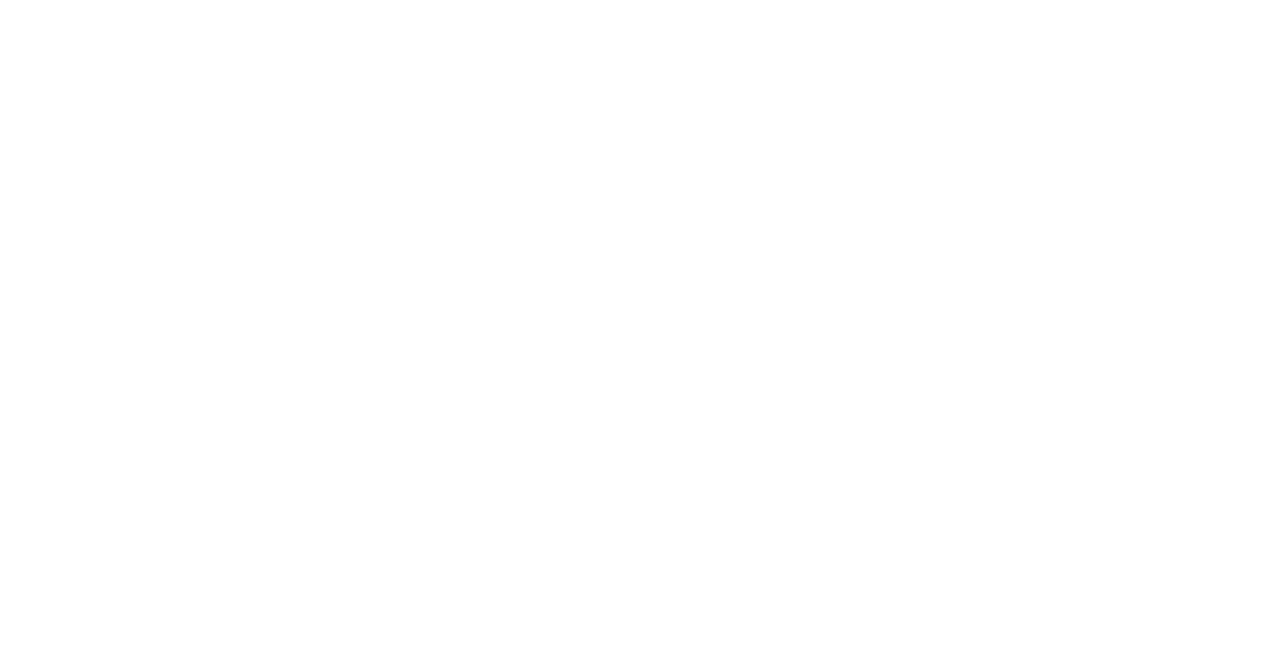
==== commit cb1d2ef1: "add fullpage" ====
--- a/index.html
+++ b/index.html
@@ -1 +1 @@
-<!DOCTYPE html><html lang="ru"><head><!-- fonts --><link rel="preconnect" href="https://fonts.gstatic.com"><link href="https://fonts.googleapis.com/css2?family=Ubuntu:wght@300;400;500;700&display=swap" rel="stylesheet"><!-- fonts --><meta charset="UTF-8"><meta http-equiv="X-UA-Compatible" content="IE=edge"><meta name="viewport" content="width=device-width,initial-scale=1"><meta name="robots" content="index, follow, noodp"><meta name="googlebot" content="index, follow"><meta name="google" content="notranslate"><meta name="format-detection" content="telephone=no"><meta name="keywords" content=""><meta name="description" content=""><!-- favicons --><link rel="apple-touch-icon" sizes="180x180" href="assets/img/favicon/apple-touch-icon.png"><link rel="icon" type="image/png" sizes="32x32" href="assets/img/favicon/favicon-32x32.png"><link rel="icon" type="image/png" sizes="16x16" href="assets/img/favicon/favicon-16x16.png"><link rel="manifest" href="assets/img/favicon/site.webmanifest"><link rel="mask-icon" href="assets/img/favicon/safari-pinned-tab.svg" color="#5bbad5"><meta name="msapplication-TileColor" content="#da532c"><meta name="theme-color" content="#ffffff"><title>Mavic2Pro</title><link rel="stylesheet" href="assets/css/style.min.css"></head><body><!-- Встраивание svg через sprite html:<a class="social__link" href="#" target="_blank">        <svg class="social__icon">          <use xlink:href="#fb"></use>        </svg>      </a> --><svg style="display: none"><!-- socials --><symbol id="fb" viewBox="0 0 40 40"><g><path d="M40 20C40 8.95599 31.044 0 20 0C8.95599 0 0 8.95599 0 20C0 31.044 8.95599 40 20 40C20.1175 40 20.2344 39.9976 20.3516 39.9954V24.4263H16.0547V19.4186H20.3516V15.7336C20.3516 11.46 22.9605 9.13391 26.7728 9.13391C28.5983 9.13391 30.1675 9.27002 30.625 9.33075V13.7973H27.9962C25.9222 13.7973 25.5206 14.783 25.5206 16.2292V19.4186H30.4797L29.8334 24.4263H25.5206V39.2273C33.8803 36.8307 40 29.129 40 20Z"/></g></symbol><symbol id="insta" viewBox="0 0 40 40"><g><path d="M23.8281 20C23.8281 22.1143 22.1143 23.8281 20 23.8281C17.8857 23.8281 16.1719 22.1143 16.1719 20C16.1719 17.8857 17.8857 16.1719 20 16.1719C22.1143 16.1719 23.8281 17.8857 23.8281 20Z"/><path d="M28.9526 13.2269C28.7686 12.7283 28.475 12.2769 28.0936 11.9064C27.7231 11.525 27.272 11.2314 26.7731 11.0474C26.3684 10.8902 25.7605 10.7031 24.6408 10.6522C23.4296 10.5969 23.0664 10.585 20 10.585C16.9333 10.585 16.5701 10.5966 15.3592 10.6519C14.2395 10.7031 13.6313 10.8902 13.2269 11.0474C12.728 11.2314 12.2766 11.525 11.9064 11.9064C11.525 12.2769 11.2314 12.728 11.0471 13.2269C10.8899 13.6316 10.7028 14.2398 10.6519 15.3595C10.5966 16.5704 10.5847 16.9336 10.5847 20.0003C10.5847 23.0667 10.5966 23.4299 10.6519 24.6411C10.7028 25.7608 10.8899 26.3687 11.0471 26.7734C11.2314 27.2723 11.5247 27.7234 11.9061 28.0939C12.2766 28.4753 12.7277 28.7689 13.2266 28.9529C13.6313 29.1104 14.2395 29.2975 15.3592 29.3484C16.5701 29.4037 16.933 29.4153 19.9997 29.4153C23.0667 29.4153 23.4299 29.4037 24.6405 29.3484C25.7602 29.2975 26.3684 29.1104 26.7731 28.9529C27.7747 28.5666 28.5663 27.775 28.9526 26.7734C29.1098 26.3687 29.2969 25.7608 29.3481 24.6411C29.4034 23.4299 29.415 23.0667 29.415 20.0003C29.415 16.9336 29.4034 16.5704 29.3481 15.3595C29.2972 14.2398 29.1101 13.6316 28.9526 13.2269ZM20 25.8972C16.7429 25.8972 14.1025 23.2571 14.1025 20C14.1025 16.7429 16.7429 14.1028 20 14.1028C23.2568 14.1028 25.8972 16.7429 25.8972 20C25.8972 23.2571 23.2568 25.8972 20 25.8972ZM26.1304 15.2478C25.3693 15.2478 24.7522 14.6307 24.7522 13.8696C24.7522 13.1085 25.3693 12.4915 26.1304 12.4915C26.8915 12.4915 27.5085 13.1085 27.5085 13.8696C27.5082 14.6307 26.8915 15.2478 26.1304 15.2478Z"/><path d="M20 0C8.95599 0 0 8.95599 0 20C0 31.044 8.95599 40 20 40C31.044 40 40 31.044 40 20C40 8.95599 31.044 0 20 0ZM31.4151 24.7348C31.3596 25.9573 31.1652 26.792 30.8813 27.5226C30.2847 29.0652 29.0652 30.2847 27.5226 30.8813C26.7923 31.1652 25.9573 31.3593 24.7351 31.4151C23.5104 31.4709 23.1192 31.4844 20.0003 31.4844C16.8811 31.4844 16.4902 31.4709 15.2652 31.4151C14.043 31.3593 13.208 31.1652 12.4777 30.8813C11.7111 30.593 11.0172 30.141 10.4434 29.5566C9.85931 28.9832 9.40735 28.2889 9.11896 27.5226C8.83514 26.7923 8.64075 25.9573 8.58521 24.7351C8.52875 23.5101 8.51562 23.1189 8.51562 20C8.51562 16.8811 8.52875 16.4899 8.5849 15.2652C8.64044 14.0427 8.83453 13.208 9.11835 12.4774C9.40674 11.7111 9.85901 11.0168 10.4434 10.4434C11.0168 9.85901 11.7111 9.40704 12.4774 9.11865C13.208 8.83484 14.0427 8.64075 15.2652 8.5849C16.4899 8.52905 16.8811 8.51562 20 8.51562C23.1189 8.51562 23.5101 8.52905 24.7348 8.58521C25.9573 8.64075 26.792 8.83484 27.5226 9.11835C28.2889 9.40674 28.9832 9.85901 29.5569 10.4434C30.141 11.0172 30.5933 11.7111 30.8813 12.4774C31.1655 13.208 31.3596 14.0427 31.4154 15.2652C31.4713 16.4899 31.4844 16.8811 31.4844 20C31.4844 23.1189 31.4713 23.5101 31.4151 24.7348Z"/></g></symbol><symbol id="yt" viewBox="0 0 40 40"><g><path d="M17.5089 23.4939L24.0146 19.7469L17.5089 16V23.4939Z"/><path d="M20 0C8.95599 0 0 8.95599 0 20C0 31.044 8.95599 40 20 40C31.044 40 40 31.044 40 20C40 8.95599 31.044 0 20 0ZM32.4969 20.0204C32.4969 20.0204 32.4969 24.0765 31.9824 26.0324C31.694 27.103 30.8499 27.9471 29.7794 28.2352C27.8235 28.75 20 28.75 20 28.75C20 28.75 12.197 28.75 10.2206 28.2147C9.15009 27.9266 8.30597 27.0822 8.01758 26.0117C7.50275 24.0765 7.50275 20 7.50275 20C7.50275 20 7.50275 15.9442 8.01758 13.9883C8.30566 12.9178 9.17053 12.0529 10.2206 11.7648C12.1765 11.25 20 11.25 20 11.25C20 11.25 27.8235 11.25 29.7794 11.7853C30.8499 12.0734 31.694 12.9178 31.9824 13.9883C32.5177 15.9442 32.4969 20.0204 32.4969 20.0204Z"/></g></symbol><!-- socials -->	<!-- lines --><symbol id="line-1" viewBox="0 0 247 47"><g><path opacity="0.37" d="M246 41.3299C112.088 67.1402 156.11 -22.7031 1 7.15601" stroke="#E6E6E6" stroke-width="1.5" stroke-dasharray="9 4"/></g></symbol><symbol id="line-2" viewBox="0 0 465 64"><g><path opacity="0.37" d="M1.5 63.5C22 32.5 74 5.93359 179.5 15C285 24.0664 363.5 69 464.5 1" stroke="#E6E6E6" stroke-width="1.5" stroke-dasharray="9 4"/></g></symbol><symbol id="line-3" viewBox="0 0 256 41"><g><path opacity="0.37" d="M255 34.9787C120.193 60.6914 157.148 -22.209 1.00001 7.53705" stroke="#E6E6E6" stroke-width="1.5" stroke-dasharray="9 4"/></g></symbol><!-- lines -->	<!-- arrows --><symbol id="arrow-down" viewBox="0 0 17 9"><g><path d="M1 1L8.5 8L16 1" stroke="white"/></g></symbol><symbol id="arrow-left" viewBox="0 0 10 18" fill="none"><g><path d="M9.21839 1L1 9L9.21839 17"/></g></symbol><symbol id="arrow-right" viewBox="0 0 10 18" fill="none"><g><path d="M0.78161 17L9 9L0.78161 1"/></g></symbol><symbol id="arrow-questions" viewBox="0 0 20 13"><g><path d="M9.6013 12.7995L0.166606 1.19008C-0.0555352 0.916736 -0.0555352 0.478353 0.166606 0.205009C0.388746 -0.0683362 0.74501 -0.0683362 0.96715 0.205009L9.99948 11.3193L19.0318 0.205009C19.2539 -0.0683362 19.6102 -0.0683362 19.8323 0.205009C19.9413 0.339102 20 0.519613 20 0.694966C20 0.87032 19.9455 1.05083 19.8323 1.18492L10.3977 12.7943C10.1797 13.0677 9.81925 13.0677 9.6013 12.7995Z" fill="#5E5E57"/></g></symbol><!-- arrows --></svg><header class="header"><div class="container"><div class="header__inner"><a class="logo" href="#top"><picture class="logo__img"><source srcset="/assets/img/logo_mobile.png" media="(max-width: 768px)"><img src="/assets/img/logo_desktop.png" alt=""></picture></a><nav class="menu"><ul class="menu__list"><li class="menu__list-item"><a class="menu__list-link" href="#products">О ДРОНЕ</a></li><li class="menu__list-item"><a class="menu__list-link" href="#benefits">ПРЕИМУЩЕСТВА</a></li><li class="menu__list-item"><a class="menu__list-link" href="#specification">ХАРАКТЕРИСТИКИ</a></li><li class="menu__list-item"><a class="menu__list-link" href="#questions">ВОПРОСЫ</a></li><li class="menu__list-item"><a class="menu__list-link" href="#contacts">КОНТАКТЫ</a></li></ul></nav><div class="header__info"><button class="header__btn">КУПИТЬ</button> <a class="header__phone" href="tel:80505676767">8 (050) 567 67 67</a></div></div><!-- header inner--></div><!-- container --></header><section class="page-section top" id="top"><div class="page-section__wrapper top__wrapper"><div class="container"><div class="top__inner"><h1 class="title top__title">Mavic 2 Pro</h1><picture><source srcset="/assets/img/drone.webp" type="image/webp"><img class="top__img" src="/assets/img/drone.png" alt=""></picture><p class="top__text">Квадрокоптер Dji Mavic 2 Pro<br>с профессиональной камерой Hasselblad</p><ul class="top__social-list"><li class="top__social-item"><a class="top__social-link" href="#"><svg class="social__icon"><use xlink:href="#fb"></use></svg></a></li><li class="top__social-item"><a class="top__social-link" href="#"><svg class="social__icon"><use xlink:href="#yt"></use></svg></a></li><li class="top__social-item"><a class="top__social-link" href="#"><svg class="social__icon"><use xlink:href="#insta"></use></svg></a></li></ul><!-- top__social-list --></div><!-- top__inner --></div><!-- container --><div class="scroll__btn"><a href="#products"><svg class="arrow arrow-down"><use xlink:href="#arrow-down"></use></svg></a></div></div><!-- top__wrapper --></section><!-- top --><section class="page-section products" id="products"><div class="page-section__wrapper"><div class="container"><h3 class="title products__title">Что такое Mavic 2 Pro?</h3><div class="products__inner"><div class="products__text"><p class="products__text-paragraph">Дрон Mavic 2 Pro - это инженерное чудо, идеальное для аэросъемки. Дрон обладает всеми лучшими технологиями DJI, он преобразит мир аэросъемки.</p><p class="products__text-paragraph">Mavic 2 Pro оснащен совершенно новой камерой Hasselblad L1D-20c. Камера L1D-20c работает по уникальной технологии Hasselblad Natural Colour Solution (HNCS)5, позволяющей пользователям делать великолепные снимки с воздуха с разрешением в 20 мегапикселей и потрясающими цветами.</p></div><div class="products__slider-box"><p class="products__slider-text">Лучшая беспилотная технология аэросъемки</p><div class="products__slider"><div class="products__slider-item"><picture><source srcset="assets/img/slider-1.webp" type="image/webp"><img class="products__slider-img" src="assets/img/slider-1.jpg"></picture></div><div class="products__slider-item"><picture><source srcset="assets/img/slider-2.webp" type="image/webp"><img class="products__slider-img" src="assets/img/slider-2.jpg"></picture></div><div class="products__slider-item"><picture><source srcset="assets/img/slider-3.webp" type="image/webp"><img class="products__slider-img" src="assets/img/slider-3.jpg"></picture></div><div class="products__slider-item"><picture><source srcset="assets/img/slider-4.webp" type="image/webp"><img class="products__slider-img" src="assets/img/slider-4.jpg"></picture></div><div class="products__slider-item"><picture><source srcset="assets/img/slider-5.webp" type="image/webp"><img class="products__slider-img" src="assets/img/slider-5.jpg"></picture></div><div class="products__slider-item"><picture><source srcset="assets/img/slider-6.webp" type="image/webp"><img class="products__slider-img" src="assets/img/slider-6.jpg"></picture></div></div><!-- products__slider --> <button class="slider-btn slider-btn__left"><svg class="slider-arrow slider-arrow__left"><use xlink:href="#arrow-left"></use></svg></button> <button class="slider-btn slider-btn__right"><svg class="slider-arrow slider-arrow__right"><use xlink:href="#arrow-right"></use></svg></button></div><!-- products__slider-box --></div><!-- products__inner --></div><!-- container --><div class="scroll__btn"><a href="#benefits"><svg class="arrow arrow-down"><use xlink:href="#arrow-down"></use></svg></a></div></div><!-- page-section__wrapper --></section><!-- products --><section class="page-section benefits" id="benefits"><div class="page-section__wrapper"><div class="container"><h3 class="title benefits__title">Преимущества</h3><div class="benefits__items"><div class="benefits__item"><div class="benefits__num">1</div><div class="benefits__img"><picture><source srcset="assets/img/benefits-1.webp" type="image/webp"><img src="assets/img/benefits-1.jpg" alt=""></picture></div><div class="benefits__info"><h4 class="benefits__info-title">Интеллектуальные<br>режимы</h4><p class="benefits__info-text">Mavic 2 унаследовал 6 стандартных режимов интеллектуальной съемки QuickShot:Roket/ Dronie/ Circle/ Helix/ Boomerang/ Asteroid.</p></div></div><!-- benefits__item --><div class="benefits__item"><div class="benefits__num">2</div><div class="benefits__img"><picture><source srcset="assets/img/benefits-2.webp" type="image/webp"><img src="assets/img/benefits-2.jpg" alt=""></picture></div><div class="benefits__info"><h4 class="benefits__info-title">Active<br>Track 2.0</h4><p class="benefits__info-text">Усовершенствованный режим второго поколения распознаёт и отслеживает объекты ещё точнее, быстрее и умнее.</p></div></div><!-- benefits__item --><div class="benefits__item"><div class="benefits__num">3</div><div class="benefits__img"><picture><source srcset="assets/img/benefits-3.webp" type="image/webp"><img src="assets/img/benefits-3.jpg" alt=""></picture></div><div class="benefits__info"><h4 class="benefits__info-title">Панорамная<br>съемка</h4><p class="benefits__info-text">Mavic 2 поддерживает 4 режима панорамной съёмки: сферическая, 180 градусов, горизонтальная, вертикальная</p></div></div><!-- benefits__item --><div class="benefits__item"><div class="benefits__num">4</div><div class="benefits__img"><picture><source srcset="assets/img/benefits-4.webp" type="image/webp"><img src="assets/img/benefits-4.jpg" alt=""></picture></div><div class="benefits__info"><h4 class="benefits__info-title">Крутая<br>камера!</h4><p class="benefits__info-text">Технология Hyperlapse в четырёх режимах исполнения. Улучшенный фото режим HDR Функция HyperLight для съёмки в условиях слабого освещения 4К съёмка</p></div></div><!-- benefits__item --></div><!-- benefits__items --></div><!-- container --><div class="scroll__btn"><a href="#specification"><svg class="arrow arrow-down"><use xlink:href="#arrow-down"></use></svg></a></div></div><!-- page-section__wrapper --></section><section class="page-section specification" id="specification"><div class="page-section__wrapper"><div class="container"><h3 class="title specification__title">Характеристики</h3><div class="specification__inner"><div class="specification__item"><div class="specification__box specification__box-1"><h4 class="specification__box-title">Dlog-M 10 бит</h4><p class="specification__box-text">Mavic 2 Pro поддерживает цветовой профиль Dlog-M 10 бит с более широким динамическим диапазоном, дающим больше возможностей для цветокоррекции.</p></div><div class="specification__box specification__box-2"><h4 class="specification__box-title">Камера Hasselblad</h4><p class="specification__box-text">Камера Hasselblad L1D-20С известны эргономичным дизайном и превосходным качеством изображений.</p></div></div><div class="specification__item specification__item--center"><picture><source srcset="assets/img/drone.webp" type="image/webp"><img class="specification__img" src="assets/img/drone.png" alt=""></picture></div><div class="specification__item"><div class="specification__box specification__box-3"><h4 class="specification__box-title">Матрица CMOS 1</h4><p class="specification__box-text">Зона активной работы новой 1-дюймовой матрицы CMOS в четыре раза превышает показатели Mavic Pro</p></div><div class="specification__box specification__box-4"><h4 class="specification__box-title">Видео HDR</h4><p class="specification__box-text">Благодаря поддержке видео 4K HDR 10 бит, Mavic 2 Pro можно подсоединить к совместимому с HLG 4K ТВ и просматривать запись в полном цветовом спектре</p></div></div></div><!-- specification__inner --></div><!-- container --><div class="scroll__btn"><a href="#questions"><svg class="arrow arrow-down"><use xlink:href="#arrow-down"></use></svg></a></div></div><!-- page-section__wrapper --></section><section class="page-section questions" id="questions"><div class="page-section__wrapper"><div class="container"><h3 class="title questions__title">Остались вопросы?</h3><div class="questions__items"><div class="questions__item questions__item--active"><h4 class="questions__item-title">Какие отличия между Mavic 2 Pro и Mavic 2 Zoom?</h4><p class="questions__item-text">В Mavic 2 улучшены практически все аспекты: камера, передача видеосигнала, полётное время, скорость, уровень шума, обнаружение препятствий в нескольких направлениях, интеллектуальные функции и уникальная функция Hyperlapse (гиперлапс).</p></div><!-- Q item--><div class="questions__item"><h4 class="questions__item-title">Чем Mavic 2 лучше Mavic Pro?</h4><p class="questions__item-text">В Mavic 2 улучшены практически все аспекты: камера, передача видеосигнала, полётное время, скорость, уровень шума, обнаружение препятствий в нескольких направлениях, интеллектуальные функции и уникальная функция Hyperlapse (гиперлапс).</p></div><!-- Q item--><div class="questions__item"><h4 class="questions__item-title">Можно ли подключить Mavic 2 к очкам DJI Goggles?</h4><p class="questions__item-text">В Mavic 2 улучшены практически все аспекты: камера, передача видеосигнала, полётное время, скорость, уровень шума, обнаружение препятствий в нескольких направлениях, интеллектуальные функции и уникальная функция Hyperlapse (гиперлапс).</p></div><!-- Q item--><div class="questions__item"><h4 class="questions__item-title">Является ли Mavic 2 водонепроницаемым？</h4><p class="questions__item-text">В Mavic 2 улучшены практически все аспекты: камера, передача видеосигнала, полётное время, скорость, уровень шума, обнаружение препятствий в нескольких направлениях, интеллектуальные функции и уникальная функция Hyperlapse (гиперлапс).</p></div><!-- Q item --></div><!-- questions__items--></div><!-- container --><div class="scroll__btn"><a href="#contacts"><svg class="arrow arrow-down"><use xlink:href="#arrow-down"></use></svg></a></div></div><!-- page-section__wrapper --></section><section class="page-section contacts" id="contacts"><div class="page-section__wrapper"><div class="container"><h3 class="title contacts__title">Контакты</h3><div class="contacts__inner"><div class="contacts__info"><div class="contacts__info-box"><p class="contacts__info-title">Киев</p><a class="contacts__info-phone" href="tel:+70505676767">+8 (050) 567– 67 – 67</a> <a class="contacts__info-email" href="mailto:dgi.mavic2pro.kiev@mail.ru">dgi.mavic2pro.kiev@mail.ru</a></div><!-- contacts__info-box --><div class="contacts__info-box"><p class="contacts__info-title">Москва</p><a class="contacts__info-phone" href="tel:+74995676767">+7 (499) 567– 67 – 67</a> <a class="contacts__info-email" href="mailto:dgi.mavic2pro.moscow@mail.ru">dgi.mavic2pro.moscow@mail.ru</a></div><!-- contacts__info-box --><div class="contacts__info-box"><p class="contacts__info-title">Минск</p><a class="contacts__info-phone" href="tel:+375175676767">+3 (7517) 567– 67 – 67</a> <a class="contacts__info-email" href="mailto:dgi.mavic2pro.minsk@mail.ru">dgi.mavic2pro.minsk@mail.ru</a></div><!-- contacts__info-box --></div><!-- contacts__info --><div class="contacts__form"><form><h4 class="contacts__form-title">Остались вопросы?</h4><p class="contacts__form-text">Мы обязательно свяжемся с вами в течение двух рабочих дней</p><div class="contacts__form-line"><input class="contacts__form-input" type="text" placeholder="Ваше имя"> <input class="contacts__form-input" type="email" placeholder="Ваше email"></div><!-- contacts__form-line --> <textarea class="contacts__form-area" placeholder="Что вас интересует?"></textarea> <button class="contacts__form-btn">ОТПРАВИТЬ</button></form></div><ul class="contacts__social-list"><li class="contacts__social-item"><a class="contacts__social-link" href="#"><svg class="social__icon"><use xlink:href="#fb"></use></svg></a></li><li class="contacts__social-item"><a class="contacts__social-link" href="#"><svg class="social__icon"><use xlink:href="#yt"></use></svg></a></li><li class="contacts__social-item"><a class="contacts__social-link" href="#"><svg class="social__icon"><use xlink:href="#insta"></use></svg></a></li></ul></div><!-- contacts__inner --><footer class="footer"><div class="container"><p class="footer__copy">© DJI, 2020</p></div></footer></div><!-- container --></div><!-- page-section__wrapper --></section><script src="https://ajax.googleapis.com/ajax/libs/jquery/3.6.0/jquery.min.js"></script><script src="assets/js/app.min.js"></script></body></html>+<!DOCTYPE html><html lang="ru"><head><!-- fonts --><link rel="preconnect" href="https://fonts.gstatic.com"><link href="https://fonts.googleapis.com/css2?family=Ubuntu:wght@300;400;500;700&display=swap" rel="stylesheet"><!-- fonts --><meta charset="UTF-8"><meta http-equiv="X-UA-Compatible" content="IE=edge"><meta name="viewport" content="width=device-width,initial-scale=1"><meta name="robots" content="index, follow, noodp"><meta name="googlebot" content="index, follow"><meta name="google" content="notranslate"><meta name="format-detection" content="telephone=no"><meta name="keywords" content=""><meta name="description" content=""><!-- favicons --><link rel="apple-touch-icon" sizes="180x180" href="assets/img/favicon/apple-touch-icon.png"><link rel="icon" type="image/png" sizes="32x32" href="assets/img/favicon/favicon-32x32.png"><link rel="icon" type="image/png" sizes="16x16" href="assets/img/favicon/favicon-16x16.png"><link rel="manifest" href="assets/img/favicon/site.webmanifest"><link rel="mask-icon" href="assets/img/favicon/safari-pinned-tab.svg" color="#5bbad5"><meta name="msapplication-TileColor" content="#da532c"><meta name="theme-color" content="#ffffff"><title>Mavic2Pro</title><link rel="stylesheet" href="assets/css/style.min.css"></head><body><!-- Встраивание svg через sprite html:<a class="social__link" href="#" target="_blank">        <svg class="social__icon">          <use xlink:href="#fb"></use>        </svg>      </a> --><svg style="display: none"><!-- socials --><symbol id="fb" viewBox="0 0 40 40"><g><path d="M40 20C40 8.95599 31.044 0 20 0C8.95599 0 0 8.95599 0 20C0 31.044 8.95599 40 20 40C20.1175 40 20.2344 39.9976 20.3516 39.9954V24.4263H16.0547V19.4186H20.3516V15.7336C20.3516 11.46 22.9605 9.13391 26.7728 9.13391C28.5983 9.13391 30.1675 9.27002 30.625 9.33075V13.7973H27.9962C25.9222 13.7973 25.5206 14.783 25.5206 16.2292V19.4186H30.4797L29.8334 24.4263H25.5206V39.2273C33.8803 36.8307 40 29.129 40 20Z"/></g></symbol><symbol id="insta" viewBox="0 0 40 40"><g><path d="M23.8281 20C23.8281 22.1143 22.1143 23.8281 20 23.8281C17.8857 23.8281 16.1719 22.1143 16.1719 20C16.1719 17.8857 17.8857 16.1719 20 16.1719C22.1143 16.1719 23.8281 17.8857 23.8281 20Z"/><path d="M28.9526 13.2269C28.7686 12.7283 28.475 12.2769 28.0936 11.9064C27.7231 11.525 27.272 11.2314 26.7731 11.0474C26.3684 10.8902 25.7605 10.7031 24.6408 10.6522C23.4296 10.5969 23.0664 10.585 20 10.585C16.9333 10.585 16.5701 10.5966 15.3592 10.6519C14.2395 10.7031 13.6313 10.8902 13.2269 11.0474C12.728 11.2314 12.2766 11.525 11.9064 11.9064C11.525 12.2769 11.2314 12.728 11.0471 13.2269C10.8899 13.6316 10.7028 14.2398 10.6519 15.3595C10.5966 16.5704 10.5847 16.9336 10.5847 20.0003C10.5847 23.0667 10.5966 23.4299 10.6519 24.6411C10.7028 25.7608 10.8899 26.3687 11.0471 26.7734C11.2314 27.2723 11.5247 27.7234 11.9061 28.0939C12.2766 28.4753 12.7277 28.7689 13.2266 28.9529C13.6313 29.1104 14.2395 29.2975 15.3592 29.3484C16.5701 29.4037 16.933 29.4153 19.9997 29.4153C23.0667 29.4153 23.4299 29.4037 24.6405 29.3484C25.7602 29.2975 26.3684 29.1104 26.7731 28.9529C27.7747 28.5666 28.5663 27.775 28.9526 26.7734C29.1098 26.3687 29.2969 25.7608 29.3481 24.6411C29.4034 23.4299 29.415 23.0667 29.415 20.0003C29.415 16.9336 29.4034 16.5704 29.3481 15.3595C29.2972 14.2398 29.1101 13.6316 28.9526 13.2269ZM20 25.8972C16.7429 25.8972 14.1025 23.2571 14.1025 20C14.1025 16.7429 16.7429 14.1028 20 14.1028C23.2568 14.1028 25.8972 16.7429 25.8972 20C25.8972 23.2571 23.2568 25.8972 20 25.8972ZM26.1304 15.2478C25.3693 15.2478 24.7522 14.6307 24.7522 13.8696C24.7522 13.1085 25.3693 12.4915 26.1304 12.4915C26.8915 12.4915 27.5085 13.1085 27.5085 13.8696C27.5082 14.6307 26.8915 15.2478 26.1304 15.2478Z"/><path d="M20 0C8.95599 0 0 8.95599 0 20C0 31.044 8.95599 40 20 40C31.044 40 40 31.044 40 20C40 8.95599 31.044 0 20 0ZM31.4151 24.7348C31.3596 25.9573 31.1652 26.792 30.8813 27.5226C30.2847 29.0652 29.0652 30.2847 27.5226 30.8813C26.7923 31.1652 25.9573 31.3593 24.7351 31.4151C23.5104 31.4709 23.1192 31.4844 20.0003 31.4844C16.8811 31.4844 16.4902 31.4709 15.2652 31.4151C14.043 31.3593 13.208 31.1652 12.4777 30.8813C11.7111 30.593 11.0172 30.141 10.4434 29.5566C9.85931 28.9832 9.40735 28.2889 9.11896 27.5226C8.83514 26.7923 8.64075 25.9573 8.58521 24.7351C8.52875 23.5101 8.51562 23.1189 8.51562 20C8.51562 16.8811 8.52875 16.4899 8.5849 15.2652C8.64044 14.0427 8.83453 13.208 9.11835 12.4774C9.40674 11.7111 9.85901 11.0168 10.4434 10.4434C11.0168 9.85901 11.7111 9.40704 12.4774 9.11865C13.208 8.83484 14.0427 8.64075 15.2652 8.5849C16.4899 8.52905 16.8811 8.51562 20 8.51562C23.1189 8.51562 23.5101 8.52905 24.7348 8.58521C25.9573 8.64075 26.792 8.83484 27.5226 9.11835C28.2889 9.40674 28.9832 9.85901 29.5569 10.4434C30.141 11.0172 30.5933 11.7111 30.8813 12.4774C31.1655 13.208 31.3596 14.0427 31.4154 15.2652C31.4713 16.4899 31.4844 16.8811 31.4844 20C31.4844 23.1189 31.4713 23.5101 31.4151 24.7348Z"/></g></symbol><symbol id="yt" viewBox="0 0 40 40"><g><path d="M17.5089 23.4939L24.0146 19.7469L17.5089 16V23.4939Z"/><path d="M20 0C8.95599 0 0 8.95599 0 20C0 31.044 8.95599 40 20 40C31.044 40 40 31.044 40 20C40 8.95599 31.044 0 20 0ZM32.4969 20.0204C32.4969 20.0204 32.4969 24.0765 31.9824 26.0324C31.694 27.103 30.8499 27.9471 29.7794 28.2352C27.8235 28.75 20 28.75 20 28.75C20 28.75 12.197 28.75 10.2206 28.2147C9.15009 27.9266 8.30597 27.0822 8.01758 26.0117C7.50275 24.0765 7.50275 20 7.50275 20C7.50275 20 7.50275 15.9442 8.01758 13.9883C8.30566 12.9178 9.17053 12.0529 10.2206 11.7648C12.1765 11.25 20 11.25 20 11.25C20 11.25 27.8235 11.25 29.7794 11.7853C30.8499 12.0734 31.694 12.9178 31.9824 13.9883C32.5177 15.9442 32.4969 20.0204 32.4969 20.0204Z"/></g></symbol><!-- socials -->	<!-- lines --><symbol id="line-1" viewBox="0 0 247 47"><g><path opacity="0.37" d="M246 41.3299C112.088 67.1402 156.11 -22.7031 1 7.15601" stroke="#E6E6E6" stroke-width="1.5" stroke-dasharray="9 4"/></g></symbol><symbol id="line-2" viewBox="0 0 465 64"><g><path opacity="0.37" d="M1.5 63.5C22 32.5 74 5.93359 179.5 15C285 24.0664 363.5 69 464.5 1" stroke="#E6E6E6" stroke-width="1.5" stroke-dasharray="9 4"/></g></symbol><symbol id="line-3" viewBox="0 0 256 41"><g><path opacity="0.37" d="M255 34.9787C120.193 60.6914 157.148 -22.209 1.00001 7.53705" stroke="#E6E6E6" stroke-width="1.5" stroke-dasharray="9 4"/></g></symbol><!-- lines -->	<!-- arrows --><symbol id="arrow-down" viewBox="0 0 17 9"><g><path d="M1 1L8.5 8L16 1" stroke="white"/></g></symbol><symbol id="arrow-left" viewBox="0 0 10 18" fill="none"><g><path d="M9.21839 1L1 9L9.21839 17"/></g></symbol><symbol id="arrow-right" viewBox="0 0 10 18" fill="none"><g><path d="M0.78161 17L9 9L0.78161 1"/></g></symbol><symbol id="arrow-questions" viewBox="0 0 20 13"><g><path d="M9.6013 12.7995L0.166606 1.19008C-0.0555352 0.916736 -0.0555352 0.478353 0.166606 0.205009C0.388746 -0.0683362 0.74501 -0.0683362 0.96715 0.205009L9.99948 11.3193L19.0318 0.205009C19.2539 -0.0683362 19.6102 -0.0683362 19.8323 0.205009C19.9413 0.339102 20 0.519613 20 0.694966C20 0.87032 19.9455 1.05083 19.8323 1.18492L10.3977 12.7943C10.1797 13.0677 9.81925 13.0677 9.6013 12.7995Z" fill="#5E5E57"/></g></symbol><!-- arrows --></svg><header class="header"><div class="container"><div class="header__inner"><a class="logo" href="#top"><picture class="logo__img"><source srcset="assets/img/logo_mobile.png" media="(max-width: 768px)"><img src="assets/img/logo_desktop.png" alt=""></picture></a><nav class="menu"><ul class="menu__list"><li class="menu__list-item"><a class="menu__list-link" href="#products">О ДРОНЕ</a></li><li class="menu__list-item"><a class="menu__list-link" href="#benefits">ПРЕИМУЩЕСТВА</a></li><li class="menu__list-item"><a class="menu__list-link" href="#specification">ХАРАКТЕРИСТИКИ</a></li><li class="menu__list-item"><a class="menu__list-link" href="#questions">ВОПРОСЫ</a></li><li class="menu__list-item"><a class="menu__list-link" href="#contacts">КОНТАКТЫ</a></li></ul></nav><div class="header__info"><button class="header__btn">КУПИТЬ</button> <a class="header__phone" href="tel:80505676767">8 (050) 567 67 67</a></div></div><!-- header inner--></div><!-- container --></header><main id="fullpage"><section class="page-section top" id="top"><div class="page-section__wrapper top__wrapper"><div class="container"><div class="top__inner"><h1 class="title top__title">Mavic 2 Pro</h1><picture><source srcset="assets/img/drone.webp" type="image/webp"><img class="top__img" src="assets/img/drone.png" alt=""></picture><p class="top__text">Квадрокоптер Dji Mavic 2 Pro<br>с профессиональной камерой Hasselblad</p><ul class="top__social-list"><li class="top__social-item"><a class="top__social-link" href="#"><svg class="social__icon"><use xlink:href="#fb"></use></svg></a></li><li class="top__social-item"><a class="top__social-link" href="#"><svg class="social__icon"><use xlink:href="#yt"></use></svg></a></li><li class="top__social-item"><a class="top__social-link" href="#"><svg class="social__icon"><use xlink:href="#insta"></use></svg></a></li></ul><!-- top__social-list --></div><!-- top__inner --></div><!-- container --><div class="scroll__btn"><a href="#products"><svg class="arrow arrow-down"><use xlink:href="#arrow-down"></use></svg></a></div></div><!-- top__wrapper --></section><!-- top --><section class="page-section products" id="products"><div class="page-section__wrapper"><div class="container"><h3 class="title products__title">Что такое Mavic 2 Pro?</h3><div class="products__inner"><div class="products__text"><p class="products__text-paragraph">Дрон Mavic 2 Pro - это инженерное чудо, идеальное для аэросъемки. Дрон обладает всеми лучшими технологиями DJI, он преобразит мир аэросъемки.</p><p class="products__text-paragraph">Mavic 2 Pro оснащен совершенно новой камерой Hasselblad L1D-20c. Камера L1D-20c работает по уникальной технологии Hasselblad Natural Colour Solution (HNCS)5, позволяющей пользователям делать великолепные снимки с воздуха с разрешением в 20 мегапикселей и потрясающими цветами.</p></div><div class="products__slider-box"><p class="products__slider-text">Лучшая беспилотная технология аэросъемки</p><div class="products__slider"><div class="products__slider-item"><picture><source srcset="assets/img/slider-1.webp" type="image/webp"><img class="products__slider-img" src="assets/img/slider-1.jpg"></picture></div><div class="products__slider-item"><picture><source srcset="assets/img/slider-2.webp" type="image/webp"><img class="products__slider-img" src="assets/img/slider-2.jpg"></picture></div><div class="products__slider-item"><picture><source srcset="assets/img/slider-3.webp" type="image/webp"><img class="products__slider-img" src="assets/img/slider-3.jpg"></picture></div><div class="products__slider-item"><picture><source srcset="assets/img/slider-4.webp" type="image/webp"><img class="products__slider-img" src="assets/img/slider-4.jpg"></picture></div><div class="products__slider-item"><picture><source srcset="assets/img/slider-5.webp" type="image/webp"><img class="products__slider-img" src="assets/img/slider-5.jpg"></picture></div><div class="products__slider-item"><picture><source srcset="assets/img/slider-6.webp" type="image/webp"><img class="products__slider-img" src="assets/img/slider-6.jpg"></picture></div></div><!-- products__slider --> <button class="slider-btn slider-btn__left"><svg class="slider-arrow slider-arrow__left"><use xlink:href="#arrow-left"></use></svg></button> <button class="slider-btn slider-btn__right"><svg class="slider-arrow slider-arrow__right"><use xlink:href="#arrow-right"></use></svg></button></div><!-- products__slider-box --></div><!-- products__inner --></div><!-- container --><div class="scroll__btn"><a href="#benefits"><svg class="arrow arrow-down"><use xlink:href="#arrow-down"></use></svg></a></div></div><!-- page-section__wrapper --></section><!-- products --><section class="page-section benefits" id="benefits"><div class="page-section__wrapper"><div class="container"><h3 class="title benefits__title">Преимущества</h3><div class="benefits__items"><div class="benefits__item"><div class="benefits__num">1</div><div class="benefits__img"><picture><source srcset="assets/img/benefits-1.webp" type="image/webp"><img src="assets/img/benefits-1.jpg" alt=""></picture></div><div class="benefits__info"><h4 class="benefits__info-title">Интеллектуальные<br>режимы</h4><p class="benefits__info-text">Mavic 2 унаследовал 6 стандартных режимов интеллектуальной съемки QuickShot:Roket/ Dronie/ Circle/ Helix/ Boomerang/ Asteroid.</p></div></div><!-- benefits__item --><div class="benefits__item"><div class="benefits__num">2</div><div class="benefits__img"><picture><source srcset="assets/img/benefits-2.webp" type="image/webp"><img src="assets/img/benefits-2.jpg" alt=""></picture></div><div class="benefits__info"><h4 class="benefits__info-title">Active<br>Track 2.0</h4><p class="benefits__info-text">Усовершенствованный режим второго поколения распознаёт и отслеживает объекты ещё точнее, быстрее и умнее.</p></div></div><!-- benefits__item --><div class="benefits__item"><div class="benefits__num">3</div><div class="benefits__img"><picture><source srcset="assets/img/benefits-3.webp" type="image/webp"><img src="assets/img/benefits-3.jpg" alt=""></picture></div><div class="benefits__info"><h4 class="benefits__info-title">Панорамная<br>съемка</h4><p class="benefits__info-text">Mavic 2 поддерживает 4 режима панорамной съёмки: сферическая, 180 градусов, горизонтальная, вертикальная</p></div></div><!-- benefits__item --><div class="benefits__item"><div class="benefits__num">4</div><div class="benefits__img"><picture><source srcset="assets/img/benefits-4.webp" type="image/webp"><img src="assets/img/benefits-4.jpg" alt=""></picture></div><div class="benefits__info"><h4 class="benefits__info-title">Крутая<br>камера!</h4><p class="benefits__info-text">Технология Hyperlapse в четырёх режимах исполнения. Улучшенный фото режим HDR Функция HyperLight для съёмки в условиях слабого освещения 4К съёмка</p></div></div><!-- benefits__item --></div><!-- benefits__items --></div><!-- container --><div class="scroll__btn"><a href="#specification"><svg class="arrow arrow-down"><use xlink:href="#arrow-down"></use></svg></a></div></div><!-- page-section__wrapper --></section><section class="page-section specification" id="specification"><div class="page-section__wrapper"><div class="container"><h3 class="title specification__title">Характеристики</h3><div class="specification__inner"><div class="specification__item"><div class="specification__box specification__box-1"><h4 class="specification__box-title">Dlog-M 10 бит</h4><p class="specification__box-text">Mavic 2 Pro поддерживает цветовой профиль Dlog-M 10 бит с более широким динамическим диапазоном, дающим больше возможностей для цветокоррекции.</p></div><div class="specification__box specification__box-2"><h4 class="specification__box-title">Камера Hasselblad</h4><p class="specification__box-text">Камера Hasselblad L1D-20С известны эргономичным дизайном и превосходным качеством изображений.</p></div></div><div class="specification__item specification__item--center"><picture><source srcset="assets/img/drone.webp" type="image/webp"><img class="specification__img" src="assets/img/drone.png" alt=""></picture></div><div class="specification__item"><div class="specification__box specification__box-3"><h4 class="specification__box-title">Матрица CMOS 1</h4><p class="specification__box-text">Зона активной работы новой 1-дюймовой матрицы CMOS в четыре раза превышает показатели Mavic Pro</p></div><div class="specification__box specification__box-4"><h4 class="specification__box-title">Видео HDR</h4><p class="specification__box-text">Благодаря поддержке видео 4K HDR 10 бит, Mavic 2 Pro можно подсоединить к совместимому с HLG 4K ТВ и просматривать запись в полном цветовом спектре</p></div></div></div><!-- specification__inner --></div><!-- container --><div class="scroll__btn"><a href="#questions"><svg class="arrow arrow-down"><use xlink:href="#arrow-down"></use></svg></a></div></div><!-- page-section__wrapper --></section><section class="page-section questions" id="questions"><div class="page-section__wrapper"><div class="container"><h3 class="title questions__title">Остались вопросы?</h3><div class="questions__items"><div class="questions__item questions__item--active"><h4 class="questions__item-title">Какие отличия между Mavic 2 Pro и Mavic 2 Zoom?</h4><p class="questions__item-text">В Mavic 2 улучшены практически все аспекты: камера, передача видеосигнала, полётное время, скорость, уровень шума, обнаружение препятствий в нескольких направлениях, интеллектуальные функции и уникальная функция Hyperlapse (гиперлапс).</p></div><!-- Q item--><div class="questions__item"><h4 class="questions__item-title">Чем Mavic 2 лучше Mavic Pro?</h4><p class="questions__item-text">В Mavic 2 улучшены практически все аспекты: камера, передача видеосигнала, полётное время, скорость, уровень шума, обнаружение препятствий в нескольких направлениях, интеллектуальные функции и уникальная функция Hyperlapse (гиперлапс).</p></div><!-- Q item--><div class="questions__item"><h4 class="questions__item-title">Можно ли подключить Mavic 2 к очкам DJI Goggles?</h4><p class="questions__item-text">В Mavic 2 улучшены практически все аспекты: камера, передача видеосигнала, полётное время, скорость, уровень шума, обнаружение препятствий в нескольких направлениях, интеллектуальные функции и уникальная функция Hyperlapse (гиперлапс).</p></div><!-- Q item--><div class="questions__item"><h4 class="questions__item-title">Является ли Mavic 2 водонепроницаемым？</h4><p class="questions__item-text">В Mavic 2 улучшены практически все аспекты: камера, передача видеосигнала, полётное время, скорость, уровень шума, обнаружение препятствий в нескольких направлениях, интеллектуальные функции и уникальная функция Hyperlapse (гиперлапс).</p></div><!-- Q item --></div><!-- questions__items--></div><!-- container --><div class="scroll__btn"><a href="#contacts"><svg class="arrow arrow-down"><use xlink:href="#arrow-down"></use></svg></a></div></div><!-- page-section__wrapper --></section><section class="page-section contacts" id="contacts"><div class="page-section__wrapper"><div class="container"><h3 class="title contacts__title">Контакты</h3><div class="contacts__inner"><div class="contacts__info"><div class="contacts__info-box"><p class="contacts__info-title">Киев</p><a class="contacts__info-phone" href="tel:+70505676767">+8 (050) 567– 67 – 67</a> <a class="contacts__info-email" href="mailto:dgi.mavic2pro.kiev@mail.ru">dgi.mavic2pro.kiev@mail.ru</a></div><!-- contacts__info-box --><div class="contacts__info-box"><p class="contacts__info-title">Москва</p><a class="contacts__info-phone" href="tel:+74995676767">+7 (499) 567– 67 – 67</a> <a class="contacts__info-email" href="mailto:dgi.mavic2pro.moscow@mail.ru">dgi.mavic2pro.moscow@mail.ru</a></div><!-- contacts__info-box --><div class="contacts__info-box"><p class="contacts__info-title">Минск</p><a class="contacts__info-phone" href="tel:+375175676767">+3 (7517) 567– 67 – 67</a> <a class="contacts__info-email" href="mailto:dgi.mavic2pro.minsk@mail.ru">dgi.mavic2pro.minsk@mail.ru</a></div><!-- contacts__info-box --></div><!-- contacts__info --><div class="contacts__form"><form><h4 class="contacts__form-title">Остались вопросы?</h4><p class="contacts__form-text">Мы обязательно свяжемся с вами в течение двух рабочих дней</p><div class="contacts__form-line"><input class="contacts__form-input" type="text" placeholder="Ваше имя"> <input class="contacts__form-input" type="email" placeholder="Ваше email"></div><!-- contacts__form-line --> <textarea class="contacts__form-area" placeholder="Что вас интересует?"></textarea> <button class="contacts__form-btn">ОТПРАВИТЬ</button></form></div><ul class="contacts__social-list"><li class="contacts__social-item"><a class="contacts__social-link" href="#"><svg class="social__icon"><use xlink:href="#fb"></use></svg></a></li><li class="contacts__social-item"><a class="contacts__social-link" href="#"><svg class="social__icon"><use xlink:href="#yt"></use></svg></a></li><li class="contacts__social-item"><a class="contacts__social-link" href="#"><svg class="social__icon"><use xlink:href="#insta"></use></svg></a></li></ul></div><!-- contacts__inner --><footer class="footer"><div class="container"><p class="footer__copy">© DJI, 2020</p></div></footer></div><!-- container --></div><!-- page-section__wrapper --></section></main><script src="https://ajax.googleapis.com/ajax/libs/jquery/3.6.0/jquery.min.js"></script><script src="assets/js/app.min.js"></script></body></html>--- a/assets/css/style.min.css
+++ b/assets/css/style.min.css
@@ -1,2 +1,2 @@
-@charset "UTF-8";*{padding:0;margin:0;border:0}*,:after,:before{box-sizing:border-box}:active,:focus,a:active,a:focus{outline:none}aside,footer,header,nav{display:block}body,html{position:relative;overflow-x:hidden;height:100%;width:100%;min-width:320px;font-size:100%;line-height:1;font-size:10px;-ms-text-size-adjust:100%;-moz-text-size-adjust:100%;-webkit-text-size-adjust:100%;scroll-behavior:smooth}button,input,textarea{font-family:inherit}input::-ms-clear{display:none}button{cursor:pointer}button::-moz-focus-inner{padding:0;border:0}a,a:visited{color:inherit}a,a:hover,a:visited{text-decoration:none}ul li{list-style:none}img{vertical-align:top}h1,h2,h3,h4,h5,h6{font-size:inherit;font-weight:inherit}.specification__box-text,body{font-family:Ubuntu,sans-serif;font-weight:300}.contacts__form-area,.contacts__form-input{font-family:Ubuntu,sans-serif}.header__btn,.header__inner,.products__slider-text,.questions__item-title{font-family:Ubuntu,sans-serif;font-weight:500}.benefits__info-title,.benefits__num,.contacts__form-btn,.header__phone,.specification__box-title{font-family:Ubuntu,sans-serif;font-weight:700}.title{font-family:SFProDisplay-Regular,sans-serif;font-weight:400}.top__title{font-family:SFProDisplay-Semibold,sans-serif;font-weight:600}.questions__item:nth-child(3):before,.specification__box:before{content:"";display:block;position:absolute}.contacts__form-line{display:-ms-flexbox;display:flex;-ms-flex-pack:justify;justify-content:space-between}@font-face{font-family:SFProDisplay-Light,sans-serif;src:url(/assets/fonts/SFProDisplay-Light.woff2) format("woff2"),url(/assets/fonts/SFProDisplay-Light.woff) format("woff");font-weight:300;font-style:normal;font-display:swap}@font-face{font-family:SFProDisplay-Regular,sans-serif;src:url(/assets/fonts/SFProDisplay-Regular.woff2) format("woff2"),url(/assets/fonts/SFProDisplay-Regular.woff) format("woff");font-weight:400;font-style:normal;font-display:swap}@font-face{font-family:SFProDisplay-Medium,sans-serif;src:url(/assets/fonts/SFProDisplay-Medium.woff2) format("woff2"),url(/assets/fonts/SFProDisplay-Medium.woff) format("woff");font-weight:500;font-style:normal;font-display:swap}@font-face{font-family:SFProDisplay-Semibold,sans-serif;src:url(/assets/fonts/SFProDisplay-Semibold.woff2) format("woff2"),url(/assets/fonts/SFProDisplay-Semibold.woff) format("woff");font-weight:600;font-style:normal;font-display:swap}@font-face{font-family:SFProDisplay-Bold,sans-serif;src:url(/assets/fonts/SFProDisplay-Bold.woff2) format("woff2"),url(/assets/fonts/SFProDisplay-Bold.woff) format("woff");font-weight:700;font-style:normal;font-display:swap}body{color:#fff;font-size:1.7rem;line-height:2.5rem}.none{display:none}.container{max-width:127rem;padding:0 1.5rem;margin:0 auto}.page-section{background:url(../img/bg-2.jpg) no-repeat;background-position:top;background-size:cover;position:relative}.page-section:before{content:"";display:block;position:absolute;top:0;left:0;right:0;bottom:0;background:linear-gradient(107.54deg,rgba(23,26,28,.72),#5e5e57);opacity:.15}.page-section__wrapper{padding:7.4rem 0 5rem;min-height:100vh;position:relative}.title{font-size:4.4rem;line-height:5.3rem;padding-top:20rem;padding-left:2.5rem;margin-bottom:5.5rem}.scroll__btn{padding:1.3rem 0 3rem;text-align:center;position:absolute;left:0;right:0;bottom:0}.arrow-down{fill:transparent;width:1.5rem;height:.7rem}.arrow-up{transform:rotate(180deg)}.header{position:fixed;left:0;top:3rem;right:0;z-index:10}.header__inner{display:-ms-flexbox;display:flex;-ms-flex-pack:justify;justify-content:space-between;-ms-flex-align:center;align-items:center;min-height:3rem}.header__btn,.header__inner{font-size:1.5rem;line-height:1.7rem;text-transform:uppercase}.header__btn{padding:.6rem 2.8rem;margin-right:.8rem;width:11.5rem;height:3rem;color:#fff;background:transparent;border:1px solid #fff;border-radius:.3rem;transition:all .3s}.header__btn:hover{color:#000;background:#fff}.header__phone{font-size:1.6rem;line-height:1.8rem}.menu__list-item{display:inline-block}.menu__list-item+.menu__list-item{padding-left:2rem}.top{background:url(../img/bg.jpg) no-repeat;background-position:top;background-size:cover}.top:before{content:"";display:block;position:absolute;top:0;left:0;right:0;bottom:0;background:radial-gradient(45.97% 54.43% at 50% 45.57%,rgba(23,26,28,0) 0,rgba(23,26,28,.00225974) 50.29%,rgba(4,5,5,.820343) 58.72%,rgba(5,5,6,.792703) 80.08%,#000 87.89%);opacity:.4}.top__inner{display:-ms-flexbox;display:flex;-ms-flex-direction:column;flex-direction:column;-ms-flex-align:center;align-items:center;text-align:center}.top__title{margin-bottom:2.5rem;font-size:9.6rem;line-height:11.5rem}.top__text{margin:2rem 0 3.5rem;max-width:32.5rem}.top__social-list{display:-ms-flexbox;display:flex}.top__social-item{display:inline-block;margin:0 2.5rem}.social__icon{width:4rem;height:4rem;fill:#fff;opacity:.5;transition:all .3s}.social__icon:hover{opacity:1}.products__inner{display:-ms-flexbox;display:flex;-ms-flex-pack:justify;justify-content:space-between;padding-left:5.5rem;margin-bottom:10rem}.products__text{max-width:44rem;margin-right:13.6rem}.products__text-paragraph{margin-bottom:3rem}.products__text-paragraph:last-child{margin-bottom:0}.products__slider-box{padding-top:11rem;position:relative}.products__slider-text{max-width:28.1rem;font-size:2.4rem;line-height:2.8rem;text-align:right;position:absolute;left:-23.5rem;bottom:3rem;z-index:5}.products__slider{max-width:56rem}.products__slider:before{content:"";display:block;position:absolute;width:56.5rem;height:28rem;border:.4rem solid #fff;top:-1.5rem;right:-1.7rem}.products__slider-img{width:100%;height:30rem;-o-object-fit:cover;object-fit:cover}.slider-btn{padding:1.6rem 2.6rem;background-color:#fff;position:absolute;bottom:-4.8rem;right:0;z-index:5;transition:all .3s linear}.slider-btn__left{right:6rem}.slider-btn.slick-disabled{background-color:#121212}.slider-btn.slick-disabled .slider-arrow{stroke:#fff}.slider-arrow{width:1rem;height:1.8rem;stroke:#121212}.benefits{z-index:1}.benefits__items{display:-ms-flexbox;display:flex;-ms-flex-pack:justify;justify-content:space-between;-ms-flex-wrap:wrap;flex-wrap:wrap;padding-left:3.2rem}.benefits__item{display:-ms-flexbox;display:flex;-ms-flex-align:end;align-items:flex-end;margin-bottom:10rem}.benefits__item:nth-child(2n){margin-left:4rem}.benefits__item:nth-child(3){margin-left:3rem}.benefits__item:nth-child(4){margin-left:6.3rem;transform:translateY(2.5rem)}.benefits__item:first-child,.benefits__item:nth-child(2),.benefits__item:nth-child(3){position:relative}.benefits__item:first-child:before,.benefits__item:nth-child(2):before,.benefits__item:nth-child(3):before{content:"";display:block;position:absolute;background-position:0 0}.benefits__item:first-child:before{width:24.5rem;height:5.5rem;background:url(../img/svg/line\ 1-2.svg) no-repeat;right:-4.7rem;bottom:4.8rem}.benefits__item:nth-child(2){transform:translate(-6.6rem,2.5rem)}.benefits__item:nth-child(2):before{width:46.3rem;height:6.3rem;background:url(../img/svg/line\ 2-3.svg) no-repeat;left:-44.8rem;bottom:-6.5rem}.benefits__item:nth-child(3):before{width:25.4rem;height:4.9rem;background:url(../img/svg/line\ 3-4.svg) no-repeat;right:-8rem;top:4rem}.benefits__num{margin-right:1rem;font-size:3.6rem;line-height:4.1rem}.benefits__img{width:19.5rem;height:13rem;margin-right:3.2rem;position:relative}.benefits__img:before{content:"";display:block;position:absolute;width:19.5rem;height:13rem;border:.2rem solid #fff;top:-1rem;right:-1.2rem;z-index:-1}.benefits__info{width:30rem}.benefits__info-title{margin-bottom:1rem;font-size:2.1rem;line-height:2.4rem}.benefits__info-text{font-size:1.5rem;line-height:1.9rem}.specification__inner{display:-ms-flexbox;display:flex;-ms-flex-pack:justify;justify-content:space-between;-ms-flex-align:center;align-items:center;padding-left:2.5rem}.specification__item--center{margin-left:-1.5rem;margin-right:-1.5rem}.specification__box{margin-top:1rem;width:28rem;position:relative}.specification__box:before{background-repeat:no-repeat;background-position:0 0;background-size:cover}.specification__box-title{margin-bottom:1rem;font-size:2.1rem;line-height:2.8rem}.specification__box-text{font-size:1.5rem;line-height:1.9rem}.specification__box-2{margin-top:14rem}.specification__box-4{margin-top:16.6rem}.specification__box-1:before{width:22.9rem;height:11.5rem;background-image:url(../img/svg/pointer-1.svg);top:1.8rem;right:-15rem}.specification__box-2:before{width:34.6rem;height:8.1rem;background-image:url(../img/svg/pointer-2.svg);top:-6.1rem;right:-30rem}.specification__box-3:before{width:25.8rem;height:10.4rem;background-image:url(../img/svg/pointer-3.svg);top:1.6rem;left:-27rem}.specification__box-4:before{width:12.4rem;height:8.9rem;background-image:url(../img/svg/pointer-4.svg);top:-6.7rem;left:-13rem}.questions__items{max-width:75.7rem;padding-bottom:1.5rem}.questions__item{max-width:69rem;margin-bottom:.5rem;background:rgba(0,0,0,.3);position:relative}.questions__item:nth-child(3):before{width:31.9rem;height:12.5rem;background:url(../img/drone-questions.png);top:-3.6rem;right:-39rem}.questions__item-title{padding:2rem 1rem 2.4rem 4rem;color:hsla(0,0%,100%,.8);font-size:2.1rem;line-height:2.8rem;position:relative;cursor:pointer}.questions__item-title:after{display:-ms-flexbox;display:flex;-ms-flex-pack:center;justify-content:center;-ms-flex-align:center;align-items:center;content:url(../img/svg/arrow-question_open.svg);width:7.2rem;height:6.7rem;background-color:#fff;position:absolute;top:0;right:-7.2rem}.questions__item-text{padding:0 .5rem 0 5rem;font-size:1.5rem;line-height:2.2rem;display:none}.questions__item.questions__item--active .questions__item-title:after{transform:rotate(180deg)}.questions__item.questions__item--active .questions__item-text{padding:0 .5rem 7.5rem 5rem;display:block}.contacts__inner{display:-ms-flexbox;display:flex;padding-left:2.5rem}.contacts__info{width:24rem;margin-right:6rem}.contacts__info-box{margin-bottom:3rem}.contacts__info-title{margin-bottom:1.3rem;font-size:2.1rem;line-height:2.4rem;font-weight:700;color:#fff}.contacts__info-email,.contacts__info-phone{font-size:1.5rem;line-height:1.9rem}.contacts__info-email:hover{text-decoration:underline}.contacts__form{width:57rem;margin-right:10.6rem}.contacts__form-title{margin-bottom:1.3rem;font-size:2.1rem;line-height:2.4rem;font-weight:700;color:#fff}.contacts__form-text{margin:0 0 1.2rem;font-size:1.5rem;line-height:1.9rem}.contacts__form-area,.contacts__form-input{padding:1.5rem;font-size:1.3rem;line-height:1.7rem;font-weight:400;color:#fff;background:rgba(0,0,0,.5)}.contacts__form-area::-webkit-input-placeholder,.contacts__form-input::-webkit-input-placeholder{color:hsla(0,0%,100%,.4)}.contacts__form-area::-moz-placeholder,.contacts__form-input::-moz-placeholder{color:hsla(0,0%,100%,.4)}.contacts__form-area:-ms-input-placeholder,.contacts__form-area::-ms-input-placeholder,.contacts__form-input:-ms-input-placeholder,.contacts__form-input::-ms-input-placeholder{color:hsla(0,0%,100%,.4)}.contacts__form-area::placeholder,.contacts__form-input::placeholder{color:hsla(0,0%,100%,.4)}.contacts__form-input{width:49%;margin-bottom:1rem}.contacts__form-area{width:100%;min-height:14.4rem;margin-bottom:2rem;resize:none}.contacts__form-btn{padding:.9rem 1.5rem;font-size:1.4rem;line-height:1.6rem;font-weight:700;color:#fff;text-transform:uppercase;background:transparent;border:1px solid #fff;border-radius:2px;transition:all .3s}.contacts__form-btn:hover{color:#000;background:#fff}.contacts__social-list{display:-ms-flexbox;display:flex;-ms-flex-pack:center;justify-content:center;-ms-flex-direction:column;flex-direction:column}.contacts__social-item{margin:1.4rem 0}.footer{position:absolute;bottom:3.2rem;left:0;right:0}.footer__copy{font-size:1.3rem;line-height:1.7rem;text-align:right;color:hsla(0,0%,100%,.64)}.slick-slider{box-sizing:border-box;-webkit-touch-callout:none;-webkit-user-select:none;-moz-user-select:none;-ms-user-select:none;user-select:none;-ms-touch-action:pan-y;touch-action:pan-y;-webkit-tap-highlight-color:transparent}.slick-list,.slick-slider{position:relative;display:block}.slick-list{overflow:hidden;margin:0;padding:0}.slick-list:focus{outline:none}.slick-list.dragging{cursor:pointer;cursor:hand}.slick-slider .slick-list,.slick-slider .slick-track{transform:translateZ(0)}.slick-track{position:relative;left:0;top:0;display:block;margin-left:auto;margin-right:auto}.slick-track:after,.slick-track:before{content:"";display:table}.slick-track:after{clear:both}.slick-loading .slick-track{visibility:hidden}.slick-slide{float:left;height:100%;min-height:1px;display:none}[dir=rtl] .slick-slide{float:right}.slick-slide img{display:block}.slick-slide.slick-loading img{display:none}.slick-slide.dragging img{pointer-events:none}.slick-initialized .slick-slide{display:block}.slick-loading .slick-slide{visibility:hidden}.slick-vertical .slick-slide{display:block;height:auto;border:1px solid transparent}.slick-arrow.slick-hidden{display:none}.slick-loading .slick-list{background:#fff url(ajax-loader.gif) 50% no-repeat}@font-face{font-family:slick;src:url(fonts/slick.eot);src:url(fonts/slick.eot?#iefix) format("embedded-opentype"),url(fonts/slick.woff) format("woff"),url(fonts/slick.ttf) format("truetype"),url(fonts/slick.svg#slick) format("svg");font-weight:400;font-style:normal}.slick-next,.slick-prev{position:absolute;display:block;height:20px;width:20px;line-height:0;font-size:0;cursor:pointer;top:50%;transform:translateY(-50%);padding:0;border:none}.slick-next,.slick-next:focus,.slick-next:hover,.slick-prev,.slick-prev:focus,.slick-prev:hover{background:transparent;color:transparent;outline:none}.slick-next:focus:before,.slick-next:hover:before,.slick-prev:focus:before,.slick-prev:hover:before{opacity:1}.slick-next.slick-disabled:before,.slick-prev.slick-disabled:before{opacity:.25}.slick-next:before,.slick-prev:before{font-family:slick;font-size:20px;line-height:1;color:#fff;opacity:.75;-webkit-font-smoothing:antialiased;-moz-osx-font-smoothing:grayscale}.slick-prev{left:-25px}[dir=rtl] .slick-prev{left:auto;right:-25px}.slick-prev:before{content:"←"}[dir=rtl] .slick-prev:before{content:"→"}.slick-next{right:-25px}[dir=rtl] .slick-next{left:-25px;right:auto}.slick-next:before{content:"→"}[dir=rtl] .slick-next:before{content:"←"}.slick-dotted.slick-slider{margin-bottom:30px}.slick-dots{position:absolute;bottom:-25px;list-style:none;display:block;text-align:center;padding:0;margin:0;width:100%}.slick-dots li{position:relative;display:inline-block;margin:0 5px;padding:0}.slick-dots li,.slick-dots li button{height:20px;width:20px;cursor:pointer}.slick-dots li button{border:0;background:transparent;display:block;outline:none;line-height:0;font-size:0;color:transparent;padding:5px}.slick-dots li button:focus,.slick-dots li button:hover{outline:none}.slick-dots li button:focus:before,.slick-dots li button:hover:before{opacity:1}.slick-dots li button:before{position:absolute;top:0;left:0;content:"•";width:20px;height:20px;font-family:slick;font-size:6px;line-height:20px;text-align:center;color:#000;opacity:.25;-webkit-font-smoothing:antialiased;-moz-osx-font-smoothing:grayscale}.slick-dots li.slick-active button:before{color:#000;opacity:.75}
+@charset "UTF-8";*{padding:0;margin:0;border:0}*,:after,:before{box-sizing:border-box}:active,:focus,a:active,a:focus{outline:none}aside,footer,header,nav{display:block}body,html{position:relative;overflow-x:hidden;height:100%;width:100%;min-width:320px;font-size:100%;line-height:1;font-size:10px;-ms-text-size-adjust:100%;-moz-text-size-adjust:100%;-webkit-text-size-adjust:100%;scroll-behavior:smooth}button,input,textarea{font-family:inherit}input::-ms-clear{display:none}button{cursor:pointer}button::-moz-focus-inner{padding:0;border:0}a,a:visited{color:inherit}a,a:hover,a:visited{text-decoration:none}ul li{list-style:none}img{vertical-align:top}h1,h2,h3,h4,h5,h6{font-size:inherit;font-weight:inherit}.specification__box-text,body{font-family:Ubuntu,sans-serif;font-weight:300}.contacts__form-area,.contacts__form-input{font-family:Ubuntu,sans-serif}.header__btn,.header__inner,.products__slider-text,.questions__item-title{font-family:Ubuntu,sans-serif;font-weight:500}.benefits__info-title,.benefits__num,.contacts__form-btn,.header__phone,.specification__box-title{font-family:Ubuntu,sans-serif;font-weight:700}.title{font-family:SFProDisplay-Regular,sans-serif;font-weight:400}.top__title{font-family:SFProDisplay-Semibold,sans-serif;font-weight:600}.questions__item:nth-child(3):before,.specification__box:before{content:"";display:block;position:absolute}.contacts__form-line{display:-ms-flexbox;display:flex;-ms-flex-pack:justify;justify-content:space-between}@font-face{font-family:SFProDisplay-Light,sans-serif;src:url(/assets/fonts/SFProDisplay-Light.woff2) format("woff2"),url(/assets/fonts/SFProDisplay-Light.woff) format("woff");font-weight:300;font-style:normal;font-display:swap}@font-face{font-family:SFProDisplay-Regular,sans-serif;src:url(/assets/fonts/SFProDisplay-Regular.woff2) format("woff2"),url(/assets/fonts/SFProDisplay-Regular.woff) format("woff");font-weight:400;font-style:normal;font-display:swap}@font-face{font-family:SFProDisplay-Medium,sans-serif;src:url(/assets/fonts/SFProDisplay-Medium.woff2) format("woff2"),url(/assets/fonts/SFProDisplay-Medium.woff) format("woff");font-weight:500;font-style:normal;font-display:swap}@font-face{font-family:SFProDisplay-Semibold,sans-serif;src:url(/assets/fonts/SFProDisplay-Semibold.woff2) format("woff2"),url(/assets/fonts/SFProDisplay-Semibold.woff) format("woff");font-weight:600;font-style:normal;font-display:swap}@font-face{font-family:SFProDisplay-Bold,sans-serif;src:url(/assets/fonts/SFProDisplay-Bold.woff2) format("woff2"),url(/assets/fonts/SFProDisplay-Bold.woff) format("woff");font-weight:700;font-style:normal;font-display:swap}body{color:#fff;font-size:1.7rem;line-height:2.5rem}.none{display:none}.container{max-width:127rem;padding:0 1.5rem;margin:0 auto}.page-section{background:url(../img/bg-2.jpg) no-repeat;background-position:top;background-size:cover;position:relative}.page-section:before{content:"";display:block;position:absolute;top:0;left:0;right:0;bottom:0;background:linear-gradient(107.54deg,rgba(23,26,28,.72),#5e5e57);opacity:.15}.page-section__wrapper{padding:7.4rem 0 5rem;min-height:100vh;position:relative}.title{font-size:4.4rem;line-height:5.3rem;padding-top:20rem;padding-left:2.5rem;margin-bottom:5.5rem}.scroll__btn{padding:1.3rem 0 3rem;text-align:center;position:absolute;left:0;right:0;bottom:0}.arrow-down{fill:transparent;width:1.5rem;height:.7rem}.arrow-up{transform:rotate(180deg)}.header{position:fixed;left:0;top:3rem;right:0;z-index:10}.header__inner{display:-ms-flexbox;display:flex;-ms-flex-pack:justify;justify-content:space-between;-ms-flex-align:center;align-items:center;min-height:3rem}.header__btn,.header__inner{font-size:1.5rem;line-height:1.7rem;text-transform:uppercase}.header__btn{padding:.6rem 2.8rem;margin-right:.8rem;width:11.5rem;height:3rem;color:#fff;background:transparent;border:1px solid #fff;border-radius:.3rem;transition:all .3s}.header__btn:hover{color:#000;background:#fff}.header__phone{font-size:1.6rem;line-height:1.8rem}.menu__list-item{display:inline-block}.menu__list-item+.menu__list-item{padding-left:2rem}.top{background:url(../img/bg.jpg) no-repeat;background-position:top;background-size:cover}.top:before{content:"";display:block;position:absolute;top:0;left:0;right:0;bottom:0;background:radial-gradient(45.97% 54.43% at 50% 45.57%,rgba(23,26,28,0) 0,rgba(23,26,28,.00225974) 50.29%,rgba(4,5,5,.820343) 58.72%,rgba(5,5,6,.792703) 80.08%,#000 87.89%);opacity:.4}.top__inner{display:-ms-flexbox;display:flex;-ms-flex-direction:column;flex-direction:column;-ms-flex-align:center;align-items:center;text-align:center}.top__title{margin-bottom:2.5rem;font-size:9.6rem;line-height:11.5rem}.top__text{margin:2rem 0 3.5rem;max-width:32.5rem}.top__social-list{display:-ms-flexbox;display:flex}.top__social-item{display:inline-block;margin:0 2.5rem}.social__icon{width:4rem;height:4rem;fill:#fff;opacity:.5;transition:all .3s}.social__icon:hover{opacity:1}.products__inner{display:-ms-flexbox;display:flex;-ms-flex-pack:justify;justify-content:space-between;padding-left:5.5rem;margin-bottom:10rem}.products__text{max-width:44rem;margin-right:13.6rem}.products__text-paragraph{margin-bottom:3rem}.products__text-paragraph:last-child{margin-bottom:0}.products__slider-box{padding-top:11rem;position:relative}.products__slider-text{max-width:28.1rem;font-size:2.4rem;line-height:2.8rem;text-align:right;position:absolute;left:-23.5rem;bottom:3rem;z-index:5}.products__slider{max-width:56rem}.products__slider:before{content:"";display:block;position:absolute;width:56.5rem;height:28rem;border:.4rem solid #fff;top:-1.5rem;right:-1.7rem}.products__slider-img{width:100%;height:30rem;-o-object-fit:cover;object-fit:cover}.slider-btn{padding:1.6rem 2.6rem;background-color:#fff;position:absolute;bottom:-4.8rem;right:0;z-index:5;transition:all .3s linear}.slider-btn__left{right:6rem}.slider-btn.slick-disabled{background-color:#121212}.slider-btn.slick-disabled .slider-arrow{stroke:#fff}.slider-arrow{width:1rem;height:1.8rem;stroke:#121212}.benefits{z-index:1}.benefits__items{display:-ms-flexbox;display:flex;-ms-flex-pack:justify;justify-content:space-between;-ms-flex-wrap:wrap;flex-wrap:wrap;padding-left:3.2rem}.benefits__item{display:-ms-flexbox;display:flex;-ms-flex-align:end;align-items:flex-end;margin-bottom:10rem}.benefits__item:nth-child(2n){margin-left:4rem}.benefits__item:nth-child(3){margin-left:3rem}.benefits__item:nth-child(4){margin-left:6.3rem;transform:translateY(2.5rem)}.benefits__item:first-child,.benefits__item:nth-child(2),.benefits__item:nth-child(3){position:relative}.benefits__item:first-child:before,.benefits__item:nth-child(2):before,.benefits__item:nth-child(3):before{content:"";display:block;position:absolute;background-position:0 0}.benefits__item:first-child:before{width:24.5rem;height:5.5rem;background:url(../img/svg/line\ 1-2.svg) no-repeat;right:-4.7rem;bottom:4.8rem}.benefits__item:nth-child(2){transform:translate(-6.6rem,2.5rem)}.benefits__item:nth-child(2):before{width:46.3rem;height:6.3rem;background:url(../img/svg/line\ 2-3.svg) no-repeat;left:-44.8rem;bottom:-6.5rem}.benefits__item:nth-child(3):before{width:25.4rem;height:4.9rem;background:url(../img/svg/line\ 3-4.svg) no-repeat;right:-8rem;top:4rem}.benefits__num{margin-right:1rem;font-size:3.6rem;line-height:4.1rem}.benefits__img{width:19.5rem;height:13rem;margin-right:3.2rem;position:relative}.benefits__img:before{content:"";display:block;position:absolute;width:19.5rem;height:13rem;border:.2rem solid #fff;top:-1rem;right:-1.2rem;z-index:-1}.benefits__info{width:30rem}.benefits__info-title{margin-bottom:1rem;font-size:2.1rem;line-height:2.4rem}.benefits__info-text{font-size:1.5rem;line-height:1.9rem}.specification__inner{display:-ms-flexbox;display:flex;-ms-flex-pack:justify;justify-content:space-between;-ms-flex-align:center;align-items:center;padding-left:2.5rem}.specification__item--center{margin-left:-1.5rem;margin-right:-1.5rem}.specification__box{margin-top:1rem;width:28rem;position:relative}.specification__box:before{background-repeat:no-repeat;background-position:0 0;background-size:cover}.specification__box-title{margin-bottom:1rem;font-size:2.1rem;line-height:2.8rem}.specification__box-text{font-size:1.5rem;line-height:1.9rem}.specification__box-2{margin-top:14rem}.specification__box-4{margin-top:16.6rem}.specification__box-1:before{width:22.9rem;height:11.5rem;background-image:url(../img/svg/pointer-1.svg);top:1.8rem;right:-15rem}.specification__box-2:before{width:34.6rem;height:8.1rem;background-image:url(../img/svg/pointer-2.svg);top:-6.1rem;right:-30rem}.specification__box-3:before{width:25.8rem;height:10.4rem;background-image:url(../img/svg/pointer-3.svg);top:1.6rem;left:-27rem}.specification__box-4:before{width:12.4rem;height:8.9rem;background-image:url(../img/svg/pointer-4.svg);top:-6.7rem;left:-13rem}.questions__items{max-width:75.7rem;padding-bottom:1.5rem}.questions__item{max-width:69rem;margin-bottom:.5rem;background:rgba(0,0,0,.3);position:relative}.questions__item:nth-child(3):before{width:31.9rem;height:12.5rem;background:url(../img/drone-questions.png);top:-3.6rem;right:-39rem}.questions__item-title{padding:2rem 1rem 2.4rem 4rem;color:hsla(0,0%,100%,.8);font-size:2.1rem;line-height:2.8rem;position:relative;cursor:pointer}.questions__item-title:after{display:-ms-flexbox;display:flex;-ms-flex-pack:center;justify-content:center;-ms-flex-align:center;align-items:center;content:url(../img/svg/arrow-question_open.svg);width:7.2rem;height:6.7rem;background-color:#fff;position:absolute;top:0;right:-7.2rem}.questions__item-text{padding:0 .5rem 0 5rem;font-size:1.5rem;line-height:2.2rem;display:none}.questions__item.questions__item--active .questions__item-title:after{transform:rotate(180deg)}.questions__item.questions__item--active .questions__item-text{padding:0 .5rem 7.5rem 5rem;display:block}.contacts__inner{display:-ms-flexbox;display:flex;padding-left:2.5rem}.contacts__info{width:24rem;margin-right:6rem}.contacts__info-box{margin-bottom:3rem}.contacts__info-title{margin-bottom:1.3rem;font-size:2.1rem;line-height:2.4rem;font-weight:700;color:#fff}.contacts__info-email,.contacts__info-phone{font-size:1.5rem;line-height:1.9rem}.contacts__info-email:hover{text-decoration:underline}.contacts__form{width:57rem;margin-right:10.6rem}.contacts__form-title{margin-bottom:1.3rem;font-size:2.1rem;line-height:2.4rem;font-weight:700;color:#fff}.contacts__form-text{margin:0 0 1.2rem;font-size:1.5rem;line-height:1.9rem}.contacts__form-area,.contacts__form-input{padding:1.5rem;font-size:1.3rem;line-height:1.7rem;font-weight:400;color:#fff;background:rgba(0,0,0,.5)}.contacts__form-area::-webkit-input-placeholder,.contacts__form-input::-webkit-input-placeholder{color:hsla(0,0%,100%,.4)}.contacts__form-area::-moz-placeholder,.contacts__form-input::-moz-placeholder{color:hsla(0,0%,100%,.4)}.contacts__form-area:-ms-input-placeholder,.contacts__form-area::-ms-input-placeholder,.contacts__form-input:-ms-input-placeholder,.contacts__form-input::-ms-input-placeholder{color:hsla(0,0%,100%,.4)}.contacts__form-area::placeholder,.contacts__form-input::placeholder{color:hsla(0,0%,100%,.4)}.contacts__form-input{width:49%;margin-bottom:1rem}.contacts__form-area{width:100%;min-height:14.4rem;margin-bottom:2rem;resize:none}.contacts__form-btn{padding:.9rem 1.5rem;font-size:1.4rem;line-height:1.6rem;font-weight:700;color:#fff;text-transform:uppercase;background:transparent;border:1px solid #fff;border-radius:2px;transition:all .3s}.contacts__form-btn:hover{color:#000;background:#fff}.contacts__social-list{display:-ms-flexbox;display:flex;-ms-flex-pack:center;justify-content:center;-ms-flex-direction:column;flex-direction:column}.contacts__social-item{margin:1.4rem 0}.footer{position:absolute;bottom:3.2rem;left:0;right:0}.footer__copy{font-size:1.3rem;line-height:1.7rem;text-align:right;color:hsla(0,0%,100%,.64)}.slick-slider{box-sizing:border-box;-webkit-touch-callout:none;-webkit-user-select:none;-moz-user-select:none;-ms-user-select:none;user-select:none;-ms-touch-action:pan-y;touch-action:pan-y;-webkit-tap-highlight-color:transparent}.slick-list,.slick-slider{position:relative;display:block}.slick-list{overflow:hidden;margin:0;padding:0}.slick-list:focus{outline:none}.slick-list.dragging{cursor:pointer;cursor:hand}.slick-slider .slick-list,.slick-slider .slick-track{transform:translateZ(0)}.slick-track{position:relative;left:0;top:0;display:block;margin-left:auto;margin-right:auto}.slick-track:after,.slick-track:before{content:"";display:table}.slick-track:after{clear:both}.slick-loading .slick-track{visibility:hidden}.slick-slide{float:left;height:100%;min-height:1px;display:none}[dir=rtl] .slick-slide{float:right}.slick-slide img{display:block}.slick-slide.slick-loading img{display:none}.slick-slide.dragging img{pointer-events:none}.slick-initialized .slick-slide{display:block}.slick-loading .slick-slide{visibility:hidden}.slick-vertical .slick-slide{display:block;height:auto;border:1px solid transparent}.slick-arrow.slick-hidden{display:none}.slick-loading .slick-list{background:#fff url(ajax-loader.gif) 50% no-repeat}@font-face{font-family:slick;src:url(fonts/slick.eot);src:url(fonts/slick.eot?#iefix) format("embedded-opentype"),url(fonts/slick.woff) format("woff"),url(fonts/slick.ttf) format("truetype"),url(fonts/slick.svg#slick) format("svg");font-weight:400;font-style:normal}.slick-next,.slick-prev{position:absolute;display:block;height:20px;width:20px;line-height:0;font-size:0;cursor:pointer;top:50%;transform:translateY(-50%);padding:0;border:none}.slick-next,.slick-next:focus,.slick-next:hover,.slick-prev,.slick-prev:focus,.slick-prev:hover{background:transparent;color:transparent;outline:none}.slick-next:focus:before,.slick-next:hover:before,.slick-prev:focus:before,.slick-prev:hover:before{opacity:1}.slick-next.slick-disabled:before,.slick-prev.slick-disabled:before{opacity:.25}.slick-next:before,.slick-prev:before{font-family:slick;font-size:20px;line-height:1;color:#fff;opacity:.75;-webkit-font-smoothing:antialiased;-moz-osx-font-smoothing:grayscale}.slick-prev{left:-25px}[dir=rtl] .slick-prev{left:auto;right:-25px}.slick-prev:before{content:"←"}[dir=rtl] .slick-prev:before{content:"→"}.slick-next{right:-25px}[dir=rtl] .slick-next{left:-25px;right:auto}.slick-next:before{content:"→"}[dir=rtl] .slick-next:before{content:"←"}.slick-dotted.slick-slider{margin-bottom:30px}.slick-dots{position:absolute;bottom:-25px;list-style:none;display:block;text-align:center;padding:0;margin:0;width:100%}.slick-dots li{position:relative;display:inline-block;margin:0 5px;padding:0}.slick-dots li,.slick-dots li button{height:20px;width:20px;cursor:pointer}.slick-dots li button{border:0;background:transparent;display:block;outline:none;line-height:0;font-size:0;color:transparent;padding:5px}.slick-dots li button:focus,.slick-dots li button:hover{outline:none}.slick-dots li button:focus:before,.slick-dots li button:hover:before{opacity:1}.slick-dots li button:before{position:absolute;top:0;left:0;content:"•";width:20px;height:20px;font-family:slick;font-size:6px;line-height:20px;text-align:center;color:#000;opacity:.25;-webkit-font-smoothing:antialiased;-moz-osx-font-smoothing:grayscale}.slick-dots li.slick-active button:before{color:#000;opacity:.75}.fp-enabled body,html.fp-enabled{margin:0;padding:0;overflow:hidden;-webkit-tap-highlight-color:rgba(0,0,0,0)}.fp-section{position:relative;box-sizing:border-box}.fp-slide{float:left}.fp-slide,.fp-slidesContainer{height:100%;display:block}.fp-slides{z-index:1;height:100%;overflow:hidden;position:relative;transition:all .3s ease-out}.fp-section.fp-table,.fp-slide.fp-table{display:table;table-layout:fixed;width:100%}.fp-tableCell{display:table-cell;vertical-align:middle;width:100%;height:100%}.fp-slidesContainer{float:left;position:relative}.fp-controlArrow{-webkit-user-select:none;-moz-user-select:none;-khtml-user-select:none;-ms-user-select:none;position:absolute;z-index:4;top:50%;cursor:pointer;width:0;height:0;border-style:solid;margin-top:-38px;transform:translateZ(0)}.fp-controlArrow.fp-prev{left:15px;width:0;border-width:38.5px 34px 38.5px 0;border-color:transparent #fff transparent transparent}.fp-controlArrow.fp-next{right:15px;border-width:38.5px 0 38.5px 34px;border-color:transparent transparent transparent #fff}.fp-scrollable{position:relative}.fp-scrollable,.fp-scroller{overflow:hidden}.iScrollIndicator{border:0!important}.fp-notransition{transition:none!important}#fp-nav{position:fixed;z-index:100;top:50%;opacity:1;transform:translateY(-50%);-ms-transform:translateY(-50%);-webkit-transform:translate3d(0,-50%,0)}#fp-nav.fp-right{right:17px}#fp-nav.fp-left{left:17px}.fp-slidesNav{position:absolute;z-index:4;opacity:1;transform:translateZ(0);left:0!important;right:0;margin:0 auto!important}.fp-slidesNav.fp-bottom{bottom:17px}.fp-slidesNav.fp-top{top:17px}#fp-nav ul,.fp-slidesNav ul{margin:0;padding:0}#fp-nav ul li,.fp-slidesNav ul li{display:block;width:14px;height:13px;margin:7px;position:relative}.fp-slidesNav ul li{display:inline-block}#fp-nav ul li a,.fp-slidesNav ul li a{display:block;position:relative;z-index:1;width:100%;height:100%;cursor:pointer;text-decoration:none}#fp-nav ul li:hover a.active span,#fp-nav ul li a.active span,.fp-slidesNav ul li:hover a.active span,.fp-slidesNav ul li a.active span{height:12px;width:12px;margin:-6px 0 0 -6px;border-radius:100%}#fp-nav ul li a span,.fp-slidesNav ul li a span{border-radius:50%;position:absolute;z-index:1;height:4px;width:4px;border:0;background:#333;left:50%;top:50%;margin:-2px 0 0 -2px;transition:all .1s ease-in-out}#fp-nav ul li:hover a span,.fp-slidesNav ul li:hover a span{width:10px;height:10px;margin:-5px 0 0 -5px}#fp-nav ul li .fp-tooltip{position:absolute;top:-2px;color:#fff;font-size:14px;font-family:arial,helvetica,sans-serif;white-space:nowrap;max-width:220px;overflow:hidden;display:block;opacity:0;width:0;cursor:pointer}#fp-nav.fp-show-active a.active+.fp-tooltip,#fp-nav ul li:hover .fp-tooltip{transition:opacity .2s ease-in;width:auto;opacity:1}#fp-nav ul li .fp-tooltip.fp-right{right:20px}#fp-nav ul li .fp-tooltip.fp-left{left:20px}.fp-auto-height.fp-section,.fp-auto-height .fp-slide,.fp-auto-height .fp-tableCell,.fp-responsive .fp-auto-height-responsive.fp-section,.fp-responsive .fp-auto-height-responsive .fp-slide,.fp-responsive .fp-auto-height-responsive .fp-tableCell{height:auto!important}.fp-sr-only{position:absolute;width:1px;height:1px;padding:0;overflow:hidden;clip:rect(0,0,0,0);white-space:nowrap;border:0}
 /*# sourceMappingURL=style.min.css.map */
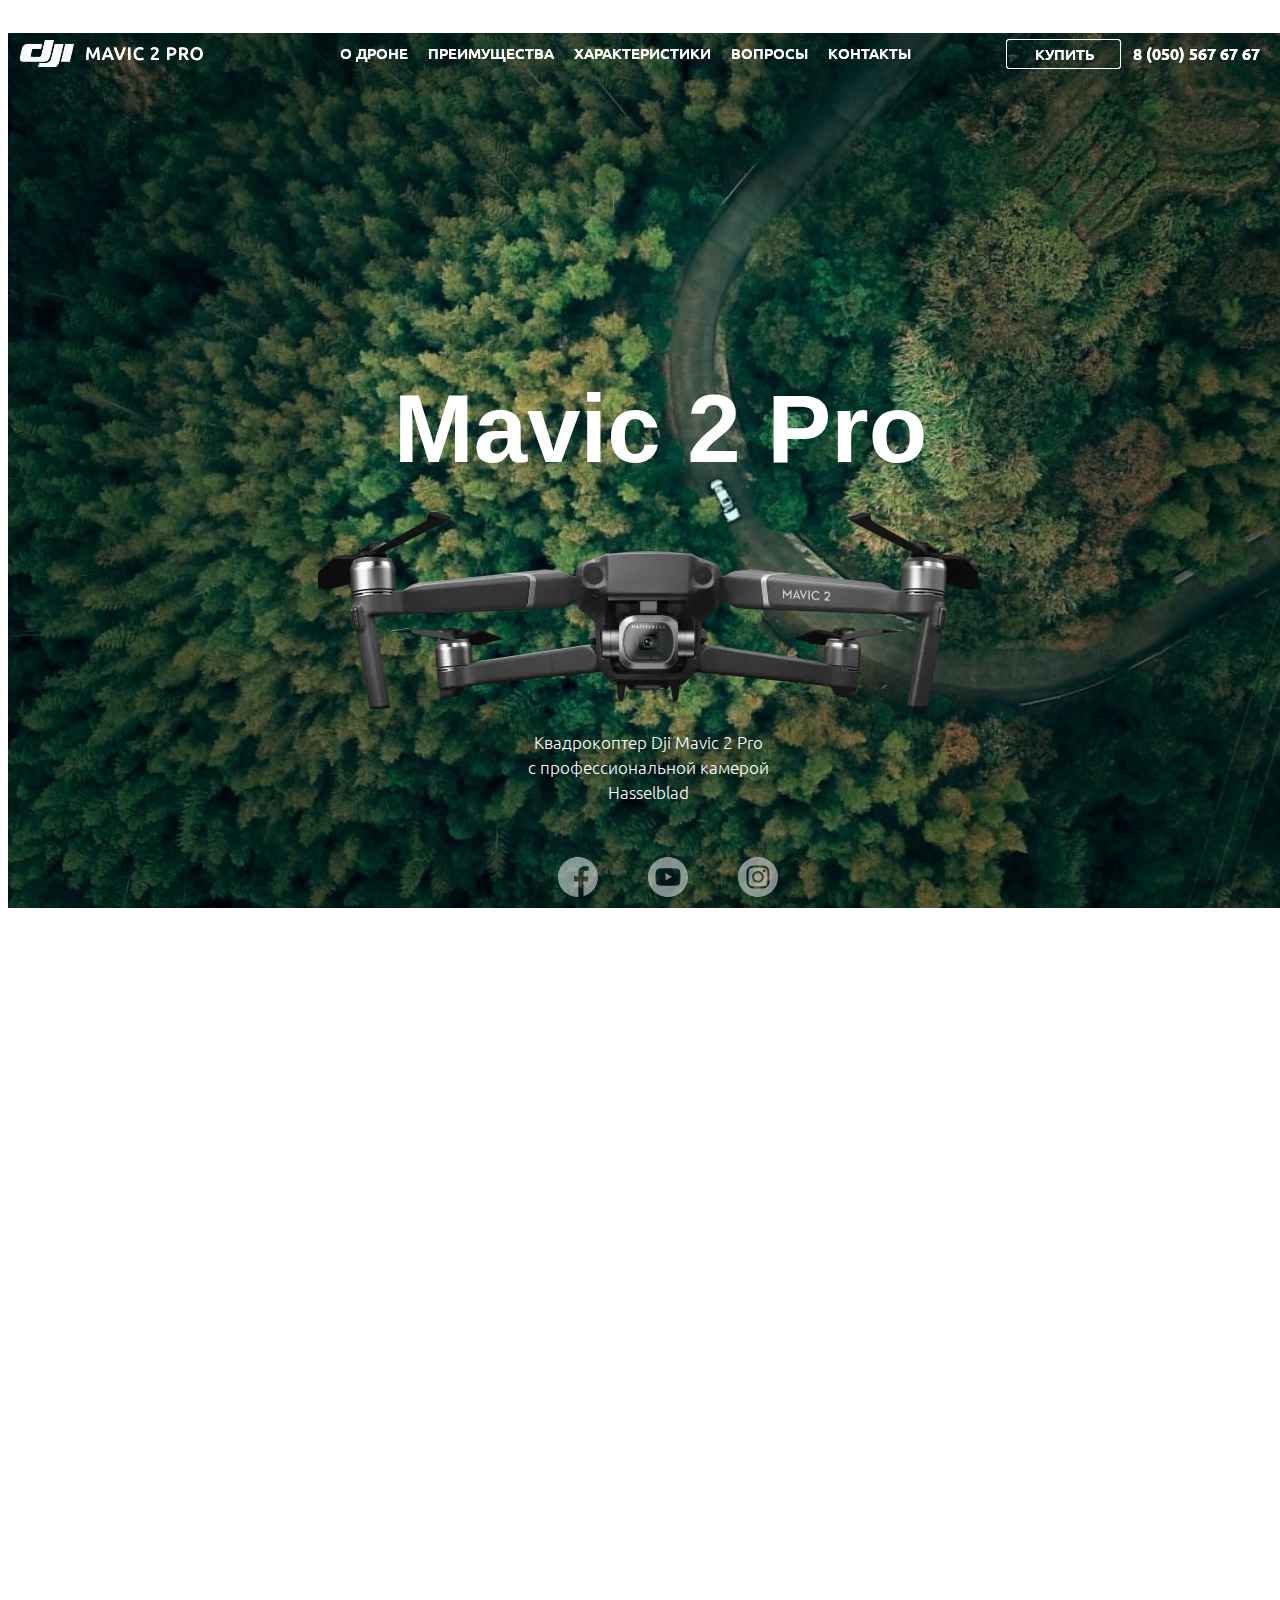
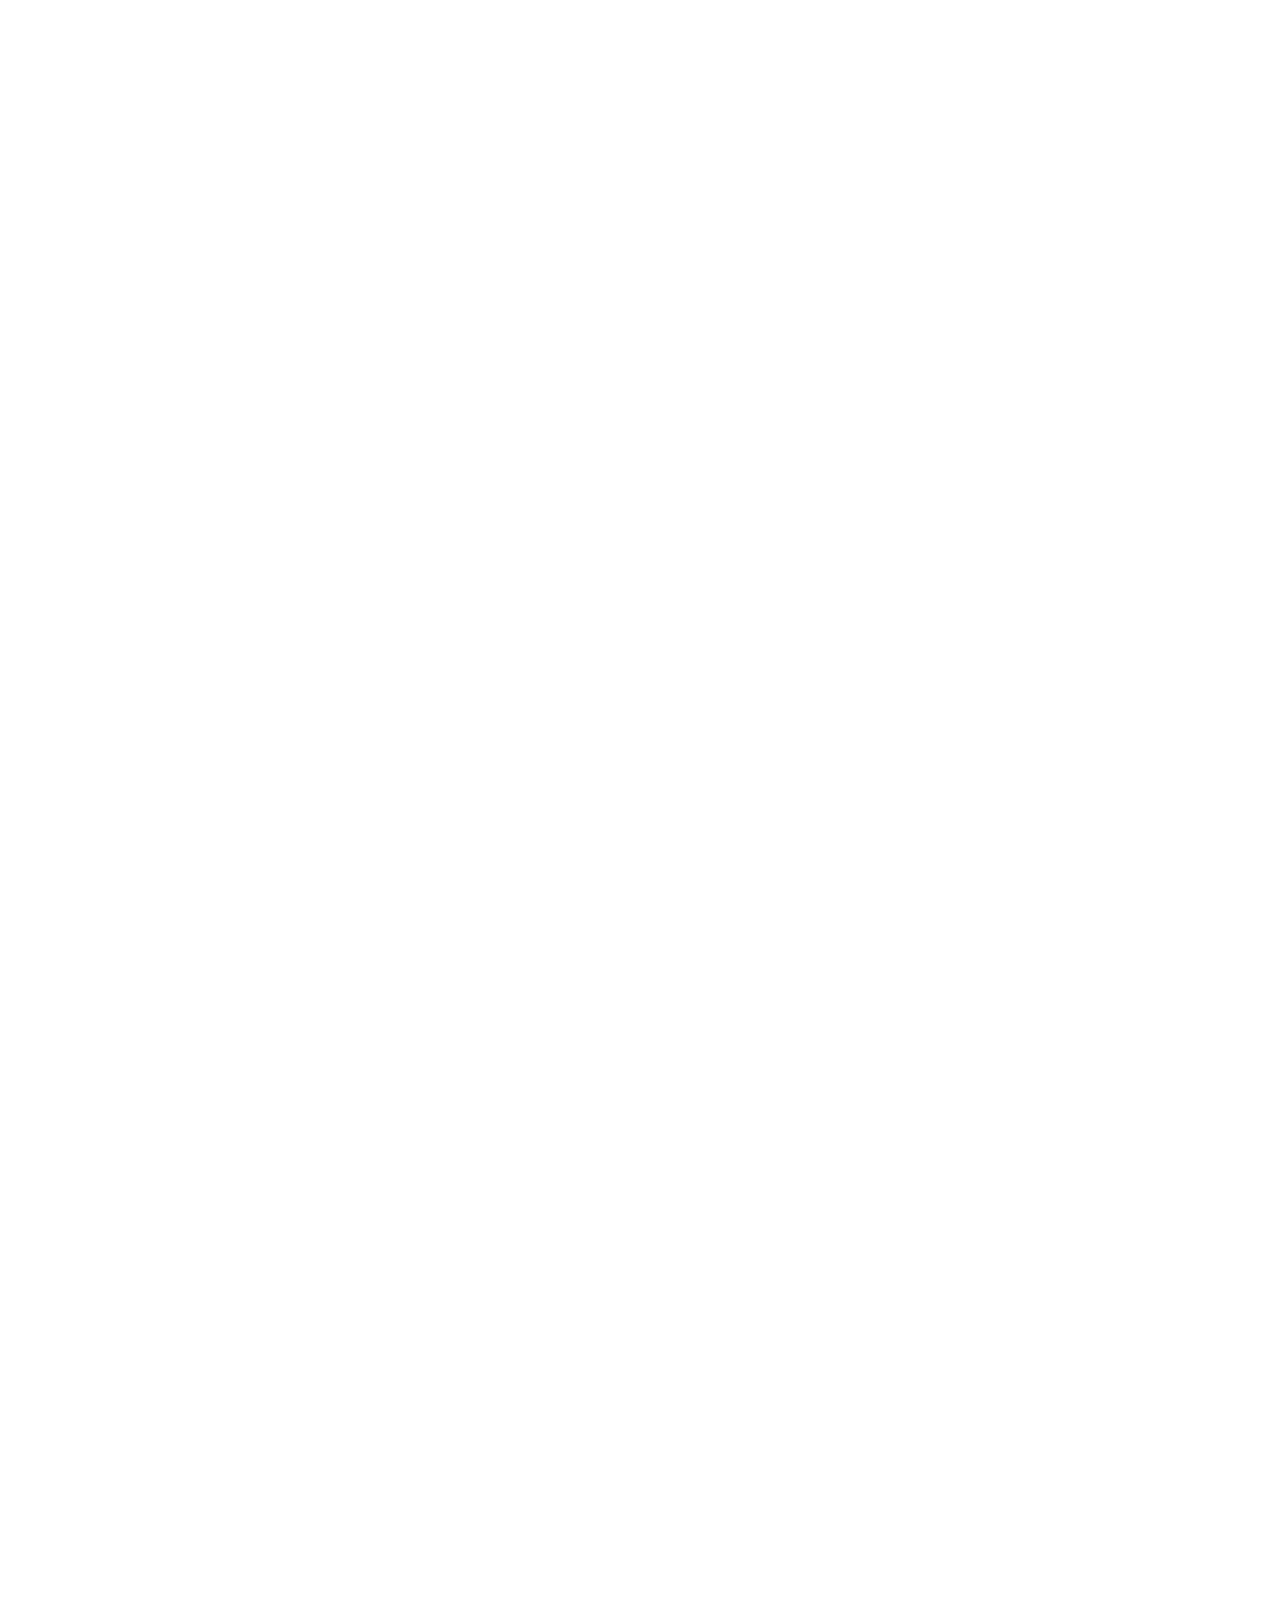
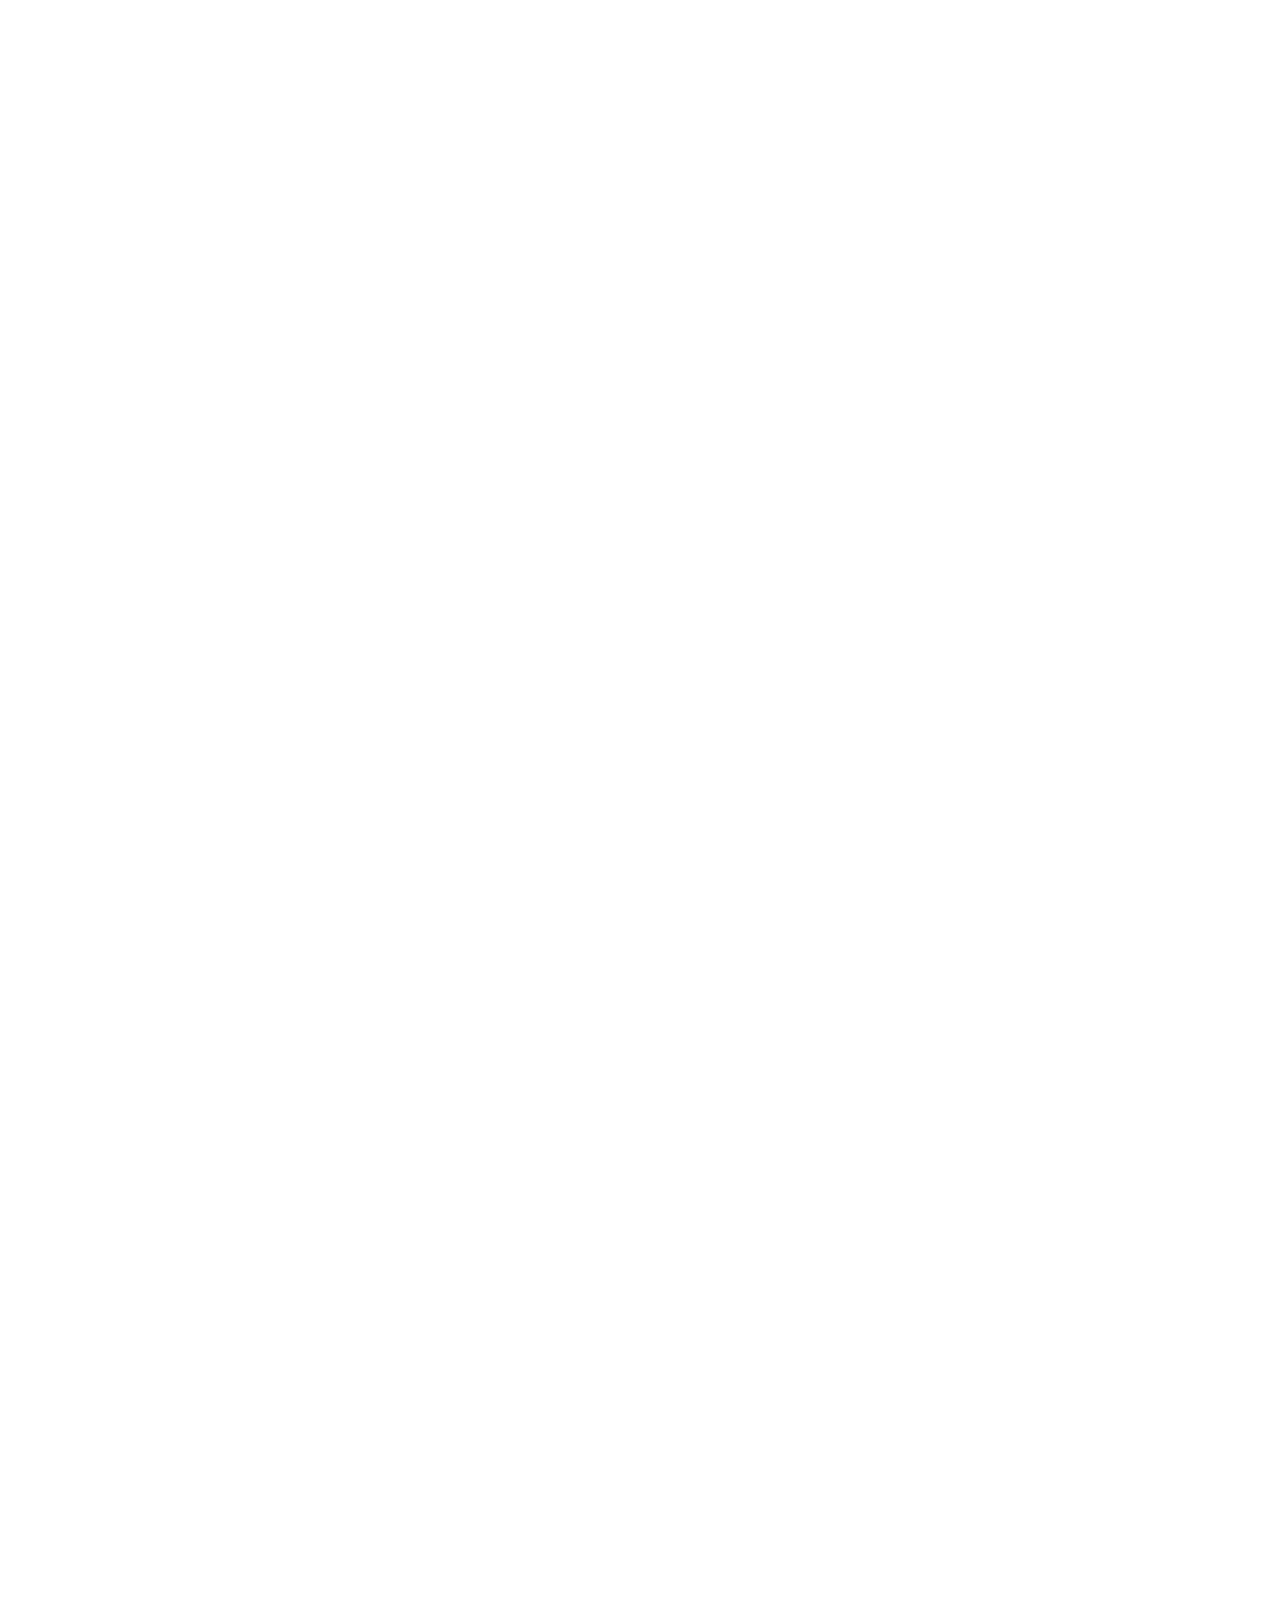
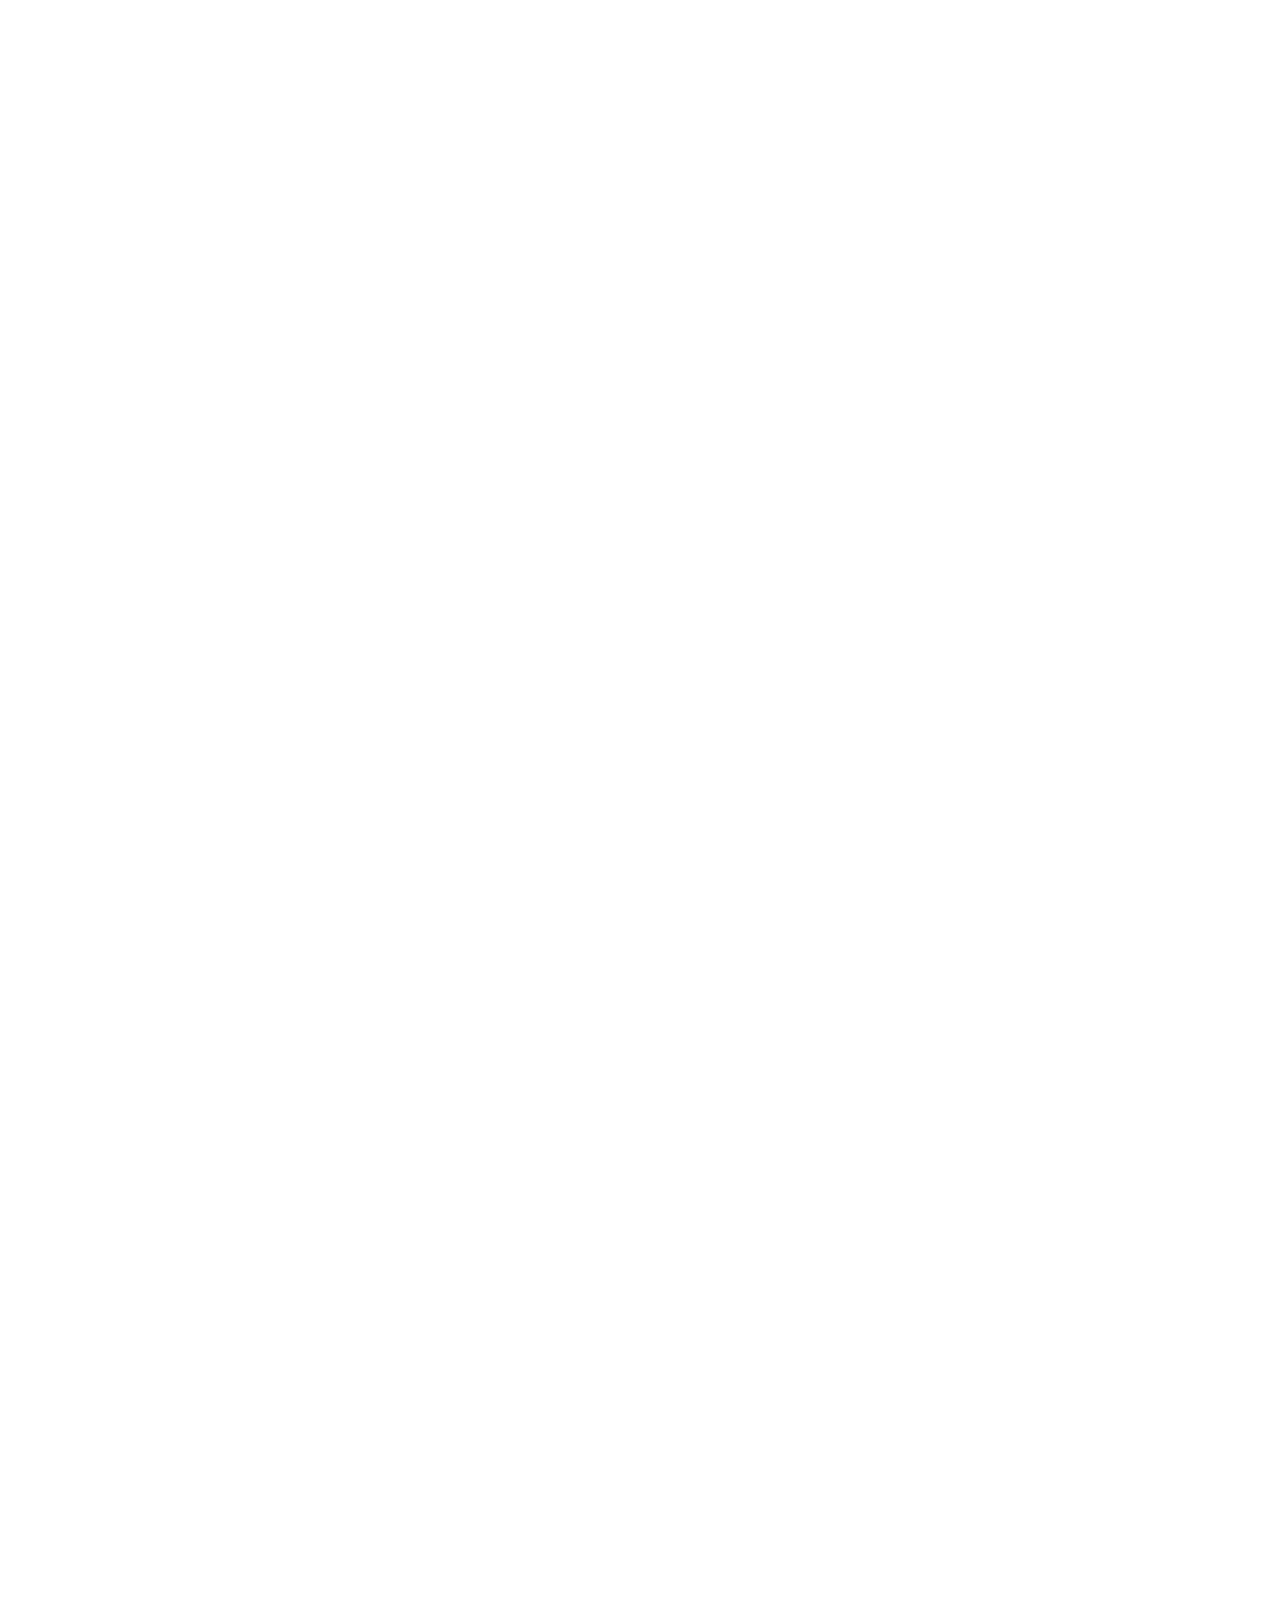
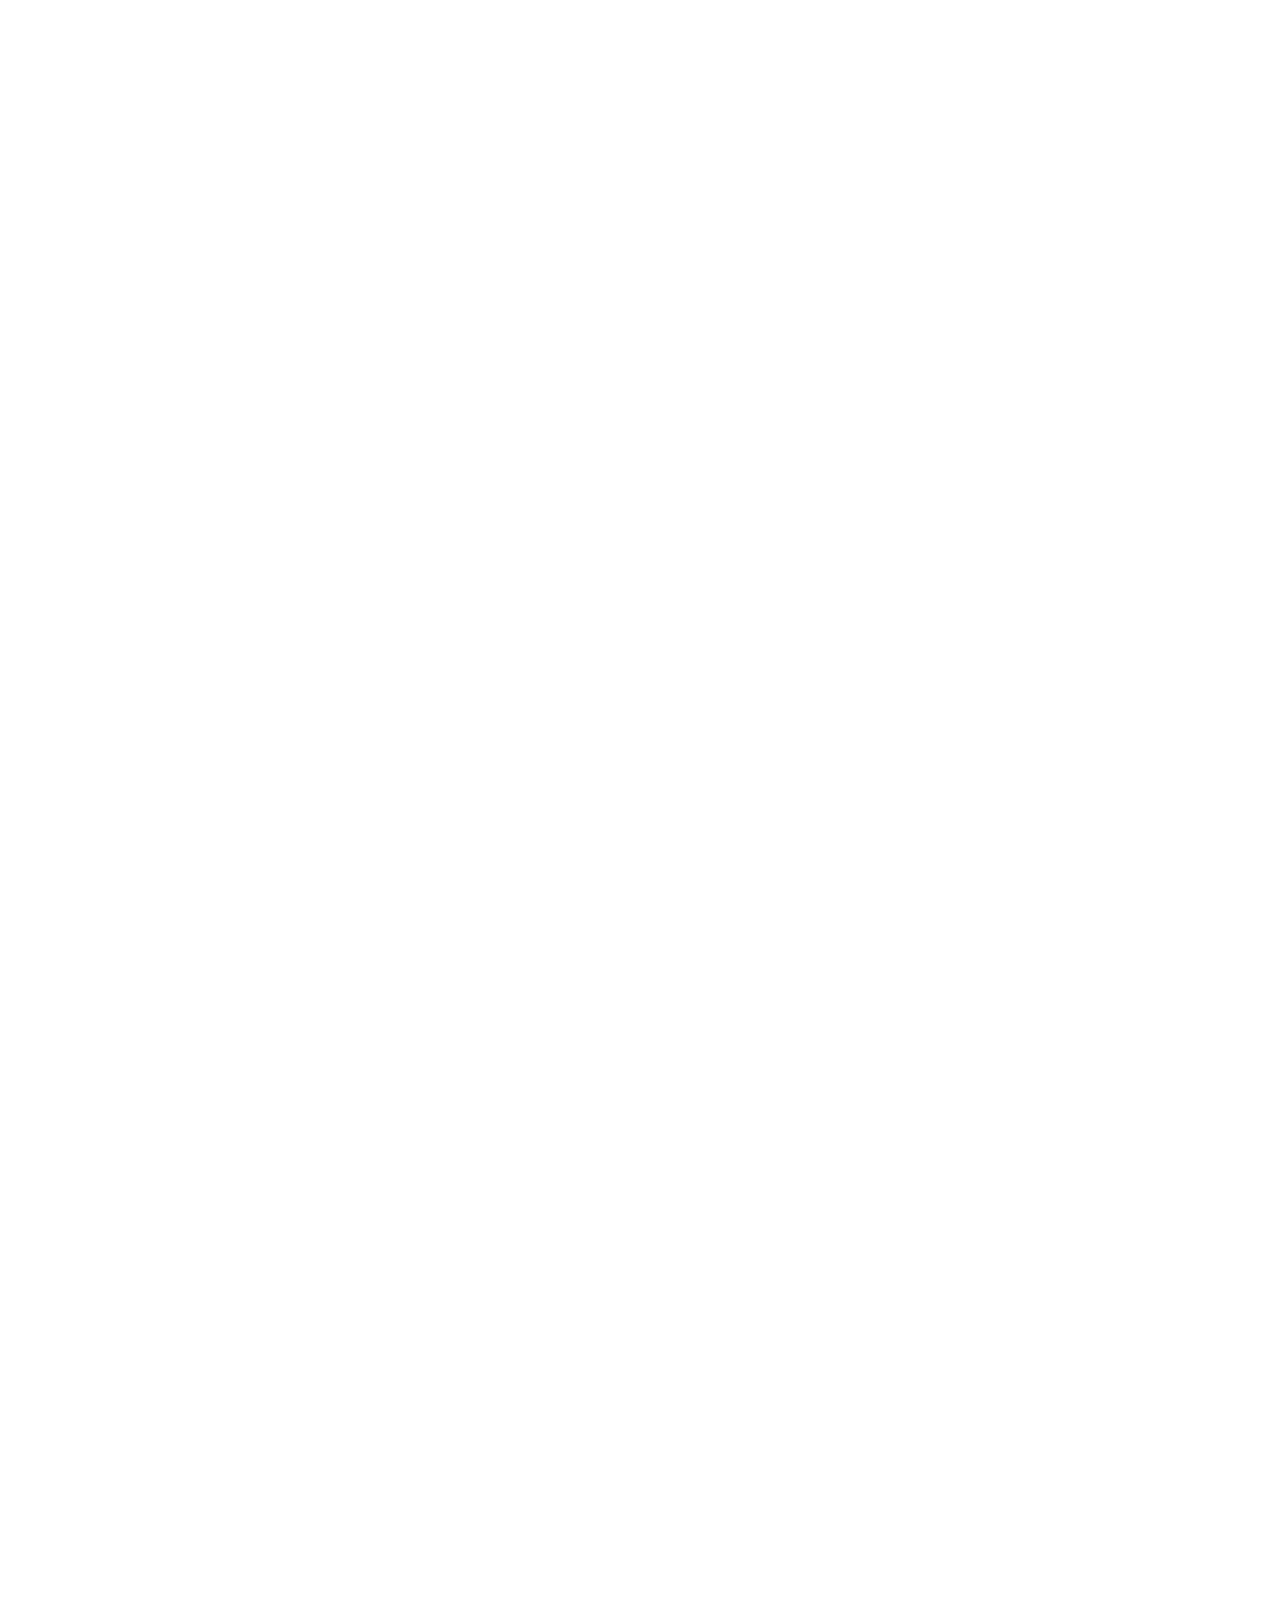
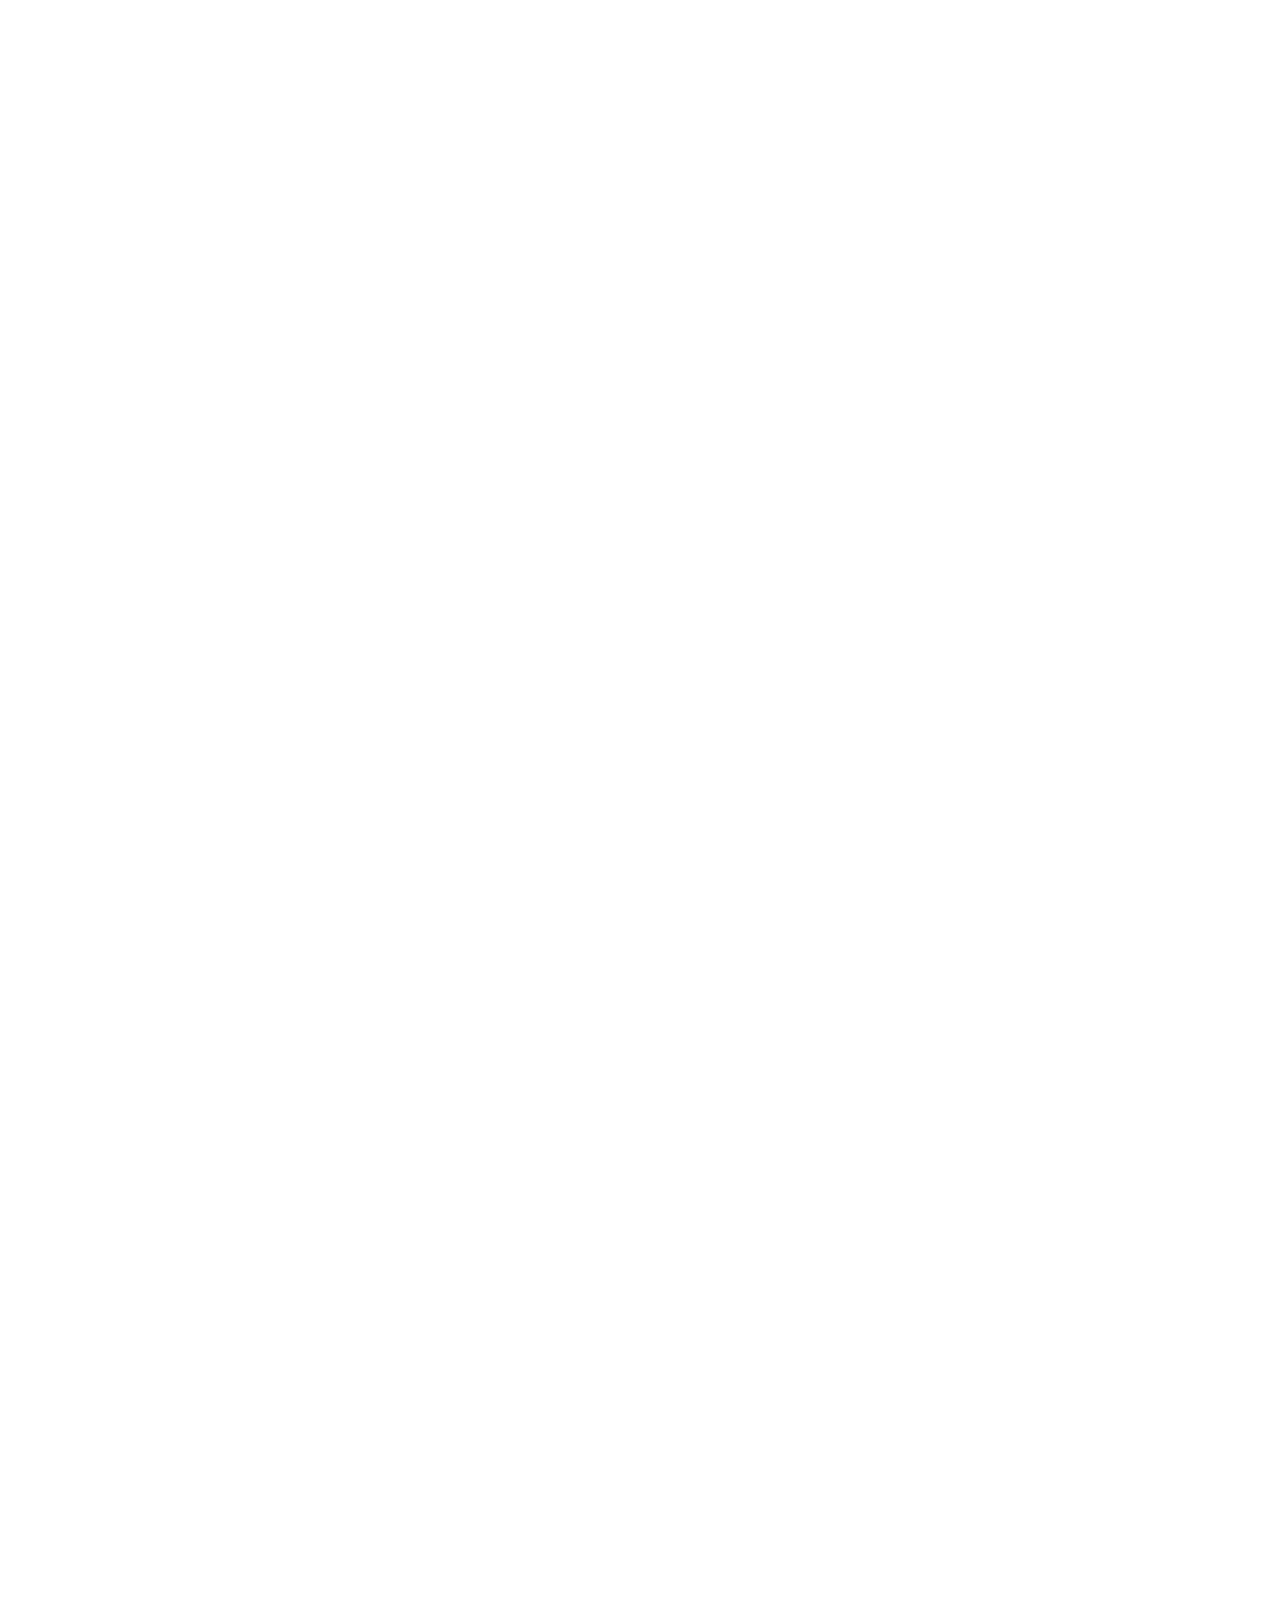
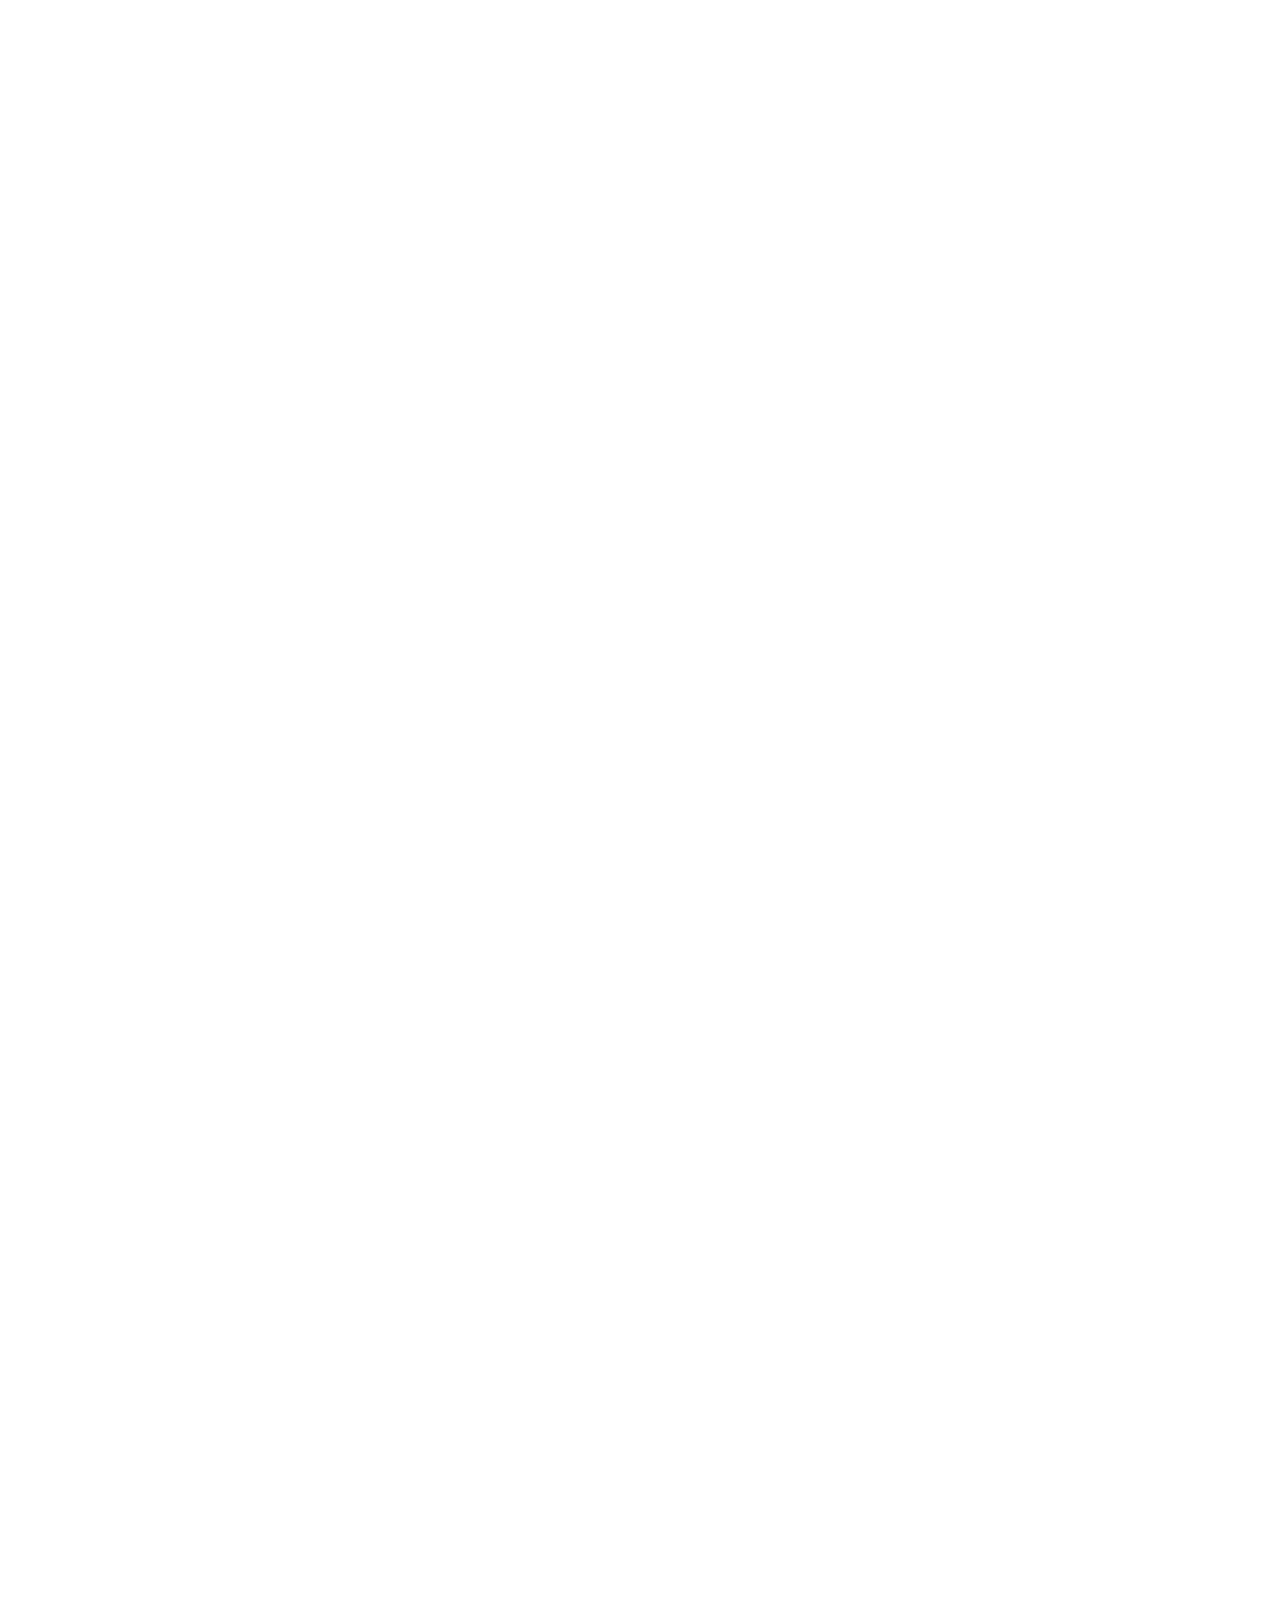
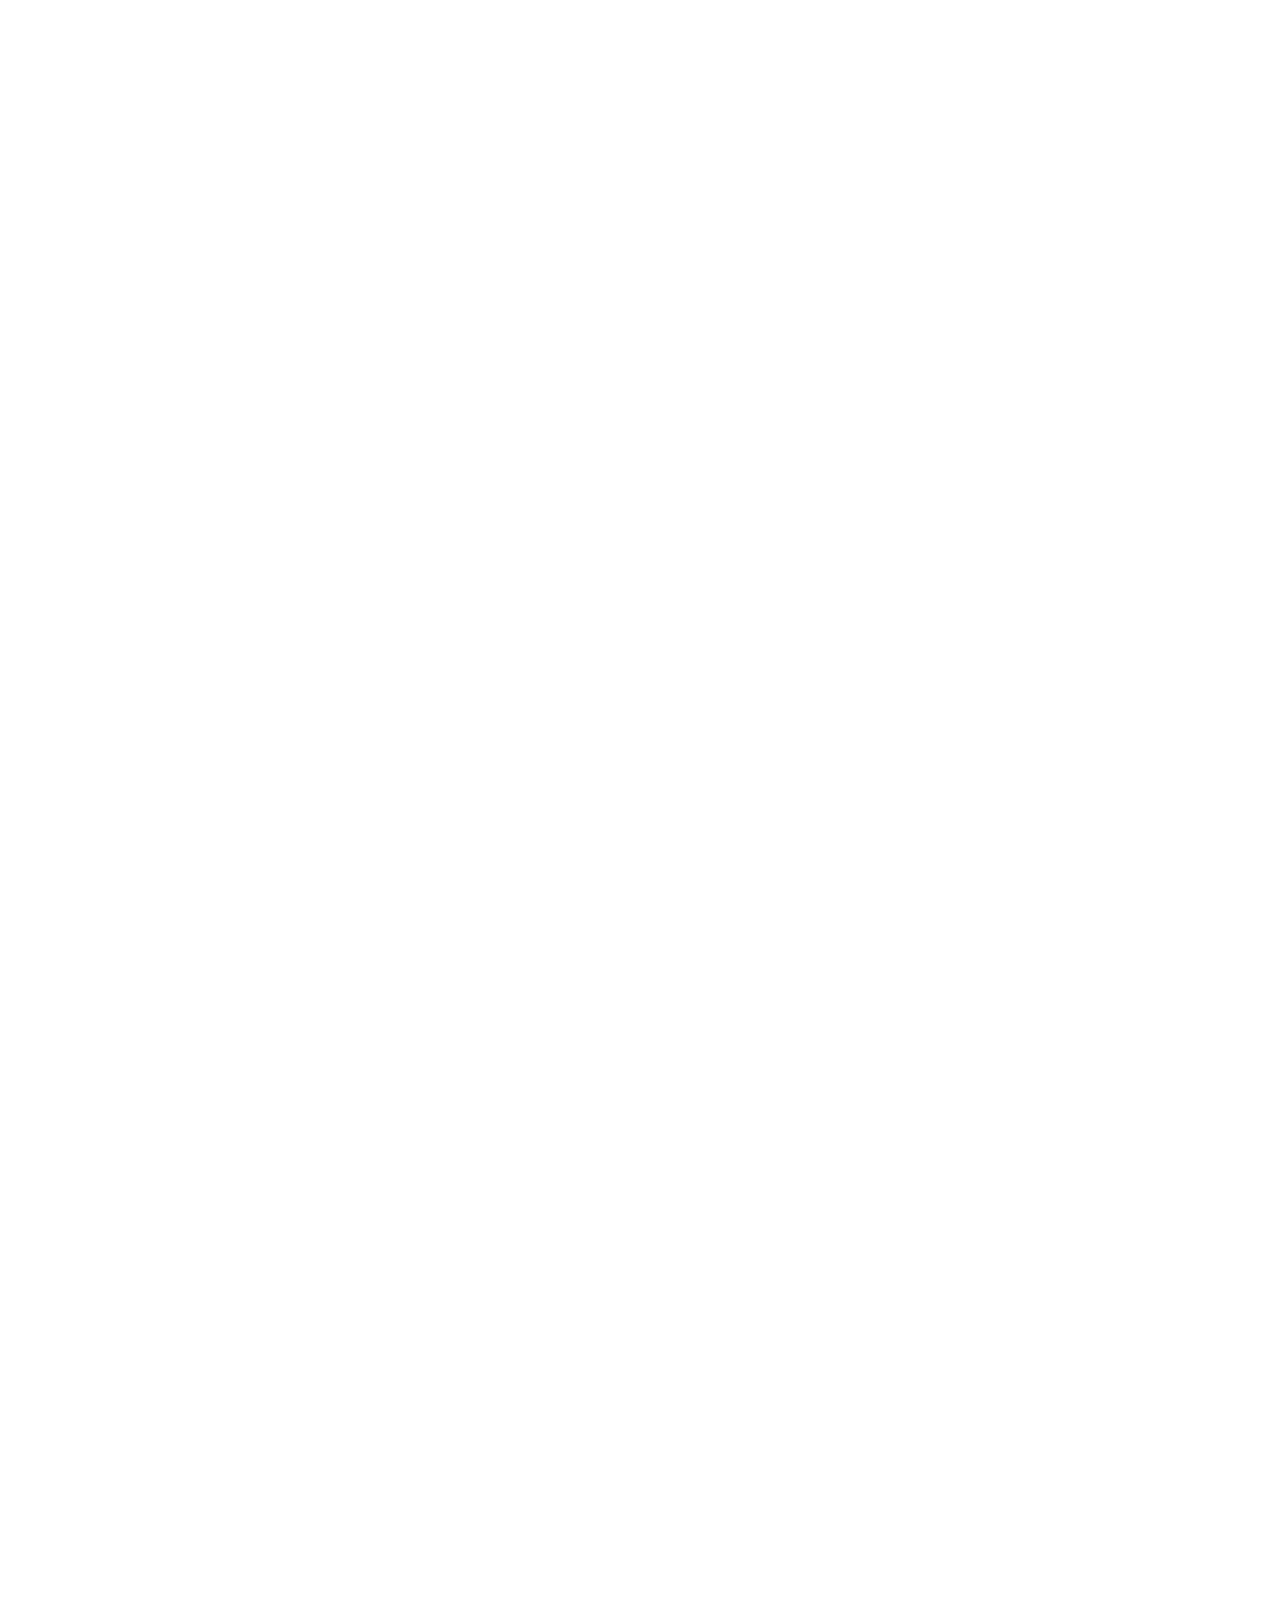
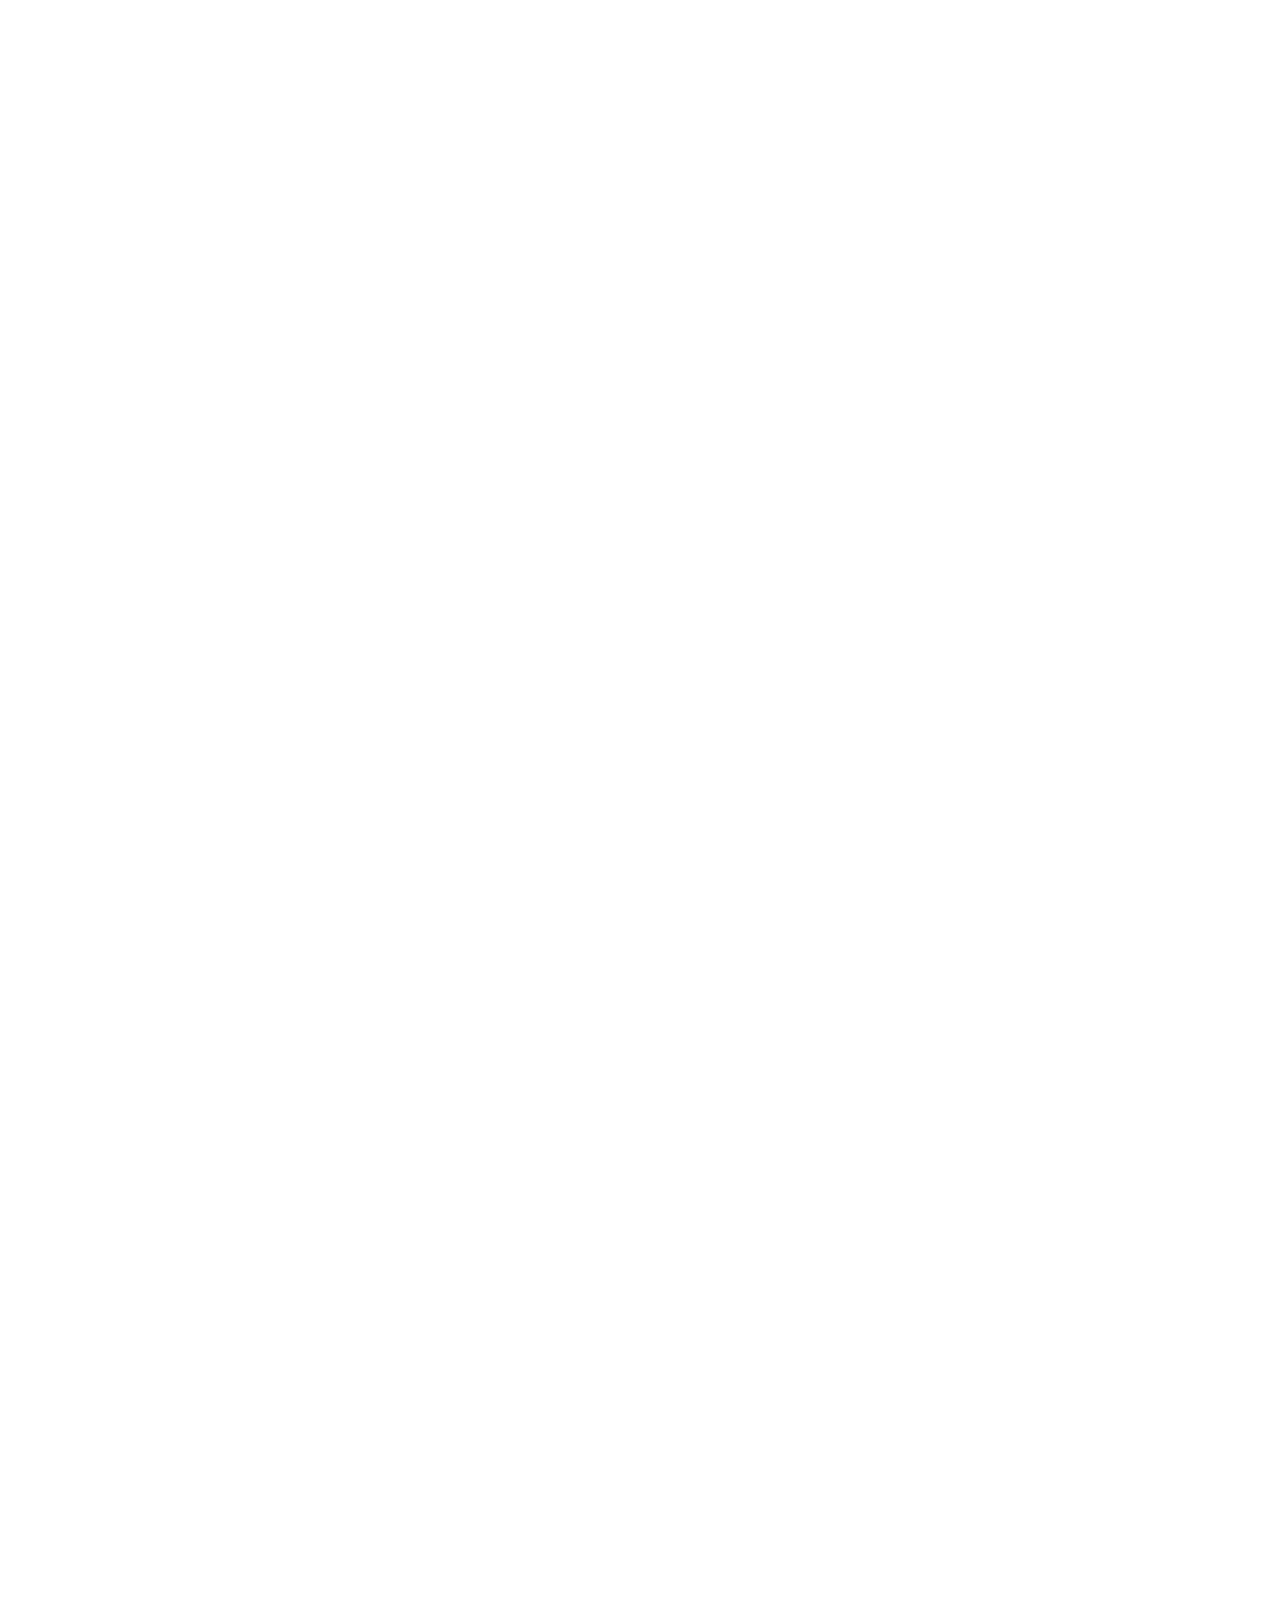
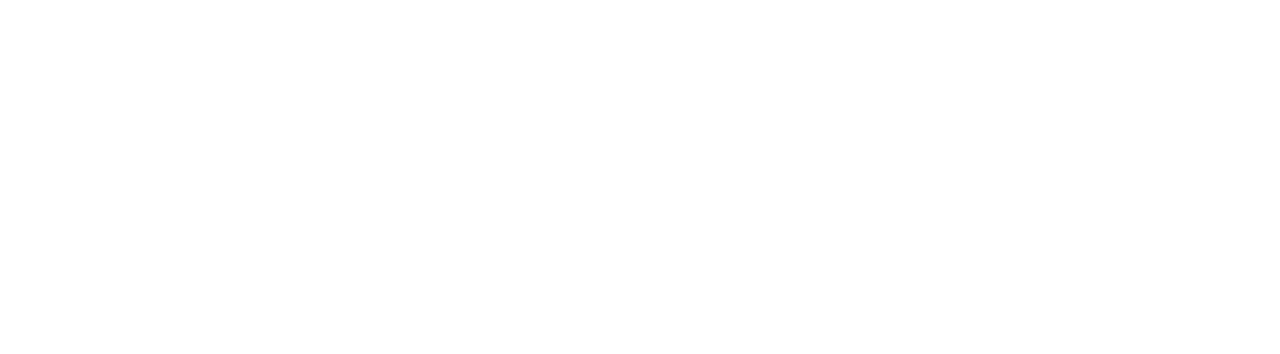
==== commit 4c4e9fac: "add fullpage" ====
--- a/index.html
+++ b/index.html
@@ -1 +1,5 @@
-<!DOCTYPE html><html lang="ru"><head><!-- fonts --><link rel="preconnect" href="https://fonts.gstatic.com"><link href="https://fonts.googleapis.com/css2?family=Ubuntu:wght@300;400;500;700&display=swap" rel="stylesheet"><!-- fonts --><meta charset="UTF-8"><meta http-equiv="X-UA-Compatible" content="IE=edge"><meta name="viewport" content="width=device-width,initial-scale=1"><meta name="robots" content="index, follow, noodp"><meta name="googlebot" content="index, follow"><meta name="google" content="notranslate"><meta name="format-detection" content="telephone=no"><meta name="keywords" content=""><meta name="description" content=""><!-- favicons --><link rel="apple-touch-icon" sizes="180x180" href="assets/img/favicon/apple-touch-icon.png"><link rel="icon" type="image/png" sizes="32x32" href="assets/img/favicon/favicon-32x32.png"><link rel="icon" type="image/png" sizes="16x16" href="assets/img/favicon/favicon-16x16.png"><link rel="manifest" href="assets/img/favicon/site.webmanifest"><link rel="mask-icon" href="assets/img/favicon/safari-pinned-tab.svg" color="#5bbad5"><meta name="msapplication-TileColor" content="#da532c"><meta name="theme-color" content="#ffffff"><title>Mavic2Pro</title><link rel="stylesheet" href="assets/css/style.min.css"></head><body><!-- Встраивание svg через sprite html:<a class="social__link" href="#" target="_blank">        <svg class="social__icon">          <use xlink:href="#fb"></use>        </svg>      </a> --><svg style="display: none"><!-- socials --><symbol id="fb" viewBox="0 0 40 40"><g><path d="M40 20C40 8.95599 31.044 0 20 0C8.95599 0 0 8.95599 0 20C0 31.044 8.95599 40 20 40C20.1175 40 20.2344 39.9976 20.3516 39.9954V24.4263H16.0547V19.4186H20.3516V15.7336C20.3516 11.46 22.9605 9.13391 26.7728 9.13391C28.5983 9.13391 30.1675 9.27002 30.625 9.33075V13.7973H27.9962C25.9222 13.7973 25.5206 14.783 25.5206 16.2292V19.4186H30.4797L29.8334 24.4263H25.5206V39.2273C33.8803 36.8307 40 29.129 40 20Z"/></g></symbol><symbol id="insta" viewBox="0 0 40 40"><g><path d="M23.8281 20C23.8281 22.1143 22.1143 23.8281 20 23.8281C17.8857 23.8281 16.1719 22.1143 16.1719 20C16.1719 17.8857 17.8857 16.1719 20 16.1719C22.1143 16.1719 23.8281 17.8857 23.8281 20Z"/><path d="M28.9526 13.2269C28.7686 12.7283 28.475 12.2769 28.0936 11.9064C27.7231 11.525 27.272 11.2314 26.7731 11.0474C26.3684 10.8902 25.7605 10.7031 24.6408 10.6522C23.4296 10.5969 23.0664 10.585 20 10.585C16.9333 10.585 16.5701 10.5966 15.3592 10.6519C14.2395 10.7031 13.6313 10.8902 13.2269 11.0474C12.728 11.2314 12.2766 11.525 11.9064 11.9064C11.525 12.2769 11.2314 12.728 11.0471 13.2269C10.8899 13.6316 10.7028 14.2398 10.6519 15.3595C10.5966 16.5704 10.5847 16.9336 10.5847 20.0003C10.5847 23.0667 10.5966 23.4299 10.6519 24.6411C10.7028 25.7608 10.8899 26.3687 11.0471 26.7734C11.2314 27.2723 11.5247 27.7234 11.9061 28.0939C12.2766 28.4753 12.7277 28.7689 13.2266 28.9529C13.6313 29.1104 14.2395 29.2975 15.3592 29.3484C16.5701 29.4037 16.933 29.4153 19.9997 29.4153C23.0667 29.4153 23.4299 29.4037 24.6405 29.3484C25.7602 29.2975 26.3684 29.1104 26.7731 28.9529C27.7747 28.5666 28.5663 27.775 28.9526 26.7734C29.1098 26.3687 29.2969 25.7608 29.3481 24.6411C29.4034 23.4299 29.415 23.0667 29.415 20.0003C29.415 16.9336 29.4034 16.5704 29.3481 15.3595C29.2972 14.2398 29.1101 13.6316 28.9526 13.2269ZM20 25.8972C16.7429 25.8972 14.1025 23.2571 14.1025 20C14.1025 16.7429 16.7429 14.1028 20 14.1028C23.2568 14.1028 25.8972 16.7429 25.8972 20C25.8972 23.2571 23.2568 25.8972 20 25.8972ZM26.1304 15.2478C25.3693 15.2478 24.7522 14.6307 24.7522 13.8696C24.7522 13.1085 25.3693 12.4915 26.1304 12.4915C26.8915 12.4915 27.5085 13.1085 27.5085 13.8696C27.5082 14.6307 26.8915 15.2478 26.1304 15.2478Z"/><path d="M20 0C8.95599 0 0 8.95599 0 20C0 31.044 8.95599 40 20 40C31.044 40 40 31.044 40 20C40 8.95599 31.044 0 20 0ZM31.4151 24.7348C31.3596 25.9573 31.1652 26.792 30.8813 27.5226C30.2847 29.0652 29.0652 30.2847 27.5226 30.8813C26.7923 31.1652 25.9573 31.3593 24.7351 31.4151C23.5104 31.4709 23.1192 31.4844 20.0003 31.4844C16.8811 31.4844 16.4902 31.4709 15.2652 31.4151C14.043 31.3593 13.208 31.1652 12.4777 30.8813C11.7111 30.593 11.0172 30.141 10.4434 29.5566C9.85931 28.9832 9.40735 28.2889 9.11896 27.5226C8.83514 26.7923 8.64075 25.9573 8.58521 24.7351C8.52875 23.5101 8.51562 23.1189 8.51562 20C8.51562 16.8811 8.52875 16.4899 8.5849 15.2652C8.64044 14.0427 8.83453 13.208 9.11835 12.4774C9.40674 11.7111 9.85901 11.0168 10.4434 10.4434C11.0168 9.85901 11.7111 9.40704 12.4774 9.11865C13.208 8.83484 14.0427 8.64075 15.2652 8.5849C16.4899 8.52905 16.8811 8.51562 20 8.51562C23.1189 8.51562 23.5101 8.52905 24.7348 8.58521C25.9573 8.64075 26.792 8.83484 27.5226 9.11835C28.2889 9.40674 28.9832 9.85901 29.5569 10.4434C30.141 11.0172 30.5933 11.7111 30.8813 12.4774C31.1655 13.208 31.3596 14.0427 31.4154 15.2652C31.4713 16.4899 31.4844 16.8811 31.4844 20C31.4844 23.1189 31.4713 23.5101 31.4151 24.7348Z"/></g></symbol><symbol id="yt" viewBox="0 0 40 40"><g><path d="M17.5089 23.4939L24.0146 19.7469L17.5089 16V23.4939Z"/><path d="M20 0C8.95599 0 0 8.95599 0 20C0 31.044 8.95599 40 20 40C31.044 40 40 31.044 40 20C40 8.95599 31.044 0 20 0ZM32.4969 20.0204C32.4969 20.0204 32.4969 24.0765 31.9824 26.0324C31.694 27.103 30.8499 27.9471 29.7794 28.2352C27.8235 28.75 20 28.75 20 28.75C20 28.75 12.197 28.75 10.2206 28.2147C9.15009 27.9266 8.30597 27.0822 8.01758 26.0117C7.50275 24.0765 7.50275 20 7.50275 20C7.50275 20 7.50275 15.9442 8.01758 13.9883C8.30566 12.9178 9.17053 12.0529 10.2206 11.7648C12.1765 11.25 20 11.25 20 11.25C20 11.25 27.8235 11.25 29.7794 11.7853C30.8499 12.0734 31.694 12.9178 31.9824 13.9883C32.5177 15.9442 32.4969 20.0204 32.4969 20.0204Z"/></g></symbol><!-- socials -->	<!-- lines --><symbol id="line-1" viewBox="0 0 247 47"><g><path opacity="0.37" d="M246 41.3299C112.088 67.1402 156.11 -22.7031 1 7.15601" stroke="#E6E6E6" stroke-width="1.5" stroke-dasharray="9 4"/></g></symbol><symbol id="line-2" viewBox="0 0 465 64"><g><path opacity="0.37" d="M1.5 63.5C22 32.5 74 5.93359 179.5 15C285 24.0664 363.5 69 464.5 1" stroke="#E6E6E6" stroke-width="1.5" stroke-dasharray="9 4"/></g></symbol><symbol id="line-3" viewBox="0 0 256 41"><g><path opacity="0.37" d="M255 34.9787C120.193 60.6914 157.148 -22.209 1.00001 7.53705" stroke="#E6E6E6" stroke-width="1.5" stroke-dasharray="9 4"/></g></symbol><!-- lines -->	<!-- arrows --><symbol id="arrow-down" viewBox="0 0 17 9"><g><path d="M1 1L8.5 8L16 1" stroke="white"/></g></symbol><symbol id="arrow-left" viewBox="0 0 10 18" fill="none"><g><path d="M9.21839 1L1 9L9.21839 17"/></g></symbol><symbol id="arrow-right" viewBox="0 0 10 18" fill="none"><g><path d="M0.78161 17L9 9L0.78161 1"/></g></symbol><symbol id="arrow-questions" viewBox="0 0 20 13"><g><path d="M9.6013 12.7995L0.166606 1.19008C-0.0555352 0.916736 -0.0555352 0.478353 0.166606 0.205009C0.388746 -0.0683362 0.74501 -0.0683362 0.96715 0.205009L9.99948 11.3193L19.0318 0.205009C19.2539 -0.0683362 19.6102 -0.0683362 19.8323 0.205009C19.9413 0.339102 20 0.519613 20 0.694966C20 0.87032 19.9455 1.05083 19.8323 1.18492L10.3977 12.7943C10.1797 13.0677 9.81925 13.0677 9.6013 12.7995Z" fill="#5E5E57"/></g></symbol><!-- arrows --></svg><header class="header"><div class="container"><div class="header__inner"><a class="logo" href="#top"><picture class="logo__img"><source srcset="assets/img/logo_mobile.png" media="(max-width: 768px)"><img src="assets/img/logo_desktop.png" alt=""></picture></a><nav class="menu"><ul class="menu__list"><li class="menu__list-item"><a class="menu__list-link" href="#products">О ДРОНЕ</a></li><li class="menu__list-item"><a class="menu__list-link" href="#benefits">ПРЕИМУЩЕСТВА</a></li><li class="menu__list-item"><a class="menu__list-link" href="#specification">ХАРАКТЕРИСТИКИ</a></li><li class="menu__list-item"><a class="menu__list-link" href="#questions">ВОПРОСЫ</a></li><li class="menu__list-item"><a class="menu__list-link" href="#contacts">КОНТАКТЫ</a></li></ul></nav><div class="header__info"><button class="header__btn">КУПИТЬ</button> <a class="header__phone" href="tel:80505676767">8 (050) 567 67 67</a></div></div><!-- header inner--></div><!-- container --></header><main id="fullpage"><section class="page-section top" id="top"><div class="page-section__wrapper top__wrapper"><div class="container"><div class="top__inner"><h1 class="title top__title">Mavic 2 Pro</h1><picture><source srcset="assets/img/drone.webp" type="image/webp"><img class="top__img" src="assets/img/drone.png" alt=""></picture><p class="top__text">Квадрокоптер Dji Mavic 2 Pro<br>с профессиональной камерой Hasselblad</p><ul class="top__social-list"><li class="top__social-item"><a class="top__social-link" href="#"><svg class="social__icon"><use xlink:href="#fb"></use></svg></a></li><li class="top__social-item"><a class="top__social-link" href="#"><svg class="social__icon"><use xlink:href="#yt"></use></svg></a></li><li class="top__social-item"><a class="top__social-link" href="#"><svg class="social__icon"><use xlink:href="#insta"></use></svg></a></li></ul><!-- top__social-list --></div><!-- top__inner --></div><!-- container --><div class="scroll__btn"><a href="#products"><svg class="arrow arrow-down"><use xlink:href="#arrow-down"></use></svg></a></div></div><!-- top__wrapper --></section><!-- top --><section class="page-section products" id="products"><div class="page-section__wrapper"><div class="container"><h3 class="title products__title">Что такое Mavic 2 Pro?</h3><div class="products__inner"><div class="products__text"><p class="products__text-paragraph">Дрон Mavic 2 Pro - это инженерное чудо, идеальное для аэросъемки. Дрон обладает всеми лучшими технологиями DJI, он преобразит мир аэросъемки.</p><p class="products__text-paragraph">Mavic 2 Pro оснащен совершенно новой камерой Hasselblad L1D-20c. Камера L1D-20c работает по уникальной технологии Hasselblad Natural Colour Solution (HNCS)5, позволяющей пользователям делать великолепные снимки с воздуха с разрешением в 20 мегапикселей и потрясающими цветами.</p></div><div class="products__slider-box"><p class="products__slider-text">Лучшая беспилотная технология аэросъемки</p><div class="products__slider"><div class="products__slider-item"><picture><source srcset="assets/img/slider-1.webp" type="image/webp"><img class="products__slider-img" src="assets/img/slider-1.jpg"></picture></div><div class="products__slider-item"><picture><source srcset="assets/img/slider-2.webp" type="image/webp"><img class="products__slider-img" src="assets/img/slider-2.jpg"></picture></div><div class="products__slider-item"><picture><source srcset="assets/img/slider-3.webp" type="image/webp"><img class="products__slider-img" src="assets/img/slider-3.jpg"></picture></div><div class="products__slider-item"><picture><source srcset="assets/img/slider-4.webp" type="image/webp"><img class="products__slider-img" src="assets/img/slider-4.jpg"></picture></div><div class="products__slider-item"><picture><source srcset="assets/img/slider-5.webp" type="image/webp"><img class="products__slider-img" src="assets/img/slider-5.jpg"></picture></div><div class="products__slider-item"><picture><source srcset="assets/img/slider-6.webp" type="image/webp"><img class="products__slider-img" src="assets/img/slider-6.jpg"></picture></div></div><!-- products__slider --> <button class="slider-btn slider-btn__left"><svg class="slider-arrow slider-arrow__left"><use xlink:href="#arrow-left"></use></svg></button> <button class="slider-btn slider-btn__right"><svg class="slider-arrow slider-arrow__right"><use xlink:href="#arrow-right"></use></svg></button></div><!-- products__slider-box --></div><!-- products__inner --></div><!-- container --><div class="scroll__btn"><a href="#benefits"><svg class="arrow arrow-down"><use xlink:href="#arrow-down"></use></svg></a></div></div><!-- page-section__wrapper --></section><!-- products --><section class="page-section benefits" id="benefits"><div class="page-section__wrapper"><div class="container"><h3 class="title benefits__title">Преимущества</h3><div class="benefits__items"><div class="benefits__item"><div class="benefits__num">1</div><div class="benefits__img"><picture><source srcset="assets/img/benefits-1.webp" type="image/webp"><img src="assets/img/benefits-1.jpg" alt=""></picture></div><div class="benefits__info"><h4 class="benefits__info-title">Интеллектуальные<br>режимы</h4><p class="benefits__info-text">Mavic 2 унаследовал 6 стандартных режимов интеллектуальной съемки QuickShot:Roket/ Dronie/ Circle/ Helix/ Boomerang/ Asteroid.</p></div></div><!-- benefits__item --><div class="benefits__item"><div class="benefits__num">2</div><div class="benefits__img"><picture><source srcset="assets/img/benefits-2.webp" type="image/webp"><img src="assets/img/benefits-2.jpg" alt=""></picture></div><div class="benefits__info"><h4 class="benefits__info-title">Active<br>Track 2.0</h4><p class="benefits__info-text">Усовершенствованный режим второго поколения распознаёт и отслеживает объекты ещё точнее, быстрее и умнее.</p></div></div><!-- benefits__item --><div class="benefits__item"><div class="benefits__num">3</div><div class="benefits__img"><picture><source srcset="assets/img/benefits-3.webp" type="image/webp"><img src="assets/img/benefits-3.jpg" alt=""></picture></div><div class="benefits__info"><h4 class="benefits__info-title">Панорамная<br>съемка</h4><p class="benefits__info-text">Mavic 2 поддерживает 4 режима панорамной съёмки: сферическая, 180 градусов, горизонтальная, вертикальная</p></div></div><!-- benefits__item --><div class="benefits__item"><div class="benefits__num">4</div><div class="benefits__img"><picture><source srcset="assets/img/benefits-4.webp" type="image/webp"><img src="assets/img/benefits-4.jpg" alt=""></picture></div><div class="benefits__info"><h4 class="benefits__info-title">Крутая<br>камера!</h4><p class="benefits__info-text">Технология Hyperlapse в четырёх режимах исполнения. Улучшенный фото режим HDR Функция HyperLight для съёмки в условиях слабого освещения 4К съёмка</p></div></div><!-- benefits__item --></div><!-- benefits__items --></div><!-- container --><div class="scroll__btn"><a href="#specification"><svg class="arrow arrow-down"><use xlink:href="#arrow-down"></use></svg></a></div></div><!-- page-section__wrapper --></section><section class="page-section specification" id="specification"><div class="page-section__wrapper"><div class="container"><h3 class="title specification__title">Характеристики</h3><div class="specification__inner"><div class="specification__item"><div class="specification__box specification__box-1"><h4 class="specification__box-title">Dlog-M 10 бит</h4><p class="specification__box-text">Mavic 2 Pro поддерживает цветовой профиль Dlog-M 10 бит с более широким динамическим диапазоном, дающим больше возможностей для цветокоррекции.</p></div><div class="specification__box specification__box-2"><h4 class="specification__box-title">Камера Hasselblad</h4><p class="specification__box-text">Камера Hasselblad L1D-20С известны эргономичным дизайном и превосходным качеством изображений.</p></div></div><div class="specification__item specification__item--center"><picture><source srcset="assets/img/drone.webp" type="image/webp"><img class="specification__img" src="assets/img/drone.png" alt=""></picture></div><div class="specification__item"><div class="specification__box specification__box-3"><h4 class="specification__box-title">Матрица CMOS 1</h4><p class="specification__box-text">Зона активной работы новой 1-дюймовой матрицы CMOS в четыре раза превышает показатели Mavic Pro</p></div><div class="specification__box specification__box-4"><h4 class="specification__box-title">Видео HDR</h4><p class="specification__box-text">Благодаря поддержке видео 4K HDR 10 бит, Mavic 2 Pro можно подсоединить к совместимому с HLG 4K ТВ и просматривать запись в полном цветовом спектре</p></div></div></div><!-- specification__inner --></div><!-- container --><div class="scroll__btn"><a href="#questions"><svg class="arrow arrow-down"><use xlink:href="#arrow-down"></use></svg></a></div></div><!-- page-section__wrapper --></section><section class="page-section questions" id="questions"><div class="page-section__wrapper"><div class="container"><h3 class="title questions__title">Остались вопросы?</h3><div class="questions__items"><div class="questions__item questions__item--active"><h4 class="questions__item-title">Какие отличия между Mavic 2 Pro и Mavic 2 Zoom?</h4><p class="questions__item-text">В Mavic 2 улучшены практически все аспекты: камера, передача видеосигнала, полётное время, скорость, уровень шума, обнаружение препятствий в нескольких направлениях, интеллектуальные функции и уникальная функция Hyperlapse (гиперлапс).</p></div><!-- Q item--><div class="questions__item"><h4 class="questions__item-title">Чем Mavic 2 лучше Mavic Pro?</h4><p class="questions__item-text">В Mavic 2 улучшены практически все аспекты: камера, передача видеосигнала, полётное время, скорость, уровень шума, обнаружение препятствий в нескольких направлениях, интеллектуальные функции и уникальная функция Hyperlapse (гиперлапс).</p></div><!-- Q item--><div class="questions__item"><h4 class="questions__item-title">Можно ли подключить Mavic 2 к очкам DJI Goggles?</h4><p class="questions__item-text">В Mavic 2 улучшены практически все аспекты: камера, передача видеосигнала, полётное время, скорость, уровень шума, обнаружение препятствий в нескольких направлениях, интеллектуальные функции и уникальная функция Hyperlapse (гиперлапс).</p></div><!-- Q item--><div class="questions__item"><h4 class="questions__item-title">Является ли Mavic 2 водонепроницаемым？</h4><p class="questions__item-text">В Mavic 2 улучшены практически все аспекты: камера, передача видеосигнала, полётное время, скорость, уровень шума, обнаружение препятствий в нескольких направлениях, интеллектуальные функции и уникальная функция Hyperlapse (гиперлапс).</p></div><!-- Q item --></div><!-- questions__items--></div><!-- container --><div class="scroll__btn"><a href="#contacts"><svg class="arrow arrow-down"><use xlink:href="#arrow-down"></use></svg></a></div></div><!-- page-section__wrapper --></section><section class="page-section contacts" id="contacts"><div class="page-section__wrapper"><div class="container"><h3 class="title contacts__title">Контакты</h3><div class="contacts__inner"><div class="contacts__info"><div class="contacts__info-box"><p class="contacts__info-title">Киев</p><a class="contacts__info-phone" href="tel:+70505676767">+8 (050) 567– 67 – 67</a> <a class="contacts__info-email" href="mailto:dgi.mavic2pro.kiev@mail.ru">dgi.mavic2pro.kiev@mail.ru</a></div><!-- contacts__info-box --><div class="contacts__info-box"><p class="contacts__info-title">Москва</p><a class="contacts__info-phone" href="tel:+74995676767">+7 (499) 567– 67 – 67</a> <a class="contacts__info-email" href="mailto:dgi.mavic2pro.moscow@mail.ru">dgi.mavic2pro.moscow@mail.ru</a></div><!-- contacts__info-box --><div class="contacts__info-box"><p class="contacts__info-title">Минск</p><a class="contacts__info-phone" href="tel:+375175676767">+3 (7517) 567– 67 – 67</a> <a class="contacts__info-email" href="mailto:dgi.mavic2pro.minsk@mail.ru">dgi.mavic2pro.minsk@mail.ru</a></div><!-- contacts__info-box --></div><!-- contacts__info --><div class="contacts__form"><form><h4 class="contacts__form-title">Остались вопросы?</h4><p class="contacts__form-text">Мы обязательно свяжемся с вами в течение двух рабочих дней</p><div class="contacts__form-line"><input class="contacts__form-input" type="text" placeholder="Ваше имя"> <input class="contacts__form-input" type="email" placeholder="Ваше email"></div><!-- contacts__form-line --> <textarea class="contacts__form-area" placeholder="Что вас интересует?"></textarea> <button class="contacts__form-btn">ОТПРАВИТЬ</button></form></div><ul class="contacts__social-list"><li class="contacts__social-item"><a class="contacts__social-link" href="#"><svg class="social__icon"><use xlink:href="#fb"></use></svg></a></li><li class="contacts__social-item"><a class="contacts__social-link" href="#"><svg class="social__icon"><use xlink:href="#yt"></use></svg></a></li><li class="contacts__social-item"><a class="contacts__social-link" href="#"><svg class="social__icon"><use xlink:href="#insta"></use></svg></a></li></ul></div><!-- contacts__inner --><footer class="footer"><div class="container"><p class="footer__copy">© DJI, 2020</p></div></footer></div><!-- container --></div><!-- page-section__wrapper --></section></main><script src="https://ajax.googleapis.com/ajax/libs/jquery/3.6.0/jquery.min.js"></script><script src="assets/js/app.min.js"></script></body></html>+<<<<<<< HEAD
+<!DOCTYPE html><html lang="ru"><head><!-- fonts --><link rel="preconnect" href="https://fonts.gstatic.com"><link href="https://fonts.googleapis.com/css2?family=Ubuntu:wght@300;400;500;700&display=swap" rel="stylesheet"><!-- fonts --><meta charset="UTF-8"><meta http-equiv="X-UA-Compatible" content="IE=edge"><meta name="viewport" content="width=device-width,initial-scale=1"><meta name="robots" content="index, follow, noodp"><meta name="googlebot" content="index, follow"><meta name="google" content="notranslate"><meta name="format-detection" content="telephone=no"><meta name="keywords" content=""><meta name="description" content=""><!-- favicons --><link rel="apple-touch-icon" sizes="180x180" href="assets/img/favicon/apple-touch-icon.png"><link rel="icon" type="image/png" sizes="32x32" href="assets/img/favicon/favicon-32x32.png"><link rel="icon" type="image/png" sizes="16x16" href="assets/img/favicon/favicon-16x16.png"><link rel="manifest" href="assets/img/favicon/site.webmanifest"><link rel="mask-icon" href="assets/img/favicon/safari-pinned-tab.svg" color="#5bbad5"><meta name="msapplication-TileColor" content="#da532c"><meta name="theme-color" content="#ffffff"><title>Mavic2Pro</title><link rel="stylesheet" href="assets/css/style.min.css"></head><body><!-- Встраивание svg через sprite html:<a class="social__link" href="#" target="_blank">        <svg class="social__icon">          <use xlink:href="#fb"></use>        </svg>      </a> --><svg style="display: none"><!-- socials --><symbol id="fb" viewBox="0 0 40 40"><g><path d="M40 20C40 8.95599 31.044 0 20 0C8.95599 0 0 8.95599 0 20C0 31.044 8.95599 40 20 40C20.1175 40 20.2344 39.9976 20.3516 39.9954V24.4263H16.0547V19.4186H20.3516V15.7336C20.3516 11.46 22.9605 9.13391 26.7728 9.13391C28.5983 9.13391 30.1675 9.27002 30.625 9.33075V13.7973H27.9962C25.9222 13.7973 25.5206 14.783 25.5206 16.2292V19.4186H30.4797L29.8334 24.4263H25.5206V39.2273C33.8803 36.8307 40 29.129 40 20Z"/></g></symbol><symbol id="insta" viewBox="0 0 40 40"><g><path d="M23.8281 20C23.8281 22.1143 22.1143 23.8281 20 23.8281C17.8857 23.8281 16.1719 22.1143 16.1719 20C16.1719 17.8857 17.8857 16.1719 20 16.1719C22.1143 16.1719 23.8281 17.8857 23.8281 20Z"/><path d="M28.9526 13.2269C28.7686 12.7283 28.475 12.2769 28.0936 11.9064C27.7231 11.525 27.272 11.2314 26.7731 11.0474C26.3684 10.8902 25.7605 10.7031 24.6408 10.6522C23.4296 10.5969 23.0664 10.585 20 10.585C16.9333 10.585 16.5701 10.5966 15.3592 10.6519C14.2395 10.7031 13.6313 10.8902 13.2269 11.0474C12.728 11.2314 12.2766 11.525 11.9064 11.9064C11.525 12.2769 11.2314 12.728 11.0471 13.2269C10.8899 13.6316 10.7028 14.2398 10.6519 15.3595C10.5966 16.5704 10.5847 16.9336 10.5847 20.0003C10.5847 23.0667 10.5966 23.4299 10.6519 24.6411C10.7028 25.7608 10.8899 26.3687 11.0471 26.7734C11.2314 27.2723 11.5247 27.7234 11.9061 28.0939C12.2766 28.4753 12.7277 28.7689 13.2266 28.9529C13.6313 29.1104 14.2395 29.2975 15.3592 29.3484C16.5701 29.4037 16.933 29.4153 19.9997 29.4153C23.0667 29.4153 23.4299 29.4037 24.6405 29.3484C25.7602 29.2975 26.3684 29.1104 26.7731 28.9529C27.7747 28.5666 28.5663 27.775 28.9526 26.7734C29.1098 26.3687 29.2969 25.7608 29.3481 24.6411C29.4034 23.4299 29.415 23.0667 29.415 20.0003C29.415 16.9336 29.4034 16.5704 29.3481 15.3595C29.2972 14.2398 29.1101 13.6316 28.9526 13.2269ZM20 25.8972C16.7429 25.8972 14.1025 23.2571 14.1025 20C14.1025 16.7429 16.7429 14.1028 20 14.1028C23.2568 14.1028 25.8972 16.7429 25.8972 20C25.8972 23.2571 23.2568 25.8972 20 25.8972ZM26.1304 15.2478C25.3693 15.2478 24.7522 14.6307 24.7522 13.8696C24.7522 13.1085 25.3693 12.4915 26.1304 12.4915C26.8915 12.4915 27.5085 13.1085 27.5085 13.8696C27.5082 14.6307 26.8915 15.2478 26.1304 15.2478Z"/><path d="M20 0C8.95599 0 0 8.95599 0 20C0 31.044 8.95599 40 20 40C31.044 40 40 31.044 40 20C40 8.95599 31.044 0 20 0ZM31.4151 24.7348C31.3596 25.9573 31.1652 26.792 30.8813 27.5226C30.2847 29.0652 29.0652 30.2847 27.5226 30.8813C26.7923 31.1652 25.9573 31.3593 24.7351 31.4151C23.5104 31.4709 23.1192 31.4844 20.0003 31.4844C16.8811 31.4844 16.4902 31.4709 15.2652 31.4151C14.043 31.3593 13.208 31.1652 12.4777 30.8813C11.7111 30.593 11.0172 30.141 10.4434 29.5566C9.85931 28.9832 9.40735 28.2889 9.11896 27.5226C8.83514 26.7923 8.64075 25.9573 8.58521 24.7351C8.52875 23.5101 8.51562 23.1189 8.51562 20C8.51562 16.8811 8.52875 16.4899 8.5849 15.2652C8.64044 14.0427 8.83453 13.208 9.11835 12.4774C9.40674 11.7111 9.85901 11.0168 10.4434 10.4434C11.0168 9.85901 11.7111 9.40704 12.4774 9.11865C13.208 8.83484 14.0427 8.64075 15.2652 8.5849C16.4899 8.52905 16.8811 8.51562 20 8.51562C23.1189 8.51562 23.5101 8.52905 24.7348 8.58521C25.9573 8.64075 26.792 8.83484 27.5226 9.11835C28.2889 9.40674 28.9832 9.85901 29.5569 10.4434C30.141 11.0172 30.5933 11.7111 30.8813 12.4774C31.1655 13.208 31.3596 14.0427 31.4154 15.2652C31.4713 16.4899 31.4844 16.8811 31.4844 20C31.4844 23.1189 31.4713 23.5101 31.4151 24.7348Z"/></g></symbol><symbol id="yt" viewBox="0 0 40 40"><g><path d="M17.5089 23.4939L24.0146 19.7469L17.5089 16V23.4939Z"/><path d="M20 0C8.95599 0 0 8.95599 0 20C0 31.044 8.95599 40 20 40C31.044 40 40 31.044 40 20C40 8.95599 31.044 0 20 0ZM32.4969 20.0204C32.4969 20.0204 32.4969 24.0765 31.9824 26.0324C31.694 27.103 30.8499 27.9471 29.7794 28.2352C27.8235 28.75 20 28.75 20 28.75C20 28.75 12.197 28.75 10.2206 28.2147C9.15009 27.9266 8.30597 27.0822 8.01758 26.0117C7.50275 24.0765 7.50275 20 7.50275 20C7.50275 20 7.50275 15.9442 8.01758 13.9883C8.30566 12.9178 9.17053 12.0529 10.2206 11.7648C12.1765 11.25 20 11.25 20 11.25C20 11.25 27.8235 11.25 29.7794 11.7853C30.8499 12.0734 31.694 12.9178 31.9824 13.9883C32.5177 15.9442 32.4969 20.0204 32.4969 20.0204Z"/></g></symbol><!-- socials -->	<!-- lines --><symbol id="line-1" viewBox="0 0 247 47"><g><path opacity="0.37" d="M246 41.3299C112.088 67.1402 156.11 -22.7031 1 7.15601" stroke="#E6E6E6" stroke-width="1.5" stroke-dasharray="9 4"/></g></symbol><symbol id="line-2" viewBox="0 0 465 64"><g><path opacity="0.37" d="M1.5 63.5C22 32.5 74 5.93359 179.5 15C285 24.0664 363.5 69 464.5 1" stroke="#E6E6E6" stroke-width="1.5" stroke-dasharray="9 4"/></g></symbol><symbol id="line-3" viewBox="0 0 256 41"><g><path opacity="0.37" d="M255 34.9787C120.193 60.6914 157.148 -22.209 1.00001 7.53705" stroke="#E6E6E6" stroke-width="1.5" stroke-dasharray="9 4"/></g></symbol><!-- lines -->	<!-- arrows --><symbol id="arrow-down" viewBox="0 0 17 9"><g><path d="M1 1L8.5 8L16 1" stroke="white"/></g></symbol><symbol id="arrow-left" viewBox="0 0 10 18" fill="none"><g><path d="M9.21839 1L1 9L9.21839 17"/></g></symbol><symbol id="arrow-right" viewBox="0 0 10 18" fill="none"><g><path d="M0.78161 17L9 9L0.78161 1"/></g></symbol><symbol id="arrow-questions" viewBox="0 0 20 13"><g><path d="M9.6013 12.7995L0.166606 1.19008C-0.0555352 0.916736 -0.0555352 0.478353 0.166606 0.205009C0.388746 -0.0683362 0.74501 -0.0683362 0.96715 0.205009L9.99948 11.3193L19.0318 0.205009C19.2539 -0.0683362 19.6102 -0.0683362 19.8323 0.205009C19.9413 0.339102 20 0.519613 20 0.694966C20 0.87032 19.9455 1.05083 19.8323 1.18492L10.3977 12.7943C10.1797 13.0677 9.81925 13.0677 9.6013 12.7995Z" fill="#5E5E57"/></g></symbol><!-- arrows --></svg><header class="header"><div class="container"><div class="header__inner"><a class="logo" href="#top"><picture class="logo__img"><source srcset="assets/img/logo_mobile.png" media="(max-width: 768px)"><img src="assets/img/logo_desktop.png" alt=""></picture></a><nav class="menu"><ul class="menu__list"><li class="menu__list-item"><a class="menu__list-link" href="#products">О ДРОНЕ</a></li><li class="menu__list-item"><a class="menu__list-link" href="#benefits">ПРЕИМУЩЕСТВА</a></li><li class="menu__list-item"><a class="menu__list-link" href="#specification">ХАРАКТЕРИСТИКИ</a></li><li class="menu__list-item"><a class="menu__list-link" href="#questions">ВОПРОСЫ</a></li><li class="menu__list-item"><a class="menu__list-link" href="#contacts">КОНТАКТЫ</a></li></ul></nav><div class="header__info"><button class="header__btn">КУПИТЬ</button> <a class="header__phone" href="tel:80505676767">8 (050) 567 67 67</a></div></div><!-- header inner--></div><!-- container --></header><main id="fullpage"><section class="page-section top" id="top"><div class="page-section__wrapper top__wrapper"><div class="container"><div class="top__inner"><h1 class="title top__title">Mavic 2 Pro</h1><picture><source srcset="assets/img/drone.webp" type="image/webp"><img class="top__img" src="assets/img/drone.png" alt=""></picture><p class="top__text">Квадрокоптер Dji Mavic 2 Pro<br>с профессиональной камерой Hasselblad</p><ul class="top__social-list"><li class="top__social-item"><a class="top__social-link" href="#"><svg class="social__icon"><use xlink:href="#fb"></use></svg></a></li><li class="top__social-item"><a class="top__social-link" href="#"><svg class="social__icon"><use xlink:href="#yt"></use></svg></a></li><li class="top__social-item"><a class="top__social-link" href="#"><svg class="social__icon"><use xlink:href="#insta"></use></svg></a></li></ul><!-- top__social-list --></div><!-- top__inner --></div><!-- container --><div class="scroll__btn"><a href="#products"><svg class="arrow arrow-down"><use xlink:href="#arrow-down"></use></svg></a></div></div><!-- top__wrapper --></section><!-- top --><section class="page-section products" id="products"><div class="page-section__wrapper"><div class="container"><h3 class="title products__title">Что такое Mavic 2 Pro?</h3><div class="products__inner"><div class="products__text"><p class="products__text-paragraph">Дрон Mavic 2 Pro - это инженерное чудо, идеальное для аэросъемки. Дрон обладает всеми лучшими технологиями DJI, он преобразит мир аэросъемки.</p><p class="products__text-paragraph">Mavic 2 Pro оснащен совершенно новой камерой Hasselblad L1D-20c. Камера L1D-20c работает по уникальной технологии Hasselblad Natural Colour Solution (HNCS)5, позволяющей пользователям делать великолепные снимки с воздуха с разрешением в 20 мегапикселей и потрясающими цветами.</p></div><div class="products__slider-box"><p class="products__slider-text">Лучшая беспилотная технология аэросъемки</p><div class="products__slider"><div class="products__slider-item"><picture><source srcset="assets/img/slider-1.webp" type="image/webp"><img class="products__slider-img" src="assets/img/slider-1.jpg"></picture></div><div class="products__slider-item"><picture><source srcset="assets/img/slider-2.webp" type="image/webp"><img class="products__slider-img" src="assets/img/slider-2.jpg"></picture></div><div class="products__slider-item"><picture><source srcset="assets/img/slider-3.webp" type="image/webp"><img class="products__slider-img" src="assets/img/slider-3.jpg"></picture></div><div class="products__slider-item"><picture><source srcset="assets/img/slider-4.webp" type="image/webp"><img class="products__slider-img" src="assets/img/slider-4.jpg"></picture></div><div class="products__slider-item"><picture><source srcset="assets/img/slider-5.webp" type="image/webp"><img class="products__slider-img" src="assets/img/slider-5.jpg"></picture></div><div class="products__slider-item"><picture><source srcset="assets/img/slider-6.webp" type="image/webp"><img class="products__slider-img" src="assets/img/slider-6.jpg"></picture></div></div><!-- products__slider --> <button class="slider-btn slider-btn__left"><svg class="slider-arrow slider-arrow__left"><use xlink:href="#arrow-left"></use></svg></button> <button class="slider-btn slider-btn__right"><svg class="slider-arrow slider-arrow__right"><use xlink:href="#arrow-right"></use></svg></button></div><!-- products__slider-box --></div><!-- products__inner --></div><!-- container --><div class="scroll__btn"><a href="#benefits"><svg class="arrow arrow-down"><use xlink:href="#arrow-down"></use></svg></a></div></div><!-- page-section__wrapper --></section><!-- products --><section class="page-section benefits" id="benefits"><div class="page-section__wrapper"><div class="container"><h3 class="title benefits__title">Преимущества</h3><div class="benefits__items"><div class="benefits__item"><div class="benefits__num">1</div><div class="benefits__img"><picture><source srcset="assets/img/benefits-1.webp" type="image/webp"><img src="assets/img/benefits-1.jpg" alt=""></picture></div><div class="benefits__info"><h4 class="benefits__info-title">Интеллектуальные<br>режимы</h4><p class="benefits__info-text">Mavic 2 унаследовал 6 стандартных режимов интеллектуальной съемки QuickShot:Roket/ Dronie/ Circle/ Helix/ Boomerang/ Asteroid.</p></div></div><!-- benefits__item --><div class="benefits__item"><div class="benefits__num">2</div><div class="benefits__img"><picture><source srcset="assets/img/benefits-2.webp" type="image/webp"><img src="assets/img/benefits-2.jpg" alt=""></picture></div><div class="benefits__info"><h4 class="benefits__info-title">Active<br>Track 2.0</h4><p class="benefits__info-text">Усовершенствованный режим второго поколения распознаёт и отслеживает объекты ещё точнее, быстрее и умнее.</p></div></div><!-- benefits__item --><div class="benefits__item"><div class="benefits__num">3</div><div class="benefits__img"><picture><source srcset="assets/img/benefits-3.webp" type="image/webp"><img src="assets/img/benefits-3.jpg" alt=""></picture></div><div class="benefits__info"><h4 class="benefits__info-title">Панорамная<br>съемка</h4><p class="benefits__info-text">Mavic 2 поддерживает 4 режима панорамной съёмки: сферическая, 180 градусов, горизонтальная, вертикальная</p></div></div><!-- benefits__item --><div class="benefits__item"><div class="benefits__num">4</div><div class="benefits__img"><picture><source srcset="assets/img/benefits-4.webp" type="image/webp"><img src="assets/img/benefits-4.jpg" alt=""></picture></div><div class="benefits__info"><h4 class="benefits__info-title">Крутая<br>камера!</h4><p class="benefits__info-text">Технология Hyperlapse в четырёх режимах исполнения. Улучшенный фото режим HDR Функция HyperLight для съёмки в условиях слабого освещения 4К съёмка</p></div></div><!-- benefits__item --></div><!-- benefits__items --></div><!-- container --><div class="scroll__btn"><a href="#specification"><svg class="arrow arrow-down"><use xlink:href="#arrow-down"></use></svg></a></div></div><!-- page-section__wrapper --></section><section class="page-section specification" id="specification"><div class="page-section__wrapper"><div class="container"><h3 class="title specification__title">Характеристики</h3><div class="specification__inner"><div class="specification__item"><div class="specification__box specification__box-1"><h4 class="specification__box-title">Dlog-M 10 бит</h4><p class="specification__box-text">Mavic 2 Pro поддерживает цветовой профиль Dlog-M 10 бит с более широким динамическим диапазоном, дающим больше возможностей для цветокоррекции.</p></div><div class="specification__box specification__box-2"><h4 class="specification__box-title">Камера Hasselblad</h4><p class="specification__box-text">Камера Hasselblad L1D-20С известны эргономичным дизайном и превосходным качеством изображений.</p></div></div><div class="specification__item specification__item--center"><picture><source srcset="assets/img/drone.webp" type="image/webp"><img class="specification__img" src="assets/img/drone.png" alt=""></picture></div><div class="specification__item"><div class="specification__box specification__box-3"><h4 class="specification__box-title">Матрица CMOS 1</h4><p class="specification__box-text">Зона активной работы новой 1-дюймовой матрицы CMOS в четыре раза превышает показатели Mavic Pro</p></div><div class="specification__box specification__box-4"><h4 class="specification__box-title">Видео HDR</h4><p class="specification__box-text">Благодаря поддержке видео 4K HDR 10 бит, Mavic 2 Pro можно подсоединить к совместимому с HLG 4K ТВ и просматривать запись в полном цветовом спектре</p></div></div></div><!-- specification__inner --></div><!-- container --><div class="scroll__btn"><a href="#questions"><svg class="arrow arrow-down"><use xlink:href="#arrow-down"></use></svg></a></div></div><!-- page-section__wrapper --></section><section class="page-section questions" id="questions"><div class="page-section__wrapper"><div class="container"><h3 class="title questions__title">Остались вопросы?</h3><div class="questions__items"><div class="questions__item questions__item--active"><h4 class="questions__item-title">Какие отличия между Mavic 2 Pro и Mavic 2 Zoom?</h4><p class="questions__item-text">В Mavic 2 улучшены практически все аспекты: камера, передача видеосигнала, полётное время, скорость, уровень шума, обнаружение препятствий в нескольких направлениях, интеллектуальные функции и уникальная функция Hyperlapse (гиперлапс).</p></div><!-- Q item--><div class="questions__item"><h4 class="questions__item-title">Чем Mavic 2 лучше Mavic Pro?</h4><p class="questions__item-text">В Mavic 2 улучшены практически все аспекты: камера, передача видеосигнала, полётное время, скорость, уровень шума, обнаружение препятствий в нескольких направлениях, интеллектуальные функции и уникальная функция Hyperlapse (гиперлапс).</p></div><!-- Q item--><div class="questions__item"><h4 class="questions__item-title">Можно ли подключить Mavic 2 к очкам DJI Goggles?</h4><p class="questions__item-text">В Mavic 2 улучшены практически все аспекты: камера, передача видеосигнала, полётное время, скорость, уровень шума, обнаружение препятствий в нескольких направлениях, интеллектуальные функции и уникальная функция Hyperlapse (гиперлапс).</p></div><!-- Q item--><div class="questions__item"><h4 class="questions__item-title">Является ли Mavic 2 водонепроницаемым？</h4><p class="questions__item-text">В Mavic 2 улучшены практически все аспекты: камера, передача видеосигнала, полётное время, скорость, уровень шума, обнаружение препятствий в нескольких направлениях, интеллектуальные функции и уникальная функция Hyperlapse (гиперлапс).</p></div><!-- Q item --></div><!-- questions__items--></div><!-- container --><div class="scroll__btn"><a href="#contacts"><svg class="arrow arrow-down"><use xlink:href="#arrow-down"></use></svg></a></div></div><!-- page-section__wrapper --></section><section class="page-section contacts" id="contacts"><div class="page-section__wrapper"><div class="container"><h3 class="title contacts__title">Контакты</h3><div class="contacts__inner"><div class="contacts__info"><div class="contacts__info-box"><p class="contacts__info-title">Киев</p><a class="contacts__info-phone" href="tel:+70505676767">+8 (050) 567– 67 – 67</a> <a class="contacts__info-email" href="mailto:dgi.mavic2pro.kiev@mail.ru">dgi.mavic2pro.kiev@mail.ru</a></div><!-- contacts__info-box --><div class="contacts__info-box"><p class="contacts__info-title">Москва</p><a class="contacts__info-phone" href="tel:+74995676767">+7 (499) 567– 67 – 67</a> <a class="contacts__info-email" href="mailto:dgi.mavic2pro.moscow@mail.ru">dgi.mavic2pro.moscow@mail.ru</a></div><!-- contacts__info-box --><div class="contacts__info-box"><p class="contacts__info-title">Минск</p><a class="contacts__info-phone" href="tel:+375175676767">+3 (7517) 567– 67 – 67</a> <a class="contacts__info-email" href="mailto:dgi.mavic2pro.minsk@mail.ru">dgi.mavic2pro.minsk@mail.ru</a></div><!-- contacts__info-box --></div><!-- contacts__info --><div class="contacts__form"><form><h4 class="contacts__form-title">Остались вопросы?</h4><p class="contacts__form-text">Мы обязательно свяжемся с вами в течение двух рабочих дней</p><div class="contacts__form-line"><input class="contacts__form-input" type="text" placeholder="Ваше имя"> <input class="contacts__form-input" type="email" placeholder="Ваше email"></div><!-- contacts__form-line --> <textarea class="contacts__form-area" placeholder="Что вас интересует?"></textarea> <button class="contacts__form-btn">ОТПРАВИТЬ</button></form></div><ul class="contacts__social-list"><li class="contacts__social-item"><a class="contacts__social-link" href="#"><svg class="social__icon"><use xlink:href="#fb"></use></svg></a></li><li class="contacts__social-item"><a class="contacts__social-link" href="#"><svg class="social__icon"><use xlink:href="#yt"></use></svg></a></li><li class="contacts__social-item"><a class="contacts__social-link" href="#"><svg class="social__icon"><use xlink:href="#insta"></use></svg></a></li></ul></div><!-- contacts__inner --><footer class="footer"><div class="container"><p class="footer__copy">© DJI, 2020</p></div></footer></div><!-- container --></div><!-- page-section__wrapper --></section></main><script src="https://ajax.googleapis.com/ajax/libs/jquery/3.6.0/jquery.min.js"></script><script src="assets/js/app.min.js"></script></body></html>
+=======
+<!DOCTYPE html><html lang="ru"><head><!-- fonts --><link rel="preconnect" href="https://fonts.gstatic.com"><link href="https://fonts.googleapis.com/css2?family=Ubuntu:wght@300;400;500;700&display=swap" rel="stylesheet"><!-- fonts --><meta charset="UTF-8"><meta http-equiv="X-UA-Compatible" content="IE=edge"><meta name="viewport" content="width=device-width,initial-scale=1"><meta name="robots" content="index, follow, noodp"><meta name="googlebot" content="index, follow"><meta name="google" content="notranslate"><meta name="format-detection" content="telephone=no"><meta name="keywords" content=""><meta name="description" content=""><!-- favicons --><link rel="apple-touch-icon" sizes="180x180" href="assets/img/favicon/apple-touch-icon.png"><link rel="icon" type="image/png" sizes="32x32" href="assets/img/favicon/favicon-32x32.png"><link rel="icon" type="image/png" sizes="16x16" href="assets/img/favicon/favicon-16x16.png"><link rel="manifest" href="assets/img/favicon/site.webmanifest"><link rel="mask-icon" href="assets/img/favicon/safari-pinned-tab.svg" color="#5bbad5"><meta name="msapplication-TileColor" content="#da532c"><meta name="theme-color" content="#ffffff"><title>Mavic2Pro</title><link rel="stylesheet" href="assets/css/style.min.css"></head><body><!-- Встраивание svg через sprite html:<a class="social__link" href="#" target="_blank">        <svg class="social__icon">          <use xlink:href="#fb"></use>        </svg>      </a> --><svg style="display: none"><!-- socials --><symbol id="fb" viewBox="0 0 40 40"><g><path d="M40 20C40 8.95599 31.044 0 20 0C8.95599 0 0 8.95599 0 20C0 31.044 8.95599 40 20 40C20.1175 40 20.2344 39.9976 20.3516 39.9954V24.4263H16.0547V19.4186H20.3516V15.7336C20.3516 11.46 22.9605 9.13391 26.7728 9.13391C28.5983 9.13391 30.1675 9.27002 30.625 9.33075V13.7973H27.9962C25.9222 13.7973 25.5206 14.783 25.5206 16.2292V19.4186H30.4797L29.8334 24.4263H25.5206V39.2273C33.8803 36.8307 40 29.129 40 20Z"/></g></symbol><symbol id="insta" viewBox="0 0 40 40"><g><path d="M23.8281 20C23.8281 22.1143 22.1143 23.8281 20 23.8281C17.8857 23.8281 16.1719 22.1143 16.1719 20C16.1719 17.8857 17.8857 16.1719 20 16.1719C22.1143 16.1719 23.8281 17.8857 23.8281 20Z"/><path d="M28.9526 13.2269C28.7686 12.7283 28.475 12.2769 28.0936 11.9064C27.7231 11.525 27.272 11.2314 26.7731 11.0474C26.3684 10.8902 25.7605 10.7031 24.6408 10.6522C23.4296 10.5969 23.0664 10.585 20 10.585C16.9333 10.585 16.5701 10.5966 15.3592 10.6519C14.2395 10.7031 13.6313 10.8902 13.2269 11.0474C12.728 11.2314 12.2766 11.525 11.9064 11.9064C11.525 12.2769 11.2314 12.728 11.0471 13.2269C10.8899 13.6316 10.7028 14.2398 10.6519 15.3595C10.5966 16.5704 10.5847 16.9336 10.5847 20.0003C10.5847 23.0667 10.5966 23.4299 10.6519 24.6411C10.7028 25.7608 10.8899 26.3687 11.0471 26.7734C11.2314 27.2723 11.5247 27.7234 11.9061 28.0939C12.2766 28.4753 12.7277 28.7689 13.2266 28.9529C13.6313 29.1104 14.2395 29.2975 15.3592 29.3484C16.5701 29.4037 16.933 29.4153 19.9997 29.4153C23.0667 29.4153 23.4299 29.4037 24.6405 29.3484C25.7602 29.2975 26.3684 29.1104 26.7731 28.9529C27.7747 28.5666 28.5663 27.775 28.9526 26.7734C29.1098 26.3687 29.2969 25.7608 29.3481 24.6411C29.4034 23.4299 29.415 23.0667 29.415 20.0003C29.415 16.9336 29.4034 16.5704 29.3481 15.3595C29.2972 14.2398 29.1101 13.6316 28.9526 13.2269ZM20 25.8972C16.7429 25.8972 14.1025 23.2571 14.1025 20C14.1025 16.7429 16.7429 14.1028 20 14.1028C23.2568 14.1028 25.8972 16.7429 25.8972 20C25.8972 23.2571 23.2568 25.8972 20 25.8972ZM26.1304 15.2478C25.3693 15.2478 24.7522 14.6307 24.7522 13.8696C24.7522 13.1085 25.3693 12.4915 26.1304 12.4915C26.8915 12.4915 27.5085 13.1085 27.5085 13.8696C27.5082 14.6307 26.8915 15.2478 26.1304 15.2478Z"/><path d="M20 0C8.95599 0 0 8.95599 0 20C0 31.044 8.95599 40 20 40C31.044 40 40 31.044 40 20C40 8.95599 31.044 0 20 0ZM31.4151 24.7348C31.3596 25.9573 31.1652 26.792 30.8813 27.5226C30.2847 29.0652 29.0652 30.2847 27.5226 30.8813C26.7923 31.1652 25.9573 31.3593 24.7351 31.4151C23.5104 31.4709 23.1192 31.4844 20.0003 31.4844C16.8811 31.4844 16.4902 31.4709 15.2652 31.4151C14.043 31.3593 13.208 31.1652 12.4777 30.8813C11.7111 30.593 11.0172 30.141 10.4434 29.5566C9.85931 28.9832 9.40735 28.2889 9.11896 27.5226C8.83514 26.7923 8.64075 25.9573 8.58521 24.7351C8.52875 23.5101 8.51562 23.1189 8.51562 20C8.51562 16.8811 8.52875 16.4899 8.5849 15.2652C8.64044 14.0427 8.83453 13.208 9.11835 12.4774C9.40674 11.7111 9.85901 11.0168 10.4434 10.4434C11.0168 9.85901 11.7111 9.40704 12.4774 9.11865C13.208 8.83484 14.0427 8.64075 15.2652 8.5849C16.4899 8.52905 16.8811 8.51562 20 8.51562C23.1189 8.51562 23.5101 8.52905 24.7348 8.58521C25.9573 8.64075 26.792 8.83484 27.5226 9.11835C28.2889 9.40674 28.9832 9.85901 29.5569 10.4434C30.141 11.0172 30.5933 11.7111 30.8813 12.4774C31.1655 13.208 31.3596 14.0427 31.4154 15.2652C31.4713 16.4899 31.4844 16.8811 31.4844 20C31.4844 23.1189 31.4713 23.5101 31.4151 24.7348Z"/></g></symbol><symbol id="yt" viewBox="0 0 40 40"><g><path d="M17.5089 23.4939L24.0146 19.7469L17.5089 16V23.4939Z"/><path d="M20 0C8.95599 0 0 8.95599 0 20C0 31.044 8.95599 40 20 40C31.044 40 40 31.044 40 20C40 8.95599 31.044 0 20 0ZM32.4969 20.0204C32.4969 20.0204 32.4969 24.0765 31.9824 26.0324C31.694 27.103 30.8499 27.9471 29.7794 28.2352C27.8235 28.75 20 28.75 20 28.75C20 28.75 12.197 28.75 10.2206 28.2147C9.15009 27.9266 8.30597 27.0822 8.01758 26.0117C7.50275 24.0765 7.50275 20 7.50275 20C7.50275 20 7.50275 15.9442 8.01758 13.9883C8.30566 12.9178 9.17053 12.0529 10.2206 11.7648C12.1765 11.25 20 11.25 20 11.25C20 11.25 27.8235 11.25 29.7794 11.7853C30.8499 12.0734 31.694 12.9178 31.9824 13.9883C32.5177 15.9442 32.4969 20.0204 32.4969 20.0204Z"/></g></symbol><!-- socials -->	<!-- lines --><symbol id="line-1" viewBox="0 0 247 47"><g><path opacity="0.37" d="M246 41.3299C112.088 67.1402 156.11 -22.7031 1 7.15601" stroke="#E6E6E6" stroke-width="1.5" stroke-dasharray="9 4"/></g></symbol><symbol id="line-2" viewBox="0 0 465 64"><g><path opacity="0.37" d="M1.5 63.5C22 32.5 74 5.93359 179.5 15C285 24.0664 363.5 69 464.5 1" stroke="#E6E6E6" stroke-width="1.5" stroke-dasharray="9 4"/></g></symbol><symbol id="line-3" viewBox="0 0 256 41"><g><path opacity="0.37" d="M255 34.9787C120.193 60.6914 157.148 -22.209 1.00001 7.53705" stroke="#E6E6E6" stroke-width="1.5" stroke-dasharray="9 4"/></g></symbol><!-- lines -->	<!-- arrows --><symbol id="arrow-down" viewBox="0 0 17 9"><g><path d="M1 1L8.5 8L16 1" stroke="white"/></g></symbol><symbol id="arrow-left" viewBox="0 0 10 18" fill="none"><g><path d="M9.21839 1L1 9L9.21839 17"/></g></symbol><symbol id="arrow-right" viewBox="0 0 10 18" fill="none"><g><path d="M0.78161 17L9 9L0.78161 1"/></g></symbol><symbol id="arrow-questions" viewBox="0 0 20 13"><g><path d="M9.6013 12.7995L0.166606 1.19008C-0.0555352 0.916736 -0.0555352 0.478353 0.166606 0.205009C0.388746 -0.0683362 0.74501 -0.0683362 0.96715 0.205009L9.99948 11.3193L19.0318 0.205009C19.2539 -0.0683362 19.6102 -0.0683362 19.8323 0.205009C19.9413 0.339102 20 0.519613 20 0.694966C20 0.87032 19.9455 1.05083 19.8323 1.18492L10.3977 12.7943C10.1797 13.0677 9.81925 13.0677 9.6013 12.7995Z" fill="#5E5E57"/></g></symbol><!-- arrows --></svg><header class="header"><div class="container"><div class="header__inner"><a class="logo" href="#top"><picture class="logo__img"><source srcset="assets/img/logo_mobile.png" media="(max-width: 768px)"><img src="assets/img/logo_desktop.png" alt=""></picture></a><nav class="menu"><ul class="menu__list"><li class="menu__list-item"><a class="menu__list-link" href="#products">О ДРОНЕ</a></li><li class="menu__list-item"><a class="menu__list-link" href="#benefits">ПРЕИМУЩЕСТВА</a></li><li class="menu__list-item"><a class="menu__list-link" href="#specification">ХАРАКТЕРИСТИКИ</a></li><li class="menu__list-item"><a class="menu__list-link" href="#questions">ВОПРОСЫ</a></li><li class="menu__list-item"><a class="menu__list-link" href="#contacts">КОНТАКТЫ</a></li></ul></nav><div class="header__info"><button class="header__btn">КУПИТЬ</button> <a class="header__phone" href="tel:80505676767">8 (050) 567 67 67</a></div></div><!-- header inner--></div><!-- container --></header><section class="page-section top" id="top"><div class="page-section__wrapper top__wrapper"><div class="container"><div class="top__inner"><h1 class="title top__title">Mavic 2 Pro</h1><picture><source srcset="assets/img/drone.webp" type="image/webp"><img class="top__img" src="assets/img/drone.png" alt=""></picture><p class="top__text">Квадрокоптер Dji Mavic 2 Pro<br>с профессиональной камерой Hasselblad</p><ul class="top__social-list"><li class="top__social-item"><a class="top__social-link" href="#"><svg class="social__icon"><use xlink:href="#fb"></use></svg></a></li><li class="top__social-item"><a class="top__social-link" href="#"><svg class="social__icon"><use xlink:href="#yt"></use></svg></a></li><li class="top__social-item"><a class="top__social-link" href="#"><svg class="social__icon"><use xlink:href="#insta"></use></svg></a></li></ul><!-- top__social-list --></div><!-- top__inner --></div><!-- container --><div class="scroll__btn"><a href="#products"><svg class="arrow arrow-down"><use xlink:href="#arrow-down"></use></svg></a></div></div><!-- top__wrapper --></section><!-- top --><section class="page-section products" id="products"><div class="page-section__wrapper"><div class="container"><h3 class="title products__title">Что такое Mavic 2 Pro?</h3><div class="products__inner"><div class="products__text"><p class="products__text-paragraph">Дрон Mavic 2 Pro - это инженерное чудо, идеальное для аэросъемки. Дрон обладает всеми лучшими технологиями DJI, он преобразит мир аэросъемки.</p><p class="products__text-paragraph">Mavic 2 Pro оснащен совершенно новой камерой Hasselblad L1D-20c. Камера L1D-20c работает по уникальной технологии Hasselblad Natural Colour Solution (HNCS)5, позволяющей пользователям делать великолепные снимки с воздуха с разрешением в 20 мегапикселей и потрясающими цветами.</p></div><div class="products__slider-box"><p class="products__slider-text">Лучшая беспилотная технология аэросъемки</p><div class="products__slider"><div class="products__slider-item"><picture><source srcset="assets/img/slider-1.webp" type="image/webp"><img class="products__slider-img" src="assets/img/slider-1.jpg"></picture></div><div class="products__slider-item"><picture><source srcset="assets/img/slider-2.webp" type="image/webp"><img class="products__slider-img" src="assets/img/slider-2.jpg"></picture></div><div class="products__slider-item"><picture><source srcset="assets/img/slider-3.webp" type="image/webp"><img class="products__slider-img" src="assets/img/slider-3.jpg"></picture></div><div class="products__slider-item"><picture><source srcset="assets/img/slider-4.webp" type="image/webp"><img class="products__slider-img" src="assets/img/slider-4.jpg"></picture></div><div class="products__slider-item"><picture><source srcset="assets/img/slider-5.webp" type="image/webp"><img class="products__slider-img" src="assets/img/slider-5.jpg"></picture></div><div class="products__slider-item"><picture><source srcset="assets/img/slider-6.webp" type="image/webp"><img class="products__slider-img" src="assets/img/slider-6.jpg"></picture></div></div><!-- products__slider --> <button class="slider-btn slider-btn__left"><svg class="slider-arrow slider-arrow__left"><use xlink:href="#arrow-left"></use></svg></button> <button class="slider-btn slider-btn__right"><svg class="slider-arrow slider-arrow__right"><use xlink:href="#arrow-right"></use></svg></button></div><!-- products__slider-box --></div><!-- products__inner --></div><!-- container --><div class="scroll__btn"><a href="#benefits"><svg class="arrow arrow-down"><use xlink:href="#arrow-down"></use></svg></a></div></div><!-- page-section__wrapper --></section><!-- products --><section class="page-section benefits" id="benefits"><div class="page-section__wrapper"><div class="container"><h3 class="title benefits__title">Преимущества</h3><div class="benefits__items"><div class="benefits__item"><div class="benefits__num">1</div><div class="benefits__img"><picture><source srcset="assets/img/benefits-1.webp" type="image/webp"><img src="assets/img/benefits-1.jpg" alt=""></picture></div><div class="benefits__info"><h4 class="benefits__info-title">Интеллектуальные<br>режимы</h4><p class="benefits__info-text">Mavic 2 унаследовал 6 стандартных режимов интеллектуальной съемки QuickShot:Roket/ Dronie/ Circle/ Helix/ Boomerang/ Asteroid.</p></div></div><!-- benefits__item --><div class="benefits__item"><div class="benefits__num">2</div><div class="benefits__img"><picture><source srcset="assets/img/benefits-2.webp" type="image/webp"><img src="assets/img/benefits-2.jpg" alt=""></picture></div><div class="benefits__info"><h4 class="benefits__info-title">Active<br>Track 2.0</h4><p class="benefits__info-text">Усовершенствованный режим второго поколения распознаёт и отслеживает объекты ещё точнее, быстрее и умнее.</p></div></div><!-- benefits__item --><div class="benefits__item"><div class="benefits__num">3</div><div class="benefits__img"><picture><source srcset="assets/img/benefits-3.webp" type="image/webp"><img src="assets/img/benefits-3.jpg" alt=""></picture></div><div class="benefits__info"><h4 class="benefits__info-title">Панорамная<br>съемка</h4><p class="benefits__info-text">Mavic 2 поддерживает 4 режима панорамной съёмки: сферическая, 180 градусов, горизонтальная, вертикальная</p></div></div><!-- benefits__item --><div class="benefits__item"><div class="benefits__num">4</div><div class="benefits__img"><picture><source srcset="assets/img/benefits-4.webp" type="image/webp"><img src="assets/img/benefits-4.jpg" alt=""></picture></div><div class="benefits__info"><h4 class="benefits__info-title">Крутая<br>камера!</h4><p class="benefits__info-text">Технология Hyperlapse в четырёх режимах исполнения. Улучшенный фото режим HDR Функция HyperLight для съёмки в условиях слабого освещения 4К съёмка</p></div></div><!-- benefits__item --></div><!-- benefits__items --></div><!-- container --><div class="scroll__btn"><a href="#specification"><svg class="arrow arrow-down"><use xlink:href="#arrow-down"></use></svg></a></div></div><!-- page-section__wrapper --></section><section class="page-section specification" id="specification"><div class="page-section__wrapper"><div class="container"><h3 class="title specification__title">Характеристики</h3><div class="specification__inner"><div class="specification__item"><div class="specification__box specification__box-1"><h4 class="specification__box-title">Dlog-M 10 бит</h4><p class="specification__box-text">Mavic 2 Pro поддерживает цветовой профиль Dlog-M 10 бит с более широким динамическим диапазоном, дающим больше возможностей для цветокоррекции.</p></div><div class="specification__box specification__box-2"><h4 class="specification__box-title">Камера Hasselblad</h4><p class="specification__box-text">Камера Hasselblad L1D-20С известны эргономичным дизайном и превосходным качеством изображений.</p></div></div><div class="specification__item specification__item--center"><picture><source srcset="assets/img/drone.webp" type="image/webp"><img class="specification__img" src="assets/img/drone.png" alt=""></picture></div><div class="specification__item"><div class="specification__box specification__box-3"><h4 class="specification__box-title">Матрица CMOS 1</h4><p class="specification__box-text">Зона активной работы новой 1-дюймовой матрицы CMOS в четыре раза превышает показатели Mavic Pro</p></div><div class="specification__box specification__box-4"><h4 class="specification__box-title">Видео HDR</h4><p class="specification__box-text">Благодаря поддержке видео 4K HDR 10 бит, Mavic 2 Pro можно подсоединить к совместимому с HLG 4K ТВ и просматривать запись в полном цветовом спектре</p></div></div></div><!-- specification__inner --></div><!-- container --><div class="scroll__btn"><a href="#questions"><svg class="arrow arrow-down"><use xlink:href="#arrow-down"></use></svg></a></div></div><!-- page-section__wrapper --></section><section class="page-section questions" id="questions"><div class="page-section__wrapper"><div class="container"><h3 class="title questions__title">Остались вопросы?</h3><div class="questions__items"><div class="questions__item questions__item--active"><h4 class="questions__item-title">Какие отличия между Mavic 2 Pro и Mavic 2 Zoom?</h4><p class="questions__item-text">В Mavic 2 улучшены практически все аспекты: камера, передача видеосигнала, полётное время, скорость, уровень шума, обнаружение препятствий в нескольких направлениях, интеллектуальные функции и уникальная функция Hyperlapse (гиперлапс).</p></div><!-- Q item--><div class="questions__item"><h4 class="questions__item-title">Чем Mavic 2 лучше Mavic Pro?</h4><p class="questions__item-text">В Mavic 2 улучшены практически все аспекты: камера, передача видеосигнала, полётное время, скорость, уровень шума, обнаружение препятствий в нескольких направлениях, интеллектуальные функции и уникальная функция Hyperlapse (гиперлапс).</p></div><!-- Q item--><div class="questions__item"><h4 class="questions__item-title">Можно ли подключить Mavic 2 к очкам DJI Goggles?</h4><p class="questions__item-text">В Mavic 2 улучшены практически все аспекты: камера, передача видеосигнала, полётное время, скорость, уровень шума, обнаружение препятствий в нескольких направлениях, интеллектуальные функции и уникальная функция Hyperlapse (гиперлапс).</p></div><!-- Q item--><div class="questions__item"><h4 class="questions__item-title">Является ли Mavic 2 водонепроницаемым？</h4><p class="questions__item-text">В Mavic 2 улучшены практически все аспекты: камера, передача видеосигнала, полётное время, скорость, уровень шума, обнаружение препятствий в нескольких направлениях, интеллектуальные функции и уникальная функция Hyperlapse (гиперлапс).</p></div><!-- Q item --></div><!-- questions__items--></div><!-- container --><div class="scroll__btn"><a href="#contacts"><svg class="arrow arrow-down"><use xlink:href="#arrow-down"></use></svg></a></div></div><!-- page-section__wrapper --></section><section class="page-section contacts" id="contacts"><div class="page-section__wrapper"><div class="container"><h3 class="title contacts__title">Контакты</h3><div class="contacts__inner"><div class="contacts__info"><div class="contacts__info-box"><p class="contacts__info-title">Киев</p><a class="contacts__info-phone" href="tel:+70505676767">+8 (050) 567– 67 – 67</a> <a class="contacts__info-email" href="mailto:dgi.mavic2pro.kiev@mail.ru">dgi.mavic2pro.kiev@mail.ru</a></div><!-- contacts__info-box --><div class="contacts__info-box"><p class="contacts__info-title">Москва</p><a class="contacts__info-phone" href="tel:+74995676767">+7 (499) 567– 67 – 67</a> <a class="contacts__info-email" href="mailto:dgi.mavic2pro.moscow@mail.ru">dgi.mavic2pro.moscow@mail.ru</a></div><!-- contacts__info-box --><div class="contacts__info-box"><p class="contacts__info-title">Минск</p><a class="contacts__info-phone" href="tel:+375175676767">+3 (7517) 567– 67 – 67</a> <a class="contacts__info-email" href="mailto:dgi.mavic2pro.minsk@mail.ru">dgi.mavic2pro.minsk@mail.ru</a></div><!-- contacts__info-box --></div><!-- contacts__info --><div class="contacts__form"><form><h4 class="contacts__form-title">Остались вопросы?</h4><p class="contacts__form-text">Мы обязательно свяжемся с вами в течение двух рабочих дней</p><div class="contacts__form-line"><input class="contacts__form-input" type="text" placeholder="Ваше имя"> <input class="contacts__form-input" type="email" placeholder="Ваше email"></div><!-- contacts__form-line --> <textarea class="contacts__form-area" placeholder="Что вас интересует?"></textarea> <button class="contacts__form-btn">ОТПРАВИТЬ</button></form></div><ul class="contacts__social-list"><li class="contacts__social-item"><a class="contacts__social-link" href="#"><svg class="social__icon"><use xlink:href="#fb"></use></svg></a></li><li class="contacts__social-item"><a class="contacts__social-link" href="#"><svg class="social__icon"><use xlink:href="#yt"></use></svg></a></li><li class="contacts__social-item"><a class="contacts__social-link" href="#"><svg class="social__icon"><use xlink:href="#insta"></use></svg></a></li></ul></div><!-- contacts__inner --><footer class="footer"><div class="container"><p class="footer__copy">© DJI, 2020</p></div></footer></div><!-- container --></div><!-- page-section__wrapper --></section><script src="https://ajax.googleapis.com/ajax/libs/jquery/3.6.0/jquery.min.js"></script><script src="assets/js/app.min.js"></script></body></html>
+>>>>>>> 85ae44f4e0f6bd840221a08ccaf58d4686fe8797
--- a/assets/css/style.min.css
+++ b/assets/css/style.min.css
@@ -1,2 +1,6 @@
+<<<<<<< HEAD
 @charset "UTF-8";*{padding:0;margin:0;border:0}*,:after,:before{box-sizing:border-box}:active,:focus,a:active,a:focus{outline:none}aside,footer,header,nav{display:block}body,html{position:relative;overflow-x:hidden;height:100%;width:100%;min-width:320px;font-size:100%;line-height:1;font-size:10px;-ms-text-size-adjust:100%;-moz-text-size-adjust:100%;-webkit-text-size-adjust:100%;scroll-behavior:smooth}button,input,textarea{font-family:inherit}input::-ms-clear{display:none}button{cursor:pointer}button::-moz-focus-inner{padding:0;border:0}a,a:visited{color:inherit}a,a:hover,a:visited{text-decoration:none}ul li{list-style:none}img{vertical-align:top}h1,h2,h3,h4,h5,h6{font-size:inherit;font-weight:inherit}.specification__box-text,body{font-family:Ubuntu,sans-serif;font-weight:300}.contacts__form-area,.contacts__form-input{font-family:Ubuntu,sans-serif}.header__btn,.header__inner,.products__slider-text,.questions__item-title{font-family:Ubuntu,sans-serif;font-weight:500}.benefits__info-title,.benefits__num,.contacts__form-btn,.header__phone,.specification__box-title{font-family:Ubuntu,sans-serif;font-weight:700}.title{font-family:SFProDisplay-Regular,sans-serif;font-weight:400}.top__title{font-family:SFProDisplay-Semibold,sans-serif;font-weight:600}.questions__item:nth-child(3):before,.specification__box:before{content:"";display:block;position:absolute}.contacts__form-line{display:-ms-flexbox;display:flex;-ms-flex-pack:justify;justify-content:space-between}@font-face{font-family:SFProDisplay-Light,sans-serif;src:url(/assets/fonts/SFProDisplay-Light.woff2) format("woff2"),url(/assets/fonts/SFProDisplay-Light.woff) format("woff");font-weight:300;font-style:normal;font-display:swap}@font-face{font-family:SFProDisplay-Regular,sans-serif;src:url(/assets/fonts/SFProDisplay-Regular.woff2) format("woff2"),url(/assets/fonts/SFProDisplay-Regular.woff) format("woff");font-weight:400;font-style:normal;font-display:swap}@font-face{font-family:SFProDisplay-Medium,sans-serif;src:url(/assets/fonts/SFProDisplay-Medium.woff2) format("woff2"),url(/assets/fonts/SFProDisplay-Medium.woff) format("woff");font-weight:500;font-style:normal;font-display:swap}@font-face{font-family:SFProDisplay-Semibold,sans-serif;src:url(/assets/fonts/SFProDisplay-Semibold.woff2) format("woff2"),url(/assets/fonts/SFProDisplay-Semibold.woff) format("woff");font-weight:600;font-style:normal;font-display:swap}@font-face{font-family:SFProDisplay-Bold,sans-serif;src:url(/assets/fonts/SFProDisplay-Bold.woff2) format("woff2"),url(/assets/fonts/SFProDisplay-Bold.woff) format("woff");font-weight:700;font-style:normal;font-display:swap}body{color:#fff;font-size:1.7rem;line-height:2.5rem}.none{display:none}.container{max-width:127rem;padding:0 1.5rem;margin:0 auto}.page-section{background:url(../img/bg-2.jpg) no-repeat;background-position:top;background-size:cover;position:relative}.page-section:before{content:"";display:block;position:absolute;top:0;left:0;right:0;bottom:0;background:linear-gradient(107.54deg,rgba(23,26,28,.72),#5e5e57);opacity:.15}.page-section__wrapper{padding:7.4rem 0 5rem;min-height:100vh;position:relative}.title{font-size:4.4rem;line-height:5.3rem;padding-top:20rem;padding-left:2.5rem;margin-bottom:5.5rem}.scroll__btn{padding:1.3rem 0 3rem;text-align:center;position:absolute;left:0;right:0;bottom:0}.arrow-down{fill:transparent;width:1.5rem;height:.7rem}.arrow-up{transform:rotate(180deg)}.header{position:fixed;left:0;top:3rem;right:0;z-index:10}.header__inner{display:-ms-flexbox;display:flex;-ms-flex-pack:justify;justify-content:space-between;-ms-flex-align:center;align-items:center;min-height:3rem}.header__btn,.header__inner{font-size:1.5rem;line-height:1.7rem;text-transform:uppercase}.header__btn{padding:.6rem 2.8rem;margin-right:.8rem;width:11.5rem;height:3rem;color:#fff;background:transparent;border:1px solid #fff;border-radius:.3rem;transition:all .3s}.header__btn:hover{color:#000;background:#fff}.header__phone{font-size:1.6rem;line-height:1.8rem}.menu__list-item{display:inline-block}.menu__list-item+.menu__list-item{padding-left:2rem}.top{background:url(../img/bg.jpg) no-repeat;background-position:top;background-size:cover}.top:before{content:"";display:block;position:absolute;top:0;left:0;right:0;bottom:0;background:radial-gradient(45.97% 54.43% at 50% 45.57%,rgba(23,26,28,0) 0,rgba(23,26,28,.00225974) 50.29%,rgba(4,5,5,.820343) 58.72%,rgba(5,5,6,.792703) 80.08%,#000 87.89%);opacity:.4}.top__inner{display:-ms-flexbox;display:flex;-ms-flex-direction:column;flex-direction:column;-ms-flex-align:center;align-items:center;text-align:center}.top__title{margin-bottom:2.5rem;font-size:9.6rem;line-height:11.5rem}.top__text{margin:2rem 0 3.5rem;max-width:32.5rem}.top__social-list{display:-ms-flexbox;display:flex}.top__social-item{display:inline-block;margin:0 2.5rem}.social__icon{width:4rem;height:4rem;fill:#fff;opacity:.5;transition:all .3s}.social__icon:hover{opacity:1}.products__inner{display:-ms-flexbox;display:flex;-ms-flex-pack:justify;justify-content:space-between;padding-left:5.5rem;margin-bottom:10rem}.products__text{max-width:44rem;margin-right:13.6rem}.products__text-paragraph{margin-bottom:3rem}.products__text-paragraph:last-child{margin-bottom:0}.products__slider-box{padding-top:11rem;position:relative}.products__slider-text{max-width:28.1rem;font-size:2.4rem;line-height:2.8rem;text-align:right;position:absolute;left:-23.5rem;bottom:3rem;z-index:5}.products__slider{max-width:56rem}.products__slider:before{content:"";display:block;position:absolute;width:56.5rem;height:28rem;border:.4rem solid #fff;top:-1.5rem;right:-1.7rem}.products__slider-img{width:100%;height:30rem;-o-object-fit:cover;object-fit:cover}.slider-btn{padding:1.6rem 2.6rem;background-color:#fff;position:absolute;bottom:-4.8rem;right:0;z-index:5;transition:all .3s linear}.slider-btn__left{right:6rem}.slider-btn.slick-disabled{background-color:#121212}.slider-btn.slick-disabled .slider-arrow{stroke:#fff}.slider-arrow{width:1rem;height:1.8rem;stroke:#121212}.benefits{z-index:1}.benefits__items{display:-ms-flexbox;display:flex;-ms-flex-pack:justify;justify-content:space-between;-ms-flex-wrap:wrap;flex-wrap:wrap;padding-left:3.2rem}.benefits__item{display:-ms-flexbox;display:flex;-ms-flex-align:end;align-items:flex-end;margin-bottom:10rem}.benefits__item:nth-child(2n){margin-left:4rem}.benefits__item:nth-child(3){margin-left:3rem}.benefits__item:nth-child(4){margin-left:6.3rem;transform:translateY(2.5rem)}.benefits__item:first-child,.benefits__item:nth-child(2),.benefits__item:nth-child(3){position:relative}.benefits__item:first-child:before,.benefits__item:nth-child(2):before,.benefits__item:nth-child(3):before{content:"";display:block;position:absolute;background-position:0 0}.benefits__item:first-child:before{width:24.5rem;height:5.5rem;background:url(../img/svg/line\ 1-2.svg) no-repeat;right:-4.7rem;bottom:4.8rem}.benefits__item:nth-child(2){transform:translate(-6.6rem,2.5rem)}.benefits__item:nth-child(2):before{width:46.3rem;height:6.3rem;background:url(../img/svg/line\ 2-3.svg) no-repeat;left:-44.8rem;bottom:-6.5rem}.benefits__item:nth-child(3):before{width:25.4rem;height:4.9rem;background:url(../img/svg/line\ 3-4.svg) no-repeat;right:-8rem;top:4rem}.benefits__num{margin-right:1rem;font-size:3.6rem;line-height:4.1rem}.benefits__img{width:19.5rem;height:13rem;margin-right:3.2rem;position:relative}.benefits__img:before{content:"";display:block;position:absolute;width:19.5rem;height:13rem;border:.2rem solid #fff;top:-1rem;right:-1.2rem;z-index:-1}.benefits__info{width:30rem}.benefits__info-title{margin-bottom:1rem;font-size:2.1rem;line-height:2.4rem}.benefits__info-text{font-size:1.5rem;line-height:1.9rem}.specification__inner{display:-ms-flexbox;display:flex;-ms-flex-pack:justify;justify-content:space-between;-ms-flex-align:center;align-items:center;padding-left:2.5rem}.specification__item--center{margin-left:-1.5rem;margin-right:-1.5rem}.specification__box{margin-top:1rem;width:28rem;position:relative}.specification__box:before{background-repeat:no-repeat;background-position:0 0;background-size:cover}.specification__box-title{margin-bottom:1rem;font-size:2.1rem;line-height:2.8rem}.specification__box-text{font-size:1.5rem;line-height:1.9rem}.specification__box-2{margin-top:14rem}.specification__box-4{margin-top:16.6rem}.specification__box-1:before{width:22.9rem;height:11.5rem;background-image:url(../img/svg/pointer-1.svg);top:1.8rem;right:-15rem}.specification__box-2:before{width:34.6rem;height:8.1rem;background-image:url(../img/svg/pointer-2.svg);top:-6.1rem;right:-30rem}.specification__box-3:before{width:25.8rem;height:10.4rem;background-image:url(../img/svg/pointer-3.svg);top:1.6rem;left:-27rem}.specification__box-4:before{width:12.4rem;height:8.9rem;background-image:url(../img/svg/pointer-4.svg);top:-6.7rem;left:-13rem}.questions__items{max-width:75.7rem;padding-bottom:1.5rem}.questions__item{max-width:69rem;margin-bottom:.5rem;background:rgba(0,0,0,.3);position:relative}.questions__item:nth-child(3):before{width:31.9rem;height:12.5rem;background:url(../img/drone-questions.png);top:-3.6rem;right:-39rem}.questions__item-title{padding:2rem 1rem 2.4rem 4rem;color:hsla(0,0%,100%,.8);font-size:2.1rem;line-height:2.8rem;position:relative;cursor:pointer}.questions__item-title:after{display:-ms-flexbox;display:flex;-ms-flex-pack:center;justify-content:center;-ms-flex-align:center;align-items:center;content:url(../img/svg/arrow-question_open.svg);width:7.2rem;height:6.7rem;background-color:#fff;position:absolute;top:0;right:-7.2rem}.questions__item-text{padding:0 .5rem 0 5rem;font-size:1.5rem;line-height:2.2rem;display:none}.questions__item.questions__item--active .questions__item-title:after{transform:rotate(180deg)}.questions__item.questions__item--active .questions__item-text{padding:0 .5rem 7.5rem 5rem;display:block}.contacts__inner{display:-ms-flexbox;display:flex;padding-left:2.5rem}.contacts__info{width:24rem;margin-right:6rem}.contacts__info-box{margin-bottom:3rem}.contacts__info-title{margin-bottom:1.3rem;font-size:2.1rem;line-height:2.4rem;font-weight:700;color:#fff}.contacts__info-email,.contacts__info-phone{font-size:1.5rem;line-height:1.9rem}.contacts__info-email:hover{text-decoration:underline}.contacts__form{width:57rem;margin-right:10.6rem}.contacts__form-title{margin-bottom:1.3rem;font-size:2.1rem;line-height:2.4rem;font-weight:700;color:#fff}.contacts__form-text{margin:0 0 1.2rem;font-size:1.5rem;line-height:1.9rem}.contacts__form-area,.contacts__form-input{padding:1.5rem;font-size:1.3rem;line-height:1.7rem;font-weight:400;color:#fff;background:rgba(0,0,0,.5)}.contacts__form-area::-webkit-input-placeholder,.contacts__form-input::-webkit-input-placeholder{color:hsla(0,0%,100%,.4)}.contacts__form-area::-moz-placeholder,.contacts__form-input::-moz-placeholder{color:hsla(0,0%,100%,.4)}.contacts__form-area:-ms-input-placeholder,.contacts__form-area::-ms-input-placeholder,.contacts__form-input:-ms-input-placeholder,.contacts__form-input::-ms-input-placeholder{color:hsla(0,0%,100%,.4)}.contacts__form-area::placeholder,.contacts__form-input::placeholder{color:hsla(0,0%,100%,.4)}.contacts__form-input{width:49%;margin-bottom:1rem}.contacts__form-area{width:100%;min-height:14.4rem;margin-bottom:2rem;resize:none}.contacts__form-btn{padding:.9rem 1.5rem;font-size:1.4rem;line-height:1.6rem;font-weight:700;color:#fff;text-transform:uppercase;background:transparent;border:1px solid #fff;border-radius:2px;transition:all .3s}.contacts__form-btn:hover{color:#000;background:#fff}.contacts__social-list{display:-ms-flexbox;display:flex;-ms-flex-pack:center;justify-content:center;-ms-flex-direction:column;flex-direction:column}.contacts__social-item{margin:1.4rem 0}.footer{position:absolute;bottom:3.2rem;left:0;right:0}.footer__copy{font-size:1.3rem;line-height:1.7rem;text-align:right;color:hsla(0,0%,100%,.64)}.slick-slider{box-sizing:border-box;-webkit-touch-callout:none;-webkit-user-select:none;-moz-user-select:none;-ms-user-select:none;user-select:none;-ms-touch-action:pan-y;touch-action:pan-y;-webkit-tap-highlight-color:transparent}.slick-list,.slick-slider{position:relative;display:block}.slick-list{overflow:hidden;margin:0;padding:0}.slick-list:focus{outline:none}.slick-list.dragging{cursor:pointer;cursor:hand}.slick-slider .slick-list,.slick-slider .slick-track{transform:translateZ(0)}.slick-track{position:relative;left:0;top:0;display:block;margin-left:auto;margin-right:auto}.slick-track:after,.slick-track:before{content:"";display:table}.slick-track:after{clear:both}.slick-loading .slick-track{visibility:hidden}.slick-slide{float:left;height:100%;min-height:1px;display:none}[dir=rtl] .slick-slide{float:right}.slick-slide img{display:block}.slick-slide.slick-loading img{display:none}.slick-slide.dragging img{pointer-events:none}.slick-initialized .slick-slide{display:block}.slick-loading .slick-slide{visibility:hidden}.slick-vertical .slick-slide{display:block;height:auto;border:1px solid transparent}.slick-arrow.slick-hidden{display:none}.slick-loading .slick-list{background:#fff url(ajax-loader.gif) 50% no-repeat}@font-face{font-family:slick;src:url(fonts/slick.eot);src:url(fonts/slick.eot?#iefix) format("embedded-opentype"),url(fonts/slick.woff) format("woff"),url(fonts/slick.ttf) format("truetype"),url(fonts/slick.svg#slick) format("svg");font-weight:400;font-style:normal}.slick-next,.slick-prev{position:absolute;display:block;height:20px;width:20px;line-height:0;font-size:0;cursor:pointer;top:50%;transform:translateY(-50%);padding:0;border:none}.slick-next,.slick-next:focus,.slick-next:hover,.slick-prev,.slick-prev:focus,.slick-prev:hover{background:transparent;color:transparent;outline:none}.slick-next:focus:before,.slick-next:hover:before,.slick-prev:focus:before,.slick-prev:hover:before{opacity:1}.slick-next.slick-disabled:before,.slick-prev.slick-disabled:before{opacity:.25}.slick-next:before,.slick-prev:before{font-family:slick;font-size:20px;line-height:1;color:#fff;opacity:.75;-webkit-font-smoothing:antialiased;-moz-osx-font-smoothing:grayscale}.slick-prev{left:-25px}[dir=rtl] .slick-prev{left:auto;right:-25px}.slick-prev:before{content:"←"}[dir=rtl] .slick-prev:before{content:"→"}.slick-next{right:-25px}[dir=rtl] .slick-next{left:-25px;right:auto}.slick-next:before{content:"→"}[dir=rtl] .slick-next:before{content:"←"}.slick-dotted.slick-slider{margin-bottom:30px}.slick-dots{position:absolute;bottom:-25px;list-style:none;display:block;text-align:center;padding:0;margin:0;width:100%}.slick-dots li{position:relative;display:inline-block;margin:0 5px;padding:0}.slick-dots li,.slick-dots li button{height:20px;width:20px;cursor:pointer}.slick-dots li button{border:0;background:transparent;display:block;outline:none;line-height:0;font-size:0;color:transparent;padding:5px}.slick-dots li button:focus,.slick-dots li button:hover{outline:none}.slick-dots li button:focus:before,.slick-dots li button:hover:before{opacity:1}.slick-dots li button:before{position:absolute;top:0;left:0;content:"•";width:20px;height:20px;font-family:slick;font-size:6px;line-height:20px;text-align:center;color:#000;opacity:.25;-webkit-font-smoothing:antialiased;-moz-osx-font-smoothing:grayscale}.slick-dots li.slick-active button:before{color:#000;opacity:.75}.fp-enabled body,html.fp-enabled{margin:0;padding:0;overflow:hidden;-webkit-tap-highlight-color:rgba(0,0,0,0)}.fp-section{position:relative;box-sizing:border-box}.fp-slide{float:left}.fp-slide,.fp-slidesContainer{height:100%;display:block}.fp-slides{z-index:1;height:100%;overflow:hidden;position:relative;transition:all .3s ease-out}.fp-section.fp-table,.fp-slide.fp-table{display:table;table-layout:fixed;width:100%}.fp-tableCell{display:table-cell;vertical-align:middle;width:100%;height:100%}.fp-slidesContainer{float:left;position:relative}.fp-controlArrow{-webkit-user-select:none;-moz-user-select:none;-khtml-user-select:none;-ms-user-select:none;position:absolute;z-index:4;top:50%;cursor:pointer;width:0;height:0;border-style:solid;margin-top:-38px;transform:translateZ(0)}.fp-controlArrow.fp-prev{left:15px;width:0;border-width:38.5px 34px 38.5px 0;border-color:transparent #fff transparent transparent}.fp-controlArrow.fp-next{right:15px;border-width:38.5px 0 38.5px 34px;border-color:transparent transparent transparent #fff}.fp-scrollable{position:relative}.fp-scrollable,.fp-scroller{overflow:hidden}.iScrollIndicator{border:0!important}.fp-notransition{transition:none!important}#fp-nav{position:fixed;z-index:100;top:50%;opacity:1;transform:translateY(-50%);-ms-transform:translateY(-50%);-webkit-transform:translate3d(0,-50%,0)}#fp-nav.fp-right{right:17px}#fp-nav.fp-left{left:17px}.fp-slidesNav{position:absolute;z-index:4;opacity:1;transform:translateZ(0);left:0!important;right:0;margin:0 auto!important}.fp-slidesNav.fp-bottom{bottom:17px}.fp-slidesNav.fp-top{top:17px}#fp-nav ul,.fp-slidesNav ul{margin:0;padding:0}#fp-nav ul li,.fp-slidesNav ul li{display:block;width:14px;height:13px;margin:7px;position:relative}.fp-slidesNav ul li{display:inline-block}#fp-nav ul li a,.fp-slidesNav ul li a{display:block;position:relative;z-index:1;width:100%;height:100%;cursor:pointer;text-decoration:none}#fp-nav ul li:hover a.active span,#fp-nav ul li a.active span,.fp-slidesNav ul li:hover a.active span,.fp-slidesNav ul li a.active span{height:12px;width:12px;margin:-6px 0 0 -6px;border-radius:100%}#fp-nav ul li a span,.fp-slidesNav ul li a span{border-radius:50%;position:absolute;z-index:1;height:4px;width:4px;border:0;background:#333;left:50%;top:50%;margin:-2px 0 0 -2px;transition:all .1s ease-in-out}#fp-nav ul li:hover a span,.fp-slidesNav ul li:hover a span{width:10px;height:10px;margin:-5px 0 0 -5px}#fp-nav ul li .fp-tooltip{position:absolute;top:-2px;color:#fff;font-size:14px;font-family:arial,helvetica,sans-serif;white-space:nowrap;max-width:220px;overflow:hidden;display:block;opacity:0;width:0;cursor:pointer}#fp-nav.fp-show-active a.active+.fp-tooltip,#fp-nav ul li:hover .fp-tooltip{transition:opacity .2s ease-in;width:auto;opacity:1}#fp-nav ul li .fp-tooltip.fp-right{right:20px}#fp-nav ul li .fp-tooltip.fp-left{left:20px}.fp-auto-height.fp-section,.fp-auto-height .fp-slide,.fp-auto-height .fp-tableCell,.fp-responsive .fp-auto-height-responsive.fp-section,.fp-responsive .fp-auto-height-responsive .fp-slide,.fp-responsive .fp-auto-height-responsive .fp-tableCell{height:auto!important}.fp-sr-only{position:absolute;width:1px;height:1px;padding:0;overflow:hidden;clip:rect(0,0,0,0);white-space:nowrap;border:0}
+=======
+@charset "UTF-8";*{padding:0;margin:0;border:0}*,:after,:before{box-sizing:border-box}:active,:focus,a:active,a:focus{outline:none}aside,footer,header,nav{display:block}body,html{position:relative;overflow-x:hidden;height:100%;width:100%;min-width:320px;font-size:100%;line-height:1;font-size:10px;-ms-text-size-adjust:100%;-moz-text-size-adjust:100%;-webkit-text-size-adjust:100%;scroll-behavior:smooth}button,input,textarea{font-family:inherit}input::-ms-clear{display:none}button{cursor:pointer}button::-moz-focus-inner{padding:0;border:0}a,a:visited{color:inherit}a,a:hover,a:visited{text-decoration:none}ul li{list-style:none}img{vertical-align:top}h1,h2,h3,h4,h5,h6{font-size:inherit;font-weight:inherit}.specification__box-text,body{font-family:Ubuntu,sans-serif;font-weight:300}.contacts__form-area,.contacts__form-input{font-family:Ubuntu,sans-serif}.header__btn,.header__inner,.products__slider-text,.questions__item-title{font-family:Ubuntu,sans-serif;font-weight:500}.benefits__info-title,.benefits__num,.contacts__form-btn,.header__phone,.specification__box-title{font-family:Ubuntu,sans-serif;font-weight:700}.title{font-family:SFProDisplay-Regular,sans-serif;font-weight:400}.top__title{font-family:SFProDisplay-Semibold,sans-serif;font-weight:600}.questions__item:nth-child(3):before,.specification__box:before{content:"";display:block;position:absolute}.contacts__form-line{display:-ms-flexbox;display:flex;-ms-flex-pack:justify;justify-content:space-between}@font-face{font-family:SFProDisplay-Light,sans-serif;src:url(/assets/fonts/SFProDisplay-Light.woff2) format("woff2"),url(/assets/fonts/SFProDisplay-Light.woff) format("woff");font-weight:300;font-style:normal;font-display:swap}@font-face{font-family:SFProDisplay-Regular,sans-serif;src:url(/assets/fonts/SFProDisplay-Regular.woff2) format("woff2"),url(/assets/fonts/SFProDisplay-Regular.woff) format("woff");font-weight:400;font-style:normal;font-display:swap}@font-face{font-family:SFProDisplay-Medium,sans-serif;src:url(/assets/fonts/SFProDisplay-Medium.woff2) format("woff2"),url(/assets/fonts/SFProDisplay-Medium.woff) format("woff");font-weight:500;font-style:normal;font-display:swap}@font-face{font-family:SFProDisplay-Semibold,sans-serif;src:url(/assets/fonts/SFProDisplay-Semibold.woff2) format("woff2"),url(/assets/fonts/SFProDisplay-Semibold.woff) format("woff");font-weight:600;font-style:normal;font-display:swap}@font-face{font-family:SFProDisplay-Bold,sans-serif;src:url(/assets/fonts/SFProDisplay-Bold.woff2) format("woff2"),url(/assets/fonts/SFProDisplay-Bold.woff) format("woff");font-weight:700;font-style:normal;font-display:swap}body{color:#fff;font-size:1.7rem;line-height:2.5rem}.none{display:none}.container{max-width:127rem;padding:0 1.5rem;margin:0 auto}.page-section{background:url(../img/bg-2.jpg) no-repeat;background-position:top;background-size:cover;position:relative}.page-section:before{content:"";display:block;position:absolute;top:0;left:0;right:0;bottom:0;background:linear-gradient(107.54deg,rgba(23,26,28,.72),#5e5e57);opacity:.15}.page-section__wrapper{padding:7.4rem 0 5rem;min-height:100vh;position:relative}.title{font-size:4.4rem;line-height:5.3rem;padding-top:20rem;padding-left:2.5rem;margin-bottom:5.5rem}.scroll__btn{padding:1.3rem 0 3rem;text-align:center;position:absolute;left:0;right:0;bottom:0}.arrow-down{fill:transparent;width:1.5rem;height:.7rem}.arrow-up{transform:rotate(180deg)}.header{position:fixed;left:0;top:3rem;right:0;z-index:10}.header__inner{display:-ms-flexbox;display:flex;-ms-flex-pack:justify;justify-content:space-between;-ms-flex-align:center;align-items:center;min-height:3rem}.header__btn,.header__inner{font-size:1.5rem;line-height:1.7rem;text-transform:uppercase}.header__btn{padding:.6rem 2.8rem;margin-right:.8rem;width:11.5rem;height:3rem;color:#fff;background:transparent;border:1px solid #fff;border-radius:.3rem;transition:all .3s}.header__btn:hover{color:#000;background:#fff}.header__phone{font-size:1.6rem;line-height:1.8rem}.menu__list-item{display:inline-block}.menu__list-item+.menu__list-item{padding-left:2rem}.top{background:url(../img/bg.jpg) no-repeat;background-position:top;background-size:cover}.top:before{content:"";display:block;position:absolute;top:0;left:0;right:0;bottom:0;background:radial-gradient(45.97% 54.43% at 50% 45.57%,rgba(23,26,28,0) 0,rgba(23,26,28,.00225974) 50.29%,rgba(4,5,5,.820343) 58.72%,rgba(5,5,6,.792703) 80.08%,#000 87.89%);opacity:.4}.top__inner{display:-ms-flexbox;display:flex;-ms-flex-direction:column;flex-direction:column;-ms-flex-align:center;align-items:center;text-align:center}.top__title{margin-bottom:2.5rem;font-size:9.6rem;line-height:11.5rem}.top__text{margin:2rem 0 3.5rem;max-width:32.5rem}.top__social-list{display:-ms-flexbox;display:flex}.top__social-item{display:inline-block;margin:0 2.5rem}.social__icon{width:4rem;height:4rem;fill:#fff;opacity:.5;transition:all .3s}.social__icon:hover{opacity:1}.products__inner{display:-ms-flexbox;display:flex;-ms-flex-pack:justify;justify-content:space-between;padding-left:5.5rem;margin-bottom:10rem}.products__text{max-width:44rem;margin-right:13.6rem}.products__text-paragraph{margin-bottom:3rem}.products__text-paragraph:last-child{margin-bottom:0}.products__slider-box{padding-top:11rem;position:relative}.products__slider-text{max-width:28.1rem;font-size:2.4rem;line-height:2.8rem;text-align:right;position:absolute;left:-23.5rem;bottom:3rem;z-index:5}.products__slider{max-width:56rem}.products__slider:before{content:"";display:block;position:absolute;width:56.5rem;height:28rem;border:.4rem solid #fff;top:-1.5rem;right:-1.7rem}.products__slider-img{width:100%;height:30rem;-o-object-fit:cover;object-fit:cover}.slider-btn{padding:1.6rem 2.6rem;background-color:#fff;position:absolute;bottom:-4.8rem;right:0;z-index:5;transition:all .3s linear}.slider-btn__left{right:6rem}.slider-btn.slick-disabled{background-color:#121212}.slider-btn.slick-disabled .slider-arrow{stroke:#fff}.slider-arrow{width:1rem;height:1.8rem;stroke:#121212}.benefits{z-index:1}.benefits__items{display:-ms-flexbox;display:flex;-ms-flex-pack:justify;justify-content:space-between;-ms-flex-wrap:wrap;flex-wrap:wrap;padding-left:3.2rem}.benefits__item{display:-ms-flexbox;display:flex;-ms-flex-align:end;align-items:flex-end;margin-bottom:10rem}.benefits__item:nth-child(2n){margin-left:4rem}.benefits__item:nth-child(3){margin-left:3rem}.benefits__item:nth-child(4){margin-left:6.3rem;transform:translateY(2.5rem)}.benefits__item:first-child,.benefits__item:nth-child(2),.benefits__item:nth-child(3){position:relative}.benefits__item:first-child:before,.benefits__item:nth-child(2):before,.benefits__item:nth-child(3):before{content:"";display:block;position:absolute;background-position:0 0}.benefits__item:first-child:before{width:24.5rem;height:5.5rem;background:url(../img/svg/line\ 1-2.svg) no-repeat;right:-4.7rem;bottom:4.8rem}.benefits__item:nth-child(2){transform:translate(-6.6rem,2.5rem)}.benefits__item:nth-child(2):before{width:46.3rem;height:6.3rem;background:url(../img/svg/line\ 2-3.svg) no-repeat;left:-44.8rem;bottom:-6.5rem}.benefits__item:nth-child(3):before{width:25.4rem;height:4.9rem;background:url(../img/svg/line\ 3-4.svg) no-repeat;right:-8rem;top:4rem}.benefits__num{margin-right:1rem;font-size:3.6rem;line-height:4.1rem}.benefits__img{width:19.5rem;height:13rem;margin-right:3.2rem;position:relative}.benefits__img:before{content:"";display:block;position:absolute;width:19.5rem;height:13rem;border:.2rem solid #fff;top:-1rem;right:-1.2rem;z-index:-1}.benefits__info{width:30rem}.benefits__info-title{margin-bottom:1rem;font-size:2.1rem;line-height:2.4rem}.benefits__info-text{font-size:1.5rem;line-height:1.9rem}.specification__inner{display:-ms-flexbox;display:flex;-ms-flex-pack:justify;justify-content:space-between;-ms-flex-align:center;align-items:center;padding-left:2.5rem}.specification__item--center{margin-left:-1.5rem;margin-right:-1.5rem}.specification__box{margin-top:1rem;width:28rem;position:relative}.specification__box:before{background-repeat:no-repeat;background-position:0 0;background-size:cover}.specification__box-title{margin-bottom:1rem;font-size:2.1rem;line-height:2.8rem}.specification__box-text{font-size:1.5rem;line-height:1.9rem}.specification__box-2{margin-top:14rem}.specification__box-4{margin-top:16.6rem}.specification__box-1:before{width:22.9rem;height:11.5rem;background-image:url(../img/svg/pointer-1.svg);top:1.8rem;right:-15rem}.specification__box-2:before{width:34.6rem;height:8.1rem;background-image:url(../img/svg/pointer-2.svg);top:-6.1rem;right:-30rem}.specification__box-3:before{width:25.8rem;height:10.4rem;background-image:url(../img/svg/pointer-3.svg);top:1.6rem;left:-27rem}.specification__box-4:before{width:12.4rem;height:8.9rem;background-image:url(../img/svg/pointer-4.svg);top:-6.7rem;left:-13rem}.questions__items{max-width:75.7rem;padding-bottom:1.5rem}.questions__item{max-width:69rem;margin-bottom:.5rem;background:rgba(0,0,0,.3);position:relative}.questions__item:nth-child(3):before{width:31.9rem;height:12.5rem;background:url(../img/drone-questions.png);top:-3.6rem;right:-39rem}.questions__item-title{padding:2rem 1rem 2.4rem 4rem;color:hsla(0,0%,100%,.8);font-size:2.1rem;line-height:2.8rem;position:relative;cursor:pointer}.questions__item-title:after{display:-ms-flexbox;display:flex;-ms-flex-pack:center;justify-content:center;-ms-flex-align:center;align-items:center;content:url(../img/svg/arrow-question_open.svg);width:7.2rem;height:6.7rem;background-color:#fff;position:absolute;top:0;right:-7.2rem}.questions__item-text{padding:0 .5rem 0 5rem;font-size:1.5rem;line-height:2.2rem;display:none}.questions__item.questions__item--active .questions__item-title:after{transform:rotate(180deg)}.questions__item.questions__item--active .questions__item-text{padding:0 .5rem 7.5rem 5rem;display:block}.contacts__inner{display:-ms-flexbox;display:flex;padding-left:2.5rem}.contacts__info{width:24rem;margin-right:6rem}.contacts__info-box{margin-bottom:3rem}.contacts__info-title{margin-bottom:1.3rem;font-size:2.1rem;line-height:2.4rem;font-weight:700;color:#fff}.contacts__info-email,.contacts__info-phone{font-size:1.5rem;line-height:1.9rem}.contacts__info-email:hover{text-decoration:underline}.contacts__form{width:57rem;margin-right:10.6rem}.contacts__form-title{margin-bottom:1.3rem;font-size:2.1rem;line-height:2.4rem;font-weight:700;color:#fff}.contacts__form-text{margin:0 0 1.2rem;font-size:1.5rem;line-height:1.9rem}.contacts__form-area,.contacts__form-input{padding:1.5rem;font-size:1.3rem;line-height:1.7rem;font-weight:400;color:#fff;background:rgba(0,0,0,.5)}.contacts__form-area::-webkit-input-placeholder,.contacts__form-input::-webkit-input-placeholder{color:hsla(0,0%,100%,.4)}.contacts__form-area::-moz-placeholder,.contacts__form-input::-moz-placeholder{color:hsla(0,0%,100%,.4)}.contacts__form-area:-ms-input-placeholder,.contacts__form-area::-ms-input-placeholder,.contacts__form-input:-ms-input-placeholder,.contacts__form-input::-ms-input-placeholder{color:hsla(0,0%,100%,.4)}.contacts__form-area::placeholder,.contacts__form-input::placeholder{color:hsla(0,0%,100%,.4)}.contacts__form-input{width:49%;margin-bottom:1rem}.contacts__form-area{width:100%;min-height:14.4rem;margin-bottom:2rem;resize:none}.contacts__form-btn{padding:.9rem 1.5rem;font-size:1.4rem;line-height:1.6rem;font-weight:700;color:#fff;text-transform:uppercase;background:transparent;border:1px solid #fff;border-radius:2px;transition:all .3s}.contacts__form-btn:hover{color:#000;background:#fff}.contacts__social-list{display:-ms-flexbox;display:flex;-ms-flex-pack:center;justify-content:center;-ms-flex-direction:column;flex-direction:column}.contacts__social-item{margin:1.4rem 0}.footer{position:absolute;bottom:3.2rem;left:0;right:0}.footer__copy{font-size:1.3rem;line-height:1.7rem;text-align:right;color:hsla(0,0%,100%,.64)}.slick-slider{box-sizing:border-box;-webkit-touch-callout:none;-webkit-user-select:none;-moz-user-select:none;-ms-user-select:none;user-select:none;-ms-touch-action:pan-y;touch-action:pan-y;-webkit-tap-highlight-color:transparent}.slick-list,.slick-slider{position:relative;display:block}.slick-list{overflow:hidden;margin:0;padding:0}.slick-list:focus{outline:none}.slick-list.dragging{cursor:pointer;cursor:hand}.slick-slider .slick-list,.slick-slider .slick-track{transform:translateZ(0)}.slick-track{position:relative;left:0;top:0;display:block;margin-left:auto;margin-right:auto}.slick-track:after,.slick-track:before{content:"";display:table}.slick-track:after{clear:both}.slick-loading .slick-track{visibility:hidden}.slick-slide{float:left;height:100%;min-height:1px;display:none}[dir=rtl] .slick-slide{float:right}.slick-slide img{display:block}.slick-slide.slick-loading img{display:none}.slick-slide.dragging img{pointer-events:none}.slick-initialized .slick-slide{display:block}.slick-loading .slick-slide{visibility:hidden}.slick-vertical .slick-slide{display:block;height:auto;border:1px solid transparent}.slick-arrow.slick-hidden{display:none}.slick-loading .slick-list{background:#fff url(ajax-loader.gif) 50% no-repeat}@font-face{font-family:slick;src:url(fonts/slick.eot);src:url(fonts/slick.eot?#iefix) format("embedded-opentype"),url(fonts/slick.woff) format("woff"),url(fonts/slick.ttf) format("truetype"),url(fonts/slick.svg#slick) format("svg");font-weight:400;font-style:normal}.slick-next,.slick-prev{position:absolute;display:block;height:20px;width:20px;line-height:0;font-size:0;cursor:pointer;top:50%;transform:translateY(-50%);padding:0;border:none}.slick-next,.slick-next:focus,.slick-next:hover,.slick-prev,.slick-prev:focus,.slick-prev:hover{background:transparent;color:transparent;outline:none}.slick-next:focus:before,.slick-next:hover:before,.slick-prev:focus:before,.slick-prev:hover:before{opacity:1}.slick-next.slick-disabled:before,.slick-prev.slick-disabled:before{opacity:.25}.slick-next:before,.slick-prev:before{font-family:slick;font-size:20px;line-height:1;color:#fff;opacity:.75;-webkit-font-smoothing:antialiased;-moz-osx-font-smoothing:grayscale}.slick-prev{left:-25px}[dir=rtl] .slick-prev{left:auto;right:-25px}.slick-prev:before{content:"←"}[dir=rtl] .slick-prev:before{content:"→"}.slick-next{right:-25px}[dir=rtl] .slick-next{left:-25px;right:auto}.slick-next:before{content:"→"}[dir=rtl] .slick-next:before{content:"←"}.slick-dotted.slick-slider{margin-bottom:30px}.slick-dots{position:absolute;bottom:-25px;list-style:none;display:block;text-align:center;padding:0;margin:0;width:100%}.slick-dots li{position:relative;display:inline-block;margin:0 5px;padding:0}.slick-dots li,.slick-dots li button{height:20px;width:20px;cursor:pointer}.slick-dots li button{border:0;background:transparent;display:block;outline:none;line-height:0;font-size:0;color:transparent;padding:5px}.slick-dots li button:focus,.slick-dots li button:hover{outline:none}.slick-dots li button:focus:before,.slick-dots li button:hover:before{opacity:1}.slick-dots li button:before{position:absolute;top:0;left:0;content:"•";width:20px;height:20px;font-family:slick;font-size:6px;line-height:20px;text-align:center;color:#000;opacity:.25;-webkit-font-smoothing:antialiased;-moz-osx-font-smoothing:grayscale}.slick-dots li.slick-active button:before{color:#000;opacity:.75}
+>>>>>>> 85ae44f4e0f6bd840221a08ccaf58d4686fe8797
 /*# sourceMappingURL=style.min.css.map */
--- a/assets/css/style.min.css
+++ b/assets/css/style.min.css
@@ -1,2 +1,6 @@
+<<<<<<< HEAD
 @charset "UTF-8";*{padding:0;margin:0;border:0}*,:after,:before{box-sizing:border-box}:active,:focus,a:active,a:focus{outline:none}aside,footer,header,nav{display:block}body,html{position:relative;overflow-x:hidden;height:100%;width:100%;min-width:320px;font-size:100%;line-height:1;font-size:10px;-ms-text-size-adjust:100%;-moz-text-size-adjust:100%;-webkit-text-size-adjust:100%;scroll-behavior:smooth}button,input,textarea{font-family:inherit}input::-ms-clear{display:none}button{cursor:pointer}button::-moz-focus-inner{padding:0;border:0}a,a:visited{color:inherit}a,a:hover,a:visited{text-decoration:none}ul li{list-style:none}img{vertical-align:top}h1,h2,h3,h4,h5,h6{font-size:inherit;font-weight:inherit}.specification__box-text,body{font-family:Ubuntu,sans-serif;font-weight:300}.contacts__form-area,.contacts__form-input{font-family:Ubuntu,sans-serif}.header__btn,.header__inner,.products__slider-text,.questions__item-title{font-family:Ubuntu,sans-serif;font-weight:500}.benefits__info-title,.benefits__num,.contacts__form-btn,.header__phone,.specification__box-title{font-family:Ubuntu,sans-serif;font-weight:700}.title{font-family:SFProDisplay-Regular,sans-serif;font-weight:400}.top__title{font-family:SFProDisplay-Semibold,sans-serif;font-weight:600}.questions__item:nth-child(3):before,.specification__box:before{content:"";display:block;position:absolute}.contacts__form-line{display:-ms-flexbox;display:flex;-ms-flex-pack:justify;justify-content:space-between}@font-face{font-family:SFProDisplay-Light,sans-serif;src:url(/assets/fonts/SFProDisplay-Light.woff2) format("woff2"),url(/assets/fonts/SFProDisplay-Light.woff) format("woff");font-weight:300;font-style:normal;font-display:swap}@font-face{font-family:SFProDisplay-Regular,sans-serif;src:url(/assets/fonts/SFProDisplay-Regular.woff2) format("woff2"),url(/assets/fonts/SFProDisplay-Regular.woff) format("woff");font-weight:400;font-style:normal;font-display:swap}@font-face{font-family:SFProDisplay-Medium,sans-serif;src:url(/assets/fonts/SFProDisplay-Medium.woff2) format("woff2"),url(/assets/fonts/SFProDisplay-Medium.woff) format("woff");font-weight:500;font-style:normal;font-display:swap}@font-face{font-family:SFProDisplay-Semibold,sans-serif;src:url(/assets/fonts/SFProDisplay-Semibold.woff2) format("woff2"),url(/assets/fonts/SFProDisplay-Semibold.woff) format("woff");font-weight:600;font-style:normal;font-display:swap}@font-face{font-family:SFProDisplay-Bold,sans-serif;src:url(/assets/fonts/SFProDisplay-Bold.woff2) format("woff2"),url(/assets/fonts/SFProDisplay-Bold.woff) format("woff");font-weight:700;font-style:normal;font-display:swap}body{color:#fff;font-size:1.7rem;line-height:2.5rem}.none{display:none}.container{max-width:127rem;padding:0 1.5rem;margin:0 auto}.page-section{background:url(../img/bg-2.jpg) no-repeat;background-position:top;background-size:cover;position:relative}.page-section:before{content:"";display:block;position:absolute;top:0;left:0;right:0;bottom:0;background:linear-gradient(107.54deg,rgba(23,26,28,.72),#5e5e57);opacity:.15}.page-section__wrapper{padding:7.4rem 0 5rem;min-height:100vh;position:relative}.title{font-size:4.4rem;line-height:5.3rem;padding-top:20rem;padding-left:2.5rem;margin-bottom:5.5rem}.scroll__btn{padding:1.3rem 0 3rem;text-align:center;position:absolute;left:0;right:0;bottom:0}.arrow-down{fill:transparent;width:1.5rem;height:.7rem}.arrow-up{transform:rotate(180deg)}.header{position:fixed;left:0;top:3rem;right:0;z-index:10}.header__inner{display:-ms-flexbox;display:flex;-ms-flex-pack:justify;justify-content:space-between;-ms-flex-align:center;align-items:center;min-height:3rem}.header__btn,.header__inner{font-size:1.5rem;line-height:1.7rem;text-transform:uppercase}.header__btn{padding:.6rem 2.8rem;margin-right:.8rem;width:11.5rem;height:3rem;color:#fff;background:transparent;border:1px solid #fff;border-radius:.3rem;transition:all .3s}.header__btn:hover{color:#000;background:#fff}.header__phone{font-size:1.6rem;line-height:1.8rem}.menu__list-item{display:inline-block}.menu__list-item+.menu__list-item{padding-left:2rem}.top{background:url(../img/bg.jpg) no-repeat;background-position:top;background-size:cover}.top:before{content:"";display:block;position:absolute;top:0;left:0;right:0;bottom:0;background:radial-gradient(45.97% 54.43% at 50% 45.57%,rgba(23,26,28,0) 0,rgba(23,26,28,.00225974) 50.29%,rgba(4,5,5,.820343) 58.72%,rgba(5,5,6,.792703) 80.08%,#000 87.89%);opacity:.4}.top__inner{display:-ms-flexbox;display:flex;-ms-flex-direction:column;flex-direction:column;-ms-flex-align:center;align-items:center;text-align:center}.top__title{margin-bottom:2.5rem;font-size:9.6rem;line-height:11.5rem}.top__text{margin:2rem 0 3.5rem;max-width:32.5rem}.top__social-list{display:-ms-flexbox;display:flex}.top__social-item{display:inline-block;margin:0 2.5rem}.social__icon{width:4rem;height:4rem;fill:#fff;opacity:.5;transition:all .3s}.social__icon:hover{opacity:1}.products__inner{display:-ms-flexbox;display:flex;-ms-flex-pack:justify;justify-content:space-between;padding-left:5.5rem;margin-bottom:10rem}.products__text{max-width:44rem;margin-right:13.6rem}.products__text-paragraph{margin-bottom:3rem}.products__text-paragraph:last-child{margin-bottom:0}.products__slider-box{padding-top:11rem;position:relative}.products__slider-text{max-width:28.1rem;font-size:2.4rem;line-height:2.8rem;text-align:right;position:absolute;left:-23.5rem;bottom:3rem;z-index:5}.products__slider{max-width:56rem}.products__slider:before{content:"";display:block;position:absolute;width:56.5rem;height:28rem;border:.4rem solid #fff;top:-1.5rem;right:-1.7rem}.products__slider-img{width:100%;height:30rem;-o-object-fit:cover;object-fit:cover}.slider-btn{padding:1.6rem 2.6rem;background-color:#fff;position:absolute;bottom:-4.8rem;right:0;z-index:5;transition:all .3s linear}.slider-btn__left{right:6rem}.slider-btn.slick-disabled{background-color:#121212}.slider-btn.slick-disabled .slider-arrow{stroke:#fff}.slider-arrow{width:1rem;height:1.8rem;stroke:#121212}.benefits{z-index:1}.benefits__items{display:-ms-flexbox;display:flex;-ms-flex-pack:justify;justify-content:space-between;-ms-flex-wrap:wrap;flex-wrap:wrap;padding-left:3.2rem}.benefits__item{display:-ms-flexbox;display:flex;-ms-flex-align:end;align-items:flex-end;margin-bottom:10rem}.benefits__item:nth-child(2n){margin-left:4rem}.benefits__item:nth-child(3){margin-left:3rem}.benefits__item:nth-child(4){margin-left:6.3rem;transform:translateY(2.5rem)}.benefits__item:first-child,.benefits__item:nth-child(2),.benefits__item:nth-child(3){position:relative}.benefits__item:first-child:before,.benefits__item:nth-child(2):before,.benefits__item:nth-child(3):before{content:"";display:block;position:absolute;background-position:0 0}.benefits__item:first-child:before{width:24.5rem;height:5.5rem;background:url(../img/svg/line\ 1-2.svg) no-repeat;right:-4.7rem;bottom:4.8rem}.benefits__item:nth-child(2){transform:translate(-6.6rem,2.5rem)}.benefits__item:nth-child(2):before{width:46.3rem;height:6.3rem;background:url(../img/svg/line\ 2-3.svg) no-repeat;left:-44.8rem;bottom:-6.5rem}.benefits__item:nth-child(3):before{width:25.4rem;height:4.9rem;background:url(../img/svg/line\ 3-4.svg) no-repeat;right:-8rem;top:4rem}.benefits__num{margin-right:1rem;font-size:3.6rem;line-height:4.1rem}.benefits__img{width:19.5rem;height:13rem;margin-right:3.2rem;position:relative}.benefits__img:before{content:"";display:block;position:absolute;width:19.5rem;height:13rem;border:.2rem solid #fff;top:-1rem;right:-1.2rem;z-index:-1}.benefits__info{width:30rem}.benefits__info-title{margin-bottom:1rem;font-size:2.1rem;line-height:2.4rem}.benefits__info-text{font-size:1.5rem;line-height:1.9rem}.specification__inner{display:-ms-flexbox;display:flex;-ms-flex-pack:justify;justify-content:space-between;-ms-flex-align:center;align-items:center;padding-left:2.5rem}.specification__item--center{margin-left:-1.5rem;margin-right:-1.5rem}.specification__box{margin-top:1rem;width:28rem;position:relative}.specification__box:before{background-repeat:no-repeat;background-position:0 0;background-size:cover}.specification__box-title{margin-bottom:1rem;font-size:2.1rem;line-height:2.8rem}.specification__box-text{font-size:1.5rem;line-height:1.9rem}.specification__box-2{margin-top:14rem}.specification__box-4{margin-top:16.6rem}.specification__box-1:before{width:22.9rem;height:11.5rem;background-image:url(../img/svg/pointer-1.svg);top:1.8rem;right:-15rem}.specification__box-2:before{width:34.6rem;height:8.1rem;background-image:url(../img/svg/pointer-2.svg);top:-6.1rem;right:-30rem}.specification__box-3:before{width:25.8rem;height:10.4rem;background-image:url(../img/svg/pointer-3.svg);top:1.6rem;left:-27rem}.specification__box-4:before{width:12.4rem;height:8.9rem;background-image:url(../img/svg/pointer-4.svg);top:-6.7rem;left:-13rem}.questions__items{max-width:75.7rem;padding-bottom:1.5rem}.questions__item{max-width:69rem;margin-bottom:.5rem;background:rgba(0,0,0,.3);position:relative}.questions__item:nth-child(3):before{width:31.9rem;height:12.5rem;background:url(../img/drone-questions.png);top:-3.6rem;right:-39rem}.questions__item-title{padding:2rem 1rem 2.4rem 4rem;color:hsla(0,0%,100%,.8);font-size:2.1rem;line-height:2.8rem;position:relative;cursor:pointer}.questions__item-title:after{display:-ms-flexbox;display:flex;-ms-flex-pack:center;justify-content:center;-ms-flex-align:center;align-items:center;content:url(../img/svg/arrow-question_open.svg);width:7.2rem;height:6.7rem;background-color:#fff;position:absolute;top:0;right:-7.2rem}.questions__item-text{padding:0 .5rem 0 5rem;font-size:1.5rem;line-height:2.2rem;display:none}.questions__item.questions__item--active .questions__item-title:after{transform:rotate(180deg)}.questions__item.questions__item--active .questions__item-text{padding:0 .5rem 7.5rem 5rem;display:block}.contacts__inner{display:-ms-flexbox;display:flex;padding-left:2.5rem}.contacts__info{width:24rem;margin-right:6rem}.contacts__info-box{margin-bottom:3rem}.contacts__info-title{margin-bottom:1.3rem;font-size:2.1rem;line-height:2.4rem;font-weight:700;color:#fff}.contacts__info-email,.contacts__info-phone{font-size:1.5rem;line-height:1.9rem}.contacts__info-email:hover{text-decoration:underline}.contacts__form{width:57rem;margin-right:10.6rem}.contacts__form-title{margin-bottom:1.3rem;font-size:2.1rem;line-height:2.4rem;font-weight:700;color:#fff}.contacts__form-text{margin:0 0 1.2rem;font-size:1.5rem;line-height:1.9rem}.contacts__form-area,.contacts__form-input{padding:1.5rem;font-size:1.3rem;line-height:1.7rem;font-weight:400;color:#fff;background:rgba(0,0,0,.5)}.contacts__form-area::-webkit-input-placeholder,.contacts__form-input::-webkit-input-placeholder{color:hsla(0,0%,100%,.4)}.contacts__form-area::-moz-placeholder,.contacts__form-input::-moz-placeholder{color:hsla(0,0%,100%,.4)}.contacts__form-area:-ms-input-placeholder,.contacts__form-area::-ms-input-placeholder,.contacts__form-input:-ms-input-placeholder,.contacts__form-input::-ms-input-placeholder{color:hsla(0,0%,100%,.4)}.contacts__form-area::placeholder,.contacts__form-input::placeholder{color:hsla(0,0%,100%,.4)}.contacts__form-input{width:49%;margin-bottom:1rem}.contacts__form-area{width:100%;min-height:14.4rem;margin-bottom:2rem;resize:none}.contacts__form-btn{padding:.9rem 1.5rem;font-size:1.4rem;line-height:1.6rem;font-weight:700;color:#fff;text-transform:uppercase;background:transparent;border:1px solid #fff;border-radius:2px;transition:all .3s}.contacts__form-btn:hover{color:#000;background:#fff}.contacts__social-list{display:-ms-flexbox;display:flex;-ms-flex-pack:center;justify-content:center;-ms-flex-direction:column;flex-direction:column}.contacts__social-item{margin:1.4rem 0}.footer{position:absolute;bottom:3.2rem;left:0;right:0}.footer__copy{font-size:1.3rem;line-height:1.7rem;text-align:right;color:hsla(0,0%,100%,.64)}.slick-slider{box-sizing:border-box;-webkit-touch-callout:none;-webkit-user-select:none;-moz-user-select:none;-ms-user-select:none;user-select:none;-ms-touch-action:pan-y;touch-action:pan-y;-webkit-tap-highlight-color:transparent}.slick-list,.slick-slider{position:relative;display:block}.slick-list{overflow:hidden;margin:0;padding:0}.slick-list:focus{outline:none}.slick-list.dragging{cursor:pointer;cursor:hand}.slick-slider .slick-list,.slick-slider .slick-track{transform:translateZ(0)}.slick-track{position:relative;left:0;top:0;display:block;margin-left:auto;margin-right:auto}.slick-track:after,.slick-track:before{content:"";display:table}.slick-track:after{clear:both}.slick-loading .slick-track{visibility:hidden}.slick-slide{float:left;height:100%;min-height:1px;display:none}[dir=rtl] .slick-slide{float:right}.slick-slide img{display:block}.slick-slide.slick-loading img{display:none}.slick-slide.dragging img{pointer-events:none}.slick-initialized .slick-slide{display:block}.slick-loading .slick-slide{visibility:hidden}.slick-vertical .slick-slide{display:block;height:auto;border:1px solid transparent}.slick-arrow.slick-hidden{display:none}.slick-loading .slick-list{background:#fff url(ajax-loader.gif) 50% no-repeat}@font-face{font-family:slick;src:url(fonts/slick.eot);src:url(fonts/slick.eot?#iefix) format("embedded-opentype"),url(fonts/slick.woff) format("woff"),url(fonts/slick.ttf) format("truetype"),url(fonts/slick.svg#slick) format("svg");font-weight:400;font-style:normal}.slick-next,.slick-prev{position:absolute;display:block;height:20px;width:20px;line-height:0;font-size:0;cursor:pointer;top:50%;transform:translateY(-50%);padding:0;border:none}.slick-next,.slick-next:focus,.slick-next:hover,.slick-prev,.slick-prev:focus,.slick-prev:hover{background:transparent;color:transparent;outline:none}.slick-next:focus:before,.slick-next:hover:before,.slick-prev:focus:before,.slick-prev:hover:before{opacity:1}.slick-next.slick-disabled:before,.slick-prev.slick-disabled:before{opacity:.25}.slick-next:before,.slick-prev:before{font-family:slick;font-size:20px;line-height:1;color:#fff;opacity:.75;-webkit-font-smoothing:antialiased;-moz-osx-font-smoothing:grayscale}.slick-prev{left:-25px}[dir=rtl] .slick-prev{left:auto;right:-25px}.slick-prev:before{content:"←"}[dir=rtl] .slick-prev:before{content:"→"}.slick-next{right:-25px}[dir=rtl] .slick-next{left:-25px;right:auto}.slick-next:before{content:"→"}[dir=rtl] .slick-next:before{content:"←"}.slick-dotted.slick-slider{margin-bottom:30px}.slick-dots{position:absolute;bottom:-25px;list-style:none;display:block;text-align:center;padding:0;margin:0;width:100%}.slick-dots li{position:relative;display:inline-block;margin:0 5px;padding:0}.slick-dots li,.slick-dots li button{height:20px;width:20px;cursor:pointer}.slick-dots li button{border:0;background:transparent;display:block;outline:none;line-height:0;font-size:0;color:transparent;padding:5px}.slick-dots li button:focus,.slick-dots li button:hover{outline:none}.slick-dots li button:focus:before,.slick-dots li button:hover:before{opacity:1}.slick-dots li button:before{position:absolute;top:0;left:0;content:"•";width:20px;height:20px;font-family:slick;font-size:6px;line-height:20px;text-align:center;color:#000;opacity:.25;-webkit-font-smoothing:antialiased;-moz-osx-font-smoothing:grayscale}.slick-dots li.slick-active button:before{color:#000;opacity:.75}.fp-enabled body,html.fp-enabled{margin:0;padding:0;overflow:hidden;-webkit-tap-highlight-color:rgba(0,0,0,0)}.fp-section{position:relative;box-sizing:border-box}.fp-slide{float:left}.fp-slide,.fp-slidesContainer{height:100%;display:block}.fp-slides{z-index:1;height:100%;overflow:hidden;position:relative;transition:all .3s ease-out}.fp-section.fp-table,.fp-slide.fp-table{display:table;table-layout:fixed;width:100%}.fp-tableCell{display:table-cell;vertical-align:middle;width:100%;height:100%}.fp-slidesContainer{float:left;position:relative}.fp-controlArrow{-webkit-user-select:none;-moz-user-select:none;-khtml-user-select:none;-ms-user-select:none;position:absolute;z-index:4;top:50%;cursor:pointer;width:0;height:0;border-style:solid;margin-top:-38px;transform:translateZ(0)}.fp-controlArrow.fp-prev{left:15px;width:0;border-width:38.5px 34px 38.5px 0;border-color:transparent #fff transparent transparent}.fp-controlArrow.fp-next{right:15px;border-width:38.5px 0 38.5px 34px;border-color:transparent transparent transparent #fff}.fp-scrollable{position:relative}.fp-scrollable,.fp-scroller{overflow:hidden}.iScrollIndicator{border:0!important}.fp-notransition{transition:none!important}#fp-nav{position:fixed;z-index:100;top:50%;opacity:1;transform:translateY(-50%);-ms-transform:translateY(-50%);-webkit-transform:translate3d(0,-50%,0)}#fp-nav.fp-right{right:17px}#fp-nav.fp-left{left:17px}.fp-slidesNav{position:absolute;z-index:4;opacity:1;transform:translateZ(0);left:0!important;right:0;margin:0 auto!important}.fp-slidesNav.fp-bottom{bottom:17px}.fp-slidesNav.fp-top{top:17px}#fp-nav ul,.fp-slidesNav ul{margin:0;padding:0}#fp-nav ul li,.fp-slidesNav ul li{display:block;width:14px;height:13px;margin:7px;position:relative}.fp-slidesNav ul li{display:inline-block}#fp-nav ul li a,.fp-slidesNav ul li a{display:block;position:relative;z-index:1;width:100%;height:100%;cursor:pointer;text-decoration:none}#fp-nav ul li:hover a.active span,#fp-nav ul li a.active span,.fp-slidesNav ul li:hover a.active span,.fp-slidesNav ul li a.active span{height:12px;width:12px;margin:-6px 0 0 -6px;border-radius:100%}#fp-nav ul li a span,.fp-slidesNav ul li a span{border-radius:50%;position:absolute;z-index:1;height:4px;width:4px;border:0;background:#333;left:50%;top:50%;margin:-2px 0 0 -2px;transition:all .1s ease-in-out}#fp-nav ul li:hover a span,.fp-slidesNav ul li:hover a span{width:10px;height:10px;margin:-5px 0 0 -5px}#fp-nav ul li .fp-tooltip{position:absolute;top:-2px;color:#fff;font-size:14px;font-family:arial,helvetica,sans-serif;white-space:nowrap;max-width:220px;overflow:hidden;display:block;opacity:0;width:0;cursor:pointer}#fp-nav.fp-show-active a.active+.fp-tooltip,#fp-nav ul li:hover .fp-tooltip{transition:opacity .2s ease-in;width:auto;opacity:1}#fp-nav ul li .fp-tooltip.fp-right{right:20px}#fp-nav ul li .fp-tooltip.fp-left{left:20px}.fp-auto-height.fp-section,.fp-auto-height .fp-slide,.fp-auto-height .fp-tableCell,.fp-responsive .fp-auto-height-responsive.fp-section,.fp-responsive .fp-auto-height-responsive .fp-slide,.fp-responsive .fp-auto-height-responsive .fp-tableCell{height:auto!important}.fp-sr-only{position:absolute;width:1px;height:1px;padding:0;overflow:hidden;clip:rect(0,0,0,0);white-space:nowrap;border:0}
+=======
+@charset "UTF-8";*{padding:0;margin:0;border:0}*,:after,:before{box-sizing:border-box}:active,:focus,a:active,a:focus{outline:none}aside,footer,header,nav{display:block}body,html{position:relative;overflow-x:hidden;height:100%;width:100%;min-width:320px;font-size:100%;line-height:1;font-size:10px;-ms-text-size-adjust:100%;-moz-text-size-adjust:100%;-webkit-text-size-adjust:100%;scroll-behavior:smooth}button,input,textarea{font-family:inherit}input::-ms-clear{display:none}button{cursor:pointer}button::-moz-focus-inner{padding:0;border:0}a,a:visited{color:inherit}a,a:hover,a:visited{text-decoration:none}ul li{list-style:none}img{vertical-align:top}h1,h2,h3,h4,h5,h6{font-size:inherit;font-weight:inherit}.specification__box-text,body{font-family:Ubuntu,sans-serif;font-weight:300}.contacts__form-area,.contacts__form-input{font-family:Ubuntu,sans-serif}.header__btn,.header__inner,.products__slider-text,.questions__item-title{font-family:Ubuntu,sans-serif;font-weight:500}.benefits__info-title,.benefits__num,.contacts__form-btn,.header__phone,.specification__box-title{font-family:Ubuntu,sans-serif;font-weight:700}.title{font-family:SFProDisplay-Regular,sans-serif;font-weight:400}.top__title{font-family:SFProDisplay-Semibold,sans-serif;font-weight:600}.questions__item:nth-child(3):before,.specification__box:before{content:"";display:block;position:absolute}.contacts__form-line{display:-ms-flexbox;display:flex;-ms-flex-pack:justify;justify-content:space-between}@font-face{font-family:SFProDisplay-Light,sans-serif;src:url(/assets/fonts/SFProDisplay-Light.woff2) format("woff2"),url(/assets/fonts/SFProDisplay-Light.woff) format("woff");font-weight:300;font-style:normal;font-display:swap}@font-face{font-family:SFProDisplay-Regular,sans-serif;src:url(/assets/fonts/SFProDisplay-Regular.woff2) format("woff2"),url(/assets/fonts/SFProDisplay-Regular.woff) format("woff");font-weight:400;font-style:normal;font-display:swap}@font-face{font-family:SFProDisplay-Medium,sans-serif;src:url(/assets/fonts/SFProDisplay-Medium.woff2) format("woff2"),url(/assets/fonts/SFProDisplay-Medium.woff) format("woff");font-weight:500;font-style:normal;font-display:swap}@font-face{font-family:SFProDisplay-Semibold,sans-serif;src:url(/assets/fonts/SFProDisplay-Semibold.woff2) format("woff2"),url(/assets/fonts/SFProDisplay-Semibold.woff) format("woff");font-weight:600;font-style:normal;font-display:swap}@font-face{font-family:SFProDisplay-Bold,sans-serif;src:url(/assets/fonts/SFProDisplay-Bold.woff2) format("woff2"),url(/assets/fonts/SFProDisplay-Bold.woff) format("woff");font-weight:700;font-style:normal;font-display:swap}body{color:#fff;font-size:1.7rem;line-height:2.5rem}.none{display:none}.container{max-width:127rem;padding:0 1.5rem;margin:0 auto}.page-section{background:url(../img/bg-2.jpg) no-repeat;background-position:top;background-size:cover;position:relative}.page-section:before{content:"";display:block;position:absolute;top:0;left:0;right:0;bottom:0;background:linear-gradient(107.54deg,rgba(23,26,28,.72),#5e5e57);opacity:.15}.page-section__wrapper{padding:7.4rem 0 5rem;min-height:100vh;position:relative}.title{font-size:4.4rem;line-height:5.3rem;padding-top:20rem;padding-left:2.5rem;margin-bottom:5.5rem}.scroll__btn{padding:1.3rem 0 3rem;text-align:center;position:absolute;left:0;right:0;bottom:0}.arrow-down{fill:transparent;width:1.5rem;height:.7rem}.arrow-up{transform:rotate(180deg)}.header{position:fixed;left:0;top:3rem;right:0;z-index:10}.header__inner{display:-ms-flexbox;display:flex;-ms-flex-pack:justify;justify-content:space-between;-ms-flex-align:center;align-items:center;min-height:3rem}.header__btn,.header__inner{font-size:1.5rem;line-height:1.7rem;text-transform:uppercase}.header__btn{padding:.6rem 2.8rem;margin-right:.8rem;width:11.5rem;height:3rem;color:#fff;background:transparent;border:1px solid #fff;border-radius:.3rem;transition:all .3s}.header__btn:hover{color:#000;background:#fff}.header__phone{font-size:1.6rem;line-height:1.8rem}.menu__list-item{display:inline-block}.menu__list-item+.menu__list-item{padding-left:2rem}.top{background:url(../img/bg.jpg) no-repeat;background-position:top;background-size:cover}.top:before{content:"";display:block;position:absolute;top:0;left:0;right:0;bottom:0;background:radial-gradient(45.97% 54.43% at 50% 45.57%,rgba(23,26,28,0) 0,rgba(23,26,28,.00225974) 50.29%,rgba(4,5,5,.820343) 58.72%,rgba(5,5,6,.792703) 80.08%,#000 87.89%);opacity:.4}.top__inner{display:-ms-flexbox;display:flex;-ms-flex-direction:column;flex-direction:column;-ms-flex-align:center;align-items:center;text-align:center}.top__title{margin-bottom:2.5rem;font-size:9.6rem;line-height:11.5rem}.top__text{margin:2rem 0 3.5rem;max-width:32.5rem}.top__social-list{display:-ms-flexbox;display:flex}.top__social-item{display:inline-block;margin:0 2.5rem}.social__icon{width:4rem;height:4rem;fill:#fff;opacity:.5;transition:all .3s}.social__icon:hover{opacity:1}.products__inner{display:-ms-flexbox;display:flex;-ms-flex-pack:justify;justify-content:space-between;padding-left:5.5rem;margin-bottom:10rem}.products__text{max-width:44rem;margin-right:13.6rem}.products__text-paragraph{margin-bottom:3rem}.products__text-paragraph:last-child{margin-bottom:0}.products__slider-box{padding-top:11rem;position:relative}.products__slider-text{max-width:28.1rem;font-size:2.4rem;line-height:2.8rem;text-align:right;position:absolute;left:-23.5rem;bottom:3rem;z-index:5}.products__slider{max-width:56rem}.products__slider:before{content:"";display:block;position:absolute;width:56.5rem;height:28rem;border:.4rem solid #fff;top:-1.5rem;right:-1.7rem}.products__slider-img{width:100%;height:30rem;-o-object-fit:cover;object-fit:cover}.slider-btn{padding:1.6rem 2.6rem;background-color:#fff;position:absolute;bottom:-4.8rem;right:0;z-index:5;transition:all .3s linear}.slider-btn__left{right:6rem}.slider-btn.slick-disabled{background-color:#121212}.slider-btn.slick-disabled .slider-arrow{stroke:#fff}.slider-arrow{width:1rem;height:1.8rem;stroke:#121212}.benefits{z-index:1}.benefits__items{display:-ms-flexbox;display:flex;-ms-flex-pack:justify;justify-content:space-between;-ms-flex-wrap:wrap;flex-wrap:wrap;padding-left:3.2rem}.benefits__item{display:-ms-flexbox;display:flex;-ms-flex-align:end;align-items:flex-end;margin-bottom:10rem}.benefits__item:nth-child(2n){margin-left:4rem}.benefits__item:nth-child(3){margin-left:3rem}.benefits__item:nth-child(4){margin-left:6.3rem;transform:translateY(2.5rem)}.benefits__item:first-child,.benefits__item:nth-child(2),.benefits__item:nth-child(3){position:relative}.benefits__item:first-child:before,.benefits__item:nth-child(2):before,.benefits__item:nth-child(3):before{content:"";display:block;position:absolute;background-position:0 0}.benefits__item:first-child:before{width:24.5rem;height:5.5rem;background:url(../img/svg/line\ 1-2.svg) no-repeat;right:-4.7rem;bottom:4.8rem}.benefits__item:nth-child(2){transform:translate(-6.6rem,2.5rem)}.benefits__item:nth-child(2):before{width:46.3rem;height:6.3rem;background:url(../img/svg/line\ 2-3.svg) no-repeat;left:-44.8rem;bottom:-6.5rem}.benefits__item:nth-child(3):before{width:25.4rem;height:4.9rem;background:url(../img/svg/line\ 3-4.svg) no-repeat;right:-8rem;top:4rem}.benefits__num{margin-right:1rem;font-size:3.6rem;line-height:4.1rem}.benefits__img{width:19.5rem;height:13rem;margin-right:3.2rem;position:relative}.benefits__img:before{content:"";display:block;position:absolute;width:19.5rem;height:13rem;border:.2rem solid #fff;top:-1rem;right:-1.2rem;z-index:-1}.benefits__info{width:30rem}.benefits__info-title{margin-bottom:1rem;font-size:2.1rem;line-height:2.4rem}.benefits__info-text{font-size:1.5rem;line-height:1.9rem}.specification__inner{display:-ms-flexbox;display:flex;-ms-flex-pack:justify;justify-content:space-between;-ms-flex-align:center;align-items:center;padding-left:2.5rem}.specification__item--center{margin-left:-1.5rem;margin-right:-1.5rem}.specification__box{margin-top:1rem;width:28rem;position:relative}.specification__box:before{background-repeat:no-repeat;background-position:0 0;background-size:cover}.specification__box-title{margin-bottom:1rem;font-size:2.1rem;line-height:2.8rem}.specification__box-text{font-size:1.5rem;line-height:1.9rem}.specification__box-2{margin-top:14rem}.specification__box-4{margin-top:16.6rem}.specification__box-1:before{width:22.9rem;height:11.5rem;background-image:url(../img/svg/pointer-1.svg);top:1.8rem;right:-15rem}.specification__box-2:before{width:34.6rem;height:8.1rem;background-image:url(../img/svg/pointer-2.svg);top:-6.1rem;right:-30rem}.specification__box-3:before{width:25.8rem;height:10.4rem;background-image:url(../img/svg/pointer-3.svg);top:1.6rem;left:-27rem}.specification__box-4:before{width:12.4rem;height:8.9rem;background-image:url(../img/svg/pointer-4.svg);top:-6.7rem;left:-13rem}.questions__items{max-width:75.7rem;padding-bottom:1.5rem}.questions__item{max-width:69rem;margin-bottom:.5rem;background:rgba(0,0,0,.3);position:relative}.questions__item:nth-child(3):before{width:31.9rem;height:12.5rem;background:url(../img/drone-questions.png);top:-3.6rem;right:-39rem}.questions__item-title{padding:2rem 1rem 2.4rem 4rem;color:hsla(0,0%,100%,.8);font-size:2.1rem;line-height:2.8rem;position:relative;cursor:pointer}.questions__item-title:after{display:-ms-flexbox;display:flex;-ms-flex-pack:center;justify-content:center;-ms-flex-align:center;align-items:center;content:url(../img/svg/arrow-question_open.svg);width:7.2rem;height:6.7rem;background-color:#fff;position:absolute;top:0;right:-7.2rem}.questions__item-text{padding:0 .5rem 0 5rem;font-size:1.5rem;line-height:2.2rem;display:none}.questions__item.questions__item--active .questions__item-title:after{transform:rotate(180deg)}.questions__item.questions__item--active .questions__item-text{padding:0 .5rem 7.5rem 5rem;display:block}.contacts__inner{display:-ms-flexbox;display:flex;padding-left:2.5rem}.contacts__info{width:24rem;margin-right:6rem}.contacts__info-box{margin-bottom:3rem}.contacts__info-title{margin-bottom:1.3rem;font-size:2.1rem;line-height:2.4rem;font-weight:700;color:#fff}.contacts__info-email,.contacts__info-phone{font-size:1.5rem;line-height:1.9rem}.contacts__info-email:hover{text-decoration:underline}.contacts__form{width:57rem;margin-right:10.6rem}.contacts__form-title{margin-bottom:1.3rem;font-size:2.1rem;line-height:2.4rem;font-weight:700;color:#fff}.contacts__form-text{margin:0 0 1.2rem;font-size:1.5rem;line-height:1.9rem}.contacts__form-area,.contacts__form-input{padding:1.5rem;font-size:1.3rem;line-height:1.7rem;font-weight:400;color:#fff;background:rgba(0,0,0,.5)}.contacts__form-area::-webkit-input-placeholder,.contacts__form-input::-webkit-input-placeholder{color:hsla(0,0%,100%,.4)}.contacts__form-area::-moz-placeholder,.contacts__form-input::-moz-placeholder{color:hsla(0,0%,100%,.4)}.contacts__form-area:-ms-input-placeholder,.contacts__form-area::-ms-input-placeholder,.contacts__form-input:-ms-input-placeholder,.contacts__form-input::-ms-input-placeholder{color:hsla(0,0%,100%,.4)}.contacts__form-area::placeholder,.contacts__form-input::placeholder{color:hsla(0,0%,100%,.4)}.contacts__form-input{width:49%;margin-bottom:1rem}.contacts__form-area{width:100%;min-height:14.4rem;margin-bottom:2rem;resize:none}.contacts__form-btn{padding:.9rem 1.5rem;font-size:1.4rem;line-height:1.6rem;font-weight:700;color:#fff;text-transform:uppercase;background:transparent;border:1px solid #fff;border-radius:2px;transition:all .3s}.contacts__form-btn:hover{color:#000;background:#fff}.contacts__social-list{display:-ms-flexbox;display:flex;-ms-flex-pack:center;justify-content:center;-ms-flex-direction:column;flex-direction:column}.contacts__social-item{margin:1.4rem 0}.footer{position:absolute;bottom:3.2rem;left:0;right:0}.footer__copy{font-size:1.3rem;line-height:1.7rem;text-align:right;color:hsla(0,0%,100%,.64)}.slick-slider{box-sizing:border-box;-webkit-touch-callout:none;-webkit-user-select:none;-moz-user-select:none;-ms-user-select:none;user-select:none;-ms-touch-action:pan-y;touch-action:pan-y;-webkit-tap-highlight-color:transparent}.slick-list,.slick-slider{position:relative;display:block}.slick-list{overflow:hidden;margin:0;padding:0}.slick-list:focus{outline:none}.slick-list.dragging{cursor:pointer;cursor:hand}.slick-slider .slick-list,.slick-slider .slick-track{transform:translateZ(0)}.slick-track{position:relative;left:0;top:0;display:block;margin-left:auto;margin-right:auto}.slick-track:after,.slick-track:before{content:"";display:table}.slick-track:after{clear:both}.slick-loading .slick-track{visibility:hidden}.slick-slide{float:left;height:100%;min-height:1px;display:none}[dir=rtl] .slick-slide{float:right}.slick-slide img{display:block}.slick-slide.slick-loading img{display:none}.slick-slide.dragging img{pointer-events:none}.slick-initialized .slick-slide{display:block}.slick-loading .slick-slide{visibility:hidden}.slick-vertical .slick-slide{display:block;height:auto;border:1px solid transparent}.slick-arrow.slick-hidden{display:none}.slick-loading .slick-list{background:#fff url(ajax-loader.gif) 50% no-repeat}@font-face{font-family:slick;src:url(fonts/slick.eot);src:url(fonts/slick.eot?#iefix) format("embedded-opentype"),url(fonts/slick.woff) format("woff"),url(fonts/slick.ttf) format("truetype"),url(fonts/slick.svg#slick) format("svg");font-weight:400;font-style:normal}.slick-next,.slick-prev{position:absolute;display:block;height:20px;width:20px;line-height:0;font-size:0;cursor:pointer;top:50%;transform:translateY(-50%);padding:0;border:none}.slick-next,.slick-next:focus,.slick-next:hover,.slick-prev,.slick-prev:focus,.slick-prev:hover{background:transparent;color:transparent;outline:none}.slick-next:focus:before,.slick-next:hover:before,.slick-prev:focus:before,.slick-prev:hover:before{opacity:1}.slick-next.slick-disabled:before,.slick-prev.slick-disabled:before{opacity:.25}.slick-next:before,.slick-prev:before{font-family:slick;font-size:20px;line-height:1;color:#fff;opacity:.75;-webkit-font-smoothing:antialiased;-moz-osx-font-smoothing:grayscale}.slick-prev{left:-25px}[dir=rtl] .slick-prev{left:auto;right:-25px}.slick-prev:before{content:"←"}[dir=rtl] .slick-prev:before{content:"→"}.slick-next{right:-25px}[dir=rtl] .slick-next{left:-25px;right:auto}.slick-next:before{content:"→"}[dir=rtl] .slick-next:before{content:"←"}.slick-dotted.slick-slider{margin-bottom:30px}.slick-dots{position:absolute;bottom:-25px;list-style:none;display:block;text-align:center;padding:0;margin:0;width:100%}.slick-dots li{position:relative;display:inline-block;margin:0 5px;padding:0}.slick-dots li,.slick-dots li button{height:20px;width:20px;cursor:pointer}.slick-dots li button{border:0;background:transparent;display:block;outline:none;line-height:0;font-size:0;color:transparent;padding:5px}.slick-dots li button:focus,.slick-dots li button:hover{outline:none}.slick-dots li button:focus:before,.slick-dots li button:hover:before{opacity:1}.slick-dots li button:before{position:absolute;top:0;left:0;content:"•";width:20px;height:20px;font-family:slick;font-size:6px;line-height:20px;text-align:center;color:#000;opacity:.25;-webkit-font-smoothing:antialiased;-moz-osx-font-smoothing:grayscale}.slick-dots li.slick-active button:before{color:#000;opacity:.75}
+>>>>>>> 85ae44f4e0f6bd840221a08ccaf58d4686fe8797
 /*# sourceMappingURL=style.min.css.map */
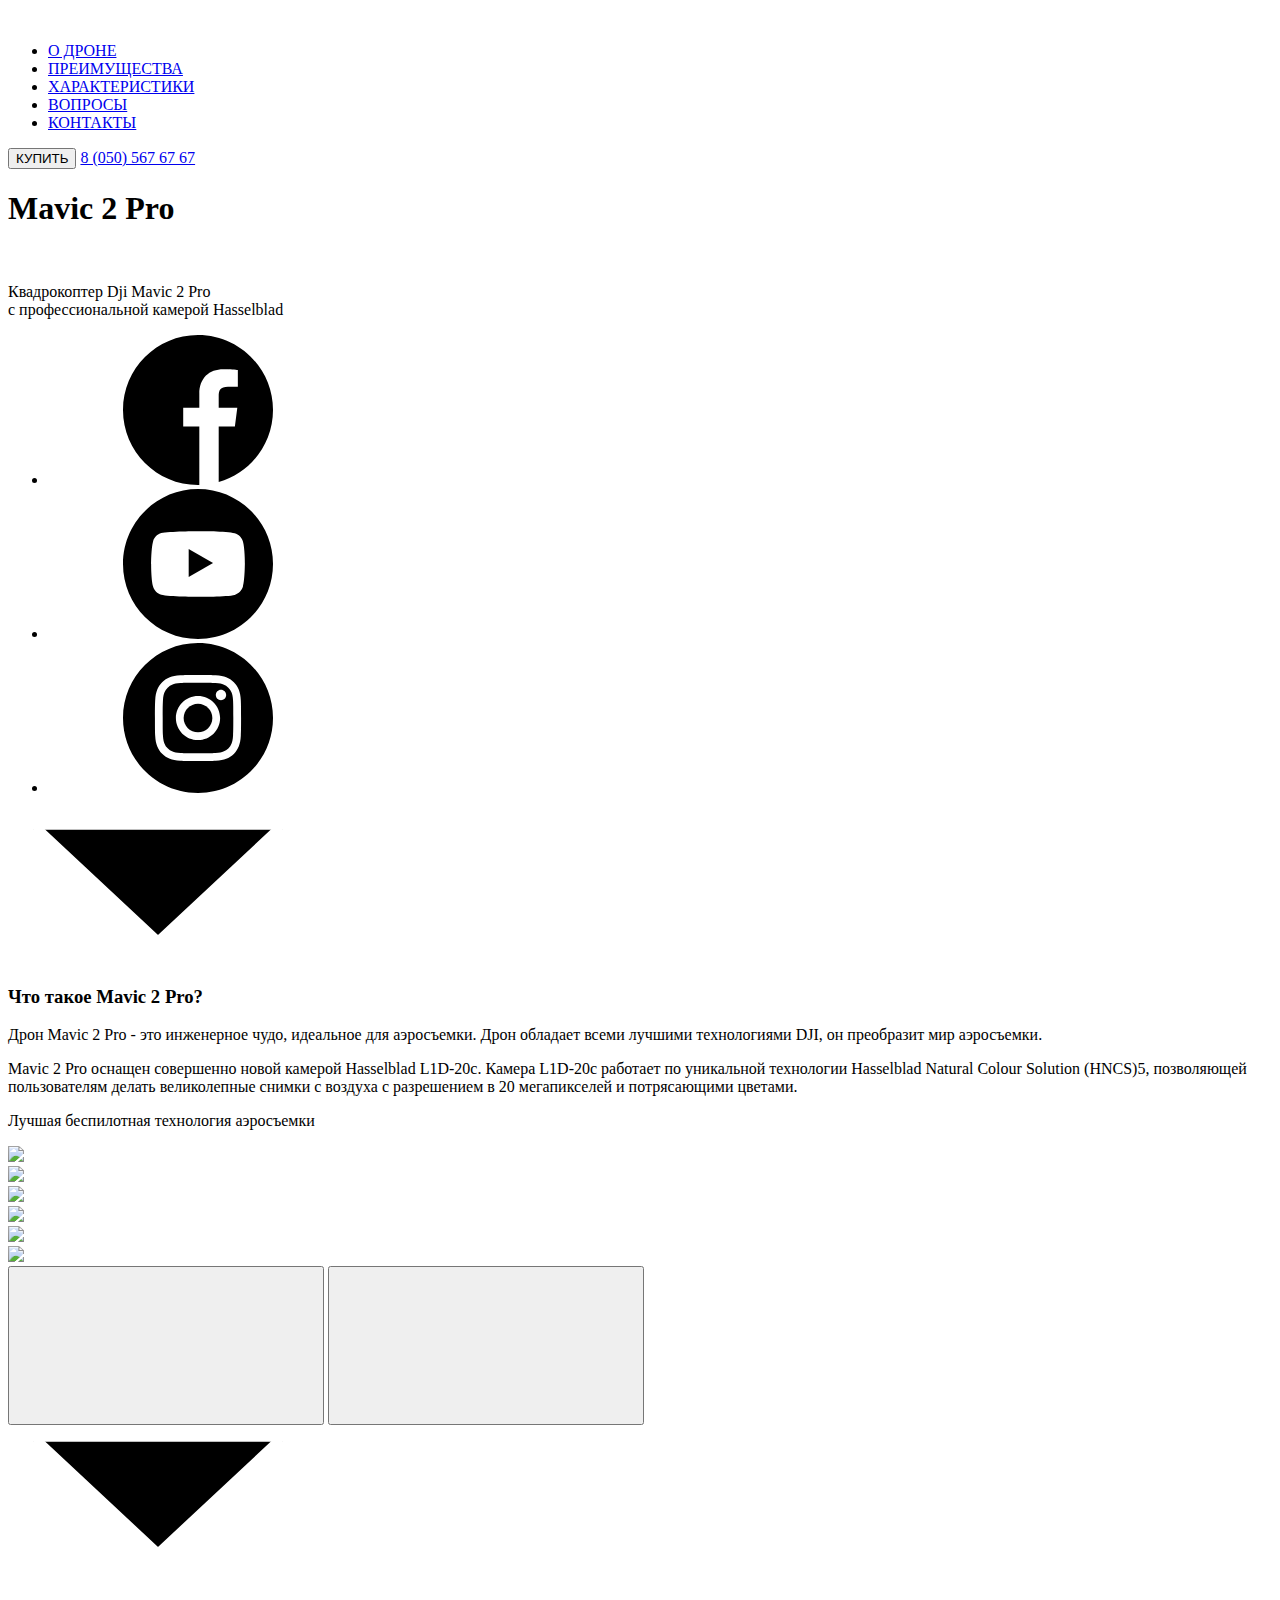
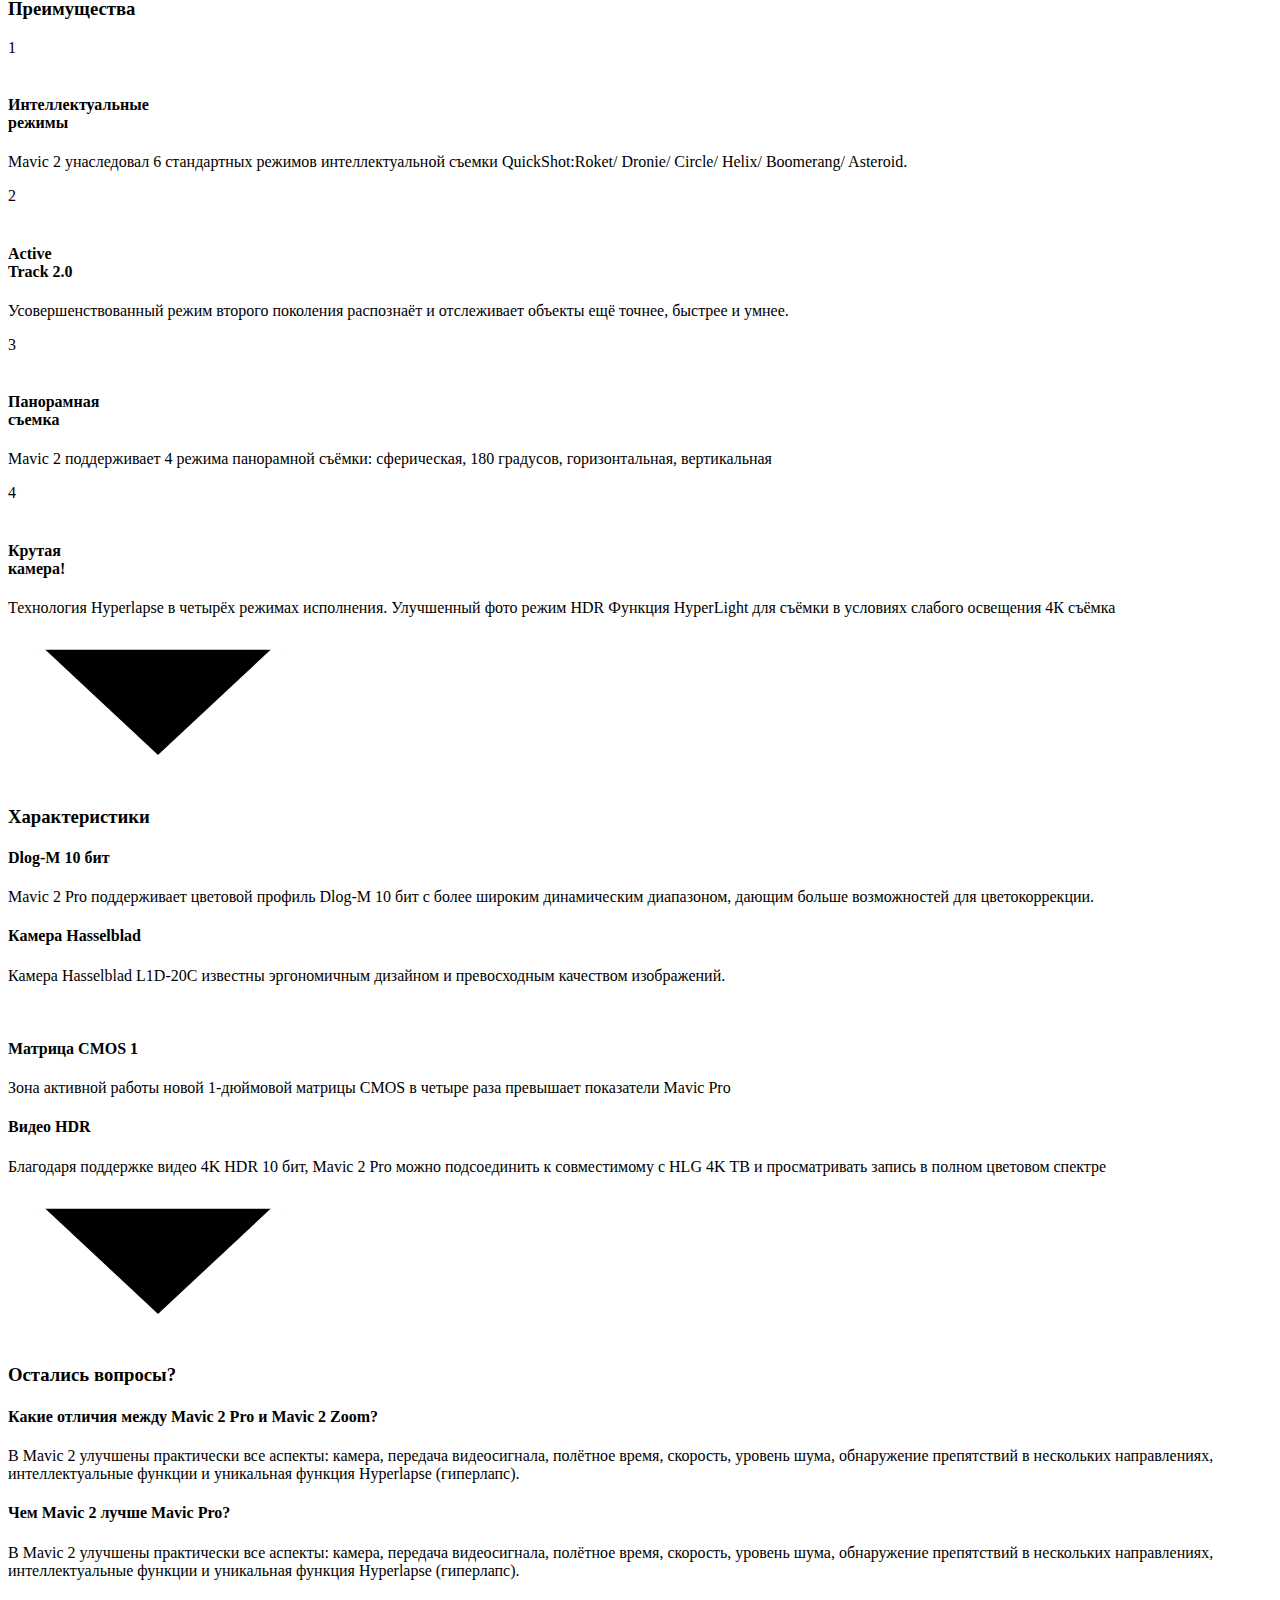
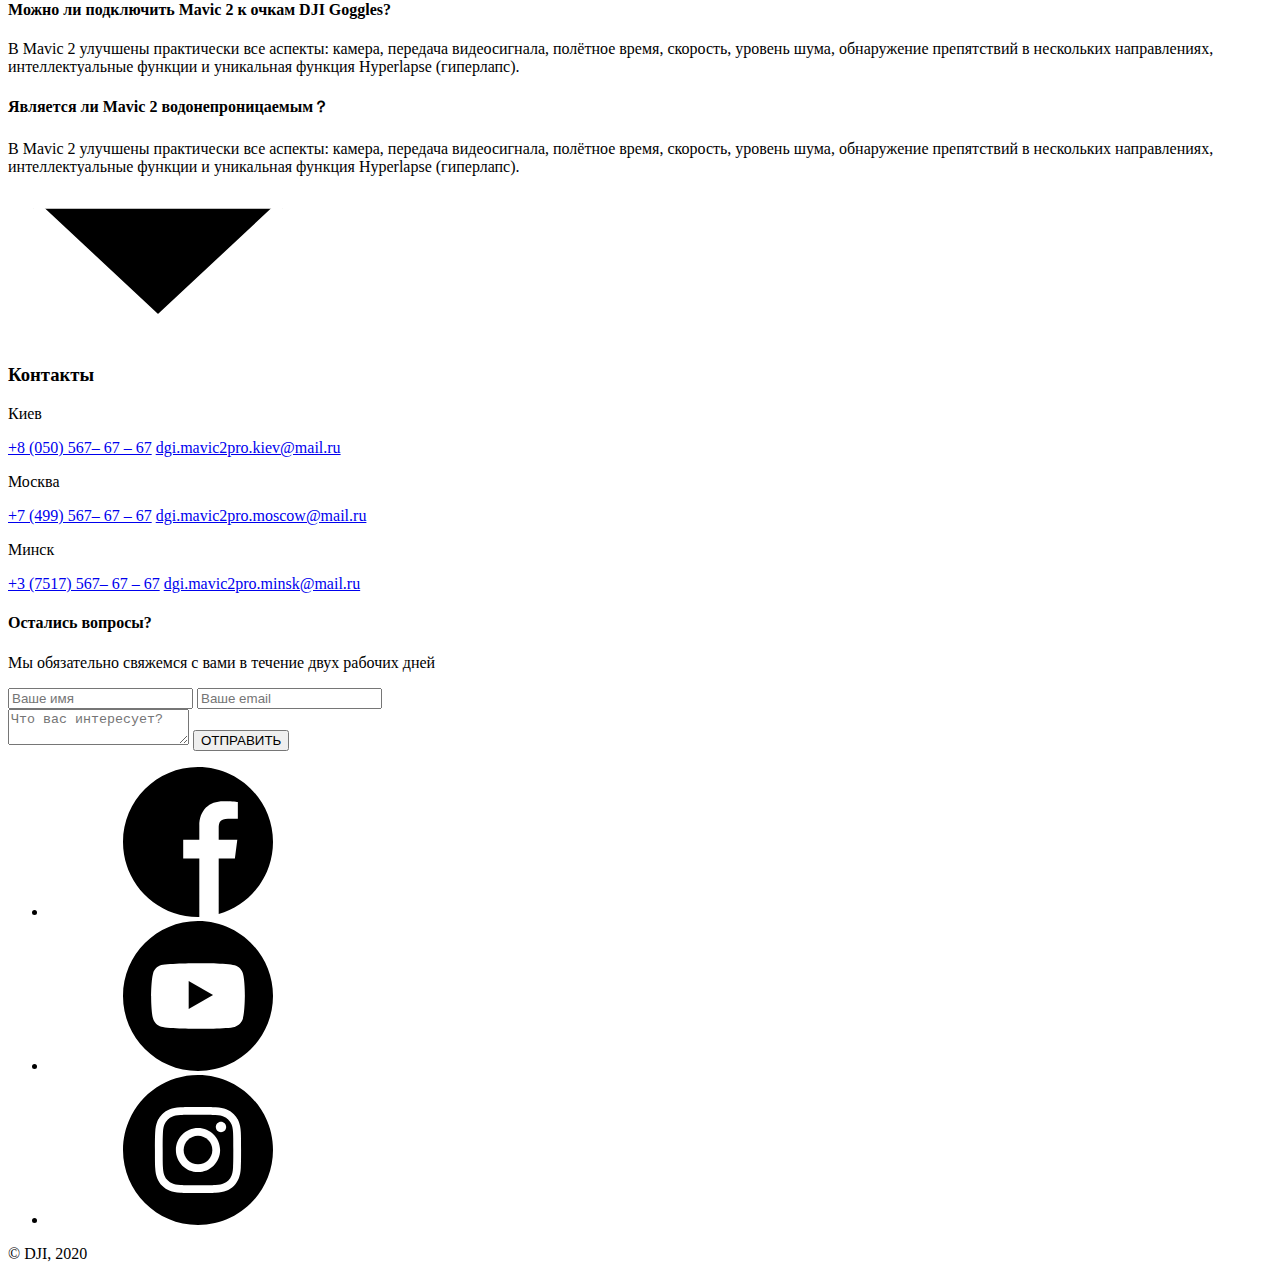
==== commit d11bad2b: "Add files via upload" ====
--- a/index.html
+++ b/index.html
@@ -1,5 +1 @@
-<<<<<<< HEAD
-<!DOCTYPE html><html lang="ru"><head><!-- fonts --><link rel="preconnect" href="https://fonts.gstatic.com"><link href="https://fonts.googleapis.com/css2?family=Ubuntu:wght@300;400;500;700&display=swap" rel="stylesheet"><!-- fonts --><meta charset="UTF-8"><meta http-equiv="X-UA-Compatible" content="IE=edge"><meta name="viewport" content="width=device-width,initial-scale=1"><meta name="robots" content="index, follow, noodp"><meta name="googlebot" content="index, follow"><meta name="google" content="notranslate"><meta name="format-detection" content="telephone=no"><meta name="keywords" content=""><meta name="description" content=""><!-- favicons --><link rel="apple-touch-icon" sizes="180x180" href="assets/img/favicon/apple-touch-icon.png"><link rel="icon" type="image/png" sizes="32x32" href="assets/img/favicon/favicon-32x32.png"><link rel="icon" type="image/png" sizes="16x16" href="assets/img/favicon/favicon-16x16.png"><link rel="manifest" href="assets/img/favicon/site.webmanifest"><link rel="mask-icon" href="assets/img/favicon/safari-pinned-tab.svg" color="#5bbad5"><meta name="msapplication-TileColor" content="#da532c"><meta name="theme-color" content="#ffffff"><title>Mavic2Pro</title><link rel="stylesheet" href="assets/css/style.min.css"></head><body><!-- Встраивание svg через sprite html:<a class="social__link" href="#" target="_blank">        <svg class="social__icon">          <use xlink:href="#fb"></use>        </svg>      </a> --><svg style="display: none"><!-- socials --><symbol id="fb" viewBox="0 0 40 40"><g><path d="M40 20C40 8.95599 31.044 0 20 0C8.95599 0 0 8.95599 0 20C0 31.044 8.95599 40 20 40C20.1175 40 20.2344 39.9976 20.3516 39.9954V24.4263H16.0547V19.4186H20.3516V15.7336C20.3516 11.46 22.9605 9.13391 26.7728 9.13391C28.5983 9.13391 30.1675 9.27002 30.625 9.33075V13.7973H27.9962C25.9222 13.7973 25.5206 14.783 25.5206 16.2292V19.4186H30.4797L29.8334 24.4263H25.5206V39.2273C33.8803 36.8307 40 29.129 40 20Z"/></g></symbol><symbol id="insta" viewBox="0 0 40 40"><g><path d="M23.8281 20C23.8281 22.1143 22.1143 23.8281 20 23.8281C17.8857 23.8281 16.1719 22.1143 16.1719 20C16.1719 17.8857 17.8857 16.1719 20 16.1719C22.1143 16.1719 23.8281 17.8857 23.8281 20Z"/><path d="M28.9526 13.2269C28.7686 12.7283 28.475 12.2769 28.0936 11.9064C27.7231 11.525 27.272 11.2314 26.7731 11.0474C26.3684 10.8902 25.7605 10.7031 24.6408 10.6522C23.4296 10.5969 23.0664 10.585 20 10.585C16.9333 10.585 16.5701 10.5966 15.3592 10.6519C14.2395 10.7031 13.6313 10.8902 13.2269 11.0474C12.728 11.2314 12.2766 11.525 11.9064 11.9064C11.525 12.2769 11.2314 12.728 11.0471 13.2269C10.8899 13.6316 10.7028 14.2398 10.6519 15.3595C10.5966 16.5704 10.5847 16.9336 10.5847 20.0003C10.5847 23.0667 10.5966 23.4299 10.6519 24.6411C10.7028 25.7608 10.8899 26.3687 11.0471 26.7734C11.2314 27.2723 11.5247 27.7234 11.9061 28.0939C12.2766 28.4753 12.7277 28.7689 13.2266 28.9529C13.6313 29.1104 14.2395 29.2975 15.3592 29.3484C16.5701 29.4037 16.933 29.4153 19.9997 29.4153C23.0667 29.4153 23.4299 29.4037 24.6405 29.3484C25.7602 29.2975 26.3684 29.1104 26.7731 28.9529C27.7747 28.5666 28.5663 27.775 28.9526 26.7734C29.1098 26.3687 29.2969 25.7608 29.3481 24.6411C29.4034 23.4299 29.415 23.0667 29.415 20.0003C29.415 16.9336 29.4034 16.5704 29.3481 15.3595C29.2972 14.2398 29.1101 13.6316 28.9526 13.2269ZM20 25.8972C16.7429 25.8972 14.1025 23.2571 14.1025 20C14.1025 16.7429 16.7429 14.1028 20 14.1028C23.2568 14.1028 25.8972 16.7429 25.8972 20C25.8972 23.2571 23.2568 25.8972 20 25.8972ZM26.1304 15.2478C25.3693 15.2478 24.7522 14.6307 24.7522 13.8696C24.7522 13.1085 25.3693 12.4915 26.1304 12.4915C26.8915 12.4915 27.5085 13.1085 27.5085 13.8696C27.5082 14.6307 26.8915 15.2478 26.1304 15.2478Z"/><path d="M20 0C8.95599 0 0 8.95599 0 20C0 31.044 8.95599 40 20 40C31.044 40 40 31.044 40 20C40 8.95599 31.044 0 20 0ZM31.4151 24.7348C31.3596 25.9573 31.1652 26.792 30.8813 27.5226C30.2847 29.0652 29.0652 30.2847 27.5226 30.8813C26.7923 31.1652 25.9573 31.3593 24.7351 31.4151C23.5104 31.4709 23.1192 31.4844 20.0003 31.4844C16.8811 31.4844 16.4902 31.4709 15.2652 31.4151C14.043 31.3593 13.208 31.1652 12.4777 30.8813C11.7111 30.593 11.0172 30.141 10.4434 29.5566C9.85931 28.9832 9.40735 28.2889 9.11896 27.5226C8.83514 26.7923 8.64075 25.9573 8.58521 24.7351C8.52875 23.5101 8.51562 23.1189 8.51562 20C8.51562 16.8811 8.52875 16.4899 8.5849 15.2652C8.64044 14.0427 8.83453 13.208 9.11835 12.4774C9.40674 11.7111 9.85901 11.0168 10.4434 10.4434C11.0168 9.85901 11.7111 9.40704 12.4774 9.11865C13.208 8.83484 14.0427 8.64075 15.2652 8.5849C16.4899 8.52905 16.8811 8.51562 20 8.51562C23.1189 8.51562 23.5101 8.52905 24.7348 8.58521C25.9573 8.64075 26.792 8.83484 27.5226 9.11835C28.2889 9.40674 28.9832 9.85901 29.5569 10.4434C30.141 11.0172 30.5933 11.7111 30.8813 12.4774C31.1655 13.208 31.3596 14.0427 31.4154 15.2652C31.4713 16.4899 31.4844 16.8811 31.4844 20C31.4844 23.1189 31.4713 23.5101 31.4151 24.7348Z"/></g></symbol><symbol id="yt" viewBox="0 0 40 40"><g><path d="M17.5089 23.4939L24.0146 19.7469L17.5089 16V23.4939Z"/><path d="M20 0C8.95599 0 0 8.95599 0 20C0 31.044 8.95599 40 20 40C31.044 40 40 31.044 40 20C40 8.95599 31.044 0 20 0ZM32.4969 20.0204C32.4969 20.0204 32.4969 24.0765 31.9824 26.0324C31.694 27.103 30.8499 27.9471 29.7794 28.2352C27.8235 28.75 20 28.75 20 28.75C20 28.75 12.197 28.75 10.2206 28.2147C9.15009 27.9266 8.30597 27.0822 8.01758 26.0117C7.50275 24.0765 7.50275 20 7.50275 20C7.50275 20 7.50275 15.9442 8.01758 13.9883C8.30566 12.9178 9.17053 12.0529 10.2206 11.7648C12.1765 11.25 20 11.25 20 11.25C20 11.25 27.8235 11.25 29.7794 11.7853C30.8499 12.0734 31.694 12.9178 31.9824 13.9883C32.5177 15.9442 32.4969 20.0204 32.4969 20.0204Z"/></g></symbol><!-- socials -->	<!-- lines --><symbol id="line-1" viewBox="0 0 247 47"><g><path opacity="0.37" d="M246 41.3299C112.088 67.1402 156.11 -22.7031 1 7.15601" stroke="#E6E6E6" stroke-width="1.5" stroke-dasharray="9 4"/></g></symbol><symbol id="line-2" viewBox="0 0 465 64"><g><path opacity="0.37" d="M1.5 63.5C22 32.5 74 5.93359 179.5 15C285 24.0664 363.5 69 464.5 1" stroke="#E6E6E6" stroke-width="1.5" stroke-dasharray="9 4"/></g></symbol><symbol id="line-3" viewBox="0 0 256 41"><g><path opacity="0.37" d="M255 34.9787C120.193 60.6914 157.148 -22.209 1.00001 7.53705" stroke="#E6E6E6" stroke-width="1.5" stroke-dasharray="9 4"/></g></symbol><!-- lines -->	<!-- arrows --><symbol id="arrow-down" viewBox="0 0 17 9"><g><path d="M1 1L8.5 8L16 1" stroke="white"/></g></symbol><symbol id="arrow-left" viewBox="0 0 10 18" fill="none"><g><path d="M9.21839 1L1 9L9.21839 17"/></g></symbol><symbol id="arrow-right" viewBox="0 0 10 18" fill="none"><g><path d="M0.78161 17L9 9L0.78161 1"/></g></symbol><symbol id="arrow-questions" viewBox="0 0 20 13"><g><path d="M9.6013 12.7995L0.166606 1.19008C-0.0555352 0.916736 -0.0555352 0.478353 0.166606 0.205009C0.388746 -0.0683362 0.74501 -0.0683362 0.96715 0.205009L9.99948 11.3193L19.0318 0.205009C19.2539 -0.0683362 19.6102 -0.0683362 19.8323 0.205009C19.9413 0.339102 20 0.519613 20 0.694966C20 0.87032 19.9455 1.05083 19.8323 1.18492L10.3977 12.7943C10.1797 13.0677 9.81925 13.0677 9.6013 12.7995Z" fill="#5E5E57"/></g></symbol><!-- arrows --></svg><header class="header"><div class="container"><div class="header__inner"><a class="logo" href="#top"><picture class="logo__img"><source srcset="assets/img/logo_mobile.png" media="(max-width: 768px)"><img src="assets/img/logo_desktop.png" alt=""></picture></a><nav class="menu"><ul class="menu__list"><li class="menu__list-item"><a class="menu__list-link" href="#products">О ДРОНЕ</a></li><li class="menu__list-item"><a class="menu__list-link" href="#benefits">ПРЕИМУЩЕСТВА</a></li><li class="menu__list-item"><a class="menu__list-link" href="#specification">ХАРАКТЕРИСТИКИ</a></li><li class="menu__list-item"><a class="menu__list-link" href="#questions">ВОПРОСЫ</a></li><li class="menu__list-item"><a class="menu__list-link" href="#contacts">КОНТАКТЫ</a></li></ul></nav><div class="header__info"><button class="header__btn">КУПИТЬ</button> <a class="header__phone" href="tel:80505676767">8 (050) 567 67 67</a></div></div><!-- header inner--></div><!-- container --></header><main id="fullpage"><section class="page-section top" id="top"><div class="page-section__wrapper top__wrapper"><div class="container"><div class="top__inner"><h1 class="title top__title">Mavic 2 Pro</h1><picture><source srcset="assets/img/drone.webp" type="image/webp"><img class="top__img" src="assets/img/drone.png" alt=""></picture><p class="top__text">Квадрокоптер Dji Mavic 2 Pro<br>с профессиональной камерой Hasselblad</p><ul class="top__social-list"><li class="top__social-item"><a class="top__social-link" href="#"><svg class="social__icon"><use xlink:href="#fb"></use></svg></a></li><li class="top__social-item"><a class="top__social-link" href="#"><svg class="social__icon"><use xlink:href="#yt"></use></svg></a></li><li class="top__social-item"><a class="top__social-link" href="#"><svg class="social__icon"><use xlink:href="#insta"></use></svg></a></li></ul><!-- top__social-list --></div><!-- top__inner --></div><!-- container --><div class="scroll__btn"><a href="#products"><svg class="arrow arrow-down"><use xlink:href="#arrow-down"></use></svg></a></div></div><!-- top__wrapper --></section><!-- top --><section class="page-section products" id="products"><div class="page-section__wrapper"><div class="container"><h3 class="title products__title">Что такое Mavic 2 Pro?</h3><div class="products__inner"><div class="products__text"><p class="products__text-paragraph">Дрон Mavic 2 Pro - это инженерное чудо, идеальное для аэросъемки. Дрон обладает всеми лучшими технологиями DJI, он преобразит мир аэросъемки.</p><p class="products__text-paragraph">Mavic 2 Pro оснащен совершенно новой камерой Hasselblad L1D-20c. Камера L1D-20c работает по уникальной технологии Hasselblad Natural Colour Solution (HNCS)5, позволяющей пользователям делать великолепные снимки с воздуха с разрешением в 20 мегапикселей и потрясающими цветами.</p></div><div class="products__slider-box"><p class="products__slider-text">Лучшая беспилотная технология аэросъемки</p><div class="products__slider"><div class="products__slider-item"><picture><source srcset="assets/img/slider-1.webp" type="image/webp"><img class="products__slider-img" src="assets/img/slider-1.jpg"></picture></div><div class="products__slider-item"><picture><source srcset="assets/img/slider-2.webp" type="image/webp"><img class="products__slider-img" src="assets/img/slider-2.jpg"></picture></div><div class="products__slider-item"><picture><source srcset="assets/img/slider-3.webp" type="image/webp"><img class="products__slider-img" src="assets/img/slider-3.jpg"></picture></div><div class="products__slider-item"><picture><source srcset="assets/img/slider-4.webp" type="image/webp"><img class="products__slider-img" src="assets/img/slider-4.jpg"></picture></div><div class="products__slider-item"><picture><source srcset="assets/img/slider-5.webp" type="image/webp"><img class="products__slider-img" src="assets/img/slider-5.jpg"></picture></div><div class="products__slider-item"><picture><source srcset="assets/img/slider-6.webp" type="image/webp"><img class="products__slider-img" src="assets/img/slider-6.jpg"></picture></div></div><!-- products__slider --> <button class="slider-btn slider-btn__left"><svg class="slider-arrow slider-arrow__left"><use xlink:href="#arrow-left"></use></svg></button> <button class="slider-btn slider-btn__right"><svg class="slider-arrow slider-arrow__right"><use xlink:href="#arrow-right"></use></svg></button></div><!-- products__slider-box --></div><!-- products__inner --></div><!-- container --><div class="scroll__btn"><a href="#benefits"><svg class="arrow arrow-down"><use xlink:href="#arrow-down"></use></svg></a></div></div><!-- page-section__wrapper --></section><!-- products --><section class="page-section benefits" id="benefits"><div class="page-section__wrapper"><div class="container"><h3 class="title benefits__title">Преимущества</h3><div class="benefits__items"><div class="benefits__item"><div class="benefits__num">1</div><div class="benefits__img"><picture><source srcset="assets/img/benefits-1.webp" type="image/webp"><img src="assets/img/benefits-1.jpg" alt=""></picture></div><div class="benefits__info"><h4 class="benefits__info-title">Интеллектуальные<br>режимы</h4><p class="benefits__info-text">Mavic 2 унаследовал 6 стандартных режимов интеллектуальной съемки QuickShot:Roket/ Dronie/ Circle/ Helix/ Boomerang/ Asteroid.</p></div></div><!-- benefits__item --><div class="benefits__item"><div class="benefits__num">2</div><div class="benefits__img"><picture><source srcset="assets/img/benefits-2.webp" type="image/webp"><img src="assets/img/benefits-2.jpg" alt=""></picture></div><div class="benefits__info"><h4 class="benefits__info-title">Active<br>Track 2.0</h4><p class="benefits__info-text">Усовершенствованный режим второго поколения распознаёт и отслеживает объекты ещё точнее, быстрее и умнее.</p></div></div><!-- benefits__item --><div class="benefits__item"><div class="benefits__num">3</div><div class="benefits__img"><picture><source srcset="assets/img/benefits-3.webp" type="image/webp"><img src="assets/img/benefits-3.jpg" alt=""></picture></div><div class="benefits__info"><h4 class="benefits__info-title">Панорамная<br>съемка</h4><p class="benefits__info-text">Mavic 2 поддерживает 4 режима панорамной съёмки: сферическая, 180 градусов, горизонтальная, вертикальная</p></div></div><!-- benefits__item --><div class="benefits__item"><div class="benefits__num">4</div><div class="benefits__img"><picture><source srcset="assets/img/benefits-4.webp" type="image/webp"><img src="assets/img/benefits-4.jpg" alt=""></picture></div><div class="benefits__info"><h4 class="benefits__info-title">Крутая<br>камера!</h4><p class="benefits__info-text">Технология Hyperlapse в четырёх режимах исполнения. Улучшенный фото режим HDR Функция HyperLight для съёмки в условиях слабого освещения 4К съёмка</p></div></div><!-- benefits__item --></div><!-- benefits__items --></div><!-- container --><div class="scroll__btn"><a href="#specification"><svg class="arrow arrow-down"><use xlink:href="#arrow-down"></use></svg></a></div></div><!-- page-section__wrapper --></section><section class="page-section specification" id="specification"><div class="page-section__wrapper"><div class="container"><h3 class="title specification__title">Характеристики</h3><div class="specification__inner"><div class="specification__item"><div class="specification__box specification__box-1"><h4 class="specification__box-title">Dlog-M 10 бит</h4><p class="specification__box-text">Mavic 2 Pro поддерживает цветовой профиль Dlog-M 10 бит с более широким динамическим диапазоном, дающим больше возможностей для цветокоррекции.</p></div><div class="specification__box specification__box-2"><h4 class="specification__box-title">Камера Hasselblad</h4><p class="specification__box-text">Камера Hasselblad L1D-20С известны эргономичным дизайном и превосходным качеством изображений.</p></div></div><div class="specification__item specification__item--center"><picture><source srcset="assets/img/drone.webp" type="image/webp"><img class="specification__img" src="assets/img/drone.png" alt=""></picture></div><div class="specification__item"><div class="specification__box specification__box-3"><h4 class="specification__box-title">Матрица CMOS 1</h4><p class="specification__box-text">Зона активной работы новой 1-дюймовой матрицы CMOS в четыре раза превышает показатели Mavic Pro</p></div><div class="specification__box specification__box-4"><h4 class="specification__box-title">Видео HDR</h4><p class="specification__box-text">Благодаря поддержке видео 4K HDR 10 бит, Mavic 2 Pro можно подсоединить к совместимому с HLG 4K ТВ и просматривать запись в полном цветовом спектре</p></div></div></div><!-- specification__inner --></div><!-- container --><div class="scroll__btn"><a href="#questions"><svg class="arrow arrow-down"><use xlink:href="#arrow-down"></use></svg></a></div></div><!-- page-section__wrapper --></section><section class="page-section questions" id="questions"><div class="page-section__wrapper"><div class="container"><h3 class="title questions__title">Остались вопросы?</h3><div class="questions__items"><div class="questions__item questions__item--active"><h4 class="questions__item-title">Какие отличия между Mavic 2 Pro и Mavic 2 Zoom?</h4><p class="questions__item-text">В Mavic 2 улучшены практически все аспекты: камера, передача видеосигнала, полётное время, скорость, уровень шума, обнаружение препятствий в нескольких направлениях, интеллектуальные функции и уникальная функция Hyperlapse (гиперлапс).</p></div><!-- Q item--><div class="questions__item"><h4 class="questions__item-title">Чем Mavic 2 лучше Mavic Pro?</h4><p class="questions__item-text">В Mavic 2 улучшены практически все аспекты: камера, передача видеосигнала, полётное время, скорость, уровень шума, обнаружение препятствий в нескольких направлениях, интеллектуальные функции и уникальная функция Hyperlapse (гиперлапс).</p></div><!-- Q item--><div class="questions__item"><h4 class="questions__item-title">Можно ли подключить Mavic 2 к очкам DJI Goggles?</h4><p class="questions__item-text">В Mavic 2 улучшены практически все аспекты: камера, передача видеосигнала, полётное время, скорость, уровень шума, обнаружение препятствий в нескольких направлениях, интеллектуальные функции и уникальная функция Hyperlapse (гиперлапс).</p></div><!-- Q item--><div class="questions__item"><h4 class="questions__item-title">Является ли Mavic 2 водонепроницаемым？</h4><p class="questions__item-text">В Mavic 2 улучшены практически все аспекты: камера, передача видеосигнала, полётное время, скорость, уровень шума, обнаружение препятствий в нескольких направлениях, интеллектуальные функции и уникальная функция Hyperlapse (гиперлапс).</p></div><!-- Q item --></div><!-- questions__items--></div><!-- container --><div class="scroll__btn"><a href="#contacts"><svg class="arrow arrow-down"><use xlink:href="#arrow-down"></use></svg></a></div></div><!-- page-section__wrapper --></section><section class="page-section contacts" id="contacts"><div class="page-section__wrapper"><div class="container"><h3 class="title contacts__title">Контакты</h3><div class="contacts__inner"><div class="contacts__info"><div class="contacts__info-box"><p class="contacts__info-title">Киев</p><a class="contacts__info-phone" href="tel:+70505676767">+8 (050) 567– 67 – 67</a> <a class="contacts__info-email" href="mailto:dgi.mavic2pro.kiev@mail.ru">dgi.mavic2pro.kiev@mail.ru</a></div><!-- contacts__info-box --><div class="contacts__info-box"><p class="contacts__info-title">Москва</p><a class="contacts__info-phone" href="tel:+74995676767">+7 (499) 567– 67 – 67</a> <a class="contacts__info-email" href="mailto:dgi.mavic2pro.moscow@mail.ru">dgi.mavic2pro.moscow@mail.ru</a></div><!-- contacts__info-box --><div class="contacts__info-box"><p class="contacts__info-title">Минск</p><a class="contacts__info-phone" href="tel:+375175676767">+3 (7517) 567– 67 – 67</a> <a class="contacts__info-email" href="mailto:dgi.mavic2pro.minsk@mail.ru">dgi.mavic2pro.minsk@mail.ru</a></div><!-- contacts__info-box --></div><!-- contacts__info --><div class="contacts__form"><form><h4 class="contacts__form-title">Остались вопросы?</h4><p class="contacts__form-text">Мы обязательно свяжемся с вами в течение двух рабочих дней</p><div class="contacts__form-line"><input class="contacts__form-input" type="text" placeholder="Ваше имя"> <input class="contacts__form-input" type="email" placeholder="Ваше email"></div><!-- contacts__form-line --> <textarea class="contacts__form-area" placeholder="Что вас интересует?"></textarea> <button class="contacts__form-btn">ОТПРАВИТЬ</button></form></div><ul class="contacts__social-list"><li class="contacts__social-item"><a class="contacts__social-link" href="#"><svg class="social__icon"><use xlink:href="#fb"></use></svg></a></li><li class="contacts__social-item"><a class="contacts__social-link" href="#"><svg class="social__icon"><use xlink:href="#yt"></use></svg></a></li><li class="contacts__social-item"><a class="contacts__social-link" href="#"><svg class="social__icon"><use xlink:href="#insta"></use></svg></a></li></ul></div><!-- contacts__inner --><footer class="footer"><div class="container"><p class="footer__copy">© DJI, 2020</p></div></footer></div><!-- container --></div><!-- page-section__wrapper --></section></main><script src="https://ajax.googleapis.com/ajax/libs/jquery/3.6.0/jquery.min.js"></script><script src="assets/js/app.min.js"></script></body></html>
-=======
-<!DOCTYPE html><html lang="ru"><head><!-- fonts --><link rel="preconnect" href="https://fonts.gstatic.com"><link href="https://fonts.googleapis.com/css2?family=Ubuntu:wght@300;400;500;700&display=swap" rel="stylesheet"><!-- fonts --><meta charset="UTF-8"><meta http-equiv="X-UA-Compatible" content="IE=edge"><meta name="viewport" content="width=device-width,initial-scale=1"><meta name="robots" content="index, follow, noodp"><meta name="googlebot" content="index, follow"><meta name="google" content="notranslate"><meta name="format-detection" content="telephone=no"><meta name="keywords" content=""><meta name="description" content=""><!-- favicons --><link rel="apple-touch-icon" sizes="180x180" href="assets/img/favicon/apple-touch-icon.png"><link rel="icon" type="image/png" sizes="32x32" href="assets/img/favicon/favicon-32x32.png"><link rel="icon" type="image/png" sizes="16x16" href="assets/img/favicon/favicon-16x16.png"><link rel="manifest" href="assets/img/favicon/site.webmanifest"><link rel="mask-icon" href="assets/img/favicon/safari-pinned-tab.svg" color="#5bbad5"><meta name="msapplication-TileColor" content="#da532c"><meta name="theme-color" content="#ffffff"><title>Mavic2Pro</title><link rel="stylesheet" href="assets/css/style.min.css"></head><body><!-- Встраивание svg через sprite html:<a class="social__link" href="#" target="_blank">        <svg class="social__icon">          <use xlink:href="#fb"></use>        </svg>      </a> --><svg style="display: none"><!-- socials --><symbol id="fb" viewBox="0 0 40 40"><g><path d="M40 20C40 8.95599 31.044 0 20 0C8.95599 0 0 8.95599 0 20C0 31.044 8.95599 40 20 40C20.1175 40 20.2344 39.9976 20.3516 39.9954V24.4263H16.0547V19.4186H20.3516V15.7336C20.3516 11.46 22.9605 9.13391 26.7728 9.13391C28.5983 9.13391 30.1675 9.27002 30.625 9.33075V13.7973H27.9962C25.9222 13.7973 25.5206 14.783 25.5206 16.2292V19.4186H30.4797L29.8334 24.4263H25.5206V39.2273C33.8803 36.8307 40 29.129 40 20Z"/></g></symbol><symbol id="insta" viewBox="0 0 40 40"><g><path d="M23.8281 20C23.8281 22.1143 22.1143 23.8281 20 23.8281C17.8857 23.8281 16.1719 22.1143 16.1719 20C16.1719 17.8857 17.8857 16.1719 20 16.1719C22.1143 16.1719 23.8281 17.8857 23.8281 20Z"/><path d="M28.9526 13.2269C28.7686 12.7283 28.475 12.2769 28.0936 11.9064C27.7231 11.525 27.272 11.2314 26.7731 11.0474C26.3684 10.8902 25.7605 10.7031 24.6408 10.6522C23.4296 10.5969 23.0664 10.585 20 10.585C16.9333 10.585 16.5701 10.5966 15.3592 10.6519C14.2395 10.7031 13.6313 10.8902 13.2269 11.0474C12.728 11.2314 12.2766 11.525 11.9064 11.9064C11.525 12.2769 11.2314 12.728 11.0471 13.2269C10.8899 13.6316 10.7028 14.2398 10.6519 15.3595C10.5966 16.5704 10.5847 16.9336 10.5847 20.0003C10.5847 23.0667 10.5966 23.4299 10.6519 24.6411C10.7028 25.7608 10.8899 26.3687 11.0471 26.7734C11.2314 27.2723 11.5247 27.7234 11.9061 28.0939C12.2766 28.4753 12.7277 28.7689 13.2266 28.9529C13.6313 29.1104 14.2395 29.2975 15.3592 29.3484C16.5701 29.4037 16.933 29.4153 19.9997 29.4153C23.0667 29.4153 23.4299 29.4037 24.6405 29.3484C25.7602 29.2975 26.3684 29.1104 26.7731 28.9529C27.7747 28.5666 28.5663 27.775 28.9526 26.7734C29.1098 26.3687 29.2969 25.7608 29.3481 24.6411C29.4034 23.4299 29.415 23.0667 29.415 20.0003C29.415 16.9336 29.4034 16.5704 29.3481 15.3595C29.2972 14.2398 29.1101 13.6316 28.9526 13.2269ZM20 25.8972C16.7429 25.8972 14.1025 23.2571 14.1025 20C14.1025 16.7429 16.7429 14.1028 20 14.1028C23.2568 14.1028 25.8972 16.7429 25.8972 20C25.8972 23.2571 23.2568 25.8972 20 25.8972ZM26.1304 15.2478C25.3693 15.2478 24.7522 14.6307 24.7522 13.8696C24.7522 13.1085 25.3693 12.4915 26.1304 12.4915C26.8915 12.4915 27.5085 13.1085 27.5085 13.8696C27.5082 14.6307 26.8915 15.2478 26.1304 15.2478Z"/><path d="M20 0C8.95599 0 0 8.95599 0 20C0 31.044 8.95599 40 20 40C31.044 40 40 31.044 40 20C40 8.95599 31.044 0 20 0ZM31.4151 24.7348C31.3596 25.9573 31.1652 26.792 30.8813 27.5226C30.2847 29.0652 29.0652 30.2847 27.5226 30.8813C26.7923 31.1652 25.9573 31.3593 24.7351 31.4151C23.5104 31.4709 23.1192 31.4844 20.0003 31.4844C16.8811 31.4844 16.4902 31.4709 15.2652 31.4151C14.043 31.3593 13.208 31.1652 12.4777 30.8813C11.7111 30.593 11.0172 30.141 10.4434 29.5566C9.85931 28.9832 9.40735 28.2889 9.11896 27.5226C8.83514 26.7923 8.64075 25.9573 8.58521 24.7351C8.52875 23.5101 8.51562 23.1189 8.51562 20C8.51562 16.8811 8.52875 16.4899 8.5849 15.2652C8.64044 14.0427 8.83453 13.208 9.11835 12.4774C9.40674 11.7111 9.85901 11.0168 10.4434 10.4434C11.0168 9.85901 11.7111 9.40704 12.4774 9.11865C13.208 8.83484 14.0427 8.64075 15.2652 8.5849C16.4899 8.52905 16.8811 8.51562 20 8.51562C23.1189 8.51562 23.5101 8.52905 24.7348 8.58521C25.9573 8.64075 26.792 8.83484 27.5226 9.11835C28.2889 9.40674 28.9832 9.85901 29.5569 10.4434C30.141 11.0172 30.5933 11.7111 30.8813 12.4774C31.1655 13.208 31.3596 14.0427 31.4154 15.2652C31.4713 16.4899 31.4844 16.8811 31.4844 20C31.4844 23.1189 31.4713 23.5101 31.4151 24.7348Z"/></g></symbol><symbol id="yt" viewBox="0 0 40 40"><g><path d="M17.5089 23.4939L24.0146 19.7469L17.5089 16V23.4939Z"/><path d="M20 0C8.95599 0 0 8.95599 0 20C0 31.044 8.95599 40 20 40C31.044 40 40 31.044 40 20C40 8.95599 31.044 0 20 0ZM32.4969 20.0204C32.4969 20.0204 32.4969 24.0765 31.9824 26.0324C31.694 27.103 30.8499 27.9471 29.7794 28.2352C27.8235 28.75 20 28.75 20 28.75C20 28.75 12.197 28.75 10.2206 28.2147C9.15009 27.9266 8.30597 27.0822 8.01758 26.0117C7.50275 24.0765 7.50275 20 7.50275 20C7.50275 20 7.50275 15.9442 8.01758 13.9883C8.30566 12.9178 9.17053 12.0529 10.2206 11.7648C12.1765 11.25 20 11.25 20 11.25C20 11.25 27.8235 11.25 29.7794 11.7853C30.8499 12.0734 31.694 12.9178 31.9824 13.9883C32.5177 15.9442 32.4969 20.0204 32.4969 20.0204Z"/></g></symbol><!-- socials -->	<!-- lines --><symbol id="line-1" viewBox="0 0 247 47"><g><path opacity="0.37" d="M246 41.3299C112.088 67.1402 156.11 -22.7031 1 7.15601" stroke="#E6E6E6" stroke-width="1.5" stroke-dasharray="9 4"/></g></symbol><symbol id="line-2" viewBox="0 0 465 64"><g><path opacity="0.37" d="M1.5 63.5C22 32.5 74 5.93359 179.5 15C285 24.0664 363.5 69 464.5 1" stroke="#E6E6E6" stroke-width="1.5" stroke-dasharray="9 4"/></g></symbol><symbol id="line-3" viewBox="0 0 256 41"><g><path opacity="0.37" d="M255 34.9787C120.193 60.6914 157.148 -22.209 1.00001 7.53705" stroke="#E6E6E6" stroke-width="1.5" stroke-dasharray="9 4"/></g></symbol><!-- lines -->	<!-- arrows --><symbol id="arrow-down" viewBox="0 0 17 9"><g><path d="M1 1L8.5 8L16 1" stroke="white"/></g></symbol><symbol id="arrow-left" viewBox="0 0 10 18" fill="none"><g><path d="M9.21839 1L1 9L9.21839 17"/></g></symbol><symbol id="arrow-right" viewBox="0 0 10 18" fill="none"><g><path d="M0.78161 17L9 9L0.78161 1"/></g></symbol><symbol id="arrow-questions" viewBox="0 0 20 13"><g><path d="M9.6013 12.7995L0.166606 1.19008C-0.0555352 0.916736 -0.0555352 0.478353 0.166606 0.205009C0.388746 -0.0683362 0.74501 -0.0683362 0.96715 0.205009L9.99948 11.3193L19.0318 0.205009C19.2539 -0.0683362 19.6102 -0.0683362 19.8323 0.205009C19.9413 0.339102 20 0.519613 20 0.694966C20 0.87032 19.9455 1.05083 19.8323 1.18492L10.3977 12.7943C10.1797 13.0677 9.81925 13.0677 9.6013 12.7995Z" fill="#5E5E57"/></g></symbol><!-- arrows --></svg><header class="header"><div class="container"><div class="header__inner"><a class="logo" href="#top"><picture class="logo__img"><source srcset="assets/img/logo_mobile.png" media="(max-width: 768px)"><img src="assets/img/logo_desktop.png" alt=""></picture></a><nav class="menu"><ul class="menu__list"><li class="menu__list-item"><a class="menu__list-link" href="#products">О ДРОНЕ</a></li><li class="menu__list-item"><a class="menu__list-link" href="#benefits">ПРЕИМУЩЕСТВА</a></li><li class="menu__list-item"><a class="menu__list-link" href="#specification">ХАРАКТЕРИСТИКИ</a></li><li class="menu__list-item"><a class="menu__list-link" href="#questions">ВОПРОСЫ</a></li><li class="menu__list-item"><a class="menu__list-link" href="#contacts">КОНТАКТЫ</a></li></ul></nav><div class="header__info"><button class="header__btn">КУПИТЬ</button> <a class="header__phone" href="tel:80505676767">8 (050) 567 67 67</a></div></div><!-- header inner--></div><!-- container --></header><section class="page-section top" id="top"><div class="page-section__wrapper top__wrapper"><div class="container"><div class="top__inner"><h1 class="title top__title">Mavic 2 Pro</h1><picture><source srcset="assets/img/drone.webp" type="image/webp"><img class="top__img" src="assets/img/drone.png" alt=""></picture><p class="top__text">Квадрокоптер Dji Mavic 2 Pro<br>с профессиональной камерой Hasselblad</p><ul class="top__social-list"><li class="top__social-item"><a class="top__social-link" href="#"><svg class="social__icon"><use xlink:href="#fb"></use></svg></a></li><li class="top__social-item"><a class="top__social-link" href="#"><svg class="social__icon"><use xlink:href="#yt"></use></svg></a></li><li class="top__social-item"><a class="top__social-link" href="#"><svg class="social__icon"><use xlink:href="#insta"></use></svg></a></li></ul><!-- top__social-list --></div><!-- top__inner --></div><!-- container --><div class="scroll__btn"><a href="#products"><svg class="arrow arrow-down"><use xlink:href="#arrow-down"></use></svg></a></div></div><!-- top__wrapper --></section><!-- top --><section class="page-section products" id="products"><div class="page-section__wrapper"><div class="container"><h3 class="title products__title">Что такое Mavic 2 Pro?</h3><div class="products__inner"><div class="products__text"><p class="products__text-paragraph">Дрон Mavic 2 Pro - это инженерное чудо, идеальное для аэросъемки. Дрон обладает всеми лучшими технологиями DJI, он преобразит мир аэросъемки.</p><p class="products__text-paragraph">Mavic 2 Pro оснащен совершенно новой камерой Hasselblad L1D-20c. Камера L1D-20c работает по уникальной технологии Hasselblad Natural Colour Solution (HNCS)5, позволяющей пользователям делать великолепные снимки с воздуха с разрешением в 20 мегапикселей и потрясающими цветами.</p></div><div class="products__slider-box"><p class="products__slider-text">Лучшая беспилотная технология аэросъемки</p><div class="products__slider"><div class="products__slider-item"><picture><source srcset="assets/img/slider-1.webp" type="image/webp"><img class="products__slider-img" src="assets/img/slider-1.jpg"></picture></div><div class="products__slider-item"><picture><source srcset="assets/img/slider-2.webp" type="image/webp"><img class="products__slider-img" src="assets/img/slider-2.jpg"></picture></div><div class="products__slider-item"><picture><source srcset="assets/img/slider-3.webp" type="image/webp"><img class="products__slider-img" src="assets/img/slider-3.jpg"></picture></div><div class="products__slider-item"><picture><source srcset="assets/img/slider-4.webp" type="image/webp"><img class="products__slider-img" src="assets/img/slider-4.jpg"></picture></div><div class="products__slider-item"><picture><source srcset="assets/img/slider-5.webp" type="image/webp"><img class="products__slider-img" src="assets/img/slider-5.jpg"></picture></div><div class="products__slider-item"><picture><source srcset="assets/img/slider-6.webp" type="image/webp"><img class="products__slider-img" src="assets/img/slider-6.jpg"></picture></div></div><!-- products__slider --> <button class="slider-btn slider-btn__left"><svg class="slider-arrow slider-arrow__left"><use xlink:href="#arrow-left"></use></svg></button> <button class="slider-btn slider-btn__right"><svg class="slider-arrow slider-arrow__right"><use xlink:href="#arrow-right"></use></svg></button></div><!-- products__slider-box --></div><!-- products__inner --></div><!-- container --><div class="scroll__btn"><a href="#benefits"><svg class="arrow arrow-down"><use xlink:href="#arrow-down"></use></svg></a></div></div><!-- page-section__wrapper --></section><!-- products --><section class="page-section benefits" id="benefits"><div class="page-section__wrapper"><div class="container"><h3 class="title benefits__title">Преимущества</h3><div class="benefits__items"><div class="benefits__item"><div class="benefits__num">1</div><div class="benefits__img"><picture><source srcset="assets/img/benefits-1.webp" type="image/webp"><img src="assets/img/benefits-1.jpg" alt=""></picture></div><div class="benefits__info"><h4 class="benefits__info-title">Интеллектуальные<br>режимы</h4><p class="benefits__info-text">Mavic 2 унаследовал 6 стандартных режимов интеллектуальной съемки QuickShot:Roket/ Dronie/ Circle/ Helix/ Boomerang/ Asteroid.</p></div></div><!-- benefits__item --><div class="benefits__item"><div class="benefits__num">2</div><div class="benefits__img"><picture><source srcset="assets/img/benefits-2.webp" type="image/webp"><img src="assets/img/benefits-2.jpg" alt=""></picture></div><div class="benefits__info"><h4 class="benefits__info-title">Active<br>Track 2.0</h4><p class="benefits__info-text">Усовершенствованный режим второго поколения распознаёт и отслеживает объекты ещё точнее, быстрее и умнее.</p></div></div><!-- benefits__item --><div class="benefits__item"><div class="benefits__num">3</div><div class="benefits__img"><picture><source srcset="assets/img/benefits-3.webp" type="image/webp"><img src="assets/img/benefits-3.jpg" alt=""></picture></div><div class="benefits__info"><h4 class="benefits__info-title">Панорамная<br>съемка</h4><p class="benefits__info-text">Mavic 2 поддерживает 4 режима панорамной съёмки: сферическая, 180 градусов, горизонтальная, вертикальная</p></div></div><!-- benefits__item --><div class="benefits__item"><div class="benefits__num">4</div><div class="benefits__img"><picture><source srcset="assets/img/benefits-4.webp" type="image/webp"><img src="assets/img/benefits-4.jpg" alt=""></picture></div><div class="benefits__info"><h4 class="benefits__info-title">Крутая<br>камера!</h4><p class="benefits__info-text">Технология Hyperlapse в четырёх режимах исполнения. Улучшенный фото режим HDR Функция HyperLight для съёмки в условиях слабого освещения 4К съёмка</p></div></div><!-- benefits__item --></div><!-- benefits__items --></div><!-- container --><div class="scroll__btn"><a href="#specification"><svg class="arrow arrow-down"><use xlink:href="#arrow-down"></use></svg></a></div></div><!-- page-section__wrapper --></section><section class="page-section specification" id="specification"><div class="page-section__wrapper"><div class="container"><h3 class="title specification__title">Характеристики</h3><div class="specification__inner"><div class="specification__item"><div class="specification__box specification__box-1"><h4 class="specification__box-title">Dlog-M 10 бит</h4><p class="specification__box-text">Mavic 2 Pro поддерживает цветовой профиль Dlog-M 10 бит с более широким динамическим диапазоном, дающим больше возможностей для цветокоррекции.</p></div><div class="specification__box specification__box-2"><h4 class="specification__box-title">Камера Hasselblad</h4><p class="specification__box-text">Камера Hasselblad L1D-20С известны эргономичным дизайном и превосходным качеством изображений.</p></div></div><div class="specification__item specification__item--center"><picture><source srcset="assets/img/drone.webp" type="image/webp"><img class="specification__img" src="assets/img/drone.png" alt=""></picture></div><div class="specification__item"><div class="specification__box specification__box-3"><h4 class="specification__box-title">Матрица CMOS 1</h4><p class="specification__box-text">Зона активной работы новой 1-дюймовой матрицы CMOS в четыре раза превышает показатели Mavic Pro</p></div><div class="specification__box specification__box-4"><h4 class="specification__box-title">Видео HDR</h4><p class="specification__box-text">Благодаря поддержке видео 4K HDR 10 бит, Mavic 2 Pro можно подсоединить к совместимому с HLG 4K ТВ и просматривать запись в полном цветовом спектре</p></div></div></div><!-- specification__inner --></div><!-- container --><div class="scroll__btn"><a href="#questions"><svg class="arrow arrow-down"><use xlink:href="#arrow-down"></use></svg></a></div></div><!-- page-section__wrapper --></section><section class="page-section questions" id="questions"><div class="page-section__wrapper"><div class="container"><h3 class="title questions__title">Остались вопросы?</h3><div class="questions__items"><div class="questions__item questions__item--active"><h4 class="questions__item-title">Какие отличия между Mavic 2 Pro и Mavic 2 Zoom?</h4><p class="questions__item-text">В Mavic 2 улучшены практически все аспекты: камера, передача видеосигнала, полётное время, скорость, уровень шума, обнаружение препятствий в нескольких направлениях, интеллектуальные функции и уникальная функция Hyperlapse (гиперлапс).</p></div><!-- Q item--><div class="questions__item"><h4 class="questions__item-title">Чем Mavic 2 лучше Mavic Pro?</h4><p class="questions__item-text">В Mavic 2 улучшены практически все аспекты: камера, передача видеосигнала, полётное время, скорость, уровень шума, обнаружение препятствий в нескольких направлениях, интеллектуальные функции и уникальная функция Hyperlapse (гиперлапс).</p></div><!-- Q item--><div class="questions__item"><h4 class="questions__item-title">Можно ли подключить Mavic 2 к очкам DJI Goggles?</h4><p class="questions__item-text">В Mavic 2 улучшены практически все аспекты: камера, передача видеосигнала, полётное время, скорость, уровень шума, обнаружение препятствий в нескольких направлениях, интеллектуальные функции и уникальная функция Hyperlapse (гиперлапс).</p></div><!-- Q item--><div class="questions__item"><h4 class="questions__item-title">Является ли Mavic 2 водонепроницаемым？</h4><p class="questions__item-text">В Mavic 2 улучшены практически все аспекты: камера, передача видеосигнала, полётное время, скорость, уровень шума, обнаружение препятствий в нескольких направлениях, интеллектуальные функции и уникальная функция Hyperlapse (гиперлапс).</p></div><!-- Q item --></div><!-- questions__items--></div><!-- container --><div class="scroll__btn"><a href="#contacts"><svg class="arrow arrow-down"><use xlink:href="#arrow-down"></use></svg></a></div></div><!-- page-section__wrapper --></section><section class="page-section contacts" id="contacts"><div class="page-section__wrapper"><div class="container"><h3 class="title contacts__title">Контакты</h3><div class="contacts__inner"><div class="contacts__info"><div class="contacts__info-box"><p class="contacts__info-title">Киев</p><a class="contacts__info-phone" href="tel:+70505676767">+8 (050) 567– 67 – 67</a> <a class="contacts__info-email" href="mailto:dgi.mavic2pro.kiev@mail.ru">dgi.mavic2pro.kiev@mail.ru</a></div><!-- contacts__info-box --><div class="contacts__info-box"><p class="contacts__info-title">Москва</p><a class="contacts__info-phone" href="tel:+74995676767">+7 (499) 567– 67 – 67</a> <a class="contacts__info-email" href="mailto:dgi.mavic2pro.moscow@mail.ru">dgi.mavic2pro.moscow@mail.ru</a></div><!-- contacts__info-box --><div class="contacts__info-box"><p class="contacts__info-title">Минск</p><a class="contacts__info-phone" href="tel:+375175676767">+3 (7517) 567– 67 – 67</a> <a class="contacts__info-email" href="mailto:dgi.mavic2pro.minsk@mail.ru">dgi.mavic2pro.minsk@mail.ru</a></div><!-- contacts__info-box --></div><!-- contacts__info --><div class="contacts__form"><form><h4 class="contacts__form-title">Остались вопросы?</h4><p class="contacts__form-text">Мы обязательно свяжемся с вами в течение двух рабочих дней</p><div class="contacts__form-line"><input class="contacts__form-input" type="text" placeholder="Ваше имя"> <input class="contacts__form-input" type="email" placeholder="Ваше email"></div><!-- contacts__form-line --> <textarea class="contacts__form-area" placeholder="Что вас интересует?"></textarea> <button class="contacts__form-btn">ОТПРАВИТЬ</button></form></div><ul class="contacts__social-list"><li class="contacts__social-item"><a class="contacts__social-link" href="#"><svg class="social__icon"><use xlink:href="#fb"></use></svg></a></li><li class="contacts__social-item"><a class="contacts__social-link" href="#"><svg class="social__icon"><use xlink:href="#yt"></use></svg></a></li><li class="contacts__social-item"><a class="contacts__social-link" href="#"><svg class="social__icon"><use xlink:href="#insta"></use></svg></a></li></ul></div><!-- contacts__inner --><footer class="footer"><div class="container"><p class="footer__copy">© DJI, 2020</p></div></footer></div><!-- container --></div><!-- page-section__wrapper --></section><script src="https://ajax.googleapis.com/ajax/libs/jquery/3.6.0/jquery.min.js"></script><script src="assets/js/app.min.js"></script></body></html>
->>>>>>> 85ae44f4e0f6bd840221a08ccaf58d4686fe8797
+<!DOCTYPE html><html lang="ru"><head><!-- fonts --><link rel="preconnect" href="https://fonts.gstatic.com"><link href="https://fonts.googleapis.com/css2?family=Ubuntu:wght@300;400;500;700&display=swap" rel="stylesheet"><!-- fonts --><meta charset="UTF-8"><meta http-equiv="X-UA-Compatible" content="IE=edge"><meta name="viewport" content="width=device-width,initial-scale=1"><meta name="robots" content="index, follow, noodp"><meta name="googlebot" content="index, follow"><meta name="google" content="notranslate"><meta name="format-detection" content="telephone=no"><meta name="keywords" content=""><meta name="description" content=""><!-- favicons --><link rel="apple-touch-icon" sizes="180x180" href="assets/img/favicon/apple-touch-icon.png"><link rel="icon" type="image/png" sizes="32x32" href="assets/img/favicon/favicon-32x32.png"><link rel="icon" type="image/png" sizes="16x16" href="assets/img/favicon/favicon-16x16.png"><link rel="manifest" href="assets/img/favicon/site.webmanifest"><link rel="mask-icon" href="assets/img/favicon/safari-pinned-tab.svg" color="#5bbad5"><meta name="msapplication-TileColor" content="#da532c"><meta name="theme-color" content="#ffffff"><title>Mavic2Pro</title><link rel="stylesheet" href="assets/css/style.min.css"></head><body><!-- Встраивание svg через sprite html:<a class="social__link" href="#" target="_blank">        <svg class="social__icon">          <use xlink:href="#fb"></use>        </svg>      </a> --><svg style="display: none"><!-- socials --><symbol id="fb" viewBox="0 0 40 40"><g><path d="M40 20C40 8.95599 31.044 0 20 0C8.95599 0 0 8.95599 0 20C0 31.044 8.95599 40 20 40C20.1175 40 20.2344 39.9976 20.3516 39.9954V24.4263H16.0547V19.4186H20.3516V15.7336C20.3516 11.46 22.9605 9.13391 26.7728 9.13391C28.5983 9.13391 30.1675 9.27002 30.625 9.33075V13.7973H27.9962C25.9222 13.7973 25.5206 14.783 25.5206 16.2292V19.4186H30.4797L29.8334 24.4263H25.5206V39.2273C33.8803 36.8307 40 29.129 40 20Z"/></g></symbol><symbol id="insta" viewBox="0 0 40 40"><g><path d="M23.8281 20C23.8281 22.1143 22.1143 23.8281 20 23.8281C17.8857 23.8281 16.1719 22.1143 16.1719 20C16.1719 17.8857 17.8857 16.1719 20 16.1719C22.1143 16.1719 23.8281 17.8857 23.8281 20Z"/><path d="M28.9526 13.2269C28.7686 12.7283 28.475 12.2769 28.0936 11.9064C27.7231 11.525 27.272 11.2314 26.7731 11.0474C26.3684 10.8902 25.7605 10.7031 24.6408 10.6522C23.4296 10.5969 23.0664 10.585 20 10.585C16.9333 10.585 16.5701 10.5966 15.3592 10.6519C14.2395 10.7031 13.6313 10.8902 13.2269 11.0474C12.728 11.2314 12.2766 11.525 11.9064 11.9064C11.525 12.2769 11.2314 12.728 11.0471 13.2269C10.8899 13.6316 10.7028 14.2398 10.6519 15.3595C10.5966 16.5704 10.5847 16.9336 10.5847 20.0003C10.5847 23.0667 10.5966 23.4299 10.6519 24.6411C10.7028 25.7608 10.8899 26.3687 11.0471 26.7734C11.2314 27.2723 11.5247 27.7234 11.9061 28.0939C12.2766 28.4753 12.7277 28.7689 13.2266 28.9529C13.6313 29.1104 14.2395 29.2975 15.3592 29.3484C16.5701 29.4037 16.933 29.4153 19.9997 29.4153C23.0667 29.4153 23.4299 29.4037 24.6405 29.3484C25.7602 29.2975 26.3684 29.1104 26.7731 28.9529C27.7747 28.5666 28.5663 27.775 28.9526 26.7734C29.1098 26.3687 29.2969 25.7608 29.3481 24.6411C29.4034 23.4299 29.415 23.0667 29.415 20.0003C29.415 16.9336 29.4034 16.5704 29.3481 15.3595C29.2972 14.2398 29.1101 13.6316 28.9526 13.2269ZM20 25.8972C16.7429 25.8972 14.1025 23.2571 14.1025 20C14.1025 16.7429 16.7429 14.1028 20 14.1028C23.2568 14.1028 25.8972 16.7429 25.8972 20C25.8972 23.2571 23.2568 25.8972 20 25.8972ZM26.1304 15.2478C25.3693 15.2478 24.7522 14.6307 24.7522 13.8696C24.7522 13.1085 25.3693 12.4915 26.1304 12.4915C26.8915 12.4915 27.5085 13.1085 27.5085 13.8696C27.5082 14.6307 26.8915 15.2478 26.1304 15.2478Z"/><path d="M20 0C8.95599 0 0 8.95599 0 20C0 31.044 8.95599 40 20 40C31.044 40 40 31.044 40 20C40 8.95599 31.044 0 20 0ZM31.4151 24.7348C31.3596 25.9573 31.1652 26.792 30.8813 27.5226C30.2847 29.0652 29.0652 30.2847 27.5226 30.8813C26.7923 31.1652 25.9573 31.3593 24.7351 31.4151C23.5104 31.4709 23.1192 31.4844 20.0003 31.4844C16.8811 31.4844 16.4902 31.4709 15.2652 31.4151C14.043 31.3593 13.208 31.1652 12.4777 30.8813C11.7111 30.593 11.0172 30.141 10.4434 29.5566C9.85931 28.9832 9.40735 28.2889 9.11896 27.5226C8.83514 26.7923 8.64075 25.9573 8.58521 24.7351C8.52875 23.5101 8.51562 23.1189 8.51562 20C8.51562 16.8811 8.52875 16.4899 8.5849 15.2652C8.64044 14.0427 8.83453 13.208 9.11835 12.4774C9.40674 11.7111 9.85901 11.0168 10.4434 10.4434C11.0168 9.85901 11.7111 9.40704 12.4774 9.11865C13.208 8.83484 14.0427 8.64075 15.2652 8.5849C16.4899 8.52905 16.8811 8.51562 20 8.51562C23.1189 8.51562 23.5101 8.52905 24.7348 8.58521C25.9573 8.64075 26.792 8.83484 27.5226 9.11835C28.2889 9.40674 28.9832 9.85901 29.5569 10.4434C30.141 11.0172 30.5933 11.7111 30.8813 12.4774C31.1655 13.208 31.3596 14.0427 31.4154 15.2652C31.4713 16.4899 31.4844 16.8811 31.4844 20C31.4844 23.1189 31.4713 23.5101 31.4151 24.7348Z"/></g></symbol><symbol id="yt" viewBox="0 0 40 40"><g><path d="M17.5089 23.4939L24.0146 19.7469L17.5089 16V23.4939Z"/><path d="M20 0C8.95599 0 0 8.95599 0 20C0 31.044 8.95599 40 20 40C31.044 40 40 31.044 40 20C40 8.95599 31.044 0 20 0ZM32.4969 20.0204C32.4969 20.0204 32.4969 24.0765 31.9824 26.0324C31.694 27.103 30.8499 27.9471 29.7794 28.2352C27.8235 28.75 20 28.75 20 28.75C20 28.75 12.197 28.75 10.2206 28.2147C9.15009 27.9266 8.30597 27.0822 8.01758 26.0117C7.50275 24.0765 7.50275 20 7.50275 20C7.50275 20 7.50275 15.9442 8.01758 13.9883C8.30566 12.9178 9.17053 12.0529 10.2206 11.7648C12.1765 11.25 20 11.25 20 11.25C20 11.25 27.8235 11.25 29.7794 11.7853C30.8499 12.0734 31.694 12.9178 31.9824 13.9883C32.5177 15.9442 32.4969 20.0204 32.4969 20.0204Z"/></g></symbol><!-- socials -->	<!-- lines --><symbol id="line-1" viewBox="0 0 247 47"><g><path opacity="0.37" d="M246 41.3299C112.088 67.1402 156.11 -22.7031 1 7.15601" stroke="#E6E6E6" stroke-width="1.5" stroke-dasharray="9 4"/></g></symbol><symbol id="line-2" viewBox="0 0 465 64"><g><path opacity="0.37" d="M1.5 63.5C22 32.5 74 5.93359 179.5 15C285 24.0664 363.5 69 464.5 1" stroke="#E6E6E6" stroke-width="1.5" stroke-dasharray="9 4"/></g></symbol><symbol id="line-3" viewBox="0 0 256 41"><g><path opacity="0.37" d="M255 34.9787C120.193 60.6914 157.148 -22.209 1.00001 7.53705" stroke="#E6E6E6" stroke-width="1.5" stroke-dasharray="9 4"/></g></symbol><!-- lines -->	<!-- arrows --><symbol id="arrow-down" viewBox="0 0 17 9"><g><path d="M1 1L8.5 8L16 1" stroke="white"/></g></symbol><symbol id="arrow-left" viewBox="0 0 10 18" fill="none"><g><path d="M9.21839 1L1 9L9.21839 17"/></g></symbol><symbol id="arrow-right" viewBox="0 0 10 18" fill="none"><g><path d="M0.78161 17L9 9L0.78161 1"/></g></symbol><symbol id="arrow-questions" viewBox="0 0 20 13"><g><path d="M9.6013 12.7995L0.166606 1.19008C-0.0555352 0.916736 -0.0555352 0.478353 0.166606 0.205009C0.388746 -0.0683362 0.74501 -0.0683362 0.96715 0.205009L9.99948 11.3193L19.0318 0.205009C19.2539 -0.0683362 19.6102 -0.0683362 19.8323 0.205009C19.9413 0.339102 20 0.519613 20 0.694966C20 0.87032 19.9455 1.05083 19.8323 1.18492L10.3977 12.7943C10.1797 13.0677 9.81925 13.0677 9.6013 12.7995Z" fill="#5E5E57"/></g></symbol><!-- arrows --></svg><header class="header"><div class="container"><div class="header__inner"><a class="logo" href="#top"><picture class="logo__img"><source srcset="assets/img/logo_mobile.png" media="(max-width: 768px)"><img src="assets/img/logo_desktop.png" alt=""></picture></a><nav class="menu"><ul class="menu__list"><li class="menu__list-item"><a class="menu__list-link" href="#products">О ДРОНЕ</a></li><li class="menu__list-item"><a class="menu__list-link" href="#benefits">ПРЕИМУЩЕСТВА</a></li><li class="menu__list-item"><a class="menu__list-link" href="#specification">ХАРАКТЕРИСТИКИ</a></li><li class="menu__list-item"><a class="menu__list-link" href="#questions">ВОПРОСЫ</a></li><li class="menu__list-item"><a class="menu__list-link" href="#contacts">КОНТАКТЫ</a></li></ul></nav><div class="header__info"><button class="header__btn">КУПИТЬ</button> <a class="header__phone" href="tel:80505676767">8 (050) 567 67 67</a></div></div><!-- header inner--></div><!-- container --></header><main id="fullpage"><section class="page-section top" id="top"><div class="page-section__wrapper top__wrapper"><div class="container"><div class="top__inner"><h1 class="title top__title">Mavic 2 Pro</h1><picture><source srcset="assets/img/drone.webp" type="image/webp"><img class="top__img" src="assets/img/drone.png" alt=""></picture><p class="top__text">Квадрокоптер Dji Mavic 2 Pro<br>с профессиональной камерой Hasselblad</p><ul class="top__social-list"><li class="top__social-item"><a class="top__social-link" href="#"><svg class="social__icon"><use xlink:href="#fb"></use></svg></a></li><li class="top__social-item"><a class="top__social-link" href="#"><svg class="social__icon"><use xlink:href="#yt"></use></svg></a></li><li class="top__social-item"><a class="top__social-link" href="#"><svg class="social__icon"><use xlink:href="#insta"></use></svg></a></li></ul><!-- top__social-list --></div><!-- top__inner --></div><!-- container --><div class="scroll__btn"><a href="#products"><svg class="arrow arrow-down"><use xlink:href="#arrow-down"></use></svg></a></div></div><!-- top__wrapper --></section><!-- top --><section class="page-section products" id="products"><div class="page-section__wrapper"><div class="container"><h3 class="title products__title">Что такое Mavic 2 Pro?</h3><div class="products__inner"><div class="products__text"><p class="products__text-paragraph">Дрон Mavic 2 Pro - это инженерное чудо, идеальное для аэросъемки. Дрон обладает всеми лучшими технологиями DJI, он преобразит мир аэросъемки.</p><p class="products__text-paragraph">Mavic 2 Pro оснащен совершенно новой камерой Hasselblad L1D-20c. Камера L1D-20c работает по уникальной технологии Hasselblad Natural Colour Solution (HNCS)5, позволяющей пользователям делать великолепные снимки с воздуха с разрешением в 20 мегапикселей и потрясающими цветами.</p></div><div class="products__slider-box"><p class="products__slider-text">Лучшая беспилотная технология аэросъемки</p><div class="products__slider"><div class="products__slider-item"><picture><source srcset="assets/img/slider-1.webp" type="image/webp"><img class="products__slider-img" src="assets/img/slider-1.jpg"></picture></div><div class="products__slider-item"><picture><source srcset="assets/img/slider-2.webp" type="image/webp"><img class="products__slider-img" src="assets/img/slider-2.jpg"></picture></div><div class="products__slider-item"><picture><source srcset="assets/img/slider-3.webp" type="image/webp"><img class="products__slider-img" src="assets/img/slider-3.jpg"></picture></div><div class="products__slider-item"><picture><source srcset="assets/img/slider-4.webp" type="image/webp"><img class="products__slider-img" src="assets/img/slider-4.jpg"></picture></div><div class="products__slider-item"><picture><source srcset="assets/img/slider-5.webp" type="image/webp"><img class="products__slider-img" src="assets/img/slider-5.jpg"></picture></div><div class="products__slider-item"><picture><source srcset="assets/img/slider-6.webp" type="image/webp"><img class="products__slider-img" src="assets/img/slider-6.jpg"></picture></div></div><!-- products__slider --> <button class="slider-btn slider-btn__left"><svg class="slider-arrow slider-arrow__left"><use xlink:href="#arrow-left"></use></svg></button> <button class="slider-btn slider-btn__right"><svg class="slider-arrow slider-arrow__right"><use xlink:href="#arrow-right"></use></svg></button></div><!-- products__slider-box --></div><!-- products__inner --></div><!-- container --><div class="scroll__btn"><a href="#benefits"><svg class="arrow arrow-down"><use xlink:href="#arrow-down"></use></svg></a></div></div><!-- page-section__wrapper --></section><!-- products --><section class="page-section benefits" id="benefits"><div class="page-section__wrapper"><div class="container"><h3 class="title benefits__title">Преимущества</h3><div class="benefits__items"><div class="benefits__item"><div class="benefits__num">1</div><div class="benefits__img"><picture><source srcset="assets/img/benefits-1.webp" type="image/webp"><img src="assets/img/benefits-1.jpg" alt=""></picture></div><div class="benefits__info"><h4 class="benefits__info-title">Интеллектуальные<br>режимы</h4><p class="benefits__info-text">Mavic 2 унаследовал 6 стандартных режимов интеллектуальной съемки QuickShot:Roket/ Dronie/ Circle/ Helix/ Boomerang/ Asteroid.</p></div></div><!-- benefits__item --><div class="benefits__item"><div class="benefits__num">2</div><div class="benefits__img"><picture><source srcset="assets/img/benefits-2.webp" type="image/webp"><img src="assets/img/benefits-2.jpg" alt=""></picture></div><div class="benefits__info"><h4 class="benefits__info-title">Active<br>Track 2.0</h4><p class="benefits__info-text">Усовершенствованный режим второго поколения распознаёт и отслеживает объекты ещё точнее, быстрее и умнее.</p></div></div><!-- benefits__item --><div class="benefits__item"><div class="benefits__num">3</div><div class="benefits__img"><picture><source srcset="assets/img/benefits-3.webp" type="image/webp"><img src="assets/img/benefits-3.jpg" alt=""></picture></div><div class="benefits__info"><h4 class="benefits__info-title">Панорамная<br>съемка</h4><p class="benefits__info-text">Mavic 2 поддерживает 4 режима панорамной съёмки: сферическая, 180 градусов, горизонтальная, вертикальная</p></div></div><!-- benefits__item --><div class="benefits__item"><div class="benefits__num">4</div><div class="benefits__img"><picture><source srcset="assets/img/benefits-4.webp" type="image/webp"><img src="assets/img/benefits-4.jpg" alt=""></picture></div><div class="benefits__info"><h4 class="benefits__info-title">Крутая<br>камера!</h4><p class="benefits__info-text">Технология Hyperlapse в четырёх режимах исполнения. Улучшенный фото режим HDR Функция HyperLight для съёмки в условиях слабого освещения 4К съёмка</p></div></div><!-- benefits__item --></div><!-- benefits__items --></div><!-- container --><div class="scroll__btn"><a href="#specification"><svg class="arrow arrow-down"><use xlink:href="#arrow-down"></use></svg></a></div></div><!-- page-section__wrapper --></section><section class="page-section specification" id="specification"><div class="page-section__wrapper"><div class="container"><h3 class="title specification__title">Характеристики</h3><div class="specification__inner"><div class="specification__item"><div class="specification__box specification__box-1"><h4 class="specification__box-title">Dlog-M 10 бит</h4><p class="specification__box-text">Mavic 2 Pro поддерживает цветовой профиль Dlog-M 10 бит с более широким динамическим диапазоном, дающим больше возможностей для цветокоррекции.</p></div><div class="specification__box specification__box-2"><h4 class="specification__box-title">Камера Hasselblad</h4><p class="specification__box-text">Камера Hasselblad L1D-20С известны эргономичным дизайном и превосходным качеством изображений.</p></div></div><div class="specification__item specification__item--center"><picture><source srcset="assets/img/drone.webp" type="image/webp"><img class="specification__img" src="assets/img/drone.png" alt=""></picture></div><div class="specification__item"><div class="specification__box specification__box-3"><h4 class="specification__box-title">Матрица CMOS 1</h4><p class="specification__box-text">Зона активной работы новой 1-дюймовой матрицы CMOS в четыре раза превышает показатели Mavic Pro</p></div><div class="specification__box specification__box-4"><h4 class="specification__box-title">Видео HDR</h4><p class="specification__box-text">Благодаря поддержке видео 4K HDR 10 бит, Mavic 2 Pro можно подсоединить к совместимому с HLG 4K ТВ и просматривать запись в полном цветовом спектре</p></div></div></div><!-- specification__inner --></div><!-- container --><div class="scroll__btn"><a href="#questions"><svg class="arrow arrow-down"><use xlink:href="#arrow-down"></use></svg></a></div></div><!-- page-section__wrapper --></section><section class="page-section questions" id="questions"><div class="page-section__wrapper"><div class="container"><h3 class="title questions__title">Остались вопросы?</h3><div class="questions__items"><div class="questions__item questions__item--active"><h4 class="questions__item-title">Какие отличия между Mavic 2 Pro и Mavic 2 Zoom?</h4><p class="questions__item-text">В Mavic 2 улучшены практически все аспекты: камера, передача видеосигнала, полётное время, скорость, уровень шума, обнаружение препятствий в нескольких направлениях, интеллектуальные функции и уникальная функция Hyperlapse (гиперлапс).</p></div><!-- Q item--><div class="questions__item"><h4 class="questions__item-title">Чем Mavic 2 лучше Mavic Pro?</h4><p class="questions__item-text">В Mavic 2 улучшены практически все аспекты: камера, передача видеосигнала, полётное время, скорость, уровень шума, обнаружение препятствий в нескольких направлениях, интеллектуальные функции и уникальная функция Hyperlapse (гиперлапс).</p></div><!-- Q item--><div class="questions__item"><h4 class="questions__item-title">Можно ли подключить Mavic 2 к очкам DJI Goggles?</h4><p class="questions__item-text">В Mavic 2 улучшены практически все аспекты: камера, передача видеосигнала, полётное время, скорость, уровень шума, обнаружение препятствий в нескольких направлениях, интеллектуальные функции и уникальная функция Hyperlapse (гиперлапс).</p></div><!-- Q item--><div class="questions__item"><h4 class="questions__item-title">Является ли Mavic 2 водонепроницаемым？</h4><p class="questions__item-text">В Mavic 2 улучшены практически все аспекты: камера, передача видеосигнала, полётное время, скорость, уровень шума, обнаружение препятствий в нескольких направлениях, интеллектуальные функции и уникальная функция Hyperlapse (гиперлапс).</p></div><!-- Q item --></div><!-- questions__items--></div><!-- container --><div class="scroll__btn"><a href="#contacts"><svg class="arrow arrow-down"><use xlink:href="#arrow-down"></use></svg></a></div></div><!-- page-section__wrapper --></section><section class="page-section contacts" id="contacts"><div class="page-section__wrapper"><div class="container"><h3 class="title contacts__title">Контакты</h3><div class="contacts__inner"><div class="contacts__info"><div class="contacts__info-box"><p class="contacts__info-title">Киев</p><a class="contacts__info-phone" href="tel:+70505676767">+8 (050) 567– 67 – 67</a> <a class="contacts__info-email" href="mailto:dgi.mavic2pro.kiev@mail.ru">dgi.mavic2pro.kiev@mail.ru</a></div><!-- contacts__info-box --><div class="contacts__info-box"><p class="contacts__info-title">Москва</p><a class="contacts__info-phone" href="tel:+74995676767">+7 (499) 567– 67 – 67</a> <a class="contacts__info-email" href="mailto:dgi.mavic2pro.moscow@mail.ru">dgi.mavic2pro.moscow@mail.ru</a></div><!-- contacts__info-box --><div class="contacts__info-box"><p class="contacts__info-title">Минск</p><a class="contacts__info-phone" href="tel:+375175676767">+3 (7517) 567– 67 – 67</a> <a class="contacts__info-email" href="mailto:dgi.mavic2pro.minsk@mail.ru">dgi.mavic2pro.minsk@mail.ru</a></div><!-- contacts__info-box --></div><!-- contacts__info --><div class="contacts__form"><form><h4 class="contacts__form-title">Остались вопросы?</h4><p class="contacts__form-text">Мы обязательно свяжемся с вами в течение двух рабочих дней</p><div class="contacts__form-line"><input class="contacts__form-input" type="text" placeholder="Ваше имя"> <input class="contacts__form-input" type="email" placeholder="Ваше email"></div><!-- contacts__form-line --> <textarea class="contacts__form-area" placeholder="Что вас интересует?"></textarea> <button class="contacts__form-btn">ОТПРАВИТЬ</button></form></div><ul class="contacts__social-list"><li class="contacts__social-item"><a class="contacts__social-link" href="#"><svg class="social__icon"><use xlink:href="#fb"></use></svg></a></li><li class="contacts__social-item"><a class="contacts__social-link" href="#"><svg class="social__icon"><use xlink:href="#yt"></use></svg></a></li><li class="contacts__social-item"><a class="contacts__social-link" href="#"><svg class="social__icon"><use xlink:href="#insta"></use></svg></a></li></ul></div><!-- contacts__inner --><footer class="footer"><div class="container"><p class="footer__copy">© DJI, 2020</p></div></footer></div><!-- container --></div><!-- page-section__wrapper --></section></main><script src="https://ajax.googleapis.com/ajax/libs/jquery/3.6.0/jquery.min.js"></script><script src="assets/js/app.min.js"></script></body></html>